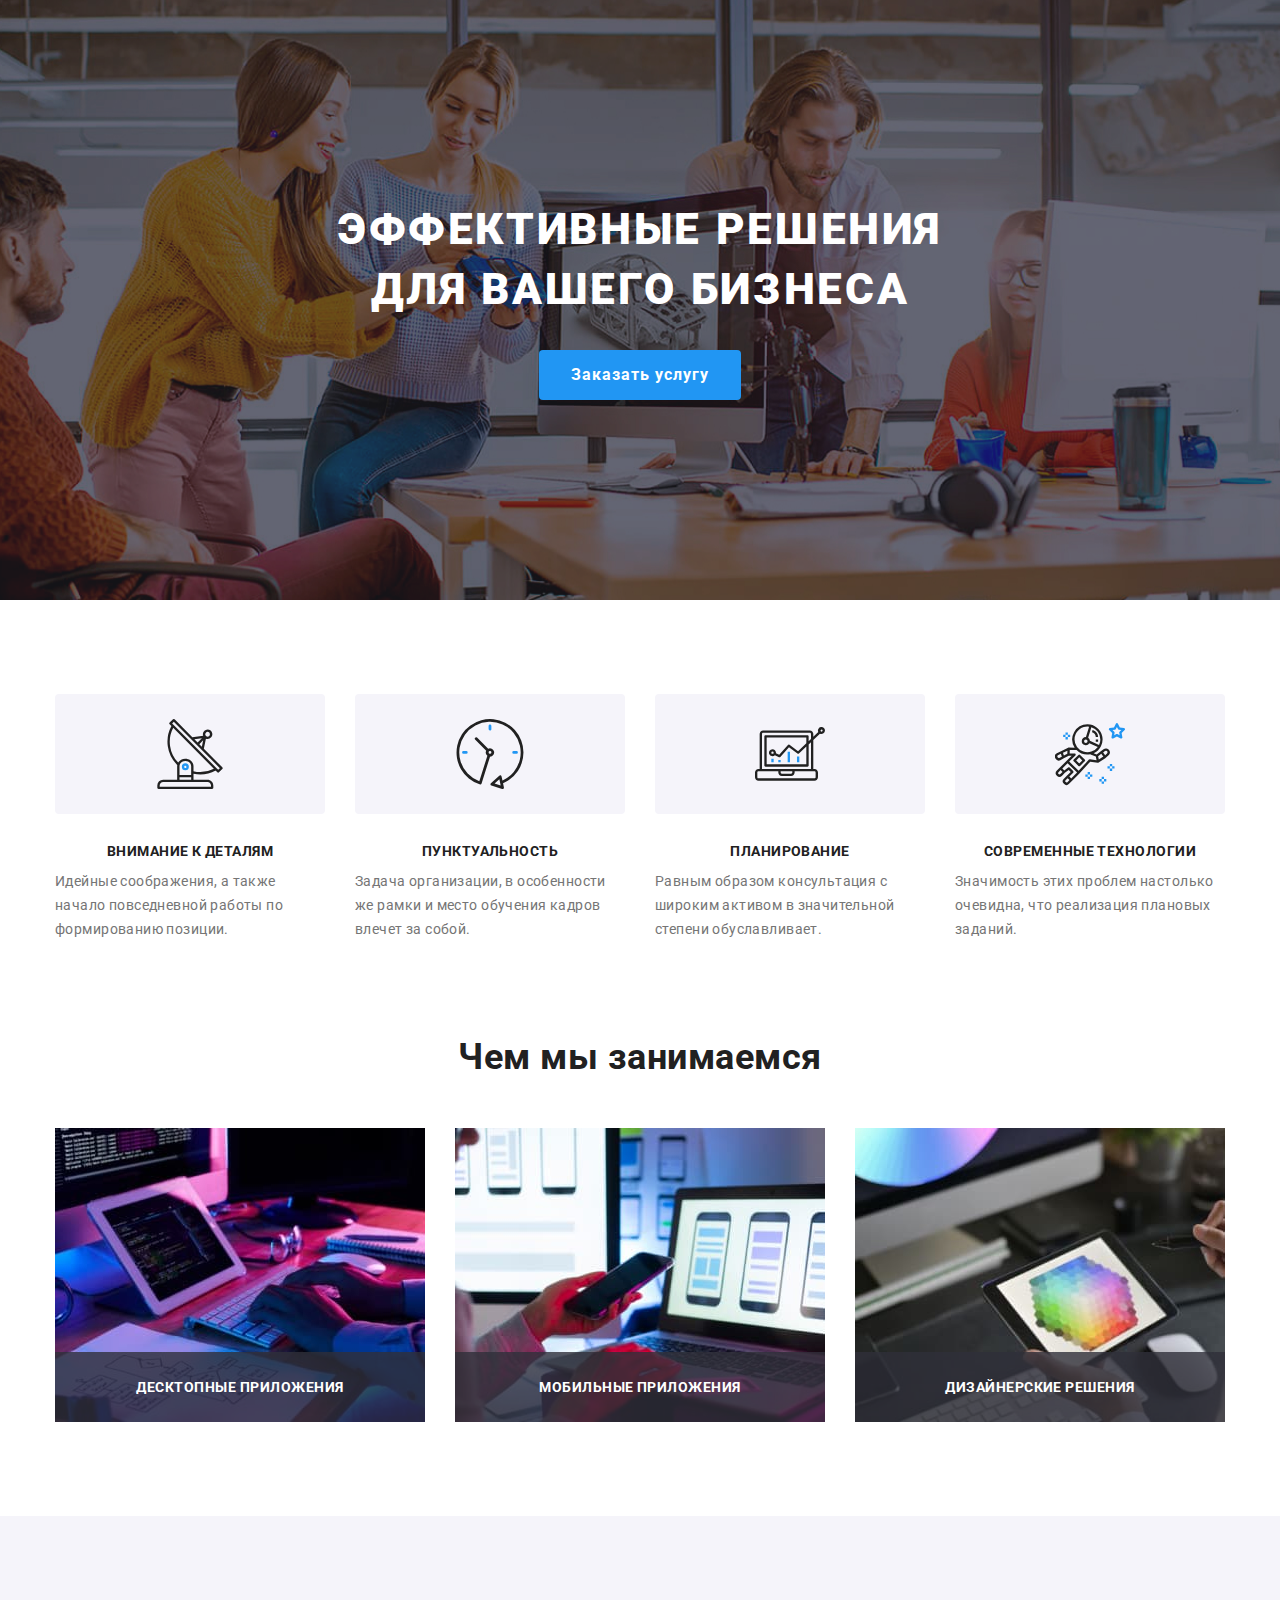
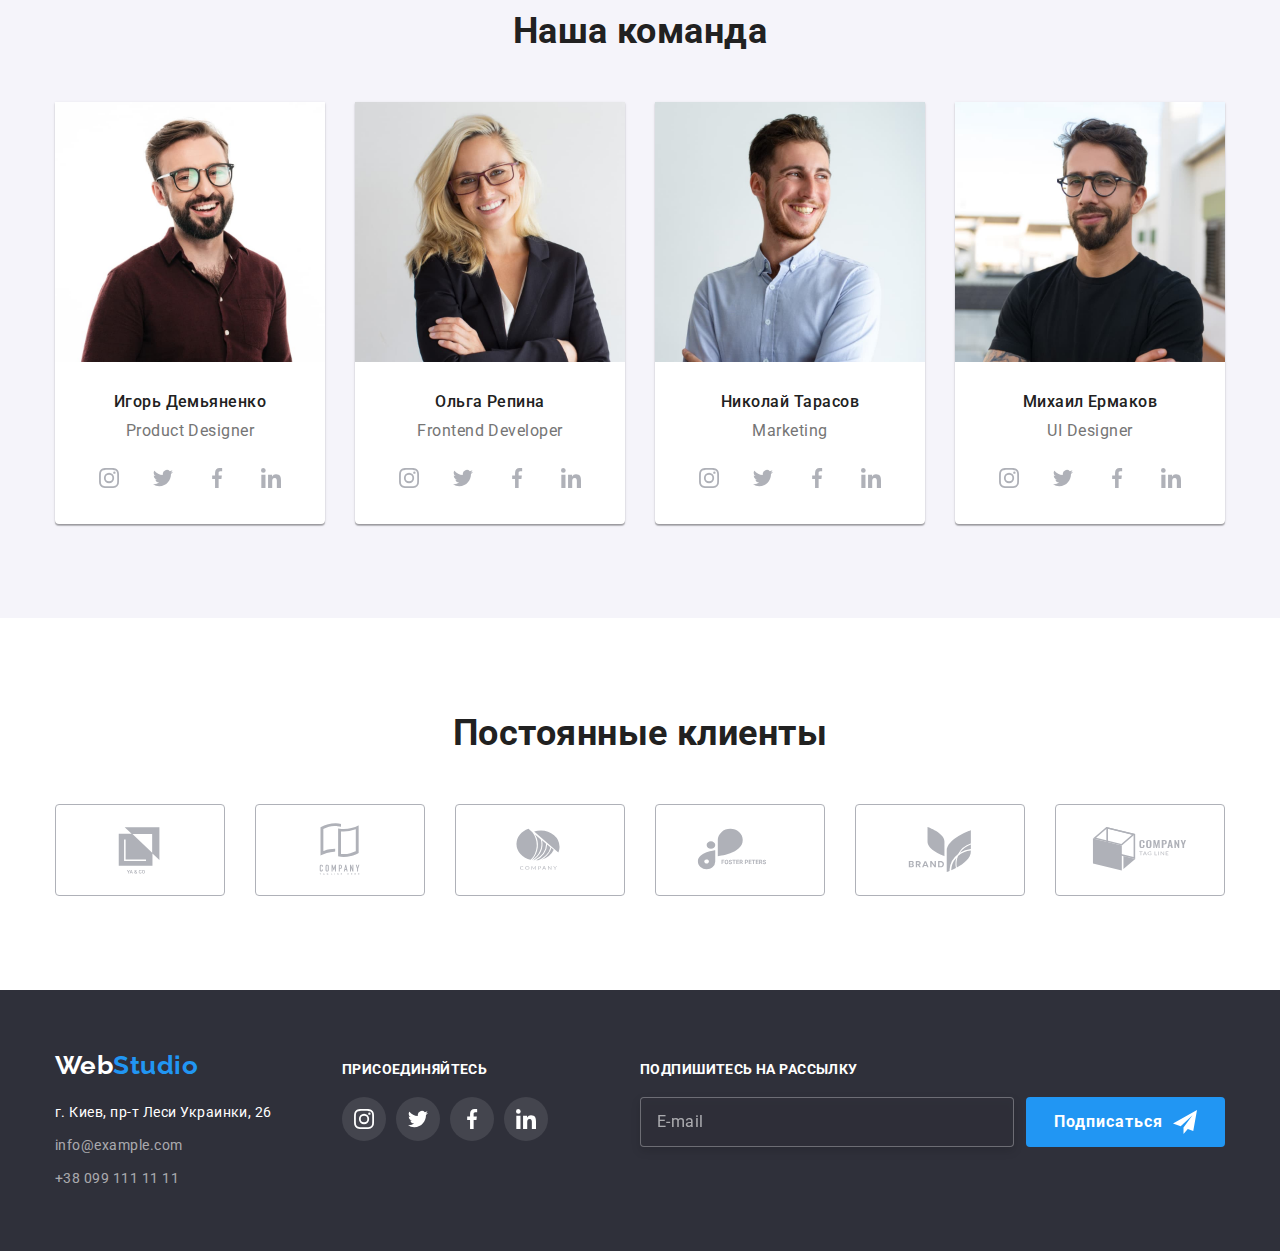
==== index.html @ fd040f7f "modal" ====
<!DOCTYPE html>
<html lang="ru">
  <head>
    <meta charset="UTF-8" />
    <meta http-equiv="X-UA-Compatible" content="IE=edge" />
    <meta name="viewport" content="width=device-width, initial-scale=1.0" />
    <title>Document</title>
    <link rel="preconnect" href="https://fonts.googleapis.com" />
    <link rel="preconnect" href="https://fonts.gstatic.com" crossorigin />
    <link
      href="https://fonts.googleapis.com/css2?family=Oleo+Script&family=Raleway:wght@700&family=Roboto:wght@400;500;700;900&display=swap"
      rel="stylesheet"
    />
    <link
      rel="stylesheet"
      href="https://cdn.jsdelivr.net/npm/modern-normalize@1.1.0/modern-normalize.min.css"
    />
    <link rel="stylesheet" href="./css/main.min.css" />
  </head>
  <body>
    <!--Header-->
    <!-- <header class="page-header">
      <div class="container container-header">
        <a href="./index.html" class="logo"><span class="logo__web">Web</span>Studio</a>
        <nav>
          <ul class="site-nav">
            <li class="site-nav__item">
              <a href="./index.html" class="site-nav__link site-nav__link--current">Студия</a>
            </li>
            <li class="site-nav__item">
              <a href="./portfolio.html" class="site-nav__link">Портфолио</a>
            </li>
            <li class="site-nav__item"><a href="" class="site-nav__link">Контакты</a></li>
          </ul>
        </nav>
        <ul class="auth-nav">
          <li class="auth-nav__item">
            <a href="mailto:info@devstudio.com" class="auth-nav__link">
              <svg class="auth-nav__icon--envelope">
                <use href="./images/icons.svg#envelope"></use>
              </svg>
              info@devstudio.com</a
            >
          </li>
          <li class="auth-nav__item auth">
            <a href="tel:+380961111111" class="auth-nav__link">
              <svg class="auth-nav__icon--smartphone">
                <use href="./images/icons.svg#smartphone"></use>
              </svg>
              +38 096 111 11 11</a
            >
          </li>
        </ul>
      </div>
    </header> -->

    <!-- Main -->
    <main>
      <!--Hero-->
      <section class="hero">
        <div class="container">
          <h1 class="hero__title">
            ЭФФЕКТИВНЫЕ РЕШЕНИЯ <br />
            ДЛЯ ВАШЕГО БИЗНЕСА
          </h1>
          <button class="hero__button" type="button" data-modal-open>Заказать услугу</button>
        </div>
      </section>

      <!-- Our features-->
      <section class="section section-features">
        <div class="container">
          <h2 class="section-features__title visually-hidden">Плюсы работы</h2>
          <ul class="features-list">
            <li class="features-list__item">
              <div class="features-icons-cont">
                <svg class="features-icons-cont__icon" style="width: 70px; height: 70px">
                  <use href="./images/icons.svg#antenna"></use>
                </svg>
              </div>
              <h3 class="features-list__title">Внимание к деталям</h3>
              <p class="features-list__text">
                Идейные соображения, а также начало повседневной работы по формированию позиции.
              </p>
            </li>

            <li class="features-list__item">
              <div class="features-icons-cont">
                <svg class="features-icons-cont__icon" style="width: 70px; height: 70px">
                  <use href="./images/icons.svg#clock"></use>
                </svg>
              </div>
              <h3 class="features-list__title">Пунктуальность</h3>
              <p class="features-list__text">
                Задача организации, в особенности же рамки и место обучения кадров влечет за собой.
              </p>
            </li>

            <li class="features-list__item">
              <div class="features-icons-cont">
                <svg class="features-icons-cont__icon" style="width: 70px; height: 70px">
                  <use href="./images/icons.svg#diagram"></use>
                </svg>
              </div>
              <h3 class="features-list__title">Планирование</h3>
              <p class="features-list__text">
                Равным образом консультация с широким активом в значительной степени обуславливает.
              </p>
            </li>

            <li class="features-list__item">
              <div class="features-icons-cont">
                <svg class="features-icons-cont__icon" style="width: 70px; height: 70px">
                  <use href="./images/icons.svg#astronaut"></use>
                </svg>
              </div>
              <h3 class="features-list__title">Современные технологии</h3>
              <p class="features-list__text">
                Значимость этих проблем настолько очевидна, что реализация плановых заданий.
              </p>
            </li>
          </ul>
        </div>
      </section>

      <!--We doing-->
      <section class="section section-doing">
        <div class="container">
          <h2 class="section-doing__title">Чем мы занимаемся</h2>
          <ul class="doing-list">
            <li class="doing-list__item">
              <img src="./images/we-doing1.jpg" alt="Чем-мы-занимаемся1" width="370" />
              <div class="doing-list__element">
                <p>Десктопные приложения</p>
              </div>
            </li>
            <li class="doing-list__item">
              <img src="./images/we-doing2.jpg" alt="Чем-мы-занимаемся2" width="370" />
              <div class="doing-list__element">
                <p>Мобильные приложения</p>
              </div>
            </li>
            <li class="doing-list__item">
              <img src="./images/we-doing3.jpg" alt="Чем-мы-занимаемся3" width="370" />
              <div class="doing-list__element">
                <p>Дизайнерские решения</p>
              </div>
            </li>
          </ul>
        </div>
      </section>

      <!--Our team-->
      <section class="section section-team">
        <div class="container">
          <h2 class="section-team__title">Наша команда</h2>
          <ul class="team-list">
            <li class="team-list__item">
              <img class="team-list__item--img" src="./images/membe1.jpg" alt="Игорь Демьяненко" />
              <div class="container team-list__container">
                <h3 class="team-list__name">Игорь Демьяненко</h3>
                <p class="team-list__profession">Product Designer</p>

                <ul class="social-list">
                  <li class="social-list__item">
                    <a href="https://www.instagram.com" class="social-list__link">
                      <svg class="social-list__icon">
                        <use href="./images/icons.svg#instagram"></use>
                      </svg>
                    </a>
                  </li>
                  <li class="social-list__item">
                    <a href="https://twitter.com" class="social-list__link">
                      <svg class="social-list__icon">
                        <use href="./images/icons.svg#twitter"></use>
                      </svg>
                    </a>
                  </li>
                  <li class="social-list__item">
                    <a href="https://www.facebook.com" class="social-list__link">
                      <svg class="social-list__icon">
                        <use href="./images/icons.svg#facebook"></use>
                      </svg>
                    </a>
                  </li>
                  <li class="social-list__item">
                    <a href="https://www.linkedin.com" class="social-list__link">
                      <svg class="social-list__icon">
                        <use href="./images/icons.svg#linkedin"></use>
                      </svg>
                    </a>
                  </li>
                </ul>
              </div>
            </li>
            <li class="team-list__item">
              <img class="team-list__item--img" src="./images/membe2.jpg" alt="Ольга Репина" />
              <div class="container team-list__container">
                <h3 class="team-list__name">Ольга Репина</h3>
                <p class="team-list__profession">Frontend Developer</p>

                <ul class="social-list">
                  <li class="social-list__item">
                    <a href="https://www.instagram.com" class="social-list__link">
                      <svg class="social-list__icon">
                        <use href="./images/icons.svg#instagram"></use>
                      </svg>
                    </a>
                  </li>
                  <li class="social-list__item">
                    <a href="https://twitter.com" class="social-list__link">
                      <svg class="social-list__icon">
                        <use href="./images/icons.svg#twitter"></use>
                      </svg>
                    </a>
                  </li>
                  <li class="social-list__item">
                    <a href="https://www.facebook.com" class="social-list__link">
                      <svg class="social-list__icon">
                        <use href="./images/icons.svg#facebook"></use>
                      </svg>
                    </a>
                  </li>
                  <li class="social-list__item">
                    <a href="https://www.linkedin.com" class="social-list__link">
                      <svg class="social-list__icon">
                        <use href="./images/icons.svg#linkedin"></use>
                      </svg>
                    </a>
                  </li>
                </ul>
              </div>
            </li>
            <li class="team-list__item">
              <img class="team-list__item--img" src="./images/membe3.jpg" alt="Николай Тарасов" />
              <div class="container team-list__container">
                <h3 class="team-list__name">Николай Тарасов</h3>
                <p class="team-list__profession">Marketing</p>

                <ul class="social-list">
                  <li class="social-list__item">
                    <a href="https://www.instagram.com" class="social-list__link">
                      <svg class="social-list__icon">
                        <use href="./images/icons.svg#instagram"></use>
                      </svg>
                    </a>
                  </li>
                  <li class="social-list__item">
                    <a href="https://twitter.com" class="social-list__link">
                      <svg class="social-list__icon">
                        <use href="./images/icons.svg#twitter"></use>
                      </svg>
                    </a>
                  </li>
                  <li class="social-list__item">
                    <a href="https://www.facebook.com" class="social-list__link">
                      <svg class="social-list__icon">
                        <use href="./images/icons.svg#facebook"></use>
                      </svg>
                    </a>
                  </li>
                  <li class="social-list__item">
                    <a href="https://www.linkedin.com" class="social-list__link">
                      <svg class="social-list__icon">
                        <use href="./images/icons.svg#linkedin"></use>
                      </svg>
                    </a>
                  </li>
                </ul>
              </div>
            </li>
            <li class="team-list__item">
              <img class="team-list__item--img" src="./images/membe4.jpg" alt="Михаил Ермаков" />
              <div class="container team-list__container">
                <h3 class="team-list__name">Михаил Ермаков</h3>
                <p class="team-list__profession">UI Designer</p>

                <ul class="social-list">
                  <li class="social-list__item">
                    <a href="https://www.instagram.com" class="social-list__link">
                      <svg class="social-list__icon">
                        <use href="./images/icons.svg#instagram"></use>
                      </svg>
                    </a>
                  </li>
                  <li class="social-list__item">
                    <a href="https://twitter.com" class="social-list__link">
                      <svg class="social-list__icon">
                        <use href="./images/icons.svg#twitter"></use>
                      </svg>
                    </a>
                  </li>
                  <li class="social-list__item">
                    <a href="https://www.facebook.com" class="social-list__link">
                      <svg class="social-list__icon">
                        <use href="./images/icons.svg#facebook"></use>
                      </svg>
                    </a>
                  </li>
                  <li class="social-list__item">
                    <a href="https://www.linkedin.com" class="social-list__link">
                      <svg class="social-list__icon">
                        <use href="./images/icons.svg#linkedin"></use>
                      </svg>
                    </a>
                  </li>
                </ul>
              </div>
            </li>
          </ul>
        </div>
      </section>

      <!-- Regular client -->
      <section class="section client-section">
        <div class="container">
          <h2 class="client-section__title">Постоянные клиенты</h2>
          <ul class="client-section__list">
            <li class="client">
              <a href="" class="client__button">
                <svg class="client__icon">
                  <use href="./images/icons.svg#Logo-1"></use>
                </svg>
              </a>
            </li>
            <li class="client">
              <a href="" class="client__button">
                <svg class="client__icon">
                  <use href="./images/icons.svg#Logo-2"></use>
                </svg>
              </a>
            </li>
            <li class="client">
              <a href="" class="client__button">
                <svg class="client__icon">
                  <use href="./images/icons.svg#Logo-3"></use>
                </svg>
              </a>
            </li>
            <li class="client">
              <a href="" class="client__button">
                <svg class="client__icon">
                  <use href="./images/icons.svg#Logo-4"></use>
                </svg>
              </a>
            </li>
            <li class="client">
              <a href="" class="client__button">
                <svg class="client__icon">
                  <use href="./images/icons.svg#Logo-5"></use>
                </svg>
              </a>
            </li>
            <li class="client">
              <a href="" class="client__button">
                <svg class="client__icon">
                  <use href="./images/icons.svg#Logo-6"></use>
                </svg>
              </a>
            </li>
          </ul>
        </div>
      </section>
    </main>

    <!-- Footer-->
    <footer>
      <div class="footer">
        <div class="container footer-container">
          <div class="footer__contact">
            <a href="" class="footer-logo"
              ><span class="footer-logo--white">Web</span
              ><span class="footer-logo--blue">Studio</span></a
            >
            <address>
              <a href="https://goo.gl/maps/uPLYLn5CrwRYCuye6" class="footer__address"
                >г. Киев, пр-т Леси Украинки, 26</a
              >
              <a href="mailto:info@example.com" class="footer__mail">info@example.com</a>
              <a href="tel:+380991111111" class="footer__phone">+38 099 111 11 11</a>
            </address>
          </div>

          <div class="footer-social">
            <p class="footer-social__slogan">присоединяйтесь</p>
            <ul class="footer-social__list">
              <li class="footer-social__item">
                <a href="https://www.instagram.com" class="footer-social__link" target="_blank">
                  <svg class="footer-social__icon">
                    <use href="./images/icons.svg#instagram"></use>
                  </svg>
                </a>
              </li>
              <li class="footer-social__item">
                <a href="https://twitter.com" class="footer-social__link" target="_blank">
                  <svg class="footer-social__icon">
                    <use href="./images/icons.svg#twitter"></use>
                  </svg>
                </a>
              </li>
              <li class="footer-social__item">
                <a href="https://www.facebook.com" class="footer-social__link" target="_blank">
                  <svg class="footer-social__icon">
                    <use href="./images/icons.svg#facebook"></use>
                  </svg>
                </a>
              </li>
              <li class="footer-social__item">
                <a href="https://www.linkedin.com" class="footer-social__link" target="_blank">
                  <svg class="footer-social__icon">
                    <use href="./images/icons.svg#linkedin"></use>
                  </svg>
                </a>
              </li>
            </ul>
          </div>
        </div>
        <!-- subscribe-form -->
        <form class="subscribe-form" autocomplete="off">
          <p class="subscribe-form__slogan">Подпишитесь на рассылку</p>
          <div class="subscribe-form__flex-mix">
            <label for="email"></label>
            <input
              class="subscribe-form__input"
              type="email"
              name="email"
              id="email"
              placeholder="E-mail"
            />

            <div class="subscribe-form__button">
              <button class="subscribe-form__button--text" type="submit">
                Подписаться
                <svg class="subscribe-form__button--icon">
                  <use href="./images/icons.svg#icon-send"></use>
                </svg>
              </button>
            </div>
          </div>
        </form>
      </div>
    </footer>

    <!-- modal -->
    <div class="backdrop is-hidden" data-modal>
          <div class="modal">
            <button class="modal__close-button" data-modal-close>
              <svg style="width: 11px; height: 11px">
                <use href="./images/icons.svg#window-close"></use>
              </svg>
            </button>

            <form class="form" autocomplete="off">
              <p class="form__title">Оставьте свои данные, мы вам перезвоним</p>
              <div class="contact-form">
                <label class="contact-form__label" for="name">Имя</label>
                <input class="contact-form__input contact-form__input--height" type="text" name="user-name" id="name">
                <svg class="contact-form__icon">
                  <use href="./images/icons.svg#person-black"></use>
                </svg>
              </div> 
              <div class="contact-form">
                <label class="contact-form__label" for="tel">Телефон</label>
                <input class="contact-form__input contact-form__input--height" type="tel" name="tel" id="tel">
                <svg class="contact-form__icon">
                  <use href="./images/icons.svg#phone-black"></use>
                </svg>
              </div> 
              <div class="contact-form">
                <label class="contact-form__label" for="email">Почта</label>
                <input class="contact-form__input contact-form__input--height" type="email" name="email" id="email">
                <svg class="contact-form__icon">
                  <use href="./images/icons.svg#email-black"></use>
                </svg>
              </div> 

              <div class="contact-form">
                <label class="contact-form__label" for="comment">Комментарий</label>
              <textarea class="contact-form__input contact-form__input--comment" name="comment" id="comment" rows="5" placeholder="Введите текст"></textarea>
              </div>
              
              <div class="contact-form-policy">
                <label class="contact-form-policy__label">
                  <input class="contact-form-policy__input visually-hidden" type="checkbox" name="policy">
                  <span class="contact-form-policy__checkbox"></span>
                  Соглашаюсь с рассылкой и принимаю <a class="contact-form-policy__label--rules" href="">Условия договора</a>
                </label>
              </div>
            
              <button class="button__send" type="submit">Отправить</button>
              </div>
            </form>
          </div>
        </div>

    <script src="./js/modal.js"></script>
  </body>
</html>
---- css/main.min.css ----
.container-header,.site-nav,.auth-nav,.auth-nav__link,.features-icons-cont,.doing-list__element,.social-list,.social-list__link,.client__button,.footer-social__link,.modal__close-button,.button__send{display:-webkit-box;display:-ms-flexbox;display:flex;-webkit-box-align:center;-ms-flex-align:center;align-items:center;-webkit-box-pack:center;-ms-flex-pack:center;justify-content:center}.subscribe-form__button--text,.button__send,.photo-nav__button{color:#fff;background-color:#2196F3;font-weight:700;font-size:16px;line-height:1.88;letter-spacing:0.06em;cursor:pointer;border-radius:4px;padding:10px 32px;margin-left:auto;margin-right:auto;border:transparent;-webkit-transition:background-color 250ms cubic-bezier(0.4, 0, 0.2, 1);transition:background-color 250ms cubic-bezier(0.4, 0, 0.2, 1)}.subscribe-form__button--text:hover,.button__send:hover,.photo-nav__button:hover,.subscribe-form__button--text:focus,.button__send:focus,.photo-nav__button:focus{background-color:#188CE8}.section-features__title,.section-doing__title,.section-team__title,.client-section__title,.section-portfolio__title{font-weight:700;font-size:36px;line-height:1.17;text-align:center;color:#212121}.visually-hidden{position:absolute;width:1px;height:1px;margin:-1px;border:0;padding:0;white-space:nowrap;-webkit-clip-path:inset(100%);clip-path:inset(100%);clip:rect(0 0 0 0);overflow:hidden}body{background-color:#fff;color:#757575;font-family:roboto, sans-serif;letter-spacing:0.03em;font-weight:400}img{display:block;max-width:100%;height:auto;margin:0;bottom:0}p,h1,h2,h3,h4{margin:0}ul{margin:0;padding:0;list-style:none}.container{width:100%;margin-left:auto;margin-right:auto;padding-left:15px;padding-right:15px}@media screen and (min-width: 480px){.container{max-width:480px}}@media screen and (min-width: 768px){.container{max-width:768px}}@media screen and (min-width: 1200px){.container{max-width:1200px}}.section{padding:60px 0}@media screen and (min-width: 1200px){.section{padding:94px 0}}.page-header{border-bottom:1px solid #ECECEC;background:#fff}.logo{color:#000;font-family:Raleway, sans-serif;font-weight:700;font-size:26px;line-height:1.19;text-decoration:none;display:block;margin-right:93px}.logo__web{color:#2196F3}.site-nav{font-weight:500;font-size:14px;line-height:1.14;letter-spacing:0.02em;text-decoration:none}.site-nav__item{position:relative}.site-nav__item:not(:first-child){margin-left:50px}.site-nav__link{color:#212121;padding-top:32px;padding-bottom:32px;-webkit-transition:color 250ms cubic-bezier(0.4, 0, 0.2, 1);transition:color 250ms cubic-bezier(0.4, 0, 0.2, 1);text-decoration:none}.site-nav__link--current{color:#2196F3}.site-nav__link--current::after{display:block;position:absolute;margin-top:29px;content:'';width:100%;height:4px;background:#2196F3;border-radius:2px}.site-nav__link:hover,.site-nav__link:focus{color:#2196F3}.auth-nav{font-weight:500;font-size:14px;line-height:1.14;letter-spacing:0.02em;text-decoration:none;margin-left:auto}.auth-nav__item:not(:first-child){margin-left:30px}.auth-nav__link{color:#757575;padding-top:32px;padding-bottom:32px;text-decoration:none;-webkit-transition:color 250ms cubic-bezier(0.4, 0, 0.2, 1);transition:color 250ms cubic-bezier(0.4, 0, 0.2, 1)}.auth-nav__link:hover,.auth-nav__link:focus{color:#2196F3}.auth-nav__icon--envelope{width:16px;height:12px;margin-right:10px;fill:currentColor;text-align:center}.auth-nav__icon--smartphone{width:10px;height:16px;margin-right:10px;fill:currentColor}.hero{text-align:center;padding-top:118px;padding-bottom:118px;background-color:#2F303A;background-image:url(../images/Img-Overlay.png),url(../images/bg-hero.jpg);background-repeat:no-repeat;background-position:center;background-size:cover}@media screen and (min-width: 1200px){.hero{padding-top:200px;padding-bottom:200px}}.hero__title{color:#fff;font-weight:900;font-size:26px;line-height:1.615;letter-spacing:0.06em;text-transform:uppercase;margin-bottom:30px}@media screen and (min-width: 1200px){.hero__title{font-size:44px;line-height:1.36}}.hero__button{color:#fff;background-color:#2196F3;font-weight:700;font-size:16px;line-height:1.88;letter-spacing:0.06em;cursor:pointer;border-radius:4px;padding:10px 32px;margin-left:auto;margin-right:auto;border:transparent;-webkit-transition:background-color 250ms cubic-bezier(0.4, 0, 0.2, 1);transition:background-color 250ms cubic-bezier(0.4, 0, 0.2, 1)}.hero__button:hover,.hero__button:focus{background-color:#188CE8}.features-list{margin-bottom:-30px}@media screen and (min-width: 768px){.features-list{display:-webkit-box;display:-ms-flexbox;display:flex;-ms-flex-wrap:wrap;flex-wrap:wrap;margin-left:-30px}}@media screen and (min-width: 1200px){.features-list{-ms-flex-wrap:nowrap;flex-wrap:nowrap}}.features-list__item{margin-bottom:30px}@media screen and (min-width: 768px){.features-list__item{-ms-flex-preferred-size:calc(100% / 2 - 30px);flex-basis:calc(100% / 2 - 30px);margin-left:30px}}@media screen and (min-width: 1200px){.features-list__item{-ms-flex-preferred-size:calc(100% / 4 - 30px);flex-basis:calc(100% / 4 - 30px)}}.features-list__title{color:#212121;text-transform:uppercase;text-align:center;font-weight:700;font-size:14px;line-height:1.14;margin-top:0;margin-bottom:10px}.features-list__text{font-weight:400;font-size:14px;line-height:1.71;letter-spacing:0.03em}.features-icons-cont{margin-bottom:30px;background-color:#F5F4FA;border-radius:4px}.features-icons-cont__icon{margin:25px 0}.section-doing{padding-top:0;padding-bottom:94px}@media screen and (max-width: 1199px){.section-doing{display:none}}.section-doing__title{margin-bottom:50px}.doing-list{display:-webkit-box;display:-ms-flexbox;display:flex;-webkit-box-pack:justify;-ms-flex-pack:justify;justify-content:space-between}.doing-list__item{position:relative}.doing-list__element{position:absolute;bottom:0;width:370px;height:70px;background:rgba(47,48,58,0.8);text-transform:uppercase;font-weight:700;font-size:14px;line-height:1.143;color:#fff}.section-team{background-color:#F5F4FA;width:100%}.section-team__title{margin-top:0;margin-bottom:30px}@media screen and (min-width: 1200px){.section-team__title{margin-bottom:50px}}.team-list{margin-bottom:-30px}@media screen and (min-width: 768px){.team-list{display:-webkit-box;display:-ms-flexbox;display:flex;-ms-flex-wrap:wrap;flex-wrap:wrap;margin-left:-30px}}@media screen and (min-width: 1200px){.team-list{-ms-flex-wrap:nowrap;flex-wrap:nowrap}}.team-list__item{background-color:#fff;max-width:450px;margin-bottom:30px;-webkit-box-shadow:0px 1px 3px rgba(0,0,0,0.12),0px 1px 1px rgba(0,0,0,0.14),0px 2px 1px rgba(0,0,0,0.2);box-shadow:0px 1px 3px rgba(0,0,0,0.12),0px 1px 1px rgba(0,0,0,0.14),0px 2px 1px rgba(0,0,0,0.2);border-radius:0px 0px 4px 4px}@media screen and (min-width: 768px){.team-list__item{-ms-flex-preferred-size:calc(100% / 2 - 30px);flex-basis:calc(100% / 2 - 30px);margin-left:30px}}@media screen and (min-width: 1200px){.team-list__item{-ms-flex-preferred-size:calc(100% / 4 - 30px);flex-basis:calc(100% / 4 - 30px)}}.team-list__container{display:-webkit-box;display:-ms-flexbox;display:flex;-webkit-box-orient:vertical;-webkit-box-direction:normal;-ms-flex-direction:column;flex-direction:column;text-align:center;padding-top:30px;padding-bottom:24px}.team-list__name{color:#212121;font-weight:500;font-size:16px;line-height:1.19;padding-bottom:10px}.team-list__profession{font-size:16px;line-height:1.19;padding-bottom:16px}.social-list__item{width:44px;height:44px}.social-list__item:not(:last-child){margin-right:10px}.social-list__link{width:100%;height:100%;border-radius:50%;color:#AFB1B8;background-color:#fff;-webkit-transition:color 250ms cubic-bezier(0.4, 0, 0.2, 1),background-color 250ms cubic-bezier(0.4, 0, 0.2, 1);transition:color 250ms cubic-bezier(0.4, 0, 0.2, 1),background-color 250ms cubic-bezier(0.4, 0, 0.2, 1)}.social-list__link:hover,.social-list__link:focus{color:#fff;background-color:#2196F3}.social-list__icon{width:20px;height:20px;fill:currentColor}.client-section__title{margin-bottom:30px}@media screen and (min-width: 1200px){.client-section__title{margin-bottom:50px}}.client-section__list{display:-webkit-box;display:-ms-flexbox;display:flex;-ms-flex-wrap:wrap;flex-wrap:wrap;margin-left:-30px;margin-bottom:-30px}.client{margin-left:30px;margin-bottom:30px;-ms-flex-preferred-size:calc(100% / 2 - 30px);flex-basis:calc(100% / 2 - 30px)}@media screen and (min-width: 768px){.client{-ms-flex-preferred-size:calc(100% / 3 - 30px);flex-basis:calc(100% / 3 - 30px)}}@media screen and (min-width: 1200px){.client{-ms-flex-preferred-size:calc(100% / 6 - 30px);flex-basis:calc(100% / 6 - 30px)}}.client__button{border:1px solid #AFB1B8;border-radius:4px;height:92px;color:#AFB1B8;-webkit-transition:color 250ms cubic-bezier(0.4, 0, 0.2, 1),border 250ms cubic-bezier(0.4, 0, 0.2, 1);transition:color 250ms cubic-bezier(0.4, 0, 0.2, 1),border 250ms cubic-bezier(0.4, 0, 0.2, 1)}.client__button:hover,.client__button:focus{color:#2196F3;border:1px solid #2196F3}.client__icon{width:106px;height:60px;fill:currentColor}footer{background-color:#2F303A}.footer{padding:60px 15px}@media screen and (min-width: 1200px){.footer{display:-webkit-box;display:-ms-flexbox;display:flex;-webkit-box-orient:horizontal;-webkit-box-direction:normal;-ms-flex-direction:row;flex-direction:row;-webkit-box-align:baseline;-ms-flex-align:baseline;align-items:baseline;max-width:1200px;margin-left:auto;margin-right:auto;padding-bottom:60px}}.footer-container{display:-webkit-box;display:-ms-flexbox;display:flex;text-align:center;-webkit-box-align:center;-ms-flex-align:center;align-items:center;-webkit-box-orient:vertical;-webkit-box-direction:normal;-ms-flex-direction:column;flex-direction:column;padding:0}@media screen and (min-width: 768px){.footer-container{-webkit-box-orient:horizontal;-webkit-box-direction:normal;-ms-flex-direction:row;flex-direction:row;-ms-flex-pack:distribute;justify-content:space-around;-webkit-box-align:baseline;-ms-flex-align:baseline;align-items:baseline}}@media screen and (min-width: 1200px){.footer-container{-webkit-box-pack:start;-ms-flex-pack:start;justify-content:flex-start;text-align:left}}.footer-logo{color:#000;font-family:Raleway, sans-serif;font-weight:700;font-size:24px;line-height:1.67;text-decoration:none}@media screen and (min-width: 1200px){.footer-logo{font-size:26px;line-height:1.19}}.footer-logo--white{color:#fff;-webkit-transition:color 250ms cubic-bezier(0.4, 0, 0.2, 1);transition:color 250ms cubic-bezier(0.4, 0, 0.2, 1)}.footer-logo--blue{color:#2196F3}.footer__address,.footer__mail,.footer__phone{display:block;font-size:14px;line-height:1.71;font-style:normal;margin-bottom:9px;text-decoration:none}.footer__address:hover,.footer__address:focus,.footer__mail:hover,.footer__mail:focus,.footer__phone:hover,.footer__phone:focus{color:#2196F3}.footer__address{margin-top:20px;color:#fff;-webkit-transition:color 250ms cubic-bezier(0.4, 0, 0.2, 1);transition:color 250ms cubic-bezier(0.4, 0, 0.2, 1)}.footer__mail,.footer__phone{color:rgba(255,255,255,0.6);-webkit-transition:color 250ms cubic-bezier(0.4, 0, 0.2, 1);transition:color 250ms cubic-bezier(0.4, 0, 0.2, 1)}.footer__phone{margin-bottom:0}@media screen and (min-width: 1200px){.footer-social{padding-left:70px;padding-top:0}}.footer-social__slogan{font-weight:700;font-size:14px;line-height:1.143;letter-spacing:0.03em;text-transform:uppercase;color:#fff;padding-bottom:20px;padding-top:60px}@media screen and (min-width: 768px){.footer-social__slogan{padding-top:0}}.footer-social__list{display:-webkit-box;display:-ms-flexbox;display:flex}.footer-social__item{width:44px;height:44px}.footer-social__item:not(:last-child){margin-right:10px}.footer-social__link{width:100%;height:100%;border-radius:50%;color:#fff;background-color:rgba(255,255,255,0.1);-webkit-transition:color 250ms cubic-bezier(0.4, 0, 0.2, 1),background-color 250ms cubic-bezier(0.4, 0, 0.2, 1);transition:color 250ms cubic-bezier(0.4, 0, 0.2, 1),background-color 250ms cubic-bezier(0.4, 0, 0.2, 1)}.footer-social__link:hover,.footer-social__link:focus{color:#fff;background-color:#2196F3}.footer-social__icon{width:20px;height:20px;fill:currentColor}.subscribe-form{width:100%;text-align:center}@media screen and (min-width: 1200px){.subscribe-form{text-align:left;padding:0}}@media screen and (min-width: 1200px){.subscribe-form__flex-mix{display:-webkit-box;display:-ms-flexbox;display:flex;margin:0;padding:0}}.subscribe-form__slogan{font-weight:700;font-size:14px;line-height:1.143;letter-spacing:0.03em;text-transform:uppercase;color:#fff;padding-bottom:20px;padding-top:60px}@media screen and (min-width: 1200px){.subscribe-form__slogan{padding-top:0}}.subscribe-form__input{width:100%;height:50px;margin-bottom:20px;background:rgba(47,48,58,0.8);border:1px solid rgba(255,255,255,0.3);-webkit-filter:drop-shadow(0px 4px 4px rgba(0,0,0,0.15));filter:drop-shadow(0px 4px 4px rgba(0,0,0,0.15));border-radius:4px;padding-left:16px;color:#fff;-webkit-transition:border 250ms cubic-bezier(0.4, 0, 0.2, 1);transition:border 250ms cubic-bezier(0.4, 0, 0.2, 1);outline:none;cursor:pointer}@media screen and (min-width: 480px){.subscribe-form__input{max-width:450px}}@media screen and (min-width: 1200px){.subscribe-form__input{margin:0 12px 0 0}}.subscribe-form__input::-webkit-input-placeholder{font-size:16px;line-height:1.25;letter-spacing:0.03em;color:rgba(255,255,255,0.6)}.subscribe-form__input:-ms-input-placeholder{font-size:16px;line-height:1.25;letter-spacing:0.03em;color:rgba(255,255,255,0.6)}.subscribe-form__input::-ms-input-placeholder{font-size:16px;line-height:1.25;letter-spacing:0.03em;color:rgba(255,255,255,0.6)}.subscribe-form__input::placeholder{font-size:16px;line-height:1.25;letter-spacing:0.03em;color:rgba(255,255,255,0.6)}.subscribe-form__input:focus{border:1px solid #2196F3;border-radius:4px}.subscribe-form__button--text{display:-webkit-inline-box;display:-ms-inline-flexbox;display:inline-flex;-webkit-box-align:center;-ms-flex-align:center;align-items:center;padding:10px 28px}.subscribe-form__button--icon{width:24px;height:24px;margin-left:10px}.backdrop{position:fixed;top:0;left:0;width:100%;height:100%;background:rgba(0,0,0,0.2);z-index:2;opacity:1;visibility:visible;-webkit-transition:opacity 250ms cubic-bezier(0.4, 0, 0.2, 1),visibility 250ms cubic-bezier(0.4, 0, 0.2, 1);transition:opacity 250ms cubic-bezier(0.4, 0, 0.2, 1),visibility 250ms cubic-bezier(0.4, 0, 0.2, 1);overflow-y:scroll}.backdrop.is-hidden{visibility:hidden;opacity:0;pointer-events:none}.backdrop.is-hidden .modal{-webkit-transform:translate(-50%, -50%) scale(0.8);transform:translate(-50%, -50%) scale(0.8)}.modal{position:absolute;top:50%;left:50%;-webkit-transform:translate(-50%, -50%) scale(1);transform:translate(-50%, -50%) scale(1);-webkit-transition:-webkit-transform 250ms cubic-bezier(0.4, 0, 0.2, 1);transition:-webkit-transform 250ms cubic-bezier(0.4, 0, 0.2, 1);transition:transform 250ms cubic-bezier(0.4, 0, 0.2, 1);transition:transform 250ms cubic-bezier(0.4, 0, 0.2, 1), -webkit-transform 250ms cubic-bezier(0.4, 0, 0.2, 1);margin:0;max-width:450px;width:100%;background-color:#fff;-webkit-box-shadow:0px 1px 3px rgba(0,0,0,0.12),0px 1px 1px rgba(0,0,0,0.14),0px 2px 1px rgba(0,0,0,0.2);box-shadow:0px 1px 3px rgba(0,0,0,0.12),0px 1px 1px rgba(0,0,0,0.14),0px 2px 1px rgba(0,0,0,0.2);border-radius:4px}@media screen and (min-width: 1200px){.modal{max-width:528px}}.modal__close-button{position:absolute;right:8px;top:8px;padding:0;margin:0;width:30px;height:30px;border:1px solid rgba(0,0,0,0.1);background-color:#fff;border-radius:50%;fill:#000;-webkit-transition:fill 250ms cubic-bezier(0.4, 0, 0.2, 1);transition:fill 250ms cubic-bezier(0.4, 0, 0.2, 1);cursor:pointer}.modal__close-button:hover{fill:#2196F3}.form{margin:0 auto;padding:40px}.form__title{font-weight:700;font-size:20px;line-height:1.50;text-align:center;letter-spacing:0.03em;color:#212121;padding-bottom:12px}@media screen and (min-width: 1200px){.form__title{line-height:1.15}}.contact-form{position:relative;padding-bottom:10px;display:-webkit-box;display:-ms-flexbox;display:flex;-webkit-box-orient:vertical;-webkit-box-direction:normal;-ms-flex-direction:column;flex-direction:column;margin:0}.contact-form__label{font-weight:400;font-size:12px;line-height:1.17;letter-spacing:0.01em;margin-bottom:4px}.contact-form__input{border:1px solid rgba(33,33,33,0.2);border-radius:4px;outline:none;padding-left:42px;padding-right:16px;color:#212121;resize:none;cursor:pointer;-webkit-transition:border 250ms cubic-bezier(0.4, 0, 0.2, 1);transition:border 250ms cubic-bezier(0.4, 0, 0.2, 1)}.contact-form__input--height{height:40px}.contact-form__input--comment{padding:12px 16px}.contact-form__input::-webkit-input-placeholder{font-size:14px;line-height:1.143;letter-spacing:0.01em;color:rgba(117,117,117,0.5)}.contact-form__input:-ms-input-placeholder{font-size:14px;line-height:1.143;letter-spacing:0.01em;color:rgba(117,117,117,0.5)}.contact-form__input::-ms-input-placeholder{font-size:14px;line-height:1.143;letter-spacing:0.01em;color:rgba(117,117,117,0.5)}.contact-form__input::placeholder{font-size:14px;line-height:1.143;letter-spacing:0.01em;color:rgba(117,117,117,0.5)}@media screen and (min-width: 1200px){.contact-form__input::-webkit-input-placeholder{line-height:1.167}.contact-form__input:-ms-input-placeholder{line-height:1.167}.contact-form__input::-ms-input-placeholder{line-height:1.167}.contact-form__input::placeholder{line-height:1.167}}.contact-form__input:focus{border:1px solid #2196F3}.contact-form__input:focus+.contact-form__icon{fill:#2196F3}.contact-form__icon{position:absolute;bottom:21px;left:12px;width:18px;height:18px;fill:#212121;-webkit-transition:fill 250ms cubic-bezier(0.4, 0, 0.2, 1);transition:fill 250ms cubic-bezier(0.4, 0, 0.2, 1)}.contact-form-policy{padding-top:10px;padding-bottom:20px;margin:0}@media screen and (min-width: 1200px){.contact-form-policy{padding-bottom:30px}}.contact-form-policy__label{font-size:12px;line-height:1.167;letter-spacing:0.03em;cursor:pointer}@media screen and (min-width: 1200px){.contact-form-policy__label{line-height:1.714;-webkit-box-pack:center;-ms-flex-pack:center;justify-content:center;-webkit-box-align:center;-ms-flex-align:center;align-items:center}}.contact-form-policy__label--rules{color:#2196F3}@media screen and (min-width: 1200px){.contact-form-policy__label--rules{margin-left:5px}}.contact-form-policy__checkbox{display:inline-block;width:16px;height:15px;border:2px solid #212121;border-radius:2px;margin-right:7px}.contact-form-policy__input:checked+.contact-form-policy__checkbox{border-color:#2196F3;background-color:#2196F3;background-image:url(../images/icon-check.svg);background-size:contain;background-repeat:no-repeat;background-origin:border-box}.button__send{min-width:200px}.photo-nav{display:-webkit-box;display:-ms-flexbox;display:flex;-ms-flex-wrap:wrap;flex-wrap:wrap;padding-bottom:40px;margin-left:-8px;margin-bottom:-15px}@media screen and (min-width: 768px){.photo-nav{-webkit-box-pack:center;-ms-flex-pack:center;justify-content:center;margin-bottom:0;padding-bottom:30px}}@media screen and (min-width: 1200px){.photo-nav{padding-bottom:50px}}.photo-nav__item{margin-left:8px;margin-bottom:15px}@media screen and (min-width: 768px){.photo-nav__item{margin-bottom:0}}.photo-nav__button{color:#212121;background-color:#F5F4FA;-webkit-box-shadow:none;box-shadow:none;font-weight:500;font-size:16px;line-height:1.63;letter-spacing:0.03em;font-family:inherit;cursor:pointer;padding:6px 22px;-webkit-transition:color 250ms cubic-bezier(0.4, 0, 0.2, 1),background-color 250ms cubic-bezier(0.4, 0, 0.2, 1),-webkit-box-shadow 250ms cubic-bezier(0.4, 0, 0.2, 1);transition:color 250ms cubic-bezier(0.4, 0, 0.2, 1),background-color 250ms cubic-bezier(0.4, 0, 0.2, 1),-webkit-box-shadow 250ms cubic-bezier(0.4, 0, 0.2, 1);transition:color 250ms cubic-bezier(0.4, 0, 0.2, 1),background-color 250ms cubic-bezier(0.4, 0, 0.2, 1),box-shadow 250ms cubic-bezier(0.4, 0, 0.2, 1);transition:color 250ms cubic-bezier(0.4, 0, 0.2, 1),background-color 250ms cubic-bezier(0.4, 0, 0.2, 1),box-shadow 250ms cubic-bezier(0.4, 0, 0.2, 1),-webkit-box-shadow 250ms cubic-bezier(0.4, 0, 0.2, 1)}.photo-nav__button:hover,.photo-nav__button:focus{color:#fff;background-color:#2196F3;-webkit-box-shadow:0px 3px 1px rgba(0,0,0,0.1),0px 1px 2px rgba(0,0,0,0.08),0px 2px 2px rgba(0,0,0,0.12);box-shadow:0px 3px 1px rgba(0,0,0,0.1),0px 1px 2px rgba(0,0,0,0.08),0px 2px 2px rgba(0,0,0,0.12)}.photo-nav__button--primary{color:#fff;background-color:#2196F3;-webkit-box-shadow:0px 3px 1px rgba(0,0,0,0.1),0px 1px 2px rgba(0,0,0,0.08),0px 2px 2px rgba(0,0,0,0.12);box-shadow:0px 3px 1px rgba(0,0,0,0.1),0px 1px 2px rgba(0,0,0,0.08),0px 2px 2px rgba(0,0,0,0.12)}.photo-cards{margin-bottom:-30px}@media screen and (min-width: 768px){.photo-cards{display:-webkit-box;display:-ms-flexbox;display:flex;-ms-flex-wrap:wrap;flex-wrap:wrap;margin-left:-30px}}.card{margin-bottom:30px;-webkit-box-shadow:none;box-shadow:none;-webkit-transition:-webkit-box-shadow 250ms cubic-bezier(0.4, 0, 0.2, 1);transition:-webkit-box-shadow 250ms cubic-bezier(0.4, 0, 0.2, 1);transition:box-shadow 250ms cubic-bezier(0.4, 0, 0.2, 1);transition:box-shadow 250ms cubic-bezier(0.4, 0, 0.2, 1), -webkit-box-shadow 250ms cubic-bezier(0.4, 0, 0.2, 1)}@media screen and (min-width: 768px){.card{-ms-flex-preferred-size:calc(100% / 2 - 30px);flex-basis:calc(100% / 2 - 30px);margin-left:30px}}@media screen and (min-width: 1200px){.card{-ms-flex-preferred-size:calc(100% / 3 - 30px);flex-basis:calc(100% / 3 - 30px);margin-left:30px}}.card:hover,.card:focus{cursor:pointer;-webkit-box-shadow:0px 1px 1px rgba(0,0,0,0.12),0px 4px 4px rgba(0,0,0,0.06),1px 4px 6px rgba(0,0,0,0.16);box-shadow:0px 1px 1px rgba(0,0,0,0.12),0px 4px 4px rgba(0,0,0,0.06),1px 4px 6px rgba(0,0,0,0.16)}.card:hover .card__overlay,.card:focus .card__overlay{-webkit-transform:translateY(0);transform:translateY(0)}.card__link{display:-webkit-box;display:-ms-flexbox;display:flex;-webkit-box-orient:vertical;-webkit-box-direction:normal;-ms-flex-direction:column;flex-direction:column;height:100%;text-decoration:none}.card__img{position:relative;overflow:hidden}.card__img--size{width:450px}.card__overlay{position:absolute;width:100%;height:100%;top:0;left:0;padding:63px 24px;font-size:18px;line-height:1.556;color:#fff;background:rgba(33,150,243,0.9);-webkit-transform:translateY(100%);transform:translateY(100%);-webkit-transition:-webkit-transform 250ms cubic-bezier(0.4, 0, 0.2, 1);transition:-webkit-transform 250ms cubic-bezier(0.4, 0, 0.2, 1);transition:transform 250ms cubic-bezier(0.4, 0, 0.2, 1);transition:transform 250ms cubic-bezier(0.4, 0, 0.2, 1), -webkit-transform 250ms cubic-bezier(0.4, 0, 0.2, 1)}.card__text{-webkit-box-flex:1;-ms-flex-positive:1;flex-grow:1;border:1px solid #EEEEEE;border-top:transparent;padding:20px 24px;-webkit-box-shadow:none;box-shadow:none}.card__project{font-weight:700;font-size:18px;line-height:2;letter-spacing:0.06em;margin-bottom:4px;color:#212121}.card__career{font-size:16px;line-height:1.88;color:#757575}
/*# sourceMappingURL=main.min.css.map */
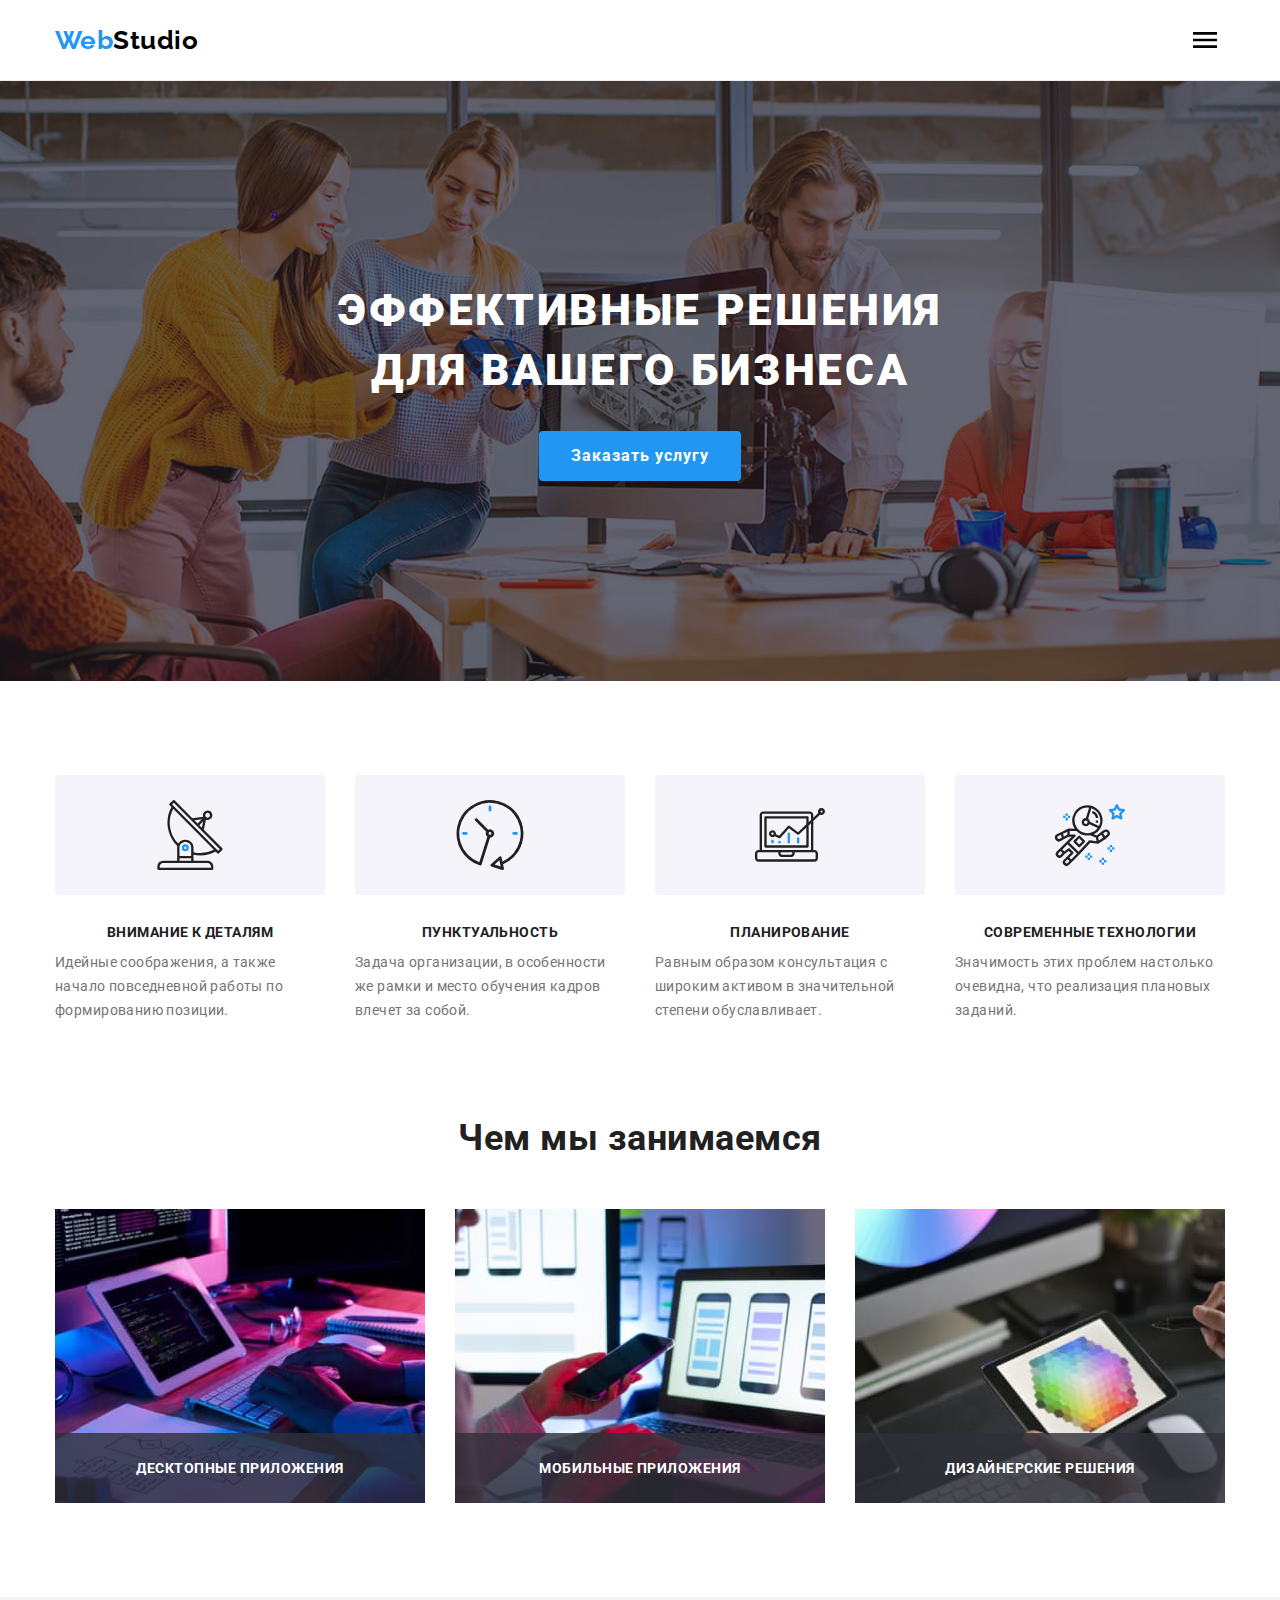
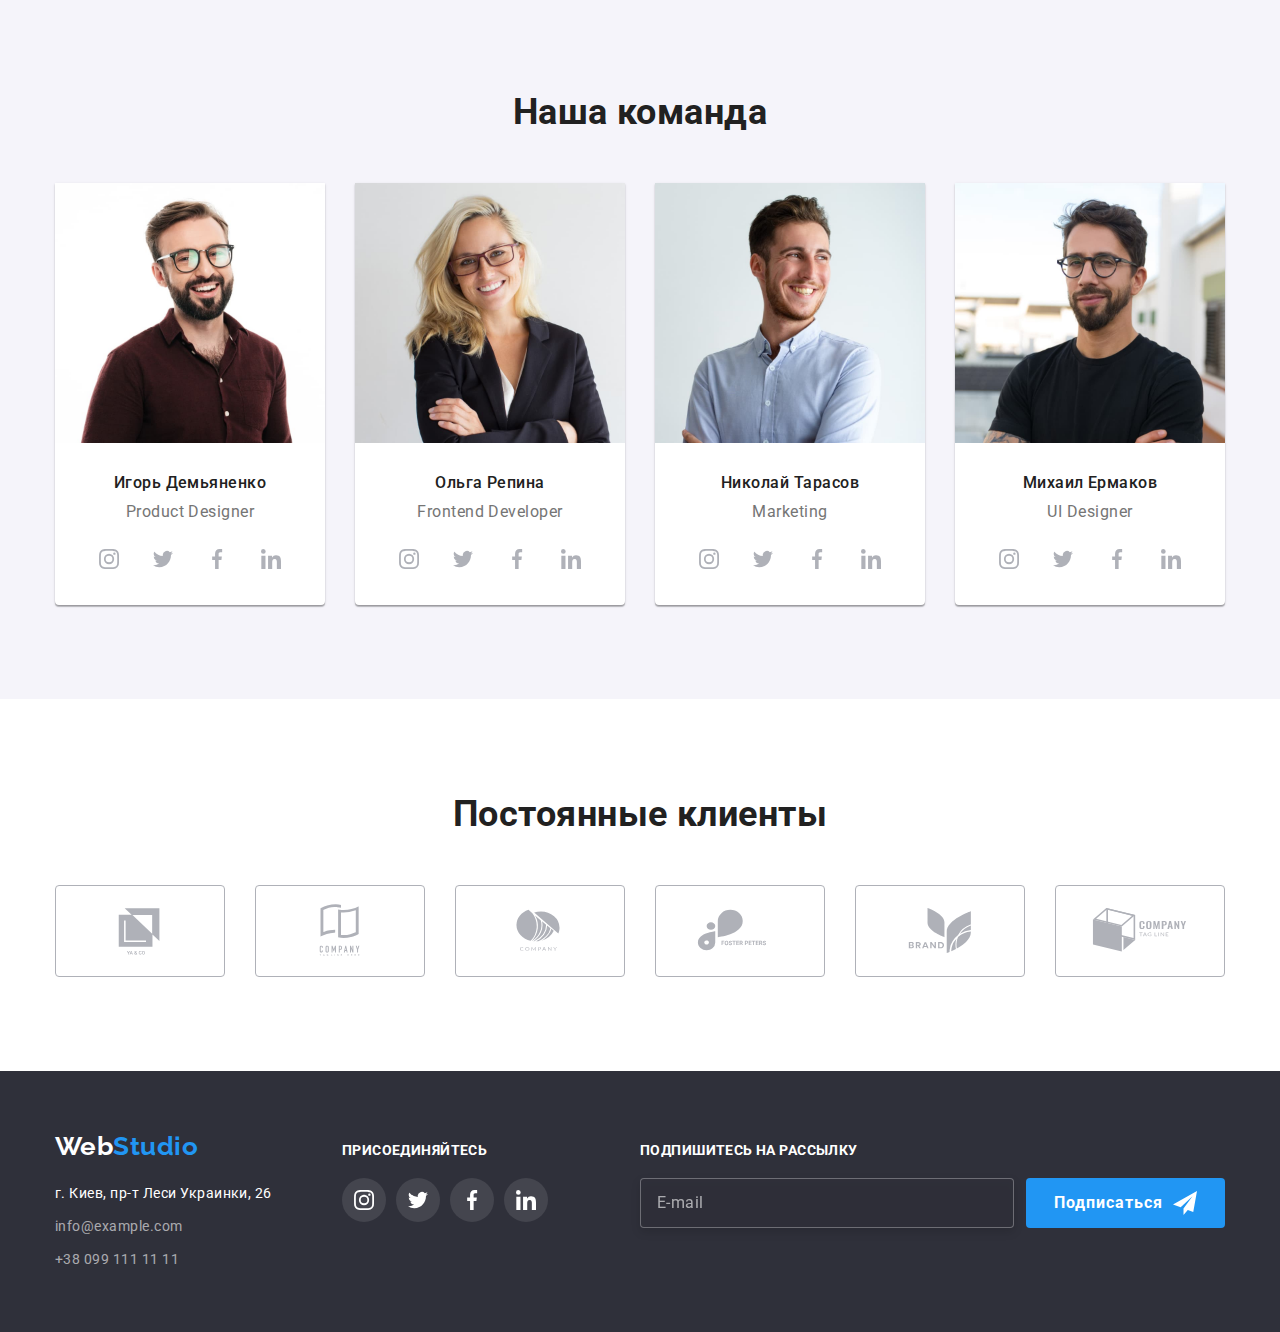
==== commit 28d947e3: "header js" ====
--- a/index.html
+++ b/index.html
@@ -19,40 +19,56 @@
   </head>
   <body>
     <!--Header-->
-    <!-- <header class="page-header">
+    <header class="page-header">
       <div class="container container-header">
         <a href="./index.html" class="logo"><span class="logo__web">Web</span>Studio</a>
-        <nav>
-          <ul class="site-nav">
-            <li class="site-nav__item">
-              <a href="./index.html" class="site-nav__link site-nav__link--current">Студия</a>
-            </li>
-            <li class="site-nav__item">
-              <a href="./portfolio.html" class="site-nav__link">Портфолио</a>
-            </li>
-            <li class="site-nav__item"><a href="" class="site-nav__link">Контакты</a></li>
+        <button 
+        class="mobile-btn" 
+        type="button" 
+        aria-expanded="false"
+        data-menu-button>
+          <svg class="mobile-btn__burger" 
+            width="40" 
+            height="40" 
+            aria-label="Переключатель мобильного меню">
+            <use class="mobile-btn__burger--icon-open" href="./images/icons.svg#mobile-burger"></use>
+            <use class="mobile-btn__burger--icon-close" href="./images/icons.svg#mobile-close"></use>
+          </svg>
+        </button>
+        
+        <div class="navigation" data-menu>
+          <nav>
+            <ul class="site-nav">
+              <li class="site-nav__item">
+                <a href="./index.html" class="site-nav__link site-nav__link--current">Студия</a>
+              </li>
+              <li class="site-nav__item">
+                <a href="./portfolio.html" class="site-nav__link">Портфолио</a>
+              </li>
+              <li class="site-nav__item"><a href="" class="site-nav__link">Контакты</a></li>
+            </ul>
+          </nav>
+          <ul class="auth-nav">
+            <li class="auth-nav__item">
+              <a href="mailto:info@devstudio.com" class="auth-nav__link">
+                <svg class="auth-nav__icon--envelope">
+                  <use href="./images/icons.svg#envelope"></use>
+                </svg>
+                info@devstudio.com</a
+              >
+            </li>
+            <li class="auth-nav__item auth">
+              <a href="tel:+380961111111" class="auth-nav__link">
+                <svg class="auth-nav__icon--smartphone">
+                  <use href="./images/icons.svg#smartphone"></use>
+                </svg>
+                +38 096 111 11 11</a
+              >
+            </li>
           </ul>
-        </nav>
-        <ul class="auth-nav">
-          <li class="auth-nav__item">
-            <a href="mailto:info@devstudio.com" class="auth-nav__link">
-              <svg class="auth-nav__icon--envelope">
-                <use href="./images/icons.svg#envelope"></use>
-              </svg>
-              info@devstudio.com</a
-            >
-          </li>
-          <li class="auth-nav__item auth">
-            <a href="tel:+380961111111" class="auth-nav__link">
-              <svg class="auth-nav__icon--smartphone">
-                <use href="./images/icons.svg#smartphone"></use>
-              </svg>
-              +38 096 111 11 11</a
-            >
-          </li>
-        </ul>
+        </div>
       </div>
-    </header> -->
+    </header>
 
     <!-- Main -->
     <main>
@@ -484,7 +500,7 @@
                   <input class="contact-form-policy__input visually-hidden" type="checkbox" name="policy">
                   <span class="contact-form-policy__checkbox"></span>
                   Соглашаюсь с рассылкой и принимаю <a class="contact-form-policy__label--rules" href="">Условия договора</a>
-                </label>
+                </la  bel>
               </div>
             
               <button class="button__send" type="submit">Отправить</button>
@@ -494,5 +510,6 @@
         </div>
 
     <script src="./js/modal.js"></script>
+    <script src="./js/mobile-menu.js"></script>
   </body>
 </html>
--- a/css/main.min.css
+++ b/css/main.min.css
@@ -1,2 +1,2 @@
-.container-header,.site-nav,.auth-nav,.auth-nav__link,.features-icons-cont,.doing-list__element,.social-list,.social-list__link,.client__button,.footer-social__link,.modal__close-button,.button__send{display:-webkit-box;display:-ms-flexbox;display:flex;-webkit-box-align:center;-ms-flex-align:center;align-items:center;-webkit-box-pack:center;-ms-flex-pack:center;justify-content:center}.subscribe-form__button--text,.button__send,.photo-nav__button{color:#fff;background-color:#2196F3;font-weight:700;font-size:16px;line-height:1.88;letter-spacing:0.06em;cursor:pointer;border-radius:4px;padding:10px 32px;margin-left:auto;margin-right:auto;border:transparent;-webkit-transition:background-color 250ms cubic-bezier(0.4, 0, 0.2, 1);transition:background-color 250ms cubic-bezier(0.4, 0, 0.2, 1)}.subscribe-form__button--text:hover,.button__send:hover,.photo-nav__button:hover,.subscribe-form__button--text:focus,.button__send:focus,.photo-nav__button:focus{background-color:#188CE8}.section-features__title,.section-doing__title,.section-team__title,.client-section__title,.section-portfolio__title{font-weight:700;font-size:36px;line-height:1.17;text-align:center;color:#212121}.visually-hidden{position:absolute;width:1px;height:1px;margin:-1px;border:0;padding:0;white-space:nowrap;-webkit-clip-path:inset(100%);clip-path:inset(100%);clip:rect(0 0 0 0);overflow:hidden}body{background-color:#fff;color:#757575;font-family:roboto, sans-serif;letter-spacing:0.03em;font-weight:400}img{display:block;max-width:100%;height:auto;margin:0;bottom:0}p,h1,h2,h3,h4{margin:0}ul{margin:0;padding:0;list-style:none}.container{width:100%;margin-left:auto;margin-right:auto;padding-left:15px;padding-right:15px}@media screen and (min-width: 480px){.container{max-width:480px}}@media screen and (min-width: 768px){.container{max-width:768px}}@media screen and (min-width: 1200px){.container{max-width:1200px}}.section{padding:60px 0}@media screen and (min-width: 1200px){.section{padding:94px 0}}.page-header{border-bottom:1px solid #ECECEC;background:#fff}.logo{color:#000;font-family:Raleway, sans-serif;font-weight:700;font-size:26px;line-height:1.19;text-decoration:none;display:block;margin-right:93px}.logo__web{color:#2196F3}.site-nav{font-weight:500;font-size:14px;line-height:1.14;letter-spacing:0.02em;text-decoration:none}.site-nav__item{position:relative}.site-nav__item:not(:first-child){margin-left:50px}.site-nav__link{color:#212121;padding-top:32px;padding-bottom:32px;-webkit-transition:color 250ms cubic-bezier(0.4, 0, 0.2, 1);transition:color 250ms cubic-bezier(0.4, 0, 0.2, 1);text-decoration:none}.site-nav__link--current{color:#2196F3}.site-nav__link--current::after{display:block;position:absolute;margin-top:29px;content:'';width:100%;height:4px;background:#2196F3;border-radius:2px}.site-nav__link:hover,.site-nav__link:focus{color:#2196F3}.auth-nav{font-weight:500;font-size:14px;line-height:1.14;letter-spacing:0.02em;text-decoration:none;margin-left:auto}.auth-nav__item:not(:first-child){margin-left:30px}.auth-nav__link{color:#757575;padding-top:32px;padding-bottom:32px;text-decoration:none;-webkit-transition:color 250ms cubic-bezier(0.4, 0, 0.2, 1);transition:color 250ms cubic-bezier(0.4, 0, 0.2, 1)}.auth-nav__link:hover,.auth-nav__link:focus{color:#2196F3}.auth-nav__icon--envelope{width:16px;height:12px;margin-right:10px;fill:currentColor;text-align:center}.auth-nav__icon--smartphone{width:10px;height:16px;margin-right:10px;fill:currentColor}.hero{text-align:center;padding-top:118px;padding-bottom:118px;background-color:#2F303A;background-image:url(../images/Img-Overlay.png),url(../images/bg-hero.jpg);background-repeat:no-repeat;background-position:center;background-size:cover}@media screen and (min-width: 1200px){.hero{padding-top:200px;padding-bottom:200px}}.hero__title{color:#fff;font-weight:900;font-size:26px;line-height:1.615;letter-spacing:0.06em;text-transform:uppercase;margin-bottom:30px}@media screen and (min-width: 1200px){.hero__title{font-size:44px;line-height:1.36}}.hero__button{color:#fff;background-color:#2196F3;font-weight:700;font-size:16px;line-height:1.88;letter-spacing:0.06em;cursor:pointer;border-radius:4px;padding:10px 32px;margin-left:auto;margin-right:auto;border:transparent;-webkit-transition:background-color 250ms cubic-bezier(0.4, 0, 0.2, 1);transition:background-color 250ms cubic-bezier(0.4, 0, 0.2, 1)}.hero__button:hover,.hero__button:focus{background-color:#188CE8}.features-list{margin-bottom:-30px}@media screen and (min-width: 768px){.features-list{display:-webkit-box;display:-ms-flexbox;display:flex;-ms-flex-wrap:wrap;flex-wrap:wrap;margin-left:-30px}}@media screen and (min-width: 1200px){.features-list{-ms-flex-wrap:nowrap;flex-wrap:nowrap}}.features-list__item{margin-bottom:30px}@media screen and (min-width: 768px){.features-list__item{-ms-flex-preferred-size:calc(100% / 2 - 30px);flex-basis:calc(100% / 2 - 30px);margin-left:30px}}@media screen and (min-width: 1200px){.features-list__item{-ms-flex-preferred-size:calc(100% / 4 - 30px);flex-basis:calc(100% / 4 - 30px)}}.features-list__title{color:#212121;text-transform:uppercase;text-align:center;font-weight:700;font-size:14px;line-height:1.14;margin-top:0;margin-bottom:10px}.features-list__text{font-weight:400;font-size:14px;line-height:1.71;letter-spacing:0.03em}.features-icons-cont{margin-bottom:30px;background-color:#F5F4FA;border-radius:4px}.features-icons-cont__icon{margin:25px 0}.section-doing{padding-top:0;padding-bottom:94px}@media screen and (max-width: 1199px){.section-doing{display:none}}.section-doing__title{margin-bottom:50px}.doing-list{display:-webkit-box;display:-ms-flexbox;display:flex;-webkit-box-pack:justify;-ms-flex-pack:justify;justify-content:space-between}.doing-list__item{position:relative}.doing-list__element{position:absolute;bottom:0;width:370px;height:70px;background:rgba(47,48,58,0.8);text-transform:uppercase;font-weight:700;font-size:14px;line-height:1.143;color:#fff}.section-team{background-color:#F5F4FA;width:100%}.section-team__title{margin-top:0;margin-bottom:30px}@media screen and (min-width: 1200px){.section-team__title{margin-bottom:50px}}.team-list{margin-bottom:-30px}@media screen and (min-width: 768px){.team-list{display:-webkit-box;display:-ms-flexbox;display:flex;-ms-flex-wrap:wrap;flex-wrap:wrap;margin-left:-30px}}@media screen and (min-width: 1200px){.team-list{-ms-flex-wrap:nowrap;flex-wrap:nowrap}}.team-list__item{background-color:#fff;max-width:450px;margin-bottom:30px;-webkit-box-shadow:0px 1px 3px rgba(0,0,0,0.12),0px 1px 1px rgba(0,0,0,0.14),0px 2px 1px rgba(0,0,0,0.2);box-shadow:0px 1px 3px rgba(0,0,0,0.12),0px 1px 1px rgba(0,0,0,0.14),0px 2px 1px rgba(0,0,0,0.2);border-radius:0px 0px 4px 4px}@media screen and (min-width: 768px){.team-list__item{-ms-flex-preferred-size:calc(100% / 2 - 30px);flex-basis:calc(100% / 2 - 30px);margin-left:30px}}@media screen and (min-width: 1200px){.team-list__item{-ms-flex-preferred-size:calc(100% / 4 - 30px);flex-basis:calc(100% / 4 - 30px)}}.team-list__container{display:-webkit-box;display:-ms-flexbox;display:flex;-webkit-box-orient:vertical;-webkit-box-direction:normal;-ms-flex-direction:column;flex-direction:column;text-align:center;padding-top:30px;padding-bottom:24px}.team-list__name{color:#212121;font-weight:500;font-size:16px;line-height:1.19;padding-bottom:10px}.team-list__profession{font-size:16px;line-height:1.19;padding-bottom:16px}.social-list__item{width:44px;height:44px}.social-list__item:not(:last-child){margin-right:10px}.social-list__link{width:100%;height:100%;border-radius:50%;color:#AFB1B8;background-color:#fff;-webkit-transition:color 250ms cubic-bezier(0.4, 0, 0.2, 1),background-color 250ms cubic-bezier(0.4, 0, 0.2, 1);transition:color 250ms cubic-bezier(0.4, 0, 0.2, 1),background-color 250ms cubic-bezier(0.4, 0, 0.2, 1)}.social-list__link:hover,.social-list__link:focus{color:#fff;background-color:#2196F3}.social-list__icon{width:20px;height:20px;fill:currentColor}.client-section__title{margin-bottom:30px}@media screen and (min-width: 1200px){.client-section__title{margin-bottom:50px}}.client-section__list{display:-webkit-box;display:-ms-flexbox;display:flex;-ms-flex-wrap:wrap;flex-wrap:wrap;margin-left:-30px;margin-bottom:-30px}.client{margin-left:30px;margin-bottom:30px;-ms-flex-preferred-size:calc(100% / 2 - 30px);flex-basis:calc(100% / 2 - 30px)}@media screen and (min-width: 768px){.client{-ms-flex-preferred-size:calc(100% / 3 - 30px);flex-basis:calc(100% / 3 - 30px)}}@media screen and (min-width: 1200px){.client{-ms-flex-preferred-size:calc(100% / 6 - 30px);flex-basis:calc(100% / 6 - 30px)}}.client__button{border:1px solid #AFB1B8;border-radius:4px;height:92px;color:#AFB1B8;-webkit-transition:color 250ms cubic-bezier(0.4, 0, 0.2, 1),border 250ms cubic-bezier(0.4, 0, 0.2, 1);transition:color 250ms cubic-bezier(0.4, 0, 0.2, 1),border 250ms cubic-bezier(0.4, 0, 0.2, 1)}.client__button:hover,.client__button:focus{color:#2196F3;border:1px solid #2196F3}.client__icon{width:106px;height:60px;fill:currentColor}footer{background-color:#2F303A}.footer{padding:60px 15px}@media screen and (min-width: 1200px){.footer{display:-webkit-box;display:-ms-flexbox;display:flex;-webkit-box-orient:horizontal;-webkit-box-direction:normal;-ms-flex-direction:row;flex-direction:row;-webkit-box-align:baseline;-ms-flex-align:baseline;align-items:baseline;max-width:1200px;margin-left:auto;margin-right:auto;padding-bottom:60px}}.footer-container{display:-webkit-box;display:-ms-flexbox;display:flex;text-align:center;-webkit-box-align:center;-ms-flex-align:center;align-items:center;-webkit-box-orient:vertical;-webkit-box-direction:normal;-ms-flex-direction:column;flex-direction:column;padding:0}@media screen and (min-width: 768px){.footer-container{-webkit-box-orient:horizontal;-webkit-box-direction:normal;-ms-flex-direction:row;flex-direction:row;-ms-flex-pack:distribute;justify-content:space-around;-webkit-box-align:baseline;-ms-flex-align:baseline;align-items:baseline}}@media screen and (min-width: 1200px){.footer-container{-webkit-box-pack:start;-ms-flex-pack:start;justify-content:flex-start;text-align:left}}.footer-logo{color:#000;font-family:Raleway, sans-serif;font-weight:700;font-size:24px;line-height:1.67;text-decoration:none}@media screen and (min-width: 1200px){.footer-logo{font-size:26px;line-height:1.19}}.footer-logo--white{color:#fff;-webkit-transition:color 250ms cubic-bezier(0.4, 0, 0.2, 1);transition:color 250ms cubic-bezier(0.4, 0, 0.2, 1)}.footer-logo--blue{color:#2196F3}.footer__address,.footer__mail,.footer__phone{display:block;font-size:14px;line-height:1.71;font-style:normal;margin-bottom:9px;text-decoration:none}.footer__address:hover,.footer__address:focus,.footer__mail:hover,.footer__mail:focus,.footer__phone:hover,.footer__phone:focus{color:#2196F3}.footer__address{margin-top:20px;color:#fff;-webkit-transition:color 250ms cubic-bezier(0.4, 0, 0.2, 1);transition:color 250ms cubic-bezier(0.4, 0, 0.2, 1)}.footer__mail,.footer__phone{color:rgba(255,255,255,0.6);-webkit-transition:color 250ms cubic-bezier(0.4, 0, 0.2, 1);transition:color 250ms cubic-bezier(0.4, 0, 0.2, 1)}.footer__phone{margin-bottom:0}@media screen and (min-width: 1200px){.footer-social{padding-left:70px;padding-top:0}}.footer-social__slogan{font-weight:700;font-size:14px;line-height:1.143;letter-spacing:0.03em;text-transform:uppercase;color:#fff;padding-bottom:20px;padding-top:60px}@media screen and (min-width: 768px){.footer-social__slogan{padding-top:0}}.footer-social__list{display:-webkit-box;display:-ms-flexbox;display:flex}.footer-social__item{width:44px;height:44px}.footer-social__item:not(:last-child){margin-right:10px}.footer-social__link{width:100%;height:100%;border-radius:50%;color:#fff;background-color:rgba(255,255,255,0.1);-webkit-transition:color 250ms cubic-bezier(0.4, 0, 0.2, 1),background-color 250ms cubic-bezier(0.4, 0, 0.2, 1);transition:color 250ms cubic-bezier(0.4, 0, 0.2, 1),background-color 250ms cubic-bezier(0.4, 0, 0.2, 1)}.footer-social__link:hover,.footer-social__link:focus{color:#fff;background-color:#2196F3}.footer-social__icon{width:20px;height:20px;fill:currentColor}.subscribe-form{width:100%;text-align:center}@media screen and (min-width: 1200px){.subscribe-form{text-align:left;padding:0}}@media screen and (min-width: 1200px){.subscribe-form__flex-mix{display:-webkit-box;display:-ms-flexbox;display:flex;margin:0;padding:0}}.subscribe-form__slogan{font-weight:700;font-size:14px;line-height:1.143;letter-spacing:0.03em;text-transform:uppercase;color:#fff;padding-bottom:20px;padding-top:60px}@media screen and (min-width: 1200px){.subscribe-form__slogan{padding-top:0}}.subscribe-form__input{width:100%;height:50px;margin-bottom:20px;background:rgba(47,48,58,0.8);border:1px solid rgba(255,255,255,0.3);-webkit-filter:drop-shadow(0px 4px 4px rgba(0,0,0,0.15));filter:drop-shadow(0px 4px 4px rgba(0,0,0,0.15));border-radius:4px;padding-left:16px;color:#fff;-webkit-transition:border 250ms cubic-bezier(0.4, 0, 0.2, 1);transition:border 250ms cubic-bezier(0.4, 0, 0.2, 1);outline:none;cursor:pointer}@media screen and (min-width: 480px){.subscribe-form__input{max-width:450px}}@media screen and (min-width: 1200px){.subscribe-form__input{margin:0 12px 0 0}}.subscribe-form__input::-webkit-input-placeholder{font-size:16px;line-height:1.25;letter-spacing:0.03em;color:rgba(255,255,255,0.6)}.subscribe-form__input:-ms-input-placeholder{font-size:16px;line-height:1.25;letter-spacing:0.03em;color:rgba(255,255,255,0.6)}.subscribe-form__input::-ms-input-placeholder{font-size:16px;line-height:1.25;letter-spacing:0.03em;color:rgba(255,255,255,0.6)}.subscribe-form__input::placeholder{font-size:16px;line-height:1.25;letter-spacing:0.03em;color:rgba(255,255,255,0.6)}.subscribe-form__input:focus{border:1px solid #2196F3;border-radius:4px}.subscribe-form__button--text{display:-webkit-inline-box;display:-ms-inline-flexbox;display:inline-flex;-webkit-box-align:center;-ms-flex-align:center;align-items:center;padding:10px 28px}.subscribe-form__button--icon{width:24px;height:24px;margin-left:10px}.backdrop{position:fixed;top:0;left:0;width:100%;height:100%;background:rgba(0,0,0,0.2);z-index:2;opacity:1;visibility:visible;-webkit-transition:opacity 250ms cubic-bezier(0.4, 0, 0.2, 1),visibility 250ms cubic-bezier(0.4, 0, 0.2, 1);transition:opacity 250ms cubic-bezier(0.4, 0, 0.2, 1),visibility 250ms cubic-bezier(0.4, 0, 0.2, 1);overflow-y:scroll}.backdrop.is-hidden{visibility:hidden;opacity:0;pointer-events:none}.backdrop.is-hidden .modal{-webkit-transform:translate(-50%, -50%) scale(0.8);transform:translate(-50%, -50%) scale(0.8)}.modal{position:absolute;top:50%;left:50%;-webkit-transform:translate(-50%, -50%) scale(1);transform:translate(-50%, -50%) scale(1);-webkit-transition:-webkit-transform 250ms cubic-bezier(0.4, 0, 0.2, 1);transition:-webkit-transform 250ms cubic-bezier(0.4, 0, 0.2, 1);transition:transform 250ms cubic-bezier(0.4, 0, 0.2, 1);transition:transform 250ms cubic-bezier(0.4, 0, 0.2, 1), -webkit-transform 250ms cubic-bezier(0.4, 0, 0.2, 1);margin:0;max-width:450px;width:100%;background-color:#fff;-webkit-box-shadow:0px 1px 3px rgba(0,0,0,0.12),0px 1px 1px rgba(0,0,0,0.14),0px 2px 1px rgba(0,0,0,0.2);box-shadow:0px 1px 3px rgba(0,0,0,0.12),0px 1px 1px rgba(0,0,0,0.14),0px 2px 1px rgba(0,0,0,0.2);border-radius:4px}@media screen and (min-width: 1200px){.modal{max-width:528px}}.modal__close-button{position:absolute;right:8px;top:8px;padding:0;margin:0;width:30px;height:30px;border:1px solid rgba(0,0,0,0.1);background-color:#fff;border-radius:50%;fill:#000;-webkit-transition:fill 250ms cubic-bezier(0.4, 0, 0.2, 1);transition:fill 250ms cubic-bezier(0.4, 0, 0.2, 1);cursor:pointer}.modal__close-button:hover{fill:#2196F3}.form{margin:0 auto;padding:40px}.form__title{font-weight:700;font-size:20px;line-height:1.50;text-align:center;letter-spacing:0.03em;color:#212121;padding-bottom:12px}@media screen and (min-width: 1200px){.form__title{line-height:1.15}}.contact-form{position:relative;padding-bottom:10px;display:-webkit-box;display:-ms-flexbox;display:flex;-webkit-box-orient:vertical;-webkit-box-direction:normal;-ms-flex-direction:column;flex-direction:column;margin:0}.contact-form__label{font-weight:400;font-size:12px;line-height:1.17;letter-spacing:0.01em;margin-bottom:4px}.contact-form__input{border:1px solid rgba(33,33,33,0.2);border-radius:4px;outline:none;padding-left:42px;padding-right:16px;color:#212121;resize:none;cursor:pointer;-webkit-transition:border 250ms cubic-bezier(0.4, 0, 0.2, 1);transition:border 250ms cubic-bezier(0.4, 0, 0.2, 1)}.contact-form__input--height{height:40px}.contact-form__input--comment{padding:12px 16px}.contact-form__input::-webkit-input-placeholder{font-size:14px;line-height:1.143;letter-spacing:0.01em;color:rgba(117,117,117,0.5)}.contact-form__input:-ms-input-placeholder{font-size:14px;line-height:1.143;letter-spacing:0.01em;color:rgba(117,117,117,0.5)}.contact-form__input::-ms-input-placeholder{font-size:14px;line-height:1.143;letter-spacing:0.01em;color:rgba(117,117,117,0.5)}.contact-form__input::placeholder{font-size:14px;line-height:1.143;letter-spacing:0.01em;color:rgba(117,117,117,0.5)}@media screen and (min-width: 1200px){.contact-form__input::-webkit-input-placeholder{line-height:1.167}.contact-form__input:-ms-input-placeholder{line-height:1.167}.contact-form__input::-ms-input-placeholder{line-height:1.167}.contact-form__input::placeholder{line-height:1.167}}.contact-form__input:focus{border:1px solid #2196F3}.contact-form__input:focus+.contact-form__icon{fill:#2196F3}.contact-form__icon{position:absolute;bottom:21px;left:12px;width:18px;height:18px;fill:#212121;-webkit-transition:fill 250ms cubic-bezier(0.4, 0, 0.2, 1);transition:fill 250ms cubic-bezier(0.4, 0, 0.2, 1)}.contact-form-policy{padding-top:10px;padding-bottom:20px;margin:0}@media screen and (min-width: 1200px){.contact-form-policy{padding-bottom:30px}}.contact-form-policy__label{font-size:12px;line-height:1.167;letter-spacing:0.03em;cursor:pointer}@media screen and (min-width: 1200px){.contact-form-policy__label{line-height:1.714;-webkit-box-pack:center;-ms-flex-pack:center;justify-content:center;-webkit-box-align:center;-ms-flex-align:center;align-items:center}}.contact-form-policy__label--rules{color:#2196F3}@media screen and (min-width: 1200px){.contact-form-policy__label--rules{margin-left:5px}}.contact-form-policy__checkbox{display:inline-block;width:16px;height:15px;border:2px solid #212121;border-radius:2px;margin-right:7px}.contact-form-policy__input:checked+.contact-form-policy__checkbox{border-color:#2196F3;background-color:#2196F3;background-image:url(../images/icon-check.svg);background-size:contain;background-repeat:no-repeat;background-origin:border-box}.button__send{min-width:200px}.photo-nav{display:-webkit-box;display:-ms-flexbox;display:flex;-ms-flex-wrap:wrap;flex-wrap:wrap;padding-bottom:40px;margin-left:-8px;margin-bottom:-15px}@media screen and (min-width: 768px){.photo-nav{-webkit-box-pack:center;-ms-flex-pack:center;justify-content:center;margin-bottom:0;padding-bottom:30px}}@media screen and (min-width: 1200px){.photo-nav{padding-bottom:50px}}.photo-nav__item{margin-left:8px;margin-bottom:15px}@media screen and (min-width: 768px){.photo-nav__item{margin-bottom:0}}.photo-nav__button{color:#212121;background-color:#F5F4FA;-webkit-box-shadow:none;box-shadow:none;font-weight:500;font-size:16px;line-height:1.63;letter-spacing:0.03em;font-family:inherit;cursor:pointer;padding:6px 22px;-webkit-transition:color 250ms cubic-bezier(0.4, 0, 0.2, 1),background-color 250ms cubic-bezier(0.4, 0, 0.2, 1),-webkit-box-shadow 250ms cubic-bezier(0.4, 0, 0.2, 1);transition:color 250ms cubic-bezier(0.4, 0, 0.2, 1),background-color 250ms cubic-bezier(0.4, 0, 0.2, 1),-webkit-box-shadow 250ms cubic-bezier(0.4, 0, 0.2, 1);transition:color 250ms cubic-bezier(0.4, 0, 0.2, 1),background-color 250ms cubic-bezier(0.4, 0, 0.2, 1),box-shadow 250ms cubic-bezier(0.4, 0, 0.2, 1);transition:color 250ms cubic-bezier(0.4, 0, 0.2, 1),background-color 250ms cubic-bezier(0.4, 0, 0.2, 1),box-shadow 250ms cubic-bezier(0.4, 0, 0.2, 1),-webkit-box-shadow 250ms cubic-bezier(0.4, 0, 0.2, 1)}.photo-nav__button:hover,.photo-nav__button:focus{color:#fff;background-color:#2196F3;-webkit-box-shadow:0px 3px 1px rgba(0,0,0,0.1),0px 1px 2px rgba(0,0,0,0.08),0px 2px 2px rgba(0,0,0,0.12);box-shadow:0px 3px 1px rgba(0,0,0,0.1),0px 1px 2px rgba(0,0,0,0.08),0px 2px 2px rgba(0,0,0,0.12)}.photo-nav__button--primary{color:#fff;background-color:#2196F3;-webkit-box-shadow:0px 3px 1px rgba(0,0,0,0.1),0px 1px 2px rgba(0,0,0,0.08),0px 2px 2px rgba(0,0,0,0.12);box-shadow:0px 3px 1px rgba(0,0,0,0.1),0px 1px 2px rgba(0,0,0,0.08),0px 2px 2px rgba(0,0,0,0.12)}.photo-cards{margin-bottom:-30px}@media screen and (min-width: 768px){.photo-cards{display:-webkit-box;display:-ms-flexbox;display:flex;-ms-flex-wrap:wrap;flex-wrap:wrap;margin-left:-30px}}.card{margin-bottom:30px;-webkit-box-shadow:none;box-shadow:none;-webkit-transition:-webkit-box-shadow 250ms cubic-bezier(0.4, 0, 0.2, 1);transition:-webkit-box-shadow 250ms cubic-bezier(0.4, 0, 0.2, 1);transition:box-shadow 250ms cubic-bezier(0.4, 0, 0.2, 1);transition:box-shadow 250ms cubic-bezier(0.4, 0, 0.2, 1), -webkit-box-shadow 250ms cubic-bezier(0.4, 0, 0.2, 1)}@media screen and (min-width: 768px){.card{-ms-flex-preferred-size:calc(100% / 2 - 30px);flex-basis:calc(100% / 2 - 30px);margin-left:30px}}@media screen and (min-width: 1200px){.card{-ms-flex-preferred-size:calc(100% / 3 - 30px);flex-basis:calc(100% / 3 - 30px);margin-left:30px}}.card:hover,.card:focus{cursor:pointer;-webkit-box-shadow:0px 1px 1px rgba(0,0,0,0.12),0px 4px 4px rgba(0,0,0,0.06),1px 4px 6px rgba(0,0,0,0.16);box-shadow:0px 1px 1px rgba(0,0,0,0.12),0px 4px 4px rgba(0,0,0,0.06),1px 4px 6px rgba(0,0,0,0.16)}.card:hover .card__overlay,.card:focus .card__overlay{-webkit-transform:translateY(0);transform:translateY(0)}.card__link{display:-webkit-box;display:-ms-flexbox;display:flex;-webkit-box-orient:vertical;-webkit-box-direction:normal;-ms-flex-direction:column;flex-direction:column;height:100%;text-decoration:none}.card__img{position:relative;overflow:hidden}.card__img--size{width:450px}.card__overlay{position:absolute;width:100%;height:100%;top:0;left:0;padding:63px 24px;font-size:18px;line-height:1.556;color:#fff;background:rgba(33,150,243,0.9);-webkit-transform:translateY(100%);transform:translateY(100%);-webkit-transition:-webkit-transform 250ms cubic-bezier(0.4, 0, 0.2, 1);transition:-webkit-transform 250ms cubic-bezier(0.4, 0, 0.2, 1);transition:transform 250ms cubic-bezier(0.4, 0, 0.2, 1);transition:transform 250ms cubic-bezier(0.4, 0, 0.2, 1), -webkit-transform 250ms cubic-bezier(0.4, 0, 0.2, 1)}.card__text{-webkit-box-flex:1;-ms-flex-positive:1;flex-grow:1;border:1px solid #EEEEEE;border-top:transparent;padding:20px 24px;-webkit-box-shadow:none;box-shadow:none}.card__project{font-weight:700;font-size:18px;line-height:2;letter-spacing:0.06em;margin-bottom:4px;color:#212121}.card__career{font-size:16px;line-height:1.88;color:#757575}
+.site-nav,.auth-nav,.auth-nav__link,.features-icons-cont,.doing-list__element,.social-list,.social-list__link,.client__button,.footer-social__link,.modal__close-button,.button__send{display:-webkit-box;display:-ms-flexbox;display:flex;-webkit-box-align:center;-ms-flex-align:center;align-items:center;-webkit-box-pack:center;-ms-flex-pack:center;justify-content:center}.subscribe-form__button--text,.button__send,.photo-nav__button{color:#fff;background-color:#2196F3;font-weight:700;font-size:16px;line-height:1.88;letter-spacing:0.06em;cursor:pointer;border-radius:4px;padding:10px 32px;margin-left:auto;margin-right:auto;border:transparent;-webkit-transition:background-color 250ms cubic-bezier(0.4, 0, 0.2, 1);transition:background-color 250ms cubic-bezier(0.4, 0, 0.2, 1)}.subscribe-form__button--text:hover,.button__send:hover,.photo-nav__button:hover,.subscribe-form__button--text:focus,.button__send:focus,.photo-nav__button:focus{background-color:#188CE8}.section-features__title,.section-doing__title,.section-team__title,.client-section__title,.section-portfolio__title{font-weight:700;font-size:36px;line-height:1.17;text-align:center;color:#212121}.visually-hidden{position:absolute;width:1px;height:1px;margin:-1px;border:0;padding:0;white-space:nowrap;-webkit-clip-path:inset(100%);clip-path:inset(100%);clip:rect(0 0 0 0);overflow:hidden}body{background-color:#fff;color:#757575;font-family:roboto, sans-serif;letter-spacing:0.03em;font-weight:400}body.modal-open{overflow:hidden}img{display:block;max-width:100%;height:auto;margin:0;bottom:0}p,h1,h2,h3,h4{margin:0}ul{margin:0;padding:0;list-style:none}.container{width:100%;margin-left:auto;margin-right:auto;padding-left:15px;padding-right:15px}@media screen and (min-width: 480px){.container{max-width:480px}}@media screen and (min-width: 768px){.container{max-width:768px}}@media screen and (min-width: 1200px){.container{max-width:1200px}}.section{padding:60px 0}@media screen and (min-width: 1200px){.section{padding:94px 0}}.page-header{border-bottom:1px solid #ECECEC;background:#fff;display:-webkit-box;display:-ms-flexbox;display:flex;-webkit-box-align:center;-ms-flex-align:center;align-items:center}.container-header{display:-webkit-box;display:-ms-flexbox;display:flex;-webkit-box-align:center;-ms-flex-align:center;align-items:center;-webkit-box-pack:justify;-ms-flex-pack:justify;justify-content:space-between;height:80px;position:relative}.mobile-btn{display:-webkit-inline-box;display:-ms-inline-flexbox;display:inline-flex;margin:0;padding:0;border:none;background:#fff}.mobile-btn__burger:hover,.mobile-btn__burger:focus{fill:#2196F3}.mobile-btn__burger--icon-close{display:none}.mobile-btn.is-open .mobile-btn__burger--icon-close{display:block}.mobile-btn.is-open .mobile-btn__burger--icon-open{display:none}.navigation{display:none;position:absolute;top:100%;left:0;width:100%;background-color:#fff}.navigation.is-open{display:block}.logo{color:#000;font-family:Raleway, sans-serif;font-weight:700;font-size:26px;line-height:1.19;text-decoration:none;display:block;margin-right:93px}.logo__web{color:#2196F3}.site-nav{font-weight:500;font-size:14px;line-height:1.14;letter-spacing:0.02em;text-decoration:none}.site-nav__item{position:relative}.site-nav__item:not(:first-child){margin-left:50px}.site-nav__link{color:#212121;padding-top:32px;padding-bottom:32px;-webkit-transition:color 250ms cubic-bezier(0.4, 0, 0.2, 1);transition:color 250ms cubic-bezier(0.4, 0, 0.2, 1);text-decoration:none}.site-nav__link--current{color:#2196F3}.site-nav__link--current::after{display:block;position:absolute;margin-top:29px;content:'';width:100%;height:4px;background:#2196F3;border-radius:2px}.site-nav__link:hover,.site-nav__link:focus{color:#2196F3}.auth-nav{font-weight:500;font-size:14px;line-height:1.14;letter-spacing:0.02em;text-decoration:none;margin-left:auto}.auth-nav__item:not(:first-child){margin-left:30px}.auth-nav__link{color:#757575;padding-top:32px;padding-bottom:32px;text-decoration:none;-webkit-transition:color 250ms cubic-bezier(0.4, 0, 0.2, 1);transition:color 250ms cubic-bezier(0.4, 0, 0.2, 1)}.auth-nav__link:hover,.auth-nav__link:focus{color:#2196F3}.auth-nav__icon--envelope{width:16px;height:12px;margin-right:10px;fill:currentColor;text-align:center}.auth-nav__icon--smartphone{width:10px;height:16px;margin-right:10px;fill:currentColor}.hero{text-align:center;padding-top:118px;padding-bottom:118px;background-color:#2F303A;background-image:url(../images/Img-Overlay.png),url(../images/bg-hero.jpg);background-repeat:no-repeat;background-position:center;background-size:cover}@media screen and (min-width: 1200px){.hero{padding-top:200px;padding-bottom:200px}}.hero__title{color:#fff;font-weight:900;font-size:26px;line-height:1.615;letter-spacing:0.06em;text-transform:uppercase;margin-bottom:30px}@media screen and (min-width: 1200px){.hero__title{font-size:44px;line-height:1.36}}.hero__button{color:#fff;background-color:#2196F3;font-weight:700;font-size:16px;line-height:1.88;letter-spacing:0.06em;cursor:pointer;border-radius:4px;padding:10px 32px;margin-left:auto;margin-right:auto;border:transparent;-webkit-transition:background-color 250ms cubic-bezier(0.4, 0, 0.2, 1);transition:background-color 250ms cubic-bezier(0.4, 0, 0.2, 1)}.hero__button:hover,.hero__button:focus{background-color:#188CE8}.features-list{margin-bottom:-30px}@media screen and (min-width: 768px){.features-list{display:-webkit-box;display:-ms-flexbox;display:flex;-ms-flex-wrap:wrap;flex-wrap:wrap;margin-left:-30px}}@media screen and (min-width: 1200px){.features-list{-ms-flex-wrap:nowrap;flex-wrap:nowrap}}.features-list__item{margin-bottom:30px}@media screen and (min-width: 768px){.features-list__item{-ms-flex-preferred-size:calc(100% / 2 - 30px);flex-basis:calc(100% / 2 - 30px);margin-left:30px}}@media screen and (min-width: 1200px){.features-list__item{-ms-flex-preferred-size:calc(100% / 4 - 30px);flex-basis:calc(100% / 4 - 30px)}}.features-list__title{color:#212121;text-transform:uppercase;text-align:center;font-weight:700;font-size:14px;line-height:1.14;margin-top:0;margin-bottom:10px}.features-list__text{font-weight:400;font-size:14px;line-height:1.71;letter-spacing:0.03em}.features-icons-cont{margin-bottom:30px;background-color:#F5F4FA;border-radius:4px}.features-icons-cont__icon{margin:25px 0}.section-doing{padding-top:0;padding-bottom:94px}@media screen and (max-width: 1199px){.section-doing{display:none}}.section-doing__title{margin-bottom:50px}.doing-list{display:-webkit-box;display:-ms-flexbox;display:flex;-webkit-box-pack:justify;-ms-flex-pack:justify;justify-content:space-between}.doing-list__item{position:relative}.doing-list__element{position:absolute;bottom:0;width:370px;height:70px;background:rgba(47,48,58,0.8);text-transform:uppercase;font-weight:700;font-size:14px;line-height:1.143;color:#fff}.section-team{background-color:#F5F4FA;width:100%}.section-team__title{margin-top:0;margin-bottom:30px}@media screen and (min-width: 1200px){.section-team__title{margin-bottom:50px}}.team-list{margin-bottom:-30px}@media screen and (min-width: 768px){.team-list{display:-webkit-box;display:-ms-flexbox;display:flex;-ms-flex-wrap:wrap;flex-wrap:wrap;margin-left:-30px}}@media screen and (min-width: 1200px){.team-list{-ms-flex-wrap:nowrap;flex-wrap:nowrap}}.team-list__item{background-color:#fff;max-width:450px;margin-bottom:30px;-webkit-box-shadow:0px 1px 3px rgba(0,0,0,0.12),0px 1px 1px rgba(0,0,0,0.14),0px 2px 1px rgba(0,0,0,0.2);box-shadow:0px 1px 3px rgba(0,0,0,0.12),0px 1px 1px rgba(0,0,0,0.14),0px 2px 1px rgba(0,0,0,0.2);border-radius:0px 0px 4px 4px}@media screen and (min-width: 768px){.team-list__item{-ms-flex-preferred-size:calc(100% / 2 - 30px);flex-basis:calc(100% / 2 - 30px);margin-left:30px}}@media screen and (min-width: 1200px){.team-list__item{-ms-flex-preferred-size:calc(100% / 4 - 30px);flex-basis:calc(100% / 4 - 30px)}}.team-list__container{display:-webkit-box;display:-ms-flexbox;display:flex;-webkit-box-orient:vertical;-webkit-box-direction:normal;-ms-flex-direction:column;flex-direction:column;text-align:center;padding-top:30px;padding-bottom:24px}.team-list__name{color:#212121;font-weight:500;font-size:16px;line-height:1.19;padding-bottom:10px}.team-list__profession{font-size:16px;line-height:1.19;padding-bottom:16px}.social-list__item{width:44px;height:44px}.social-list__item:not(:last-child){margin-right:10px}.social-list__link{width:100%;height:100%;border-radius:50%;color:#AFB1B8;background-color:#fff;-webkit-transition:color 250ms cubic-bezier(0.4, 0, 0.2, 1),background-color 250ms cubic-bezier(0.4, 0, 0.2, 1);transition:color 250ms cubic-bezier(0.4, 0, 0.2, 1),background-color 250ms cubic-bezier(0.4, 0, 0.2, 1)}.social-list__link:hover,.social-list__link:focus{color:#fff;background-color:#2196F3}.social-list__icon{width:20px;height:20px;fill:currentColor}.client-section__title{margin-bottom:30px}@media screen and (min-width: 1200px){.client-section__title{margin-bottom:50px}}.client-section__list{display:-webkit-box;display:-ms-flexbox;display:flex;-ms-flex-wrap:wrap;flex-wrap:wrap;margin-left:-30px;margin-bottom:-30px}.client{margin-left:30px;margin-bottom:30px;-ms-flex-preferred-size:calc(100% / 2 - 30px);flex-basis:calc(100% / 2 - 30px)}@media screen and (min-width: 768px){.client{-ms-flex-preferred-size:calc(100% / 3 - 30px);flex-basis:calc(100% / 3 - 30px)}}@media screen and (min-width: 1200px){.client{-ms-flex-preferred-size:calc(100% / 6 - 30px);flex-basis:calc(100% / 6 - 30px)}}.client__button{border:1px solid #AFB1B8;border-radius:4px;height:92px;color:#AFB1B8;-webkit-transition:color 250ms cubic-bezier(0.4, 0, 0.2, 1),border 250ms cubic-bezier(0.4, 0, 0.2, 1);transition:color 250ms cubic-bezier(0.4, 0, 0.2, 1),border 250ms cubic-bezier(0.4, 0, 0.2, 1)}.client__button:hover,.client__button:focus{color:#2196F3;border:1px solid #2196F3}.client__icon{width:106px;height:60px;fill:currentColor}footer{background-color:#2F303A}.footer{padding:60px 15px}@media screen and (min-width: 1200px){.footer{display:-webkit-box;display:-ms-flexbox;display:flex;-webkit-box-orient:horizontal;-webkit-box-direction:normal;-ms-flex-direction:row;flex-direction:row;-webkit-box-align:baseline;-ms-flex-align:baseline;align-items:baseline;max-width:1200px;margin-left:auto;margin-right:auto;padding-bottom:60px}}.footer-container{display:-webkit-box;display:-ms-flexbox;display:flex;text-align:center;-webkit-box-align:center;-ms-flex-align:center;align-items:center;-webkit-box-orient:vertical;-webkit-box-direction:normal;-ms-flex-direction:column;flex-direction:column;padding:0}@media screen and (min-width: 768px){.footer-container{-webkit-box-orient:horizontal;-webkit-box-direction:normal;-ms-flex-direction:row;flex-direction:row;-ms-flex-pack:distribute;justify-content:space-around;-webkit-box-align:baseline;-ms-flex-align:baseline;align-items:baseline}}@media screen and (min-width: 1200px){.footer-container{-webkit-box-pack:start;-ms-flex-pack:start;justify-content:flex-start;text-align:left}}.footer-logo{color:#000;font-family:Raleway, sans-serif;font-weight:700;font-size:24px;line-height:1.67;text-decoration:none}@media screen and (min-width: 1200px){.footer-logo{font-size:26px;line-height:1.19}}.footer-logo--white{color:#fff;-webkit-transition:color 250ms cubic-bezier(0.4, 0, 0.2, 1);transition:color 250ms cubic-bezier(0.4, 0, 0.2, 1)}.footer-logo--blue{color:#2196F3}.footer__address,.footer__mail,.footer__phone{display:block;font-size:14px;line-height:1.71;font-style:normal;margin-bottom:9px;text-decoration:none}.footer__address:hover,.footer__address:focus,.footer__mail:hover,.footer__mail:focus,.footer__phone:hover,.footer__phone:focus{color:#2196F3}.footer__address{margin-top:20px;color:#fff;-webkit-transition:color 250ms cubic-bezier(0.4, 0, 0.2, 1);transition:color 250ms cubic-bezier(0.4, 0, 0.2, 1)}.footer__mail,.footer__phone{color:rgba(255,255,255,0.6);-webkit-transition:color 250ms cubic-bezier(0.4, 0, 0.2, 1);transition:color 250ms cubic-bezier(0.4, 0, 0.2, 1)}.footer__phone{margin-bottom:0}@media screen and (min-width: 1200px){.footer-social{padding-left:70px;padding-top:0}}.footer-social__slogan{font-weight:700;font-size:14px;line-height:1.143;letter-spacing:0.03em;text-transform:uppercase;color:#fff;padding-bottom:20px;padding-top:60px}@media screen and (min-width: 768px){.footer-social__slogan{padding-top:0}}.footer-social__list{display:-webkit-box;display:-ms-flexbox;display:flex}.footer-social__item{width:44px;height:44px}.footer-social__item:not(:last-child){margin-right:10px}.footer-social__link{width:100%;height:100%;border-radius:50%;color:#fff;background-color:rgba(255,255,255,0.1);-webkit-transition:color 250ms cubic-bezier(0.4, 0, 0.2, 1),background-color 250ms cubic-bezier(0.4, 0, 0.2, 1);transition:color 250ms cubic-bezier(0.4, 0, 0.2, 1),background-color 250ms cubic-bezier(0.4, 0, 0.2, 1)}.footer-social__link:hover,.footer-social__link:focus{color:#fff;background-color:#2196F3}.footer-social__icon{width:20px;height:20px;fill:currentColor}.subscribe-form{width:100%;text-align:center}@media screen and (min-width: 1200px){.subscribe-form{text-align:left;padding:0}}@media screen and (min-width: 1200px){.subscribe-form__flex-mix{display:-webkit-box;display:-ms-flexbox;display:flex;margin:0;padding:0}}.subscribe-form__slogan{font-weight:700;font-size:14px;line-height:1.143;letter-spacing:0.03em;text-transform:uppercase;color:#fff;padding-bottom:20px;padding-top:60px}@media screen and (min-width: 1200px){.subscribe-form__slogan{padding-top:0}}.subscribe-form__input{width:100%;height:50px;margin-bottom:20px;background:rgba(47,48,58,0.8);border:1px solid rgba(255,255,255,0.3);-webkit-filter:drop-shadow(0px 4px 4px rgba(0,0,0,0.15));filter:drop-shadow(0px 4px 4px rgba(0,0,0,0.15));border-radius:4px;padding-left:16px;color:#fff;-webkit-transition:border 250ms cubic-bezier(0.4, 0, 0.2, 1);transition:border 250ms cubic-bezier(0.4, 0, 0.2, 1);outline:none;cursor:pointer}@media screen and (min-width: 480px){.subscribe-form__input{max-width:450px}}@media screen and (min-width: 1200px){.subscribe-form__input{margin:0 12px 0 0}}.subscribe-form__input::-webkit-input-placeholder{font-size:16px;line-height:1.25;letter-spacing:0.03em;color:rgba(255,255,255,0.6)}.subscribe-form__input:-ms-input-placeholder{font-size:16px;line-height:1.25;letter-spacing:0.03em;color:rgba(255,255,255,0.6)}.subscribe-form__input::-ms-input-placeholder{font-size:16px;line-height:1.25;letter-spacing:0.03em;color:rgba(255,255,255,0.6)}.subscribe-form__input::placeholder{font-size:16px;line-height:1.25;letter-spacing:0.03em;color:rgba(255,255,255,0.6)}.subscribe-form__input:focus{border:1px solid #2196F3;border-radius:4px}.subscribe-form__button--text{display:-webkit-inline-box;display:-ms-inline-flexbox;display:inline-flex;-webkit-box-align:center;-ms-flex-align:center;align-items:center;padding:10px 28px}.subscribe-form__button--icon{width:24px;height:24px;margin-left:10px}.backdrop{position:fixed;top:0;left:0;width:100%;height:100%;background:rgba(0,0,0,0.2);z-index:2;opacity:1;visibility:visible;-webkit-transition:opacity 250ms cubic-bezier(0.4, 0, 0.2, 1),visibility 250ms cubic-bezier(0.4, 0, 0.2, 1);transition:opacity 250ms cubic-bezier(0.4, 0, 0.2, 1),visibility 250ms cubic-bezier(0.4, 0, 0.2, 1);overflow-y:scroll;padding:93px 15px}@media screen and (min-width: 1200px){.backdrop{padding:0}}.backdrop.is-hidden{visibility:hidden;opacity:0;pointer-events:none}.backdrop.is-hidden .modal{-webkit-transform:scale(0.8);transform:scale(0.8)}@media screen and (min-width: 1200px){.backdrop.is-hidden .modal{-webkit-transform:translate(-50%, -50%) scale(0.8);transform:translate(-50%, -50%) scale(0.8)}}.modal{position:relative;-webkit-transition:-webkit-transform 250ms cubic-bezier(0.4, 0, 0.2, 1);transition:-webkit-transform 250ms cubic-bezier(0.4, 0, 0.2, 1);transition:transform 250ms cubic-bezier(0.4, 0, 0.2, 1);transition:transform 250ms cubic-bezier(0.4, 0, 0.2, 1), -webkit-transform 250ms cubic-bezier(0.4, 0, 0.2, 1);margin:0 auto;max-width:450px;width:100%;background-color:#fff;-webkit-box-shadow:0px 1px 3px rgba(0,0,0,0.12),0px 1px 1px rgba(0,0,0,0.14),0px 2px 1px rgba(0,0,0,0.2);box-shadow:0px 1px 3px rgba(0,0,0,0.12),0px 1px 1px rgba(0,0,0,0.14),0px 2px 1px rgba(0,0,0,0.2);border-radius:4px;-webkit-transform:scale(1);transform:scale(1)}@media screen and (min-width: 1200px){.modal{max-width:528px;position:absolute;top:50%;left:50%;-webkit-transform:translate(-50%, -50%) scale(1);transform:translate(-50%, -50%) scale(1)}}.modal__close-button{position:absolute;right:8px;top:8px;padding:0;margin:0;width:30px;height:30px;border:1px solid rgba(0,0,0,0.1);background-color:#fff;border-radius:50%;fill:#000;-webkit-transition:fill 250ms cubic-bezier(0.4, 0, 0.2, 1);transition:fill 250ms cubic-bezier(0.4, 0, 0.2, 1);cursor:pointer}.modal__close-button:hover{fill:#2196F3}.form{margin:0 auto;padding:40px}.form__title{font-weight:700;font-size:20px;line-height:1.50;text-align:center;letter-spacing:0.03em;color:#212121;padding-bottom:12px}@media screen and (min-width: 1200px){.form__title{line-height:1.15}}.contact-form{position:relative;display:-webkit-box;display:-ms-flexbox;display:flex;-webkit-box-orient:vertical;-webkit-box-direction:normal;-ms-flex-direction:column;flex-direction:column;padding-bottom:10px;margin:0}.contact-form__label{font-weight:400;font-size:12px;line-height:1.17;letter-spacing:0.01em;margin-bottom:4px}.contact-form__input{border:1px solid rgba(33,33,33,0.2);border-radius:4px;outline:none;padding-left:42px;padding-right:16px;color:#212121;resize:none;cursor:pointer;-webkit-transition:border 250ms cubic-bezier(0.4, 0, 0.2, 1);transition:border 250ms cubic-bezier(0.4, 0, 0.2, 1)}.contact-form__input--height{height:40px}.contact-form__input--comment{padding:12px 16px}.contact-form__input::-webkit-input-placeholder{font-size:14px;line-height:1.143;letter-spacing:0.01em;color:rgba(117,117,117,0.5)}.contact-form__input:-ms-input-placeholder{font-size:14px;line-height:1.143;letter-spacing:0.01em;color:rgba(117,117,117,0.5)}.contact-form__input::-ms-input-placeholder{font-size:14px;line-height:1.143;letter-spacing:0.01em;color:rgba(117,117,117,0.5)}.contact-form__input::placeholder{font-size:14px;line-height:1.143;letter-spacing:0.01em;color:rgba(117,117,117,0.5)}@media screen and (min-width: 1200px){.contact-form__input::-webkit-input-placeholder{line-height:1.167}.contact-form__input:-ms-input-placeholder{line-height:1.167}.contact-form__input::-ms-input-placeholder{line-height:1.167}.contact-form__input::placeholder{line-height:1.167}}.contact-form__input:focus{border:1px solid #2196F3}.contact-form__input:focus+.contact-form__icon{fill:#2196F3}.contact-form__icon{position:absolute;bottom:21px;left:12px;width:18px;height:18px;fill:#212121;-webkit-transition:fill 250ms cubic-bezier(0.4, 0, 0.2, 1);transition:fill 250ms cubic-bezier(0.4, 0, 0.2, 1)}.contact-form-policy{padding-top:10px;padding-bottom:20px;margin:0}@media screen and (min-width: 1200px){.contact-form-policy{padding-bottom:30px;-webkit-box-pack:center;-ms-flex-pack:center;justify-content:center}}.contact-form-policy__label{font-size:12px;line-height:1.167;letter-spacing:0.03em;cursor:pointer;display:-webkit-box;display:-ms-flexbox;display:flex;-webkit-box-pack:center;-ms-flex-pack:center;justify-content:center;-webkit-box-align:center;-ms-flex-align:center;align-items:center}@media screen and (min-width: 1200px){.contact-form-policy__label{font-size:14px;line-height:1.714;display:-webkit-box;display:-ms-flexbox;display:flex;-webkit-box-pack:center;-ms-flex-pack:center;justify-content:center;-webkit-box-align:center;-ms-flex-align:center;align-items:center}}.contact-form-policy__label--rules{color:#2196F3;margin-left:5px}.contact-form-policy__checkbox{display:inline-block;width:16px;height:15px;border:2px solid #212121;border-radius:2px;margin-right:8px}.contact-form-policy__input:checked+.contact-form-policy__checkbox{border-color:#2196F3;background-color:#2196F3;background-image:url(../images/icon-check.svg);background-size:contain;background-repeat:no-repeat;background-origin:border-box}.button__send{min-width:200px}.photo-nav{display:-webkit-box;display:-ms-flexbox;display:flex;-ms-flex-wrap:wrap;flex-wrap:wrap;padding-bottom:40px;margin-left:-8px;margin-bottom:-15px}@media screen and (min-width: 768px){.photo-nav{-webkit-box-pack:center;-ms-flex-pack:center;justify-content:center;margin-bottom:0;padding-bottom:30px}}@media screen and (min-width: 1200px){.photo-nav{padding-bottom:50px}}.photo-nav__item{margin-left:8px;margin-bottom:15px}@media screen and (min-width: 768px){.photo-nav__item{margin-bottom:0}}.photo-nav__button{color:#212121;background-color:#F5F4FA;-webkit-box-shadow:none;box-shadow:none;font-weight:500;font-size:16px;line-height:1.63;letter-spacing:0.03em;font-family:inherit;cursor:pointer;padding:6px 22px;-webkit-transition:color 250ms cubic-bezier(0.4, 0, 0.2, 1),background-color 250ms cubic-bezier(0.4, 0, 0.2, 1),-webkit-box-shadow 250ms cubic-bezier(0.4, 0, 0.2, 1);transition:color 250ms cubic-bezier(0.4, 0, 0.2, 1),background-color 250ms cubic-bezier(0.4, 0, 0.2, 1),-webkit-box-shadow 250ms cubic-bezier(0.4, 0, 0.2, 1);transition:color 250ms cubic-bezier(0.4, 0, 0.2, 1),background-color 250ms cubic-bezier(0.4, 0, 0.2, 1),box-shadow 250ms cubic-bezier(0.4, 0, 0.2, 1);transition:color 250ms cubic-bezier(0.4, 0, 0.2, 1),background-color 250ms cubic-bezier(0.4, 0, 0.2, 1),box-shadow 250ms cubic-bezier(0.4, 0, 0.2, 1),-webkit-box-shadow 250ms cubic-bezier(0.4, 0, 0.2, 1)}.photo-nav__button:hover,.photo-nav__button:focus{color:#fff;background-color:#2196F3;-webkit-box-shadow:0px 3px 1px rgba(0,0,0,0.1),0px 1px 2px rgba(0,0,0,0.08),0px 2px 2px rgba(0,0,0,0.12);box-shadow:0px 3px 1px rgba(0,0,0,0.1),0px 1px 2px rgba(0,0,0,0.08),0px 2px 2px rgba(0,0,0,0.12)}.photo-nav__button--primary{color:#fff;background-color:#2196F3;-webkit-box-shadow:0px 3px 1px rgba(0,0,0,0.1),0px 1px 2px rgba(0,0,0,0.08),0px 2px 2px rgba(0,0,0,0.12);box-shadow:0px 3px 1px rgba(0,0,0,0.1),0px 1px 2px rgba(0,0,0,0.08),0px 2px 2px rgba(0,0,0,0.12)}.photo-cards{margin-bottom:-30px}@media screen and (min-width: 768px){.photo-cards{display:-webkit-box;display:-ms-flexbox;display:flex;-ms-flex-wrap:wrap;flex-wrap:wrap;margin-left:-30px}}.card{margin-bottom:30px;-webkit-box-shadow:none;box-shadow:none;-webkit-transition:-webkit-box-shadow 250ms cubic-bezier(0.4, 0, 0.2, 1);transition:-webkit-box-shadow 250ms cubic-bezier(0.4, 0, 0.2, 1);transition:box-shadow 250ms cubic-bezier(0.4, 0, 0.2, 1);transition:box-shadow 250ms cubic-bezier(0.4, 0, 0.2, 1), -webkit-box-shadow 250ms cubic-bezier(0.4, 0, 0.2, 1)}@media screen and (min-width: 768px){.card{-ms-flex-preferred-size:calc(100% / 2 - 30px);flex-basis:calc(100% / 2 - 30px);margin-left:30px}}@media screen and (min-width: 1200px){.card{-ms-flex-preferred-size:calc(100% / 3 - 30px);flex-basis:calc(100% / 3 - 30px);margin-left:30px}}.card:hover,.card:focus{cursor:pointer;-webkit-box-shadow:0px 1px 1px rgba(0,0,0,0.12),0px 4px 4px rgba(0,0,0,0.06),1px 4px 6px rgba(0,0,0,0.16);box-shadow:0px 1px 1px rgba(0,0,0,0.12),0px 4px 4px rgba(0,0,0,0.06),1px 4px 6px rgba(0,0,0,0.16)}.card:hover .card__overlay,.card:focus .card__overlay{-webkit-transform:translateY(0);transform:translateY(0)}.card__link{display:-webkit-box;display:-ms-flexbox;display:flex;-webkit-box-orient:vertical;-webkit-box-direction:normal;-ms-flex-direction:column;flex-direction:column;height:100%;text-decoration:none}.card__img{position:relative;overflow:hidden}.card__img--size{width:450px}.card__overlay{position:absolute;width:100%;height:100%;top:0;left:0;padding:63px 24px;font-size:18px;line-height:1.556;color:#fff;background:rgba(33,150,243,0.9);-webkit-transform:translateY(100%);transform:translateY(100%);-webkit-transition:-webkit-transform 250ms cubic-bezier(0.4, 0, 0.2, 1);transition:-webkit-transform 250ms cubic-bezier(0.4, 0, 0.2, 1);transition:transform 250ms cubic-bezier(0.4, 0, 0.2, 1);transition:transform 250ms cubic-bezier(0.4, 0, 0.2, 1), -webkit-transform 250ms cubic-bezier(0.4, 0, 0.2, 1)}.card__text{-webkit-box-flex:1;-ms-flex-positive:1;flex-grow:1;border:1px solid #EEEEEE;border-top:transparent;padding:20px 24px;-webkit-box-shadow:none;box-shadow:none}.card__project{font-weight:700;font-size:18px;line-height:2;letter-spacing:0.06em;margin-bottom:4px;color:#212121}.card__career{font-size:16px;line-height:1.88;color:#757575}
 /*# sourceMappingURL=main.min.css.map */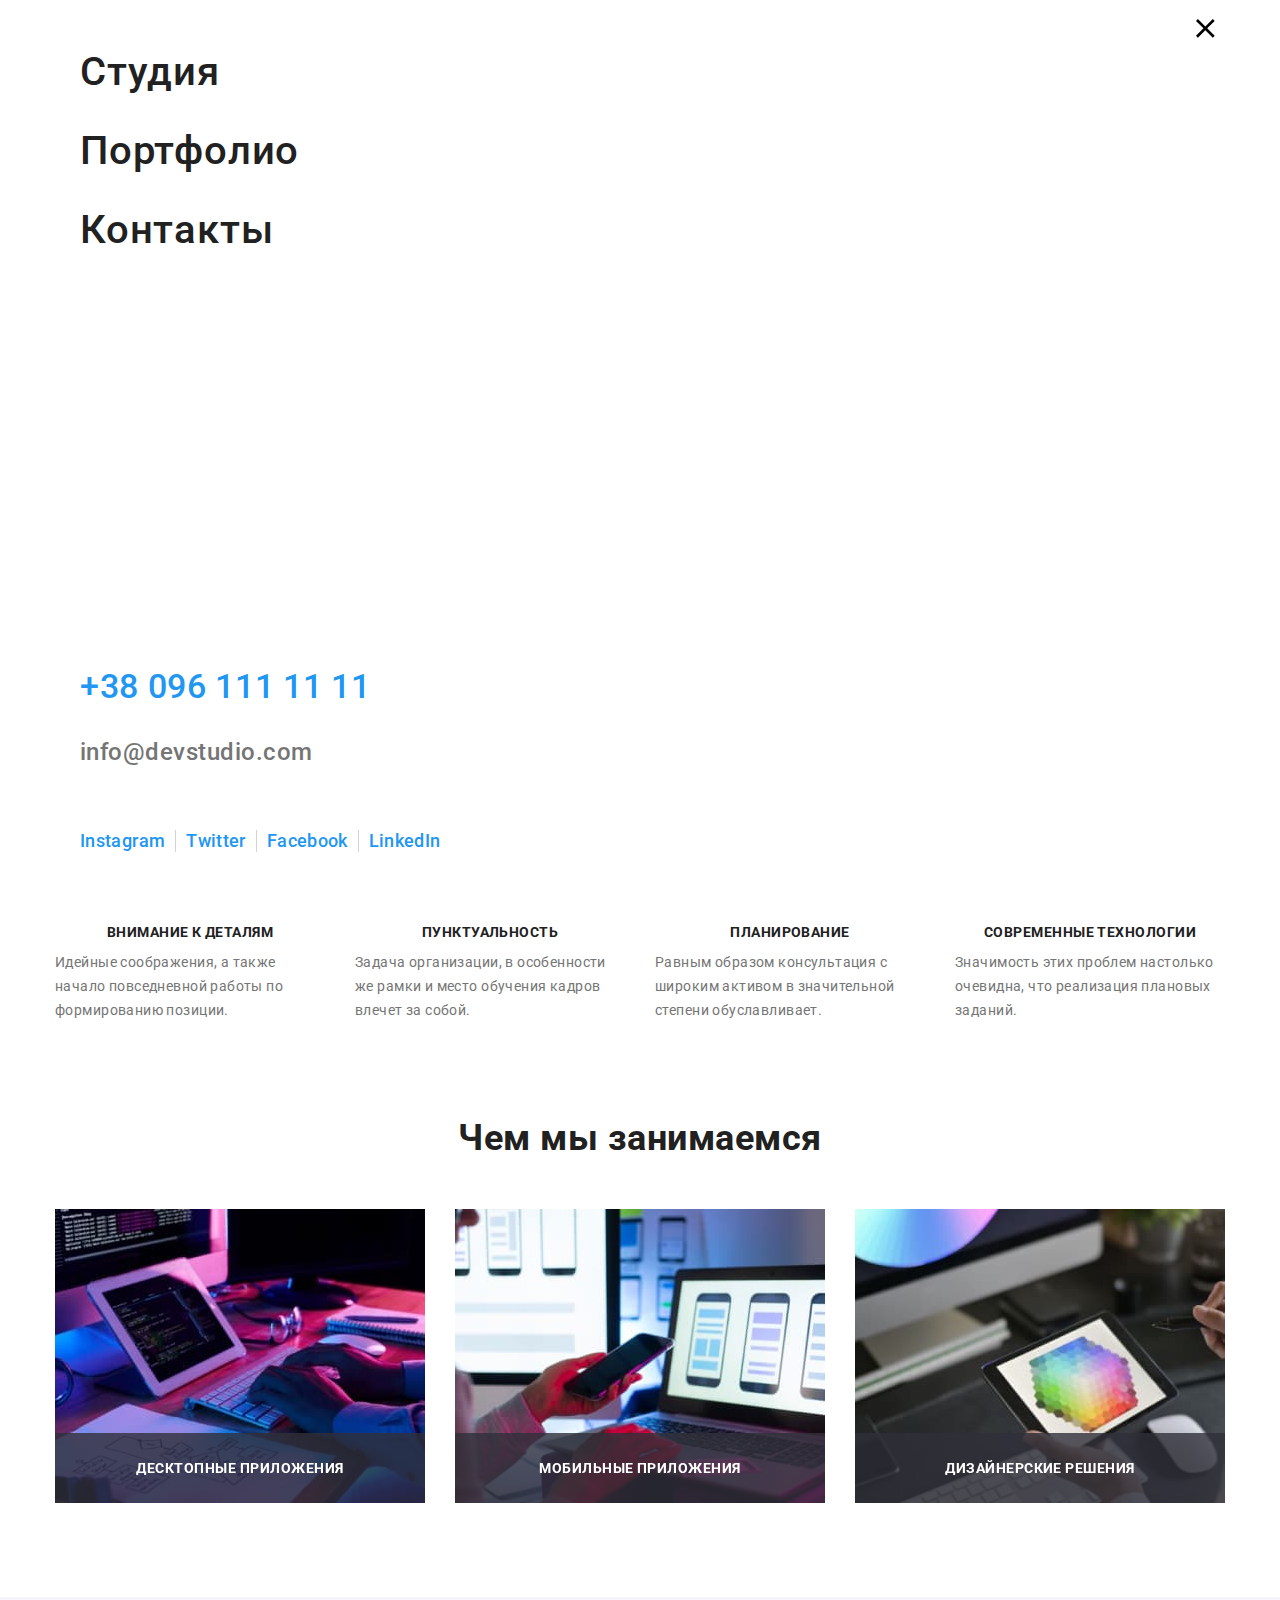
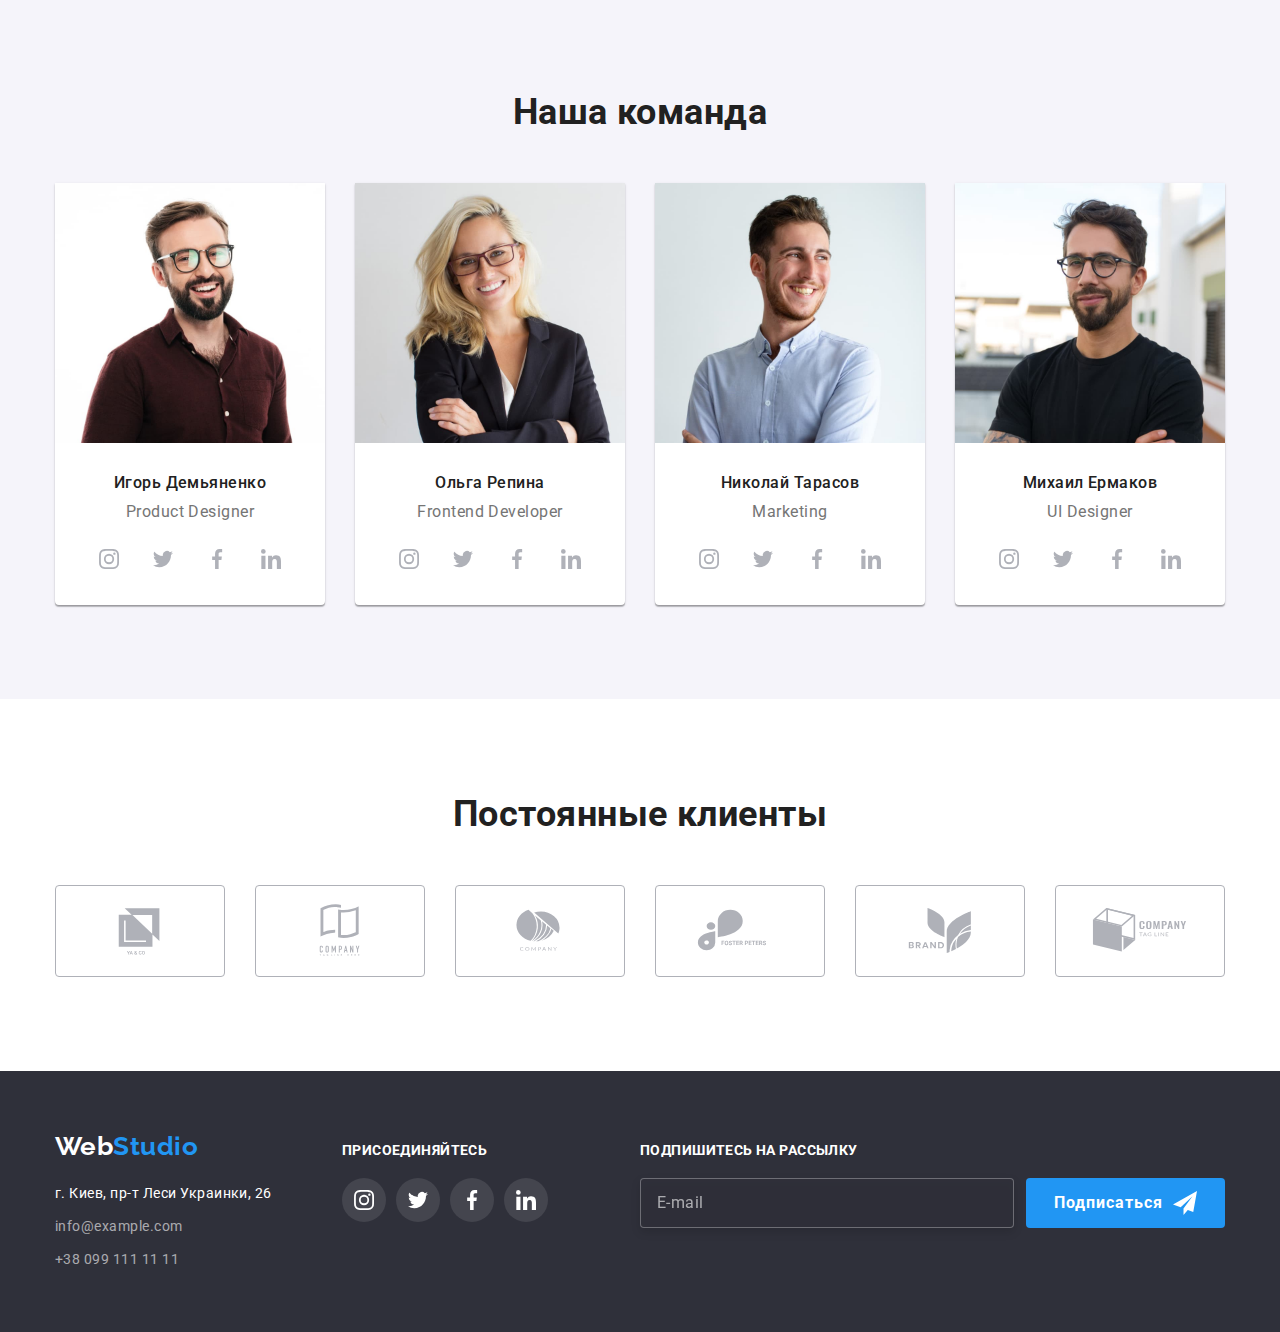
==== commit e80096f4: "header mobile menu" ====
--- a/index.html
+++ b/index.html
@@ -68,6 +68,63 @@
           </ul>
         </div>
       </div>
+
+      <!-- mob menu -->
+      <div class="mob-menu" data-menu>
+        <div class="container">
+          <button 
+        class="mob-menu__button" 
+        type="button" 
+        aria-expanded="false"
+        data-menu-button>
+          <svg class="mob-menu__icon" 
+            width="40" 
+            height="40" 
+            aria-label="Переключатель мобильного меню">
+            <use class="mob-menu__icon--close" href="./images/icons.svg#mobile-close"></use>
+          </svg>
+        </button>
+        <ul class="mob-site-nav__list">
+          <li class="mob-site-nav__item">
+            <a href="./index.html" class="mob-site-nav__link">Студия</a>
+          </li>
+          <li class="mob-site-nav__item">
+            <a href="./portfolio.html" class="mob-site-nav__link">Портфолио</a>
+          </li>
+          <li class="mob-site-nav__item">
+            <a href="" class="mob-site-nav__link">Контакты</a>
+          </li>
+        </ul>
+
+        <div class="mob-menu-bottom">
+          <ul class="mob-auth-nav__list">
+           <li class="mob-auth-nav__item">
+             <a href="tel:+380961111111" class="mob-auth-nav__link mob-auth-nav__link--size">+38 096 111 11 11</a>
+           </li>
+          <li class="mob-auth-nav__item">
+            <a href=".mailto:info@devstudio.com" class="mob-auth-nav__link">info@devstudio.com</a>
+          </li>
+        </ul>
+
+        <ul class="mob-soc__list">
+          <li class="mob-soc__item">
+            <a href="https://www.instagram.com" class="mob-soc__link">Instagram</a>
+          </li>
+          <li class="mob-soc__item">
+            <a href="https://twitter.com" class="mob-soc__link">Twitter</a>
+          </li>
+          <li class="mob-soc__item">
+            <a href="https://www.facebook.com" class="mob-soc__link">Facebook</a>
+          </li>
+          <li class="mob-soc__item">
+            <a href="https://www.linkedin.com" class="mob-soc__link">LinkedIn</a>
+          </li>
+        </ul>
+        </div>
+         
+      </div>
+        </div>
+        
     </header>
 
     <!-- Main -->
--- a/css/main.min.css
+++ b/css/main.min.css
@@ -1,2 +1,2 @@
-.site-nav,.auth-nav,.auth-nav__link,.features-icons-cont,.doing-list__element,.social-list,.social-list__link,.client__button,.footer-social__link,.modal__close-button,.button__send{display:-webkit-box;display:-ms-flexbox;display:flex;-webkit-box-align:center;-ms-flex-align:center;align-items:center;-webkit-box-pack:center;-ms-flex-pack:center;justify-content:center}.subscribe-form__button--text,.button__send,.photo-nav__button{color:#fff;background-color:#2196F3;font-weight:700;font-size:16px;line-height:1.88;letter-spacing:0.06em;cursor:pointer;border-radius:4px;padding:10px 32px;margin-left:auto;margin-right:auto;border:transparent;-webkit-transition:background-color 250ms cubic-bezier(0.4, 0, 0.2, 1);transition:background-color 250ms cubic-bezier(0.4, 0, 0.2, 1)}.subscribe-form__button--text:hover,.button__send:hover,.photo-nav__button:hover,.subscribe-form__button--text:focus,.button__send:focus,.photo-nav__button:focus{background-color:#188CE8}.section-features__title,.section-doing__title,.section-team__title,.client-section__title,.section-portfolio__title{font-weight:700;font-size:36px;line-height:1.17;text-align:center;color:#212121}.visually-hidden{position:absolute;width:1px;height:1px;margin:-1px;border:0;padding:0;white-space:nowrap;-webkit-clip-path:inset(100%);clip-path:inset(100%);clip:rect(0 0 0 0);overflow:hidden}body{background-color:#fff;color:#757575;font-family:roboto, sans-serif;letter-spacing:0.03em;font-weight:400}body.modal-open{overflow:hidden}img{display:block;max-width:100%;height:auto;margin:0;bottom:0}p,h1,h2,h3,h4{margin:0}ul{margin:0;padding:0;list-style:none}.container{width:100%;margin-left:auto;margin-right:auto;padding-left:15px;padding-right:15px}@media screen and (min-width: 480px){.container{max-width:480px}}@media screen and (min-width: 768px){.container{max-width:768px}}@media screen and (min-width: 1200px){.container{max-width:1200px}}.section{padding:60px 0}@media screen and (min-width: 1200px){.section{padding:94px 0}}.page-header{border-bottom:1px solid #ECECEC;background:#fff;display:-webkit-box;display:-ms-flexbox;display:flex;-webkit-box-align:center;-ms-flex-align:center;align-items:center}.container-header{display:-webkit-box;display:-ms-flexbox;display:flex;-webkit-box-align:center;-ms-flex-align:center;align-items:center;-webkit-box-pack:justify;-ms-flex-pack:justify;justify-content:space-between;height:80px;position:relative}.mobile-btn{display:-webkit-inline-box;display:-ms-inline-flexbox;display:inline-flex;margin:0;padding:0;border:none;background:#fff}.mobile-btn__burger:hover,.mobile-btn__burger:focus{fill:#2196F3}.mobile-btn__burger--icon-close{display:none}.mobile-btn.is-open .mobile-btn__burger--icon-close{display:block}.mobile-btn.is-open .mobile-btn__burger--icon-open{display:none}.navigation{display:none;position:absolute;top:100%;left:0;width:100%;background-color:#fff}.navigation.is-open{display:block}.logo{color:#000;font-family:Raleway, sans-serif;font-weight:700;font-size:26px;line-height:1.19;text-decoration:none;display:block;margin-right:93px}.logo__web{color:#2196F3}.site-nav{font-weight:500;font-size:14px;line-height:1.14;letter-spacing:0.02em;text-decoration:none}.site-nav__item{position:relative}.site-nav__item:not(:first-child){margin-left:50px}.site-nav__link{color:#212121;padding-top:32px;padding-bottom:32px;-webkit-transition:color 250ms cubic-bezier(0.4, 0, 0.2, 1);transition:color 250ms cubic-bezier(0.4, 0, 0.2, 1);text-decoration:none}.site-nav__link--current{color:#2196F3}.site-nav__link--current::after{display:block;position:absolute;margin-top:29px;content:'';width:100%;height:4px;background:#2196F3;border-radius:2px}.site-nav__link:hover,.site-nav__link:focus{color:#2196F3}.auth-nav{font-weight:500;font-size:14px;line-height:1.14;letter-spacing:0.02em;text-decoration:none;margin-left:auto}.auth-nav__item:not(:first-child){margin-left:30px}.auth-nav__link{color:#757575;padding-top:32px;padding-bottom:32px;text-decoration:none;-webkit-transition:color 250ms cubic-bezier(0.4, 0, 0.2, 1);transition:color 250ms cubic-bezier(0.4, 0, 0.2, 1)}.auth-nav__link:hover,.auth-nav__link:focus{color:#2196F3}.auth-nav__icon--envelope{width:16px;height:12px;margin-right:10px;fill:currentColor;text-align:center}.auth-nav__icon--smartphone{width:10px;height:16px;margin-right:10px;fill:currentColor}.hero{text-align:center;padding-top:118px;padding-bottom:118px;background-color:#2F303A;background-image:url(../images/Img-Overlay.png),url(../images/bg-hero.jpg);background-repeat:no-repeat;background-position:center;background-size:cover}@media screen and (min-width: 1200px){.hero{padding-top:200px;padding-bottom:200px}}.hero__title{color:#fff;font-weight:900;font-size:26px;line-height:1.615;letter-spacing:0.06em;text-transform:uppercase;margin-bottom:30px}@media screen and (min-width: 1200px){.hero__title{font-size:44px;line-height:1.36}}.hero__button{color:#fff;background-color:#2196F3;font-weight:700;font-size:16px;line-height:1.88;letter-spacing:0.06em;cursor:pointer;border-radius:4px;padding:10px 32px;margin-left:auto;margin-right:auto;border:transparent;-webkit-transition:background-color 250ms cubic-bezier(0.4, 0, 0.2, 1);transition:background-color 250ms cubic-bezier(0.4, 0, 0.2, 1)}.hero__button:hover,.hero__button:focus{background-color:#188CE8}.features-list{margin-bottom:-30px}@media screen and (min-width: 768px){.features-list{display:-webkit-box;display:-ms-flexbox;display:flex;-ms-flex-wrap:wrap;flex-wrap:wrap;margin-left:-30px}}@media screen and (min-width: 1200px){.features-list{-ms-flex-wrap:nowrap;flex-wrap:nowrap}}.features-list__item{margin-bottom:30px}@media screen and (min-width: 768px){.features-list__item{-ms-flex-preferred-size:calc(100% / 2 - 30px);flex-basis:calc(100% / 2 - 30px);margin-left:30px}}@media screen and (min-width: 1200px){.features-list__item{-ms-flex-preferred-size:calc(100% / 4 - 30px);flex-basis:calc(100% / 4 - 30px)}}.features-list__title{color:#212121;text-transform:uppercase;text-align:center;font-weight:700;font-size:14px;line-height:1.14;margin-top:0;margin-bottom:10px}.features-list__text{font-weight:400;font-size:14px;line-height:1.71;letter-spacing:0.03em}.features-icons-cont{margin-bottom:30px;background-color:#F5F4FA;border-radius:4px}.features-icons-cont__icon{margin:25px 0}.section-doing{padding-top:0;padding-bottom:94px}@media screen and (max-width: 1199px){.section-doing{display:none}}.section-doing__title{margin-bottom:50px}.doing-list{display:-webkit-box;display:-ms-flexbox;display:flex;-webkit-box-pack:justify;-ms-flex-pack:justify;justify-content:space-between}.doing-list__item{position:relative}.doing-list__element{position:absolute;bottom:0;width:370px;height:70px;background:rgba(47,48,58,0.8);text-transform:uppercase;font-weight:700;font-size:14px;line-height:1.143;color:#fff}.section-team{background-color:#F5F4FA;width:100%}.section-team__title{margin-top:0;margin-bottom:30px}@media screen and (min-width: 1200px){.section-team__title{margin-bottom:50px}}.team-list{margin-bottom:-30px}@media screen and (min-width: 768px){.team-list{display:-webkit-box;display:-ms-flexbox;display:flex;-ms-flex-wrap:wrap;flex-wrap:wrap;margin-left:-30px}}@media screen and (min-width: 1200px){.team-list{-ms-flex-wrap:nowrap;flex-wrap:nowrap}}.team-list__item{background-color:#fff;max-width:450px;margin-bottom:30px;-webkit-box-shadow:0px 1px 3px rgba(0,0,0,0.12),0px 1px 1px rgba(0,0,0,0.14),0px 2px 1px rgba(0,0,0,0.2);box-shadow:0px 1px 3px rgba(0,0,0,0.12),0px 1px 1px rgba(0,0,0,0.14),0px 2px 1px rgba(0,0,0,0.2);border-radius:0px 0px 4px 4px}@media screen and (min-width: 768px){.team-list__item{-ms-flex-preferred-size:calc(100% / 2 - 30px);flex-basis:calc(100% / 2 - 30px);margin-left:30px}}@media screen and (min-width: 1200px){.team-list__item{-ms-flex-preferred-size:calc(100% / 4 - 30px);flex-basis:calc(100% / 4 - 30px)}}.team-list__container{display:-webkit-box;display:-ms-flexbox;display:flex;-webkit-box-orient:vertical;-webkit-box-direction:normal;-ms-flex-direction:column;flex-direction:column;text-align:center;padding-top:30px;padding-bottom:24px}.team-list__name{color:#212121;font-weight:500;font-size:16px;line-height:1.19;padding-bottom:10px}.team-list__profession{font-size:16px;line-height:1.19;padding-bottom:16px}.social-list__item{width:44px;height:44px}.social-list__item:not(:last-child){margin-right:10px}.social-list__link{width:100%;height:100%;border-radius:50%;color:#AFB1B8;background-color:#fff;-webkit-transition:color 250ms cubic-bezier(0.4, 0, 0.2, 1),background-color 250ms cubic-bezier(0.4, 0, 0.2, 1);transition:color 250ms cubic-bezier(0.4, 0, 0.2, 1),background-color 250ms cubic-bezier(0.4, 0, 0.2, 1)}.social-list__link:hover,.social-list__link:focus{color:#fff;background-color:#2196F3}.social-list__icon{width:20px;height:20px;fill:currentColor}.client-section__title{margin-bottom:30px}@media screen and (min-width: 1200px){.client-section__title{margin-bottom:50px}}.client-section__list{display:-webkit-box;display:-ms-flexbox;display:flex;-ms-flex-wrap:wrap;flex-wrap:wrap;margin-left:-30px;margin-bottom:-30px}.client{margin-left:30px;margin-bottom:30px;-ms-flex-preferred-size:calc(100% / 2 - 30px);flex-basis:calc(100% / 2 - 30px)}@media screen and (min-width: 768px){.client{-ms-flex-preferred-size:calc(100% / 3 - 30px);flex-basis:calc(100% / 3 - 30px)}}@media screen and (min-width: 1200px){.client{-ms-flex-preferred-size:calc(100% / 6 - 30px);flex-basis:calc(100% / 6 - 30px)}}.client__button{border:1px solid #AFB1B8;border-radius:4px;height:92px;color:#AFB1B8;-webkit-transition:color 250ms cubic-bezier(0.4, 0, 0.2, 1),border 250ms cubic-bezier(0.4, 0, 0.2, 1);transition:color 250ms cubic-bezier(0.4, 0, 0.2, 1),border 250ms cubic-bezier(0.4, 0, 0.2, 1)}.client__button:hover,.client__button:focus{color:#2196F3;border:1px solid #2196F3}.client__icon{width:106px;height:60px;fill:currentColor}footer{background-color:#2F303A}.footer{padding:60px 15px}@media screen and (min-width: 1200px){.footer{display:-webkit-box;display:-ms-flexbox;display:flex;-webkit-box-orient:horizontal;-webkit-box-direction:normal;-ms-flex-direction:row;flex-direction:row;-webkit-box-align:baseline;-ms-flex-align:baseline;align-items:baseline;max-width:1200px;margin-left:auto;margin-right:auto;padding-bottom:60px}}.footer-container{display:-webkit-box;display:-ms-flexbox;display:flex;text-align:center;-webkit-box-align:center;-ms-flex-align:center;align-items:center;-webkit-box-orient:vertical;-webkit-box-direction:normal;-ms-flex-direction:column;flex-direction:column;padding:0}@media screen and (min-width: 768px){.footer-container{-webkit-box-orient:horizontal;-webkit-box-direction:normal;-ms-flex-direction:row;flex-direction:row;-ms-flex-pack:distribute;justify-content:space-around;-webkit-box-align:baseline;-ms-flex-align:baseline;align-items:baseline}}@media screen and (min-width: 1200px){.footer-container{-webkit-box-pack:start;-ms-flex-pack:start;justify-content:flex-start;text-align:left}}.footer-logo{color:#000;font-family:Raleway, sans-serif;font-weight:700;font-size:24px;line-height:1.67;text-decoration:none}@media screen and (min-width: 1200px){.footer-logo{font-size:26px;line-height:1.19}}.footer-logo--white{color:#fff;-webkit-transition:color 250ms cubic-bezier(0.4, 0, 0.2, 1);transition:color 250ms cubic-bezier(0.4, 0, 0.2, 1)}.footer-logo--blue{color:#2196F3}.footer__address,.footer__mail,.footer__phone{display:block;font-size:14px;line-height:1.71;font-style:normal;margin-bottom:9px;text-decoration:none}.footer__address:hover,.footer__address:focus,.footer__mail:hover,.footer__mail:focus,.footer__phone:hover,.footer__phone:focus{color:#2196F3}.footer__address{margin-top:20px;color:#fff;-webkit-transition:color 250ms cubic-bezier(0.4, 0, 0.2, 1);transition:color 250ms cubic-bezier(0.4, 0, 0.2, 1)}.footer__mail,.footer__phone{color:rgba(255,255,255,0.6);-webkit-transition:color 250ms cubic-bezier(0.4, 0, 0.2, 1);transition:color 250ms cubic-bezier(0.4, 0, 0.2, 1)}.footer__phone{margin-bottom:0}@media screen and (min-width: 1200px){.footer-social{padding-left:70px;padding-top:0}}.footer-social__slogan{font-weight:700;font-size:14px;line-height:1.143;letter-spacing:0.03em;text-transform:uppercase;color:#fff;padding-bottom:20px;padding-top:60px}@media screen and (min-width: 768px){.footer-social__slogan{padding-top:0}}.footer-social__list{display:-webkit-box;display:-ms-flexbox;display:flex}.footer-social__item{width:44px;height:44px}.footer-social__item:not(:last-child){margin-right:10px}.footer-social__link{width:100%;height:100%;border-radius:50%;color:#fff;background-color:rgba(255,255,255,0.1);-webkit-transition:color 250ms cubic-bezier(0.4, 0, 0.2, 1),background-color 250ms cubic-bezier(0.4, 0, 0.2, 1);transition:color 250ms cubic-bezier(0.4, 0, 0.2, 1),background-color 250ms cubic-bezier(0.4, 0, 0.2, 1)}.footer-social__link:hover,.footer-social__link:focus{color:#fff;background-color:#2196F3}.footer-social__icon{width:20px;height:20px;fill:currentColor}.subscribe-form{width:100%;text-align:center}@media screen and (min-width: 1200px){.subscribe-form{text-align:left;padding:0}}@media screen and (min-width: 1200px){.subscribe-form__flex-mix{display:-webkit-box;display:-ms-flexbox;display:flex;margin:0;padding:0}}.subscribe-form__slogan{font-weight:700;font-size:14px;line-height:1.143;letter-spacing:0.03em;text-transform:uppercase;color:#fff;padding-bottom:20px;padding-top:60px}@media screen and (min-width: 1200px){.subscribe-form__slogan{padding-top:0}}.subscribe-form__input{width:100%;height:50px;margin-bottom:20px;background:rgba(47,48,58,0.8);border:1px solid rgba(255,255,255,0.3);-webkit-filter:drop-shadow(0px 4px 4px rgba(0,0,0,0.15));filter:drop-shadow(0px 4px 4px rgba(0,0,0,0.15));border-radius:4px;padding-left:16px;color:#fff;-webkit-transition:border 250ms cubic-bezier(0.4, 0, 0.2, 1);transition:border 250ms cubic-bezier(0.4, 0, 0.2, 1);outline:none;cursor:pointer}@media screen and (min-width: 480px){.subscribe-form__input{max-width:450px}}@media screen and (min-width: 1200px){.subscribe-form__input{margin:0 12px 0 0}}.subscribe-form__input::-webkit-input-placeholder{font-size:16px;line-height:1.25;letter-spacing:0.03em;color:rgba(255,255,255,0.6)}.subscribe-form__input:-ms-input-placeholder{font-size:16px;line-height:1.25;letter-spacing:0.03em;color:rgba(255,255,255,0.6)}.subscribe-form__input::-ms-input-placeholder{font-size:16px;line-height:1.25;letter-spacing:0.03em;color:rgba(255,255,255,0.6)}.subscribe-form__input::placeholder{font-size:16px;line-height:1.25;letter-spacing:0.03em;color:rgba(255,255,255,0.6)}.subscribe-form__input:focus{border:1px solid #2196F3;border-radius:4px}.subscribe-form__button--text{display:-webkit-inline-box;display:-ms-inline-flexbox;display:inline-flex;-webkit-box-align:center;-ms-flex-align:center;align-items:center;padding:10px 28px}.subscribe-form__button--icon{width:24px;height:24px;margin-left:10px}.backdrop{position:fixed;top:0;left:0;width:100%;height:100%;background:rgba(0,0,0,0.2);z-index:2;opacity:1;visibility:visible;-webkit-transition:opacity 250ms cubic-bezier(0.4, 0, 0.2, 1),visibility 250ms cubic-bezier(0.4, 0, 0.2, 1);transition:opacity 250ms cubic-bezier(0.4, 0, 0.2, 1),visibility 250ms cubic-bezier(0.4, 0, 0.2, 1);overflow-y:scroll;padding:93px 15px}@media screen and (min-width: 1200px){.backdrop{padding:0}}.backdrop.is-hidden{visibility:hidden;opacity:0;pointer-events:none}.backdrop.is-hidden .modal{-webkit-transform:scale(0.8);transform:scale(0.8)}@media screen and (min-width: 1200px){.backdrop.is-hidden .modal{-webkit-transform:translate(-50%, -50%) scale(0.8);transform:translate(-50%, -50%) scale(0.8)}}.modal{position:relative;-webkit-transition:-webkit-transform 250ms cubic-bezier(0.4, 0, 0.2, 1);transition:-webkit-transform 250ms cubic-bezier(0.4, 0, 0.2, 1);transition:transform 250ms cubic-bezier(0.4, 0, 0.2, 1);transition:transform 250ms cubic-bezier(0.4, 0, 0.2, 1), -webkit-transform 250ms cubic-bezier(0.4, 0, 0.2, 1);margin:0 auto;max-width:450px;width:100%;background-color:#fff;-webkit-box-shadow:0px 1px 3px rgba(0,0,0,0.12),0px 1px 1px rgba(0,0,0,0.14),0px 2px 1px rgba(0,0,0,0.2);box-shadow:0px 1px 3px rgba(0,0,0,0.12),0px 1px 1px rgba(0,0,0,0.14),0px 2px 1px rgba(0,0,0,0.2);border-radius:4px;-webkit-transform:scale(1);transform:scale(1)}@media screen and (min-width: 1200px){.modal{max-width:528px;position:absolute;top:50%;left:50%;-webkit-transform:translate(-50%, -50%) scale(1);transform:translate(-50%, -50%) scale(1)}}.modal__close-button{position:absolute;right:8px;top:8px;padding:0;margin:0;width:30px;height:30px;border:1px solid rgba(0,0,0,0.1);background-color:#fff;border-radius:50%;fill:#000;-webkit-transition:fill 250ms cubic-bezier(0.4, 0, 0.2, 1);transition:fill 250ms cubic-bezier(0.4, 0, 0.2, 1);cursor:pointer}.modal__close-button:hover{fill:#2196F3}.form{margin:0 auto;padding:40px}.form__title{font-weight:700;font-size:20px;line-height:1.50;text-align:center;letter-spacing:0.03em;color:#212121;padding-bottom:12px}@media screen and (min-width: 1200px){.form__title{line-height:1.15}}.contact-form{position:relative;display:-webkit-box;display:-ms-flexbox;display:flex;-webkit-box-orient:vertical;-webkit-box-direction:normal;-ms-flex-direction:column;flex-direction:column;padding-bottom:10px;margin:0}.contact-form__label{font-weight:400;font-size:12px;line-height:1.17;letter-spacing:0.01em;margin-bottom:4px}.contact-form__input{border:1px solid rgba(33,33,33,0.2);border-radius:4px;outline:none;padding-left:42px;padding-right:16px;color:#212121;resize:none;cursor:pointer;-webkit-transition:border 250ms cubic-bezier(0.4, 0, 0.2, 1);transition:border 250ms cubic-bezier(0.4, 0, 0.2, 1)}.contact-form__input--height{height:40px}.contact-form__input--comment{padding:12px 16px}.contact-form__input::-webkit-input-placeholder{font-size:14px;line-height:1.143;letter-spacing:0.01em;color:rgba(117,117,117,0.5)}.contact-form__input:-ms-input-placeholder{font-size:14px;line-height:1.143;letter-spacing:0.01em;color:rgba(117,117,117,0.5)}.contact-form__input::-ms-input-placeholder{font-size:14px;line-height:1.143;letter-spacing:0.01em;color:rgba(117,117,117,0.5)}.contact-form__input::placeholder{font-size:14px;line-height:1.143;letter-spacing:0.01em;color:rgba(117,117,117,0.5)}@media screen and (min-width: 1200px){.contact-form__input::-webkit-input-placeholder{line-height:1.167}.contact-form__input:-ms-input-placeholder{line-height:1.167}.contact-form__input::-ms-input-placeholder{line-height:1.167}.contact-form__input::placeholder{line-height:1.167}}.contact-form__input:focus{border:1px solid #2196F3}.contact-form__input:focus+.contact-form__icon{fill:#2196F3}.contact-form__icon{position:absolute;bottom:21px;left:12px;width:18px;height:18px;fill:#212121;-webkit-transition:fill 250ms cubic-bezier(0.4, 0, 0.2, 1);transition:fill 250ms cubic-bezier(0.4, 0, 0.2, 1)}.contact-form-policy{padding-top:10px;padding-bottom:20px;margin:0}@media screen and (min-width: 1200px){.contact-form-policy{padding-bottom:30px;-webkit-box-pack:center;-ms-flex-pack:center;justify-content:center}}.contact-form-policy__label{font-size:12px;line-height:1.167;letter-spacing:0.03em;cursor:pointer;display:-webkit-box;display:-ms-flexbox;display:flex;-webkit-box-pack:center;-ms-flex-pack:center;justify-content:center;-webkit-box-align:center;-ms-flex-align:center;align-items:center}@media screen and (min-width: 1200px){.contact-form-policy__label{font-size:14px;line-height:1.714;display:-webkit-box;display:-ms-flexbox;display:flex;-webkit-box-pack:center;-ms-flex-pack:center;justify-content:center;-webkit-box-align:center;-ms-flex-align:center;align-items:center}}.contact-form-policy__label--rules{color:#2196F3;margin-left:5px}.contact-form-policy__checkbox{display:inline-block;width:16px;height:15px;border:2px solid #212121;border-radius:2px;margin-right:8px}.contact-form-policy__input:checked+.contact-form-policy__checkbox{border-color:#2196F3;background-color:#2196F3;background-image:url(../images/icon-check.svg);background-size:contain;background-repeat:no-repeat;background-origin:border-box}.button__send{min-width:200px}.photo-nav{display:-webkit-box;display:-ms-flexbox;display:flex;-ms-flex-wrap:wrap;flex-wrap:wrap;padding-bottom:40px;margin-left:-8px;margin-bottom:-15px}@media screen and (min-width: 768px){.photo-nav{-webkit-box-pack:center;-ms-flex-pack:center;justify-content:center;margin-bottom:0;padding-bottom:30px}}@media screen and (min-width: 1200px){.photo-nav{padding-bottom:50px}}.photo-nav__item{margin-left:8px;margin-bottom:15px}@media screen and (min-width: 768px){.photo-nav__item{margin-bottom:0}}.photo-nav__button{color:#212121;background-color:#F5F4FA;-webkit-box-shadow:none;box-shadow:none;font-weight:500;font-size:16px;line-height:1.63;letter-spacing:0.03em;font-family:inherit;cursor:pointer;padding:6px 22px;-webkit-transition:color 250ms cubic-bezier(0.4, 0, 0.2, 1),background-color 250ms cubic-bezier(0.4, 0, 0.2, 1),-webkit-box-shadow 250ms cubic-bezier(0.4, 0, 0.2, 1);transition:color 250ms cubic-bezier(0.4, 0, 0.2, 1),background-color 250ms cubic-bezier(0.4, 0, 0.2, 1),-webkit-box-shadow 250ms cubic-bezier(0.4, 0, 0.2, 1);transition:color 250ms cubic-bezier(0.4, 0, 0.2, 1),background-color 250ms cubic-bezier(0.4, 0, 0.2, 1),box-shadow 250ms cubic-bezier(0.4, 0, 0.2, 1);transition:color 250ms cubic-bezier(0.4, 0, 0.2, 1),background-color 250ms cubic-bezier(0.4, 0, 0.2, 1),box-shadow 250ms cubic-bezier(0.4, 0, 0.2, 1),-webkit-box-shadow 250ms cubic-bezier(0.4, 0, 0.2, 1)}.photo-nav__button:hover,.photo-nav__button:focus{color:#fff;background-color:#2196F3;-webkit-box-shadow:0px 3px 1px rgba(0,0,0,0.1),0px 1px 2px rgba(0,0,0,0.08),0px 2px 2px rgba(0,0,0,0.12);box-shadow:0px 3px 1px rgba(0,0,0,0.1),0px 1px 2px rgba(0,0,0,0.08),0px 2px 2px rgba(0,0,0,0.12)}.photo-nav__button--primary{color:#fff;background-color:#2196F3;-webkit-box-shadow:0px 3px 1px rgba(0,0,0,0.1),0px 1px 2px rgba(0,0,0,0.08),0px 2px 2px rgba(0,0,0,0.12);box-shadow:0px 3px 1px rgba(0,0,0,0.1),0px 1px 2px rgba(0,0,0,0.08),0px 2px 2px rgba(0,0,0,0.12)}.photo-cards{margin-bottom:-30px}@media screen and (min-width: 768px){.photo-cards{display:-webkit-box;display:-ms-flexbox;display:flex;-ms-flex-wrap:wrap;flex-wrap:wrap;margin-left:-30px}}.card{margin-bottom:30px;-webkit-box-shadow:none;box-shadow:none;-webkit-transition:-webkit-box-shadow 250ms cubic-bezier(0.4, 0, 0.2, 1);transition:-webkit-box-shadow 250ms cubic-bezier(0.4, 0, 0.2, 1);transition:box-shadow 250ms cubic-bezier(0.4, 0, 0.2, 1);transition:box-shadow 250ms cubic-bezier(0.4, 0, 0.2, 1), -webkit-box-shadow 250ms cubic-bezier(0.4, 0, 0.2, 1)}@media screen and (min-width: 768px){.card{-ms-flex-preferred-size:calc(100% / 2 - 30px);flex-basis:calc(100% / 2 - 30px);margin-left:30px}}@media screen and (min-width: 1200px){.card{-ms-flex-preferred-size:calc(100% / 3 - 30px);flex-basis:calc(100% / 3 - 30px);margin-left:30px}}.card:hover,.card:focus{cursor:pointer;-webkit-box-shadow:0px 1px 1px rgba(0,0,0,0.12),0px 4px 4px rgba(0,0,0,0.06),1px 4px 6px rgba(0,0,0,0.16);box-shadow:0px 1px 1px rgba(0,0,0,0.12),0px 4px 4px rgba(0,0,0,0.06),1px 4px 6px rgba(0,0,0,0.16)}.card:hover .card__overlay,.card:focus .card__overlay{-webkit-transform:translateY(0);transform:translateY(0)}.card__link{display:-webkit-box;display:-ms-flexbox;display:flex;-webkit-box-orient:vertical;-webkit-box-direction:normal;-ms-flex-direction:column;flex-direction:column;height:100%;text-decoration:none}.card__img{position:relative;overflow:hidden}.card__img--size{width:450px}.card__overlay{position:absolute;width:100%;height:100%;top:0;left:0;padding:63px 24px;font-size:18px;line-height:1.556;color:#fff;background:rgba(33,150,243,0.9);-webkit-transform:translateY(100%);transform:translateY(100%);-webkit-transition:-webkit-transform 250ms cubic-bezier(0.4, 0, 0.2, 1);transition:-webkit-transform 250ms cubic-bezier(0.4, 0, 0.2, 1);transition:transform 250ms cubic-bezier(0.4, 0, 0.2, 1);transition:transform 250ms cubic-bezier(0.4, 0, 0.2, 1), -webkit-transform 250ms cubic-bezier(0.4, 0, 0.2, 1)}.card__text{-webkit-box-flex:1;-ms-flex-positive:1;flex-grow:1;border:1px solid #EEEEEE;border-top:transparent;padding:20px 24px;-webkit-box-shadow:none;box-shadow:none}.card__project{font-weight:700;font-size:18px;line-height:2;letter-spacing:0.06em;margin-bottom:4px;color:#212121}.card__career{font-size:16px;line-height:1.88;color:#757575}
+.site-nav,.auth-nav,.auth-nav__link,.features-icons-cont,.doing-list__element,.social-list,.social-list__link,.client__button,.footer-social__link,.modal__close-button,.button__send{display:-webkit-box;display:-ms-flexbox;display:flex;-webkit-box-align:center;-ms-flex-align:center;align-items:center;-webkit-box-pack:center;-ms-flex-pack:center;justify-content:center}.subscribe-form__button--text,.button__send,.photo-nav__button{color:#fff;background-color:#2196F3;font-weight:700;font-size:16px;line-height:1.88;letter-spacing:0.06em;cursor:pointer;border-radius:4px;padding:10px 32px;margin-left:auto;margin-right:auto;border:transparent;-webkit-transition:background-color 250ms cubic-bezier(0.4, 0, 0.2, 1);transition:background-color 250ms cubic-bezier(0.4, 0, 0.2, 1)}.subscribe-form__button--text:hover,.button__send:hover,.photo-nav__button:hover,.subscribe-form__button--text:focus,.button__send:focus,.photo-nav__button:focus{background-color:#188CE8}.section-features__title,.section-doing__title,.section-team__title,.client-section__title,.section-portfolio__title{font-weight:700;font-size:36px;line-height:1.17;text-align:center;color:#212121}.visually-hidden{position:absolute;width:1px;height:1px;margin:-1px;border:0;padding:0;white-space:nowrap;-webkit-clip-path:inset(100%);clip-path:inset(100%);clip:rect(0 0 0 0);overflow:hidden}body{background-color:#fff;color:#757575;font-family:roboto, sans-serif;letter-spacing:0.03em;font-weight:400}body.modal-open{overflow:hidden}img{display:block;max-width:100%;height:auto;margin:0;bottom:0}p,h1,h2,h3,h4{margin:0}ul{margin:0;padding:0;list-style:none}.container{width:100%;margin-left:auto;margin-right:auto;padding-left:15px;padding-right:15px}@media screen and (min-width: 480px){.container{max-width:480px}}@media screen and (min-width: 768px){.container{max-width:768px}}@media screen and (min-width: 1200px){.container{max-width:1200px}}.section{padding:60px 0}@media screen and (min-width: 1200px){.section{padding:94px 0}}.page-header{border-bottom:1px solid #ECECEC;background:#fff;display:-webkit-box;display:-ms-flexbox;display:flex;-webkit-box-align:center;-ms-flex-align:center;align-items:center}.container-header{display:-webkit-box;display:-ms-flexbox;display:flex;-webkit-box-align:center;-ms-flex-align:center;align-items:center;-webkit-box-pack:justify;-ms-flex-pack:justify;justify-content:space-between;height:80px}.mobile-btn{display:-webkit-inline-box;display:-ms-inline-flexbox;display:inline-flex;margin:0;padding:0;border:none;background:#fff}@media screen and (min-width: 768px){.mobile-btn{display:none}}.mobile-btn__burger:hover,.mobile-btn__burger:focus{fill:#2196F3}.mobile-btn__burger--icon-close{display:none}.mobile-btn.is-open .mobile-btn__burger--icon-close{display:block}.mobile-btn.is-open .mobile-btn__burger--icon-open{display:none}@media screen and (max-width: 767px){.navigation{display:none}}.logo{color:#000;font-family:Raleway, sans-serif;font-weight:700;font-size:26px;line-height:1.19;text-decoration:none;display:block;margin-right:93px}.logo__web{color:#2196F3}.site-nav{font-weight:500;font-size:14px;line-height:1.14;letter-spacing:0.02em;text-decoration:none}.site-nav__item{position:relative}.site-nav__item:not(:first-child){margin-left:50px}.site-nav__link{color:#212121;padding-top:32px;padding-bottom:32px;-webkit-transition:color 250ms cubic-bezier(0.4, 0, 0.2, 1);transition:color 250ms cubic-bezier(0.4, 0, 0.2, 1);text-decoration:none}.site-nav__link--current{color:#2196F3}.site-nav__link--current::after{display:block;position:absolute;margin-top:29px;content:'';width:100%;height:4px;background:#2196F3;border-radius:2px}.site-nav__link:hover,.site-nav__link:focus{color:#2196F3}.auth-nav{font-weight:500;font-size:14px;line-height:1.14;letter-spacing:0.02em;text-decoration:none;margin-left:auto}.auth-nav__item:not(:first-child){margin-left:30px}.auth-nav__link{color:#757575;padding-top:32px;padding-bottom:32px;text-decoration:none;-webkit-transition:color 250ms cubic-bezier(0.4, 0, 0.2, 1);transition:color 250ms cubic-bezier(0.4, 0, 0.2, 1)}.auth-nav__link:hover,.auth-nav__link:focus{color:#2196F3}.auth-nav__icon--envelope{width:16px;height:12px;margin-right:10px;fill:currentColor;text-align:center}.auth-nav__icon--smartphone{width:10px;height:16px;margin-right:10px;fill:currentColor}.mob-menu__button{position:absolute;top:-40px;right:15px;display:-webkit-inline-box;display:-ms-inline-flexbox;display:inline-flex;margin:0;padding:0;border:none;background:#fff}.mob-menu{position:fixed;top:0;width:100%;height:100%;background-color:#fff;padding-top:48px;padding-bottom:48px}.mob-menuis-hidden{opacity:0;visibility:hidden;pointer-events:none}.mob-menu .container{position:relative;display:-webkit-box;display:-ms-flexbox;display:flex;-webkit-box-orient:vertical;-webkit-box-direction:normal;-ms-flex-direction:column;flex-direction:column;-webkit-box-pack:justify;-ms-flex-pack:justify;justify-content:space-between;height:100%;padding-left:40px;padding-right:40px}.mob-site-nav__item:not(:last-child){margin-bottom:32px}.mob-site-nav__link{text-decoration:none;font-weight:500;font-size:40px;line-height:1.175;letter-spacing:0.02em;color:#212121}.mob-site-nav__link:hover,.mob-site-nav__link:focus{color:#2196F3}.mob-auth-nav__list{margin-bottom:64px}.mob-auth-nav__item:not(:last-child){margin-bottom:32px}.mob-auth-nav__link{text-decoration:none;font-weight:500;font-size:24px;line-height:1.167;letter-spacing:0.02em;color:#757575}.mob-auth-nav__link:hover,.mob-auth-nav__link:focus{color:#2196F3}.mob-auth-nav__link--size{font-size:34px;line-height:1.18;color:#2196F3}@media screen and (max-width: 376px){.mob-auth-nav__link--size{font-size:27px}}.mob-soc__list{display:-webkit-box;display:-ms-flexbox;display:flex;-ms-flex-wrap:wrap;flex-wrap:wrap}.mob-soc__item:not(:last-child){padding-right:10px;margin-right:10px;border-right:1px solid rgba(33,33,33,0.2)}.mob-soc__link{text-decoration:none;font-weight:500;font-size:18px;line-height:1.22;letter-spacing:0.02em;color:#2196F3}.hero{text-align:center;padding-top:118px;padding-bottom:118px;background-color:#2F303A;background-image:url(../images/Img-Overlay.png),url(../images/bg-hero.jpg);background-repeat:no-repeat;background-position:center;background-size:cover}@media screen and (min-width: 1200px){.hero{padding-top:200px;padding-bottom:200px}}.hero__title{color:#fff;font-weight:900;font-size:26px;line-height:1.615;letter-spacing:0.06em;text-transform:uppercase;margin-bottom:30px}@media screen and (min-width: 1200px){.hero__title{font-size:44px;line-height:1.36}}.hero__button{color:#fff;background-color:#2196F3;font-weight:700;font-size:16px;line-height:1.88;letter-spacing:0.06em;cursor:pointer;border-radius:4px;padding:10px 32px;margin-left:auto;margin-right:auto;border:transparent;-webkit-transition:background-color 250ms cubic-bezier(0.4, 0, 0.2, 1);transition:background-color 250ms cubic-bezier(0.4, 0, 0.2, 1)}.hero__button:hover,.hero__button:focus{background-color:#188CE8}.features-list{margin-bottom:-30px}@media screen and (min-width: 768px){.features-list{display:-webkit-box;display:-ms-flexbox;display:flex;-ms-flex-wrap:wrap;flex-wrap:wrap;margin-left:-30px}}@media screen and (min-width: 1200px){.features-list{-ms-flex-wrap:nowrap;flex-wrap:nowrap}}.features-list__item{margin-bottom:30px}@media screen and (min-width: 768px){.features-list__item{-ms-flex-preferred-size:calc(100% / 2 - 30px);flex-basis:calc(100% / 2 - 30px);margin-left:30px}}@media screen and (min-width: 1200px){.features-list__item{-ms-flex-preferred-size:calc(100% / 4 - 30px);flex-basis:calc(100% / 4 - 30px)}}.features-list__title{color:#212121;text-transform:uppercase;text-align:center;font-weight:700;font-size:14px;line-height:1.14;margin-top:0;margin-bottom:10px}.features-list__text{font-weight:400;font-size:14px;line-height:1.71;letter-spacing:0.03em}.features-icons-cont{margin-bottom:30px;background-color:#F5F4FA;border-radius:4px}.features-icons-cont__icon{margin:25px 0}.section-doing{padding-top:0;padding-bottom:94px}@media screen and (max-width: 1199px){.section-doing{display:none}}.section-doing__title{margin-bottom:50px}.doing-list{display:-webkit-box;display:-ms-flexbox;display:flex;-webkit-box-pack:justify;-ms-flex-pack:justify;justify-content:space-between}.doing-list__item{position:relative}.doing-list__element{position:absolute;bottom:0;width:370px;height:70px;background:rgba(47,48,58,0.8);text-transform:uppercase;font-weight:700;font-size:14px;line-height:1.143;color:#fff}.section-team{background-color:#F5F4FA;width:100%}.section-team__title{margin-top:0;margin-bottom:30px}@media screen and (min-width: 1200px){.section-team__title{margin-bottom:50px}}.team-list{margin-bottom:-30px}@media screen and (min-width: 768px){.team-list{display:-webkit-box;display:-ms-flexbox;display:flex;-ms-flex-wrap:wrap;flex-wrap:wrap;margin-left:-30px}}@media screen and (min-width: 1200px){.team-list{-ms-flex-wrap:nowrap;flex-wrap:nowrap}}.team-list__item{background-color:#fff;max-width:450px;margin-bottom:30px;-webkit-box-shadow:0px 1px 3px rgba(0,0,0,0.12),0px 1px 1px rgba(0,0,0,0.14),0px 2px 1px rgba(0,0,0,0.2);box-shadow:0px 1px 3px rgba(0,0,0,0.12),0px 1px 1px rgba(0,0,0,0.14),0px 2px 1px rgba(0,0,0,0.2);border-radius:0px 0px 4px 4px}@media screen and (min-width: 768px){.team-list__item{-ms-flex-preferred-size:calc(100% / 2 - 30px);flex-basis:calc(100% / 2 - 30px);margin-left:30px}}@media screen and (min-width: 1200px){.team-list__item{-ms-flex-preferred-size:calc(100% / 4 - 30px);flex-basis:calc(100% / 4 - 30px)}}.team-list__container{display:-webkit-box;display:-ms-flexbox;display:flex;-webkit-box-orient:vertical;-webkit-box-direction:normal;-ms-flex-direction:column;flex-direction:column;text-align:center;padding-top:30px;padding-bottom:24px}.team-list__name{color:#212121;font-weight:500;font-size:16px;line-height:1.19;padding-bottom:10px}.team-list__profession{font-size:16px;line-height:1.19;padding-bottom:16px}.social-list__item{width:44px;height:44px}.social-list__item:not(:last-child){margin-right:10px}.social-list__link{width:100%;height:100%;border-radius:50%;color:#AFB1B8;background-color:#fff;-webkit-transition:color 250ms cubic-bezier(0.4, 0, 0.2, 1),background-color 250ms cubic-bezier(0.4, 0, 0.2, 1);transition:color 250ms cubic-bezier(0.4, 0, 0.2, 1),background-color 250ms cubic-bezier(0.4, 0, 0.2, 1)}.social-list__link:hover,.social-list__link:focus{color:#fff;background-color:#2196F3}.social-list__icon{width:20px;height:20px;fill:currentColor}.client-section__title{margin-bottom:30px}@media screen and (min-width: 1200px){.client-section__title{margin-bottom:50px}}.client-section__list{display:-webkit-box;display:-ms-flexbox;display:flex;-ms-flex-wrap:wrap;flex-wrap:wrap;margin-left:-30px;margin-bottom:-30px}.client{margin-left:30px;margin-bottom:30px;-ms-flex-preferred-size:calc(100% / 2 - 30px);flex-basis:calc(100% / 2 - 30px)}@media screen and (min-width: 768px){.client{-ms-flex-preferred-size:calc(100% / 3 - 30px);flex-basis:calc(100% / 3 - 30px)}}@media screen and (min-width: 1200px){.client{-ms-flex-preferred-size:calc(100% / 6 - 30px);flex-basis:calc(100% / 6 - 30px)}}.client__button{border:1px solid #AFB1B8;border-radius:4px;height:92px;color:#AFB1B8;-webkit-transition:color 250ms cubic-bezier(0.4, 0, 0.2, 1),border 250ms cubic-bezier(0.4, 0, 0.2, 1);transition:color 250ms cubic-bezier(0.4, 0, 0.2, 1),border 250ms cubic-bezier(0.4, 0, 0.2, 1)}.client__button:hover,.client__button:focus{color:#2196F3;border:1px solid #2196F3}.client__icon{width:106px;height:60px;fill:currentColor}footer{background-color:#2F303A}.footer{padding:60px 15px}@media screen and (min-width: 1200px){.footer{display:-webkit-box;display:-ms-flexbox;display:flex;-webkit-box-orient:horizontal;-webkit-box-direction:normal;-ms-flex-direction:row;flex-direction:row;-webkit-box-align:baseline;-ms-flex-align:baseline;align-items:baseline;max-width:1200px;margin-left:auto;margin-right:auto;padding-bottom:60px}}.footer-container{display:-webkit-box;display:-ms-flexbox;display:flex;text-align:center;-webkit-box-align:center;-ms-flex-align:center;align-items:center;-webkit-box-orient:vertical;-webkit-box-direction:normal;-ms-flex-direction:column;flex-direction:column;padding:0}@media screen and (min-width: 768px){.footer-container{-webkit-box-orient:horizontal;-webkit-box-direction:normal;-ms-flex-direction:row;flex-direction:row;-ms-flex-pack:distribute;justify-content:space-around;-webkit-box-align:baseline;-ms-flex-align:baseline;align-items:baseline}}@media screen and (min-width: 1200px){.footer-container{-webkit-box-pack:start;-ms-flex-pack:start;justify-content:flex-start;text-align:left}}.footer-logo{color:#000;font-family:Raleway, sans-serif;font-weight:700;font-size:24px;line-height:1.67;text-decoration:none}@media screen and (min-width: 1200px){.footer-logo{font-size:26px;line-height:1.19}}.footer-logo--white{color:#fff;-webkit-transition:color 250ms cubic-bezier(0.4, 0, 0.2, 1);transition:color 250ms cubic-bezier(0.4, 0, 0.2, 1)}.footer-logo--blue{color:#2196F3}.footer__address,.footer__mail,.footer__phone{display:block;font-size:14px;line-height:1.71;font-style:normal;margin-bottom:9px;text-decoration:none}.footer__address:hover,.footer__address:focus,.footer__mail:hover,.footer__mail:focus,.footer__phone:hover,.footer__phone:focus{color:#2196F3}.footer__address{margin-top:20px;color:#fff;-webkit-transition:color 250ms cubic-bezier(0.4, 0, 0.2, 1);transition:color 250ms cubic-bezier(0.4, 0, 0.2, 1)}.footer__mail,.footer__phone{color:rgba(255,255,255,0.6);-webkit-transition:color 250ms cubic-bezier(0.4, 0, 0.2, 1);transition:color 250ms cubic-bezier(0.4, 0, 0.2, 1)}.footer__phone{margin-bottom:0}@media screen and (min-width: 1200px){.footer-social{padding-left:70px;padding-top:0}}.footer-social__slogan{font-weight:700;font-size:14px;line-height:1.143;letter-spacing:0.03em;text-transform:uppercase;color:#fff;padding-bottom:20px;padding-top:60px}@media screen and (min-width: 768px){.footer-social__slogan{padding-top:0}}.footer-social__list{display:-webkit-box;display:-ms-flexbox;display:flex}.footer-social__item{width:44px;height:44px}.footer-social__item:not(:last-child){margin-right:10px}.footer-social__link{width:100%;height:100%;border-radius:50%;color:#fff;background-color:rgba(255,255,255,0.1);-webkit-transition:color 250ms cubic-bezier(0.4, 0, 0.2, 1),background-color 250ms cubic-bezier(0.4, 0, 0.2, 1);transition:color 250ms cubic-bezier(0.4, 0, 0.2, 1),background-color 250ms cubic-bezier(0.4, 0, 0.2, 1)}.footer-social__link:hover,.footer-social__link:focus{color:#fff;background-color:#2196F3}.footer-social__icon{width:20px;height:20px;fill:currentColor}.subscribe-form{width:100%;text-align:center}@media screen and (min-width: 1200px){.subscribe-form{text-align:left;padding:0}}@media screen and (min-width: 1200px){.subscribe-form__flex-mix{display:-webkit-box;display:-ms-flexbox;display:flex;margin:0;padding:0}}.subscribe-form__slogan{font-weight:700;font-size:14px;line-height:1.143;letter-spacing:0.03em;text-transform:uppercase;color:#fff;padding-bottom:20px;padding-top:60px}@media screen and (min-width: 1200px){.subscribe-form__slogan{padding-top:0}}.subscribe-form__input{width:100%;height:50px;margin-bottom:20px;background:rgba(47,48,58,0.8);border:1px solid rgba(255,255,255,0.3);-webkit-filter:drop-shadow(0px 4px 4px rgba(0,0,0,0.15));filter:drop-shadow(0px 4px 4px rgba(0,0,0,0.15));border-radius:4px;padding-left:16px;color:#fff;-webkit-transition:border 250ms cubic-bezier(0.4, 0, 0.2, 1);transition:border 250ms cubic-bezier(0.4, 0, 0.2, 1);outline:none;cursor:pointer}@media screen and (min-width: 480px){.subscribe-form__input{max-width:450px}}@media screen and (min-width: 1200px){.subscribe-form__input{margin:0 12px 0 0}}.subscribe-form__input::-webkit-input-placeholder{font-size:16px;line-height:1.25;letter-spacing:0.03em;color:rgba(255,255,255,0.6)}.subscribe-form__input:-ms-input-placeholder{font-size:16px;line-height:1.25;letter-spacing:0.03em;color:rgba(255,255,255,0.6)}.subscribe-form__input::-ms-input-placeholder{font-size:16px;line-height:1.25;letter-spacing:0.03em;color:rgba(255,255,255,0.6)}.subscribe-form__input::placeholder{font-size:16px;line-height:1.25;letter-spacing:0.03em;color:rgba(255,255,255,0.6)}.subscribe-form__input:focus{border:1px solid #2196F3;border-radius:4px}.subscribe-form__button--text{display:-webkit-inline-box;display:-ms-inline-flexbox;display:inline-flex;-webkit-box-align:center;-ms-flex-align:center;align-items:center;padding:10px 28px}.subscribe-form__button--icon{width:24px;height:24px;margin-left:10px}.backdrop{position:fixed;top:0;left:0;width:100%;height:100%;background:rgba(0,0,0,0.2);z-index:2;opacity:1;visibility:visible;-webkit-transition:opacity 250ms cubic-bezier(0.4, 0, 0.2, 1),visibility 250ms cubic-bezier(0.4, 0, 0.2, 1);transition:opacity 250ms cubic-bezier(0.4, 0, 0.2, 1),visibility 250ms cubic-bezier(0.4, 0, 0.2, 1);overflow-y:scroll;padding:93px 15px}@media screen and (min-width: 1200px){.backdrop{padding:0}}.backdrop.is-hidden{visibility:hidden;opacity:0;pointer-events:none}.backdrop.is-hidden .modal{-webkit-transform:scale(0.8);transform:scale(0.8)}@media screen and (min-width: 1200px){.backdrop.is-hidden .modal{-webkit-transform:translate(-50%, -50%) scale(0.8);transform:translate(-50%, -50%) scale(0.8)}}.modal{position:relative;-webkit-transition:-webkit-transform 250ms cubic-bezier(0.4, 0, 0.2, 1);transition:-webkit-transform 250ms cubic-bezier(0.4, 0, 0.2, 1);transition:transform 250ms cubic-bezier(0.4, 0, 0.2, 1);transition:transform 250ms cubic-bezier(0.4, 0, 0.2, 1), -webkit-transform 250ms cubic-bezier(0.4, 0, 0.2, 1);margin:0 auto;max-width:450px;width:100%;background-color:#fff;-webkit-box-shadow:0px 1px 3px rgba(0,0,0,0.12),0px 1px 1px rgba(0,0,0,0.14),0px 2px 1px rgba(0,0,0,0.2);box-shadow:0px 1px 3px rgba(0,0,0,0.12),0px 1px 1px rgba(0,0,0,0.14),0px 2px 1px rgba(0,0,0,0.2);border-radius:4px;-webkit-transform:scale(1);transform:scale(1)}@media screen and (min-width: 1200px){.modal{max-width:528px;position:absolute;top:50%;left:50%;-webkit-transform:translate(-50%, -50%) scale(1);transform:translate(-50%, -50%) scale(1)}}.modal__close-button{position:absolute;right:8px;top:8px;padding:0;margin:0;width:30px;height:30px;border:1px solid rgba(0,0,0,0.1);background-color:#fff;border-radius:50%;fill:#000;-webkit-transition:fill 250ms cubic-bezier(0.4, 0, 0.2, 1);transition:fill 250ms cubic-bezier(0.4, 0, 0.2, 1);cursor:pointer}.modal__close-button:hover{fill:#2196F3}.form{margin:0 auto;padding:40px}.form__title{font-weight:700;font-size:20px;line-height:1.50;text-align:center;letter-spacing:0.03em;color:#212121;padding-bottom:12px}@media screen and (min-width: 1200px){.form__title{line-height:1.15}}.contact-form{position:relative;display:-webkit-box;display:-ms-flexbox;display:flex;-webkit-box-orient:vertical;-webkit-box-direction:normal;-ms-flex-direction:column;flex-direction:column;padding-bottom:10px;margin:0}.contact-form__label{font-weight:400;font-size:12px;line-height:1.17;letter-spacing:0.01em;margin-bottom:4px}.contact-form__input{border:1px solid rgba(33,33,33,0.2);border-radius:4px;outline:none;padding-left:42px;padding-right:16px;color:#212121;resize:none;cursor:pointer;-webkit-transition:border 250ms cubic-bezier(0.4, 0, 0.2, 1);transition:border 250ms cubic-bezier(0.4, 0, 0.2, 1)}.contact-form__input--height{height:40px}.contact-form__input--comment{padding:12px 16px}.contact-form__input::-webkit-input-placeholder{font-size:14px;line-height:1.143;letter-spacing:0.01em;color:rgba(117,117,117,0.5)}.contact-form__input:-ms-input-placeholder{font-size:14px;line-height:1.143;letter-spacing:0.01em;color:rgba(117,117,117,0.5)}.contact-form__input::-ms-input-placeholder{font-size:14px;line-height:1.143;letter-spacing:0.01em;color:rgba(117,117,117,0.5)}.contact-form__input::placeholder{font-size:14px;line-height:1.143;letter-spacing:0.01em;color:rgba(117,117,117,0.5)}@media screen and (min-width: 1200px){.contact-form__input::-webkit-input-placeholder{line-height:1.167}.contact-form__input:-ms-input-placeholder{line-height:1.167}.contact-form__input::-ms-input-placeholder{line-height:1.167}.contact-form__input::placeholder{line-height:1.167}}.contact-form__input:focus{border:1px solid #2196F3}.contact-form__input:focus+.contact-form__icon{fill:#2196F3}.contact-form__icon{position:absolute;bottom:21px;left:12px;width:18px;height:18px;fill:#212121;-webkit-transition:fill 250ms cubic-bezier(0.4, 0, 0.2, 1);transition:fill 250ms cubic-bezier(0.4, 0, 0.2, 1)}.contact-form-policy{padding-top:10px;padding-bottom:20px;margin:0}@media screen and (min-width: 1200px){.contact-form-policy{padding-bottom:30px;-webkit-box-pack:center;-ms-flex-pack:center;justify-content:center}}.contact-form-policy__label{font-size:12px;line-height:1.167;letter-spacing:0.03em;cursor:pointer;display:-webkit-box;display:-ms-flexbox;display:flex;-webkit-box-pack:center;-ms-flex-pack:center;justify-content:center;-webkit-box-align:center;-ms-flex-align:center;align-items:center}@media screen and (min-width: 1200px){.contact-form-policy__label{font-size:14px;line-height:1.714;display:-webkit-box;display:-ms-flexbox;display:flex;-webkit-box-pack:center;-ms-flex-pack:center;justify-content:center;-webkit-box-align:center;-ms-flex-align:center;align-items:center}}.contact-form-policy__label--rules{color:#2196F3;margin-left:5px}.contact-form-policy__checkbox{display:inline-block;width:16px;height:15px;border:2px solid #212121;border-radius:2px;margin-right:8px}.contact-form-policy__input:checked+.contact-form-policy__checkbox{border-color:#2196F3;background-color:#2196F3;background-image:url(../images/icon-check.svg);background-size:contain;background-repeat:no-repeat;background-origin:border-box}.button__send{min-width:200px}.photo-nav{display:-webkit-box;display:-ms-flexbox;display:flex;-ms-flex-wrap:wrap;flex-wrap:wrap;padding-bottom:40px;margin-left:-8px;margin-bottom:-15px}@media screen and (min-width: 768px){.photo-nav{-webkit-box-pack:center;-ms-flex-pack:center;justify-content:center;margin-bottom:0;padding-bottom:30px}}@media screen and (min-width: 1200px){.photo-nav{padding-bottom:50px}}.photo-nav__item{margin-left:8px;margin-bottom:15px}@media screen and (min-width: 768px){.photo-nav__item{margin-bottom:0}}.photo-nav__button{color:#212121;background-color:#F5F4FA;-webkit-box-shadow:none;box-shadow:none;font-weight:500;font-size:16px;line-height:1.63;letter-spacing:0.03em;font-family:inherit;cursor:pointer;padding:6px 22px;-webkit-transition:color 250ms cubic-bezier(0.4, 0, 0.2, 1),background-color 250ms cubic-bezier(0.4, 0, 0.2, 1),-webkit-box-shadow 250ms cubic-bezier(0.4, 0, 0.2, 1);transition:color 250ms cubic-bezier(0.4, 0, 0.2, 1),background-color 250ms cubic-bezier(0.4, 0, 0.2, 1),-webkit-box-shadow 250ms cubic-bezier(0.4, 0, 0.2, 1);transition:color 250ms cubic-bezier(0.4, 0, 0.2, 1),background-color 250ms cubic-bezier(0.4, 0, 0.2, 1),box-shadow 250ms cubic-bezier(0.4, 0, 0.2, 1);transition:color 250ms cubic-bezier(0.4, 0, 0.2, 1),background-color 250ms cubic-bezier(0.4, 0, 0.2, 1),box-shadow 250ms cubic-bezier(0.4, 0, 0.2, 1),-webkit-box-shadow 250ms cubic-bezier(0.4, 0, 0.2, 1)}.photo-nav__button:hover,.photo-nav__button:focus{color:#fff;background-color:#2196F3;-webkit-box-shadow:0px 3px 1px rgba(0,0,0,0.1),0px 1px 2px rgba(0,0,0,0.08),0px 2px 2px rgba(0,0,0,0.12);box-shadow:0px 3px 1px rgba(0,0,0,0.1),0px 1px 2px rgba(0,0,0,0.08),0px 2px 2px rgba(0,0,0,0.12)}.photo-nav__button--primary{color:#fff;background-color:#2196F3;-webkit-box-shadow:0px 3px 1px rgba(0,0,0,0.1),0px 1px 2px rgba(0,0,0,0.08),0px 2px 2px rgba(0,0,0,0.12);box-shadow:0px 3px 1px rgba(0,0,0,0.1),0px 1px 2px rgba(0,0,0,0.08),0px 2px 2px rgba(0,0,0,0.12)}.photo-cards{margin-bottom:-30px}@media screen and (min-width: 768px){.photo-cards{display:-webkit-box;display:-ms-flexbox;display:flex;-ms-flex-wrap:wrap;flex-wrap:wrap;margin-left:-30px}}.card{margin-bottom:30px;-webkit-box-shadow:none;box-shadow:none;-webkit-transition:-webkit-box-shadow 250ms cubic-bezier(0.4, 0, 0.2, 1);transition:-webkit-box-shadow 250ms cubic-bezier(0.4, 0, 0.2, 1);transition:box-shadow 250ms cubic-bezier(0.4, 0, 0.2, 1);transition:box-shadow 250ms cubic-bezier(0.4, 0, 0.2, 1), -webkit-box-shadow 250ms cubic-bezier(0.4, 0, 0.2, 1)}@media screen and (min-width: 768px){.card{-ms-flex-preferred-size:calc(100% / 2 - 30px);flex-basis:calc(100% / 2 - 30px);margin-left:30px}}@media screen and (min-width: 1200px){.card{-ms-flex-preferred-size:calc(100% / 3 - 30px);flex-basis:calc(100% / 3 - 30px);margin-left:30px}}.card:hover,.card:focus{cursor:pointer;-webkit-box-shadow:0px 1px 1px rgba(0,0,0,0.12),0px 4px 4px rgba(0,0,0,0.06),1px 4px 6px rgba(0,0,0,0.16);box-shadow:0px 1px 1px rgba(0,0,0,0.12),0px 4px 4px rgba(0,0,0,0.06),1px 4px 6px rgba(0,0,0,0.16)}.card:hover .card__overlay,.card:focus .card__overlay{-webkit-transform:translateY(0);transform:translateY(0)}.card__link{display:-webkit-box;display:-ms-flexbox;display:flex;-webkit-box-orient:vertical;-webkit-box-direction:normal;-ms-flex-direction:column;flex-direction:column;height:100%;text-decoration:none}.card__img{position:relative;overflow:hidden}.card__img--size{width:450px}.card__overlay{position:absolute;width:100%;height:100%;top:0;left:0;padding:63px 24px;font-size:18px;line-height:1.556;color:#fff;background:rgba(33,150,243,0.9);-webkit-transform:translateY(100%);transform:translateY(100%);-webkit-transition:-webkit-transform 250ms cubic-bezier(0.4, 0, 0.2, 1);transition:-webkit-transform 250ms cubic-bezier(0.4, 0, 0.2, 1);transition:transform 250ms cubic-bezier(0.4, 0, 0.2, 1);transition:transform 250ms cubic-bezier(0.4, 0, 0.2, 1), -webkit-transform 250ms cubic-bezier(0.4, 0, 0.2, 1)}.card__text{-webkit-box-flex:1;-ms-flex-positive:1;flex-grow:1;border:1px solid #EEEEEE;border-top:transparent;padding:20px 24px;-webkit-box-shadow:none;box-shadow:none}.card__project{font-weight:700;font-size:18px;line-height:2;letter-spacing:0.06em;margin-bottom:4px;color:#212121}.card__career{font-size:16px;line-height:1.88;color:#757575}
 /*# sourceMappingURL=main.min.css.map */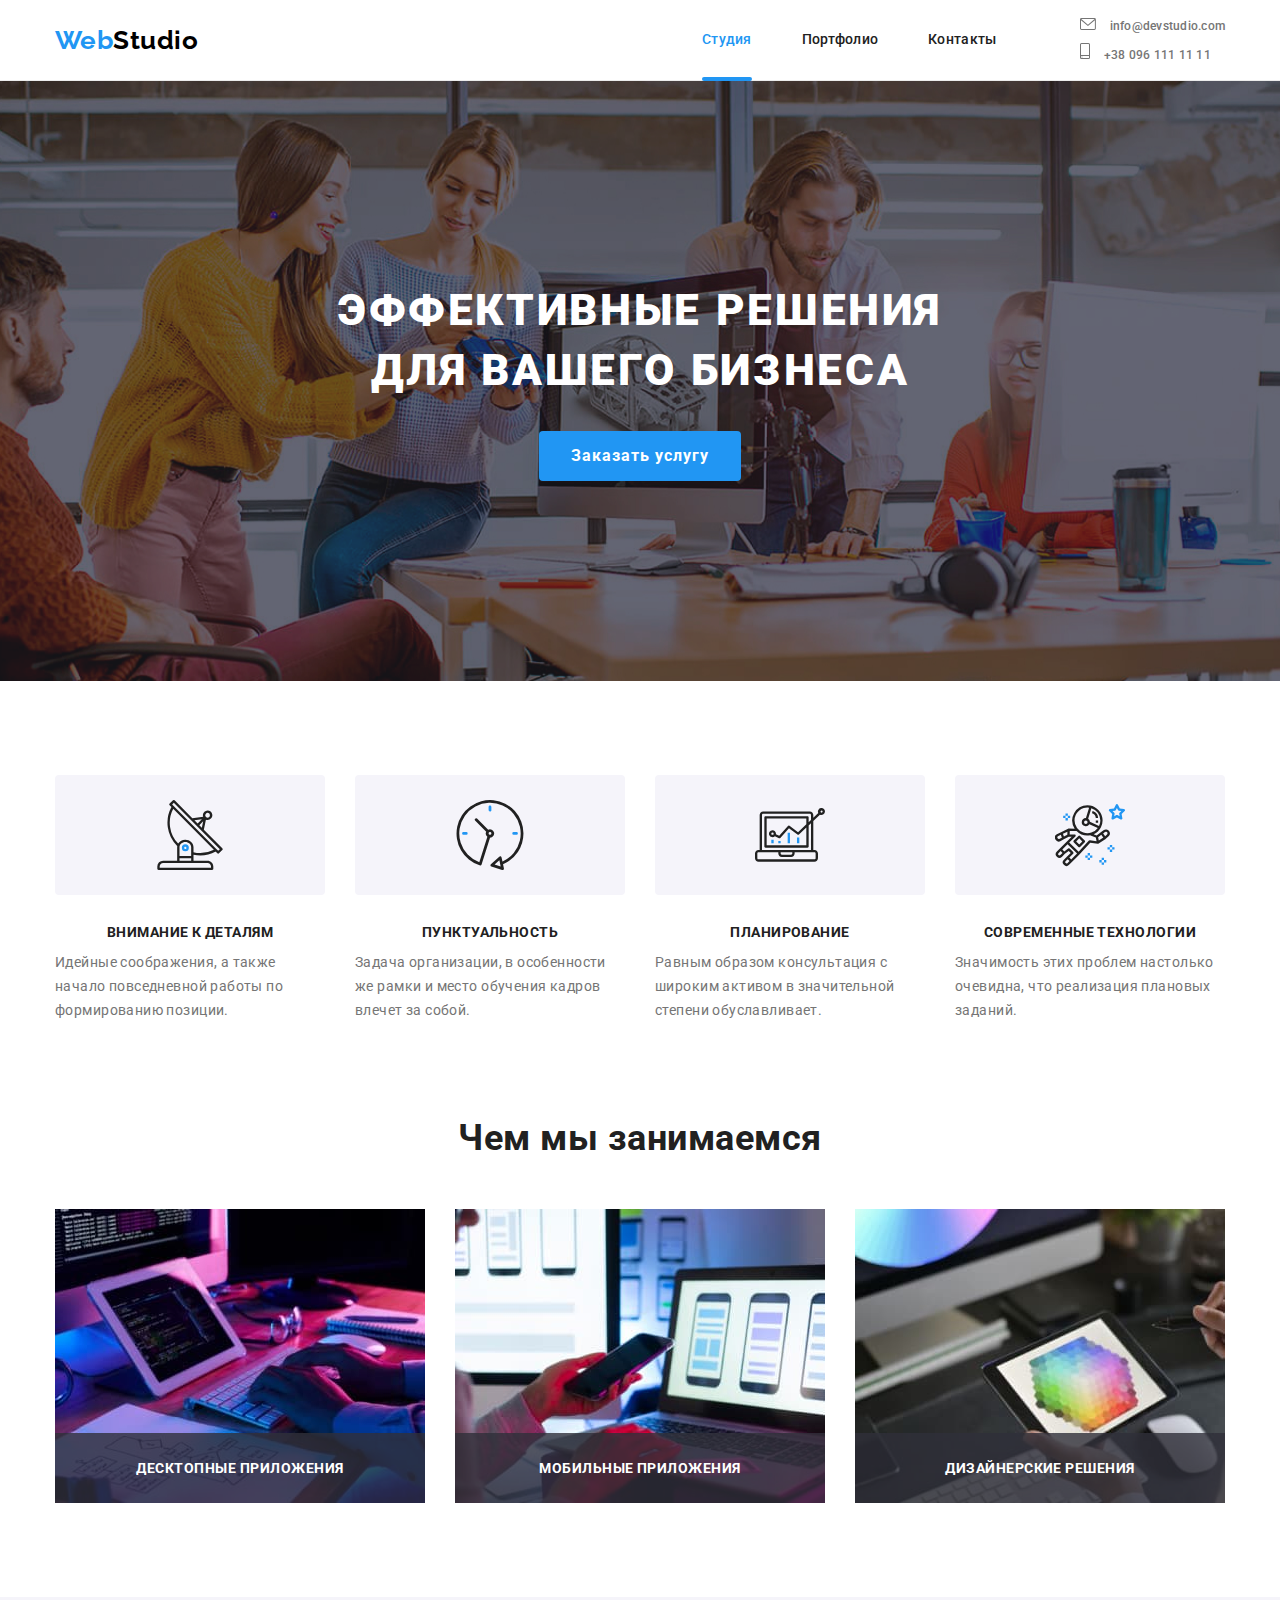
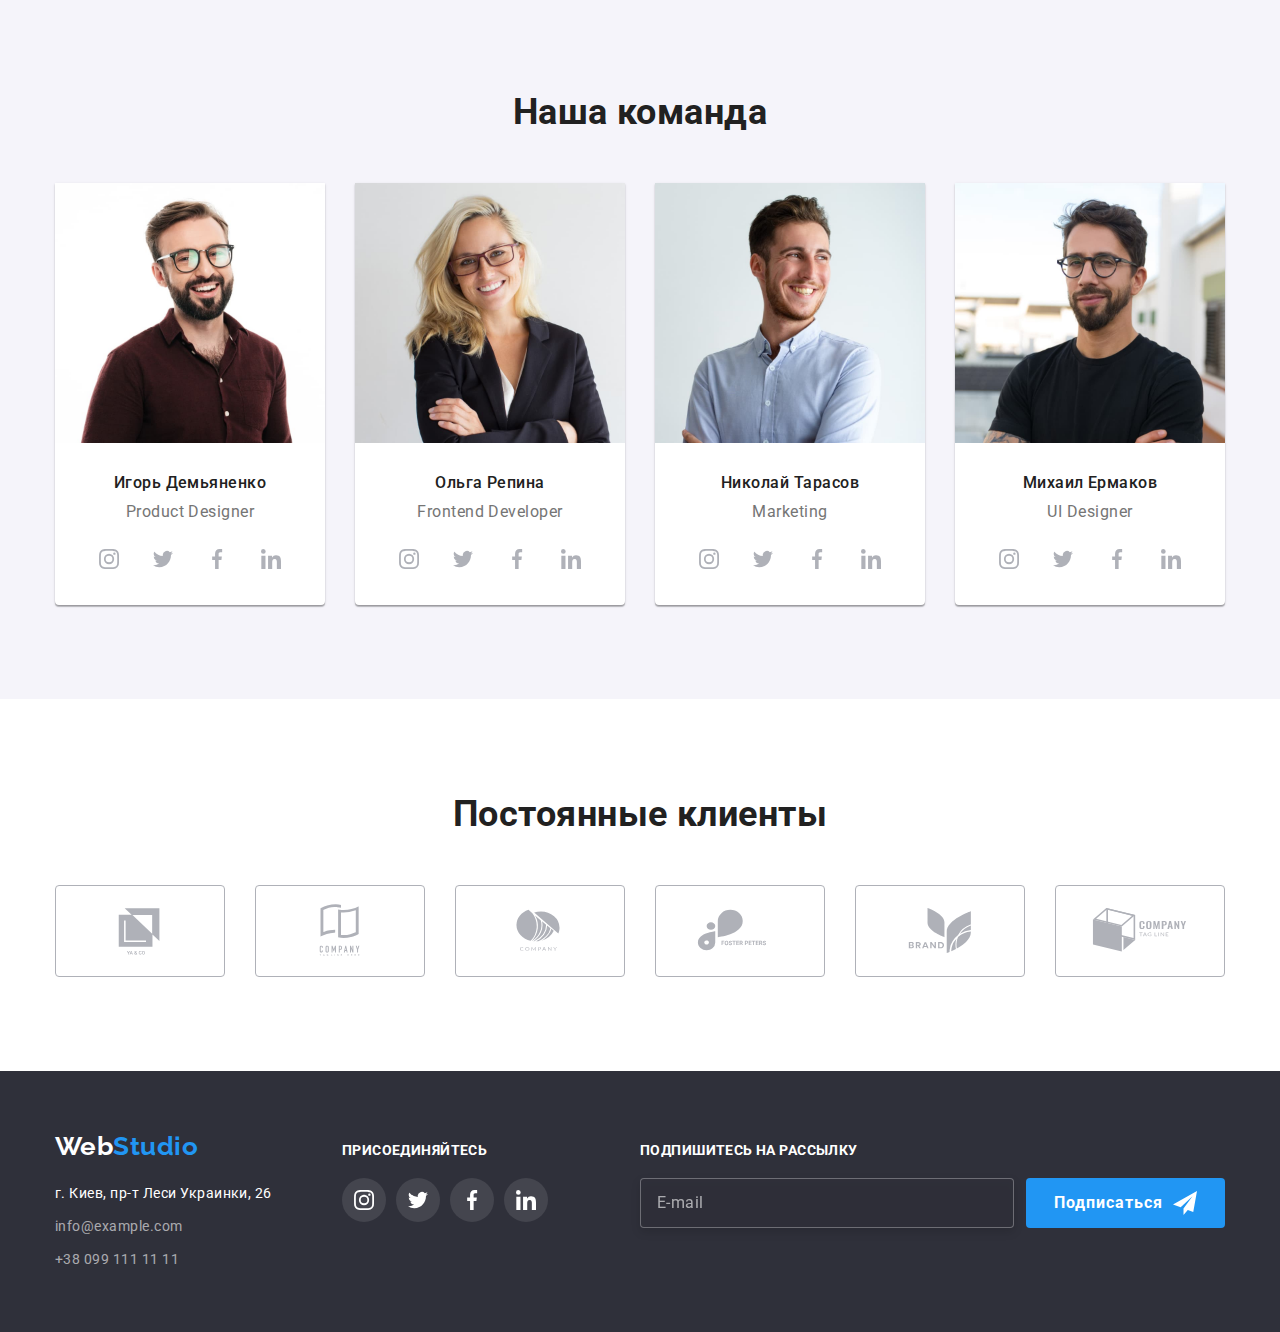
==== commit 9bb5934b: "tablet header" ====
--- a/index.html
+++ b/index.html
@@ -70,60 +70,59 @@
       </div>
 
       <!-- mob menu -->
-      <div class="mob-menu" data-menu>
-        <div class="container">
-          <button 
-        class="mob-menu__button" 
-        type="button" 
-        aria-expanded="false"
-        data-menu-button>
-          <svg class="mob-menu__icon" 
-            width="40" 
-            height="40" 
-            aria-label="Переключатель мобильного меню">
-            <use class="mob-menu__icon--close" href="./images/icons.svg#mobile-close"></use>
-          </svg>
-        </button>
-        <ul class="mob-site-nav__list">
-          <li class="mob-site-nav__item">
-            <a href="./index.html" class="mob-site-nav__link">Студия</a>
-          </li>
-          <li class="mob-site-nav__item">
-            <a href="./portfolio.html" class="mob-site-nav__link">Портфолио</a>
-          </li>
-          <li class="mob-site-nav__item">
-            <a href="" class="mob-site-nav__link">Контакты</a>
-          </li>
-        </ul>
-
-        <div class="mob-menu-bottom">
-          <ul class="mob-auth-nav__list">
-           <li class="mob-auth-nav__item">
-             <a href="tel:+380961111111" class="mob-auth-nav__link mob-auth-nav__link--size">+38 096 111 11 11</a>
-           </li>
-          <li class="mob-auth-nav__item">
-            <a href=".mailto:info@devstudio.com" class="mob-auth-nav__link">info@devstudio.com</a>
-          </li>
-        </ul>
-
-        <ul class="mob-soc__list">
-          <li class="mob-soc__item">
-            <a href="https://www.instagram.com" class="mob-soc__link">Instagram</a>
-          </li>
-          <li class="mob-soc__item">
-            <a href="https://twitter.com" class="mob-soc__link">Twitter</a>
-          </li>
-          <li class="mob-soc__item">
-            <a href="https://www.facebook.com" class="mob-soc__link">Facebook</a>
-          </li>
-          <li class="mob-soc__item">
-            <a href="https://www.linkedin.com" class="mob-soc__link">LinkedIn</a>
-          </li>
-        </ul>
-        </div>
-         
+          <div class="mob-menu">
+            <div class="container">
+              <button 
+                class="mob-menu__button" 
+                type="button" 
+                aria-expanded="false"
+                data-menu-button>
+                <svg class="mob-menu__icon" 
+                  width="40" 
+                  height="40" 
+                  aria-label="Переключатель мобильного меню">
+                  <use class="mobile-btn" href="./images/icons.svg#mobile-close"></use>
+                </svg>
+              </button>
+              <ul class="mob-site-nav__list">
+                <li class="mob-site-nav__item">
+                  <a href="./index.html" class="mob-site-nav__link">Студия</a>
+                </li>
+                <li class="mob-site-nav__item">
+                  <a href="./portfolio.html" class="mob-site-nav__link">Портфолио</a>
+                </li>
+                <li class="mob-site-nav__item">
+                  <a href="" class="mob-site-nav__link">Контакты</a>
+                </li>
+              </ul>
+
+              <div class="mob-menu-bottom">
+                <ul class="mob-auth-nav__list">
+                  <li class="mob-auth-nav__item">
+                    <a href="tel:+380961111111" class="mob-auth-nav__link mob-auth-nav__link--size">+38 096 111 11 11</a>
+                  </li>
+                  <li class="mob-auth-nav__item">
+                    <a href=".mailto:info@devstudio.com" class="mob-auth-nav__link">info@devstudio.com</a>
+                  </li>
+                </ul>
+
+                <ul class="mob-soc__list">
+                  <li class="mob-soc__item">
+                    <a href="https://www.instagram.com" class="mob-soc__link">Instagram</a>
+                  </li>
+                  <li class="mob-soc__item">
+                    <a href="https://twitter.com" class="mob-soc__link">Twitter</a>
+                  </li>
+                  <li class="mob-soc__item">
+                    <a href="https://www.facebook.com" class="mob-soc__link">Facebook</a>
+                  </li>
+                  <li class="mob-soc__item">
+                    <a href="https://www.linkedin.com" class="mob-soc__link">LinkedIn</a>
+                  </li>
+                </ul>
+            </div>
+          </div>
       </div>
-        </div>
         
     </header>
 
--- a/css/main.min.css
+++ b/css/main.min.css
@@ -1,2 +1,2 @@
-.site-nav,.auth-nav,.auth-nav__link,.features-icons-cont,.doing-list__element,.social-list,.social-list__link,.client__button,.footer-social__link,.modal__close-button,.button__send{display:-webkit-box;display:-ms-flexbox;display:flex;-webkit-box-align:center;-ms-flex-align:center;align-items:center;-webkit-box-pack:center;-ms-flex-pack:center;justify-content:center}.subscribe-form__button--text,.button__send,.photo-nav__button{color:#fff;background-color:#2196F3;font-weight:700;font-size:16px;line-height:1.88;letter-spacing:0.06em;cursor:pointer;border-radius:4px;padding:10px 32px;margin-left:auto;margin-right:auto;border:transparent;-webkit-transition:background-color 250ms cubic-bezier(0.4, 0, 0.2, 1);transition:background-color 250ms cubic-bezier(0.4, 0, 0.2, 1)}.subscribe-form__button--text:hover,.button__send:hover,.photo-nav__button:hover,.subscribe-form__button--text:focus,.button__send:focus,.photo-nav__button:focus{background-color:#188CE8}.section-features__title,.section-doing__title,.section-team__title,.client-section__title,.section-portfolio__title{font-weight:700;font-size:36px;line-height:1.17;text-align:center;color:#212121}.visually-hidden{position:absolute;width:1px;height:1px;margin:-1px;border:0;padding:0;white-space:nowrap;-webkit-clip-path:inset(100%);clip-path:inset(100%);clip:rect(0 0 0 0);overflow:hidden}body{background-color:#fff;color:#757575;font-family:roboto, sans-serif;letter-spacing:0.03em;font-weight:400}body.modal-open{overflow:hidden}img{display:block;max-width:100%;height:auto;margin:0;bottom:0}p,h1,h2,h3,h4{margin:0}ul{margin:0;padding:0;list-style:none}.container{width:100%;margin-left:auto;margin-right:auto;padding-left:15px;padding-right:15px}@media screen and (min-width: 480px){.container{max-width:480px}}@media screen and (min-width: 768px){.container{max-width:768px}}@media screen and (min-width: 1200px){.container{max-width:1200px}}.section{padding:60px 0}@media screen and (min-width: 1200px){.section{padding:94px 0}}.page-header{border-bottom:1px solid #ECECEC;background:#fff;display:-webkit-box;display:-ms-flexbox;display:flex;-webkit-box-align:center;-ms-flex-align:center;align-items:center}.container-header{display:-webkit-box;display:-ms-flexbox;display:flex;-webkit-box-align:center;-ms-flex-align:center;align-items:center;-webkit-box-pack:justify;-ms-flex-pack:justify;justify-content:space-between;height:80px}.mobile-btn{display:-webkit-inline-box;display:-ms-inline-flexbox;display:inline-flex;margin:0;padding:0;border:none;background:#fff}@media screen and (min-width: 768px){.mobile-btn{display:none}}.mobile-btn__burger:hover,.mobile-btn__burger:focus{fill:#2196F3}.mobile-btn__burger--icon-close{display:none}.mobile-btn.is-open .mobile-btn__burger--icon-close{display:block}.mobile-btn.is-open .mobile-btn__burger--icon-open{display:none}@media screen and (max-width: 767px){.navigation{display:none}}.logo{color:#000;font-family:Raleway, sans-serif;font-weight:700;font-size:26px;line-height:1.19;text-decoration:none;display:block;margin-right:93px}.logo__web{color:#2196F3}.site-nav{font-weight:500;font-size:14px;line-height:1.14;letter-spacing:0.02em;text-decoration:none}.site-nav__item{position:relative}.site-nav__item:not(:first-child){margin-left:50px}.site-nav__link{color:#212121;padding-top:32px;padding-bottom:32px;-webkit-transition:color 250ms cubic-bezier(0.4, 0, 0.2, 1);transition:color 250ms cubic-bezier(0.4, 0, 0.2, 1);text-decoration:none}.site-nav__link--current{color:#2196F3}.site-nav__link--current::after{display:block;position:absolute;margin-top:29px;content:'';width:100%;height:4px;background:#2196F3;border-radius:2px}.site-nav__link:hover,.site-nav__link:focus{color:#2196F3}.auth-nav{font-weight:500;font-size:14px;line-height:1.14;letter-spacing:0.02em;text-decoration:none;margin-left:auto}.auth-nav__item:not(:first-child){margin-left:30px}.auth-nav__link{color:#757575;padding-top:32px;padding-bottom:32px;text-decoration:none;-webkit-transition:color 250ms cubic-bezier(0.4, 0, 0.2, 1);transition:color 250ms cubic-bezier(0.4, 0, 0.2, 1)}.auth-nav__link:hover,.auth-nav__link:focus{color:#2196F3}.auth-nav__icon--envelope{width:16px;height:12px;margin-right:10px;fill:currentColor;text-align:center}.auth-nav__icon--smartphone{width:10px;height:16px;margin-right:10px;fill:currentColor}.mob-menu__button{position:absolute;top:-40px;right:15px;display:-webkit-inline-box;display:-ms-inline-flexbox;display:inline-flex;margin:0;padding:0;border:none;background:#fff}.mob-menu{position:fixed;top:0;width:100%;height:100%;background-color:#fff;padding-top:48px;padding-bottom:48px}.mob-menuis-hidden{opacity:0;visibility:hidden;pointer-events:none}.mob-menu .container{position:relative;display:-webkit-box;display:-ms-flexbox;display:flex;-webkit-box-orient:vertical;-webkit-box-direction:normal;-ms-flex-direction:column;flex-direction:column;-webkit-box-pack:justify;-ms-flex-pack:justify;justify-content:space-between;height:100%;padding-left:40px;padding-right:40px}.mob-site-nav__item:not(:last-child){margin-bottom:32px}.mob-site-nav__link{text-decoration:none;font-weight:500;font-size:40px;line-height:1.175;letter-spacing:0.02em;color:#212121}.mob-site-nav__link:hover,.mob-site-nav__link:focus{color:#2196F3}.mob-auth-nav__list{margin-bottom:64px}.mob-auth-nav__item:not(:last-child){margin-bottom:32px}.mob-auth-nav__link{text-decoration:none;font-weight:500;font-size:24px;line-height:1.167;letter-spacing:0.02em;color:#757575}.mob-auth-nav__link:hover,.mob-auth-nav__link:focus{color:#2196F3}.mob-auth-nav__link--size{font-size:34px;line-height:1.18;color:#2196F3}@media screen and (max-width: 376px){.mob-auth-nav__link--size{font-size:27px}}.mob-soc__list{display:-webkit-box;display:-ms-flexbox;display:flex;-ms-flex-wrap:wrap;flex-wrap:wrap}.mob-soc__item:not(:last-child){padding-right:10px;margin-right:10px;border-right:1px solid rgba(33,33,33,0.2)}.mob-soc__link{text-decoration:none;font-weight:500;font-size:18px;line-height:1.22;letter-spacing:0.02em;color:#2196F3}.hero{text-align:center;padding-top:118px;padding-bottom:118px;background-color:#2F303A;background-image:url(../images/Img-Overlay.png),url(../images/bg-hero.jpg);background-repeat:no-repeat;background-position:center;background-size:cover}@media screen and (min-width: 1200px){.hero{padding-top:200px;padding-bottom:200px}}.hero__title{color:#fff;font-weight:900;font-size:26px;line-height:1.615;letter-spacing:0.06em;text-transform:uppercase;margin-bottom:30px}@media screen and (min-width: 1200px){.hero__title{font-size:44px;line-height:1.36}}.hero__button{color:#fff;background-color:#2196F3;font-weight:700;font-size:16px;line-height:1.88;letter-spacing:0.06em;cursor:pointer;border-radius:4px;padding:10px 32px;margin-left:auto;margin-right:auto;border:transparent;-webkit-transition:background-color 250ms cubic-bezier(0.4, 0, 0.2, 1);transition:background-color 250ms cubic-bezier(0.4, 0, 0.2, 1)}.hero__button:hover,.hero__button:focus{background-color:#188CE8}.features-list{margin-bottom:-30px}@media screen and (min-width: 768px){.features-list{display:-webkit-box;display:-ms-flexbox;display:flex;-ms-flex-wrap:wrap;flex-wrap:wrap;margin-left:-30px}}@media screen and (min-width: 1200px){.features-list{-ms-flex-wrap:nowrap;flex-wrap:nowrap}}.features-list__item{margin-bottom:30px}@media screen and (min-width: 768px){.features-list__item{-ms-flex-preferred-size:calc(100% / 2 - 30px);flex-basis:calc(100% / 2 - 30px);margin-left:30px}}@media screen and (min-width: 1200px){.features-list__item{-ms-flex-preferred-size:calc(100% / 4 - 30px);flex-basis:calc(100% / 4 - 30px)}}.features-list__title{color:#212121;text-transform:uppercase;text-align:center;font-weight:700;font-size:14px;line-height:1.14;margin-top:0;margin-bottom:10px}.features-list__text{font-weight:400;font-size:14px;line-height:1.71;letter-spacing:0.03em}.features-icons-cont{margin-bottom:30px;background-color:#F5F4FA;border-radius:4px}.features-icons-cont__icon{margin:25px 0}.section-doing{padding-top:0;padding-bottom:94px}@media screen and (max-width: 1199px){.section-doing{display:none}}.section-doing__title{margin-bottom:50px}.doing-list{display:-webkit-box;display:-ms-flexbox;display:flex;-webkit-box-pack:justify;-ms-flex-pack:justify;justify-content:space-between}.doing-list__item{position:relative}.doing-list__element{position:absolute;bottom:0;width:370px;height:70px;background:rgba(47,48,58,0.8);text-transform:uppercase;font-weight:700;font-size:14px;line-height:1.143;color:#fff}.section-team{background-color:#F5F4FA;width:100%}.section-team__title{margin-top:0;margin-bottom:30px}@media screen and (min-width: 1200px){.section-team__title{margin-bottom:50px}}.team-list{margin-bottom:-30px}@media screen and (min-width: 768px){.team-list{display:-webkit-box;display:-ms-flexbox;display:flex;-ms-flex-wrap:wrap;flex-wrap:wrap;margin-left:-30px}}@media screen and (min-width: 1200px){.team-list{-ms-flex-wrap:nowrap;flex-wrap:nowrap}}.team-list__item{background-color:#fff;max-width:450px;margin-bottom:30px;-webkit-box-shadow:0px 1px 3px rgba(0,0,0,0.12),0px 1px 1px rgba(0,0,0,0.14),0px 2px 1px rgba(0,0,0,0.2);box-shadow:0px 1px 3px rgba(0,0,0,0.12),0px 1px 1px rgba(0,0,0,0.14),0px 2px 1px rgba(0,0,0,0.2);border-radius:0px 0px 4px 4px}@media screen and (min-width: 768px){.team-list__item{-ms-flex-preferred-size:calc(100% / 2 - 30px);flex-basis:calc(100% / 2 - 30px);margin-left:30px}}@media screen and (min-width: 1200px){.team-list__item{-ms-flex-preferred-size:calc(100% / 4 - 30px);flex-basis:calc(100% / 4 - 30px)}}.team-list__container{display:-webkit-box;display:-ms-flexbox;display:flex;-webkit-box-orient:vertical;-webkit-box-direction:normal;-ms-flex-direction:column;flex-direction:column;text-align:center;padding-top:30px;padding-bottom:24px}.team-list__name{color:#212121;font-weight:500;font-size:16px;line-height:1.19;padding-bottom:10px}.team-list__profession{font-size:16px;line-height:1.19;padding-bottom:16px}.social-list__item{width:44px;height:44px}.social-list__item:not(:last-child){margin-right:10px}.social-list__link{width:100%;height:100%;border-radius:50%;color:#AFB1B8;background-color:#fff;-webkit-transition:color 250ms cubic-bezier(0.4, 0, 0.2, 1),background-color 250ms cubic-bezier(0.4, 0, 0.2, 1);transition:color 250ms cubic-bezier(0.4, 0, 0.2, 1),background-color 250ms cubic-bezier(0.4, 0, 0.2, 1)}.social-list__link:hover,.social-list__link:focus{color:#fff;background-color:#2196F3}.social-list__icon{width:20px;height:20px;fill:currentColor}.client-section__title{margin-bottom:30px}@media screen and (min-width: 1200px){.client-section__title{margin-bottom:50px}}.client-section__list{display:-webkit-box;display:-ms-flexbox;display:flex;-ms-flex-wrap:wrap;flex-wrap:wrap;margin-left:-30px;margin-bottom:-30px}.client{margin-left:30px;margin-bottom:30px;-ms-flex-preferred-size:calc(100% / 2 - 30px);flex-basis:calc(100% / 2 - 30px)}@media screen and (min-width: 768px){.client{-ms-flex-preferred-size:calc(100% / 3 - 30px);flex-basis:calc(100% / 3 - 30px)}}@media screen and (min-width: 1200px){.client{-ms-flex-preferred-size:calc(100% / 6 - 30px);flex-basis:calc(100% / 6 - 30px)}}.client__button{border:1px solid #AFB1B8;border-radius:4px;height:92px;color:#AFB1B8;-webkit-transition:color 250ms cubic-bezier(0.4, 0, 0.2, 1),border 250ms cubic-bezier(0.4, 0, 0.2, 1);transition:color 250ms cubic-bezier(0.4, 0, 0.2, 1),border 250ms cubic-bezier(0.4, 0, 0.2, 1)}.client__button:hover,.client__button:focus{color:#2196F3;border:1px solid #2196F3}.client__icon{width:106px;height:60px;fill:currentColor}footer{background-color:#2F303A}.footer{padding:60px 15px}@media screen and (min-width: 1200px){.footer{display:-webkit-box;display:-ms-flexbox;display:flex;-webkit-box-orient:horizontal;-webkit-box-direction:normal;-ms-flex-direction:row;flex-direction:row;-webkit-box-align:baseline;-ms-flex-align:baseline;align-items:baseline;max-width:1200px;margin-left:auto;margin-right:auto;padding-bottom:60px}}.footer-container{display:-webkit-box;display:-ms-flexbox;display:flex;text-align:center;-webkit-box-align:center;-ms-flex-align:center;align-items:center;-webkit-box-orient:vertical;-webkit-box-direction:normal;-ms-flex-direction:column;flex-direction:column;padding:0}@media screen and (min-width: 768px){.footer-container{-webkit-box-orient:horizontal;-webkit-box-direction:normal;-ms-flex-direction:row;flex-direction:row;-ms-flex-pack:distribute;justify-content:space-around;-webkit-box-align:baseline;-ms-flex-align:baseline;align-items:baseline}}@media screen and (min-width: 1200px){.footer-container{-webkit-box-pack:start;-ms-flex-pack:start;justify-content:flex-start;text-align:left}}.footer-logo{color:#000;font-family:Raleway, sans-serif;font-weight:700;font-size:24px;line-height:1.67;text-decoration:none}@media screen and (min-width: 1200px){.footer-logo{font-size:26px;line-height:1.19}}.footer-logo--white{color:#fff;-webkit-transition:color 250ms cubic-bezier(0.4, 0, 0.2, 1);transition:color 250ms cubic-bezier(0.4, 0, 0.2, 1)}.footer-logo--blue{color:#2196F3}.footer__address,.footer__mail,.footer__phone{display:block;font-size:14px;line-height:1.71;font-style:normal;margin-bottom:9px;text-decoration:none}.footer__address:hover,.footer__address:focus,.footer__mail:hover,.footer__mail:focus,.footer__phone:hover,.footer__phone:focus{color:#2196F3}.footer__address{margin-top:20px;color:#fff;-webkit-transition:color 250ms cubic-bezier(0.4, 0, 0.2, 1);transition:color 250ms cubic-bezier(0.4, 0, 0.2, 1)}.footer__mail,.footer__phone{color:rgba(255,255,255,0.6);-webkit-transition:color 250ms cubic-bezier(0.4, 0, 0.2, 1);transition:color 250ms cubic-bezier(0.4, 0, 0.2, 1)}.footer__phone{margin-bottom:0}@media screen and (min-width: 1200px){.footer-social{padding-left:70px;padding-top:0}}.footer-social__slogan{font-weight:700;font-size:14px;line-height:1.143;letter-spacing:0.03em;text-transform:uppercase;color:#fff;padding-bottom:20px;padding-top:60px}@media screen and (min-width: 768px){.footer-social__slogan{padding-top:0}}.footer-social__list{display:-webkit-box;display:-ms-flexbox;display:flex}.footer-social__item{width:44px;height:44px}.footer-social__item:not(:last-child){margin-right:10px}.footer-social__link{width:100%;height:100%;border-radius:50%;color:#fff;background-color:rgba(255,255,255,0.1);-webkit-transition:color 250ms cubic-bezier(0.4, 0, 0.2, 1),background-color 250ms cubic-bezier(0.4, 0, 0.2, 1);transition:color 250ms cubic-bezier(0.4, 0, 0.2, 1),background-color 250ms cubic-bezier(0.4, 0, 0.2, 1)}.footer-social__link:hover,.footer-social__link:focus{color:#fff;background-color:#2196F3}.footer-social__icon{width:20px;height:20px;fill:currentColor}.subscribe-form{width:100%;text-align:center}@media screen and (min-width: 1200px){.subscribe-form{text-align:left;padding:0}}@media screen and (min-width: 1200px){.subscribe-form__flex-mix{display:-webkit-box;display:-ms-flexbox;display:flex;margin:0;padding:0}}.subscribe-form__slogan{font-weight:700;font-size:14px;line-height:1.143;letter-spacing:0.03em;text-transform:uppercase;color:#fff;padding-bottom:20px;padding-top:60px}@media screen and (min-width: 1200px){.subscribe-form__slogan{padding-top:0}}.subscribe-form__input{width:100%;height:50px;margin-bottom:20px;background:rgba(47,48,58,0.8);border:1px solid rgba(255,255,255,0.3);-webkit-filter:drop-shadow(0px 4px 4px rgba(0,0,0,0.15));filter:drop-shadow(0px 4px 4px rgba(0,0,0,0.15));border-radius:4px;padding-left:16px;color:#fff;-webkit-transition:border 250ms cubic-bezier(0.4, 0, 0.2, 1);transition:border 250ms cubic-bezier(0.4, 0, 0.2, 1);outline:none;cursor:pointer}@media screen and (min-width: 480px){.subscribe-form__input{max-width:450px}}@media screen and (min-width: 1200px){.subscribe-form__input{margin:0 12px 0 0}}.subscribe-form__input::-webkit-input-placeholder{font-size:16px;line-height:1.25;letter-spacing:0.03em;color:rgba(255,255,255,0.6)}.subscribe-form__input:-ms-input-placeholder{font-size:16px;line-height:1.25;letter-spacing:0.03em;color:rgba(255,255,255,0.6)}.subscribe-form__input::-ms-input-placeholder{font-size:16px;line-height:1.25;letter-spacing:0.03em;color:rgba(255,255,255,0.6)}.subscribe-form__input::placeholder{font-size:16px;line-height:1.25;letter-spacing:0.03em;color:rgba(255,255,255,0.6)}.subscribe-form__input:focus{border:1px solid #2196F3;border-radius:4px}.subscribe-form__button--text{display:-webkit-inline-box;display:-ms-inline-flexbox;display:inline-flex;-webkit-box-align:center;-ms-flex-align:center;align-items:center;padding:10px 28px}.subscribe-form__button--icon{width:24px;height:24px;margin-left:10px}.backdrop{position:fixed;top:0;left:0;width:100%;height:100%;background:rgba(0,0,0,0.2);z-index:2;opacity:1;visibility:visible;-webkit-transition:opacity 250ms cubic-bezier(0.4, 0, 0.2, 1),visibility 250ms cubic-bezier(0.4, 0, 0.2, 1);transition:opacity 250ms cubic-bezier(0.4, 0, 0.2, 1),visibility 250ms cubic-bezier(0.4, 0, 0.2, 1);overflow-y:scroll;padding:93px 15px}@media screen and (min-width: 1200px){.backdrop{padding:0}}.backdrop.is-hidden{visibility:hidden;opacity:0;pointer-events:none}.backdrop.is-hidden .modal{-webkit-transform:scale(0.8);transform:scale(0.8)}@media screen and (min-width: 1200px){.backdrop.is-hidden .modal{-webkit-transform:translate(-50%, -50%) scale(0.8);transform:translate(-50%, -50%) scale(0.8)}}.modal{position:relative;-webkit-transition:-webkit-transform 250ms cubic-bezier(0.4, 0, 0.2, 1);transition:-webkit-transform 250ms cubic-bezier(0.4, 0, 0.2, 1);transition:transform 250ms cubic-bezier(0.4, 0, 0.2, 1);transition:transform 250ms cubic-bezier(0.4, 0, 0.2, 1), -webkit-transform 250ms cubic-bezier(0.4, 0, 0.2, 1);margin:0 auto;max-width:450px;width:100%;background-color:#fff;-webkit-box-shadow:0px 1px 3px rgba(0,0,0,0.12),0px 1px 1px rgba(0,0,0,0.14),0px 2px 1px rgba(0,0,0,0.2);box-shadow:0px 1px 3px rgba(0,0,0,0.12),0px 1px 1px rgba(0,0,0,0.14),0px 2px 1px rgba(0,0,0,0.2);border-radius:4px;-webkit-transform:scale(1);transform:scale(1)}@media screen and (min-width: 1200px){.modal{max-width:528px;position:absolute;top:50%;left:50%;-webkit-transform:translate(-50%, -50%) scale(1);transform:translate(-50%, -50%) scale(1)}}.modal__close-button{position:absolute;right:8px;top:8px;padding:0;margin:0;width:30px;height:30px;border:1px solid rgba(0,0,0,0.1);background-color:#fff;border-radius:50%;fill:#000;-webkit-transition:fill 250ms cubic-bezier(0.4, 0, 0.2, 1);transition:fill 250ms cubic-bezier(0.4, 0, 0.2, 1);cursor:pointer}.modal__close-button:hover{fill:#2196F3}.form{margin:0 auto;padding:40px}.form__title{font-weight:700;font-size:20px;line-height:1.50;text-align:center;letter-spacing:0.03em;color:#212121;padding-bottom:12px}@media screen and (min-width: 1200px){.form__title{line-height:1.15}}.contact-form{position:relative;display:-webkit-box;display:-ms-flexbox;display:flex;-webkit-box-orient:vertical;-webkit-box-direction:normal;-ms-flex-direction:column;flex-direction:column;padding-bottom:10px;margin:0}.contact-form__label{font-weight:400;font-size:12px;line-height:1.17;letter-spacing:0.01em;margin-bottom:4px}.contact-form__input{border:1px solid rgba(33,33,33,0.2);border-radius:4px;outline:none;padding-left:42px;padding-right:16px;color:#212121;resize:none;cursor:pointer;-webkit-transition:border 250ms cubic-bezier(0.4, 0, 0.2, 1);transition:border 250ms cubic-bezier(0.4, 0, 0.2, 1)}.contact-form__input--height{height:40px}.contact-form__input--comment{padding:12px 16px}.contact-form__input::-webkit-input-placeholder{font-size:14px;line-height:1.143;letter-spacing:0.01em;color:rgba(117,117,117,0.5)}.contact-form__input:-ms-input-placeholder{font-size:14px;line-height:1.143;letter-spacing:0.01em;color:rgba(117,117,117,0.5)}.contact-form__input::-ms-input-placeholder{font-size:14px;line-height:1.143;letter-spacing:0.01em;color:rgba(117,117,117,0.5)}.contact-form__input::placeholder{font-size:14px;line-height:1.143;letter-spacing:0.01em;color:rgba(117,117,117,0.5)}@media screen and (min-width: 1200px){.contact-form__input::-webkit-input-placeholder{line-height:1.167}.contact-form__input:-ms-input-placeholder{line-height:1.167}.contact-form__input::-ms-input-placeholder{line-height:1.167}.contact-form__input::placeholder{line-height:1.167}}.contact-form__input:focus{border:1px solid #2196F3}.contact-form__input:focus+.contact-form__icon{fill:#2196F3}.contact-form__icon{position:absolute;bottom:21px;left:12px;width:18px;height:18px;fill:#212121;-webkit-transition:fill 250ms cubic-bezier(0.4, 0, 0.2, 1);transition:fill 250ms cubic-bezier(0.4, 0, 0.2, 1)}.contact-form-policy{padding-top:10px;padding-bottom:20px;margin:0}@media screen and (min-width: 1200px){.contact-form-policy{padding-bottom:30px;-webkit-box-pack:center;-ms-flex-pack:center;justify-content:center}}.contact-form-policy__label{font-size:12px;line-height:1.167;letter-spacing:0.03em;cursor:pointer;display:-webkit-box;display:-ms-flexbox;display:flex;-webkit-box-pack:center;-ms-flex-pack:center;justify-content:center;-webkit-box-align:center;-ms-flex-align:center;align-items:center}@media screen and (min-width: 1200px){.contact-form-policy__label{font-size:14px;line-height:1.714;display:-webkit-box;display:-ms-flexbox;display:flex;-webkit-box-pack:center;-ms-flex-pack:center;justify-content:center;-webkit-box-align:center;-ms-flex-align:center;align-items:center}}.contact-form-policy__label--rules{color:#2196F3;margin-left:5px}.contact-form-policy__checkbox{display:inline-block;width:16px;height:15px;border:2px solid #212121;border-radius:2px;margin-right:8px}.contact-form-policy__input:checked+.contact-form-policy__checkbox{border-color:#2196F3;background-color:#2196F3;background-image:url(../images/icon-check.svg);background-size:contain;background-repeat:no-repeat;background-origin:border-box}.button__send{min-width:200px}.photo-nav{display:-webkit-box;display:-ms-flexbox;display:flex;-ms-flex-wrap:wrap;flex-wrap:wrap;padding-bottom:40px;margin-left:-8px;margin-bottom:-15px}@media screen and (min-width: 768px){.photo-nav{-webkit-box-pack:center;-ms-flex-pack:center;justify-content:center;margin-bottom:0;padding-bottom:30px}}@media screen and (min-width: 1200px){.photo-nav{padding-bottom:50px}}.photo-nav__item{margin-left:8px;margin-bottom:15px}@media screen and (min-width: 768px){.photo-nav__item{margin-bottom:0}}.photo-nav__button{color:#212121;background-color:#F5F4FA;-webkit-box-shadow:none;box-shadow:none;font-weight:500;font-size:16px;line-height:1.63;letter-spacing:0.03em;font-family:inherit;cursor:pointer;padding:6px 22px;-webkit-transition:color 250ms cubic-bezier(0.4, 0, 0.2, 1),background-color 250ms cubic-bezier(0.4, 0, 0.2, 1),-webkit-box-shadow 250ms cubic-bezier(0.4, 0, 0.2, 1);transition:color 250ms cubic-bezier(0.4, 0, 0.2, 1),background-color 250ms cubic-bezier(0.4, 0, 0.2, 1),-webkit-box-shadow 250ms cubic-bezier(0.4, 0, 0.2, 1);transition:color 250ms cubic-bezier(0.4, 0, 0.2, 1),background-color 250ms cubic-bezier(0.4, 0, 0.2, 1),box-shadow 250ms cubic-bezier(0.4, 0, 0.2, 1);transition:color 250ms cubic-bezier(0.4, 0, 0.2, 1),background-color 250ms cubic-bezier(0.4, 0, 0.2, 1),box-shadow 250ms cubic-bezier(0.4, 0, 0.2, 1),-webkit-box-shadow 250ms cubic-bezier(0.4, 0, 0.2, 1)}.photo-nav__button:hover,.photo-nav__button:focus{color:#fff;background-color:#2196F3;-webkit-box-shadow:0px 3px 1px rgba(0,0,0,0.1),0px 1px 2px rgba(0,0,0,0.08),0px 2px 2px rgba(0,0,0,0.12);box-shadow:0px 3px 1px rgba(0,0,0,0.1),0px 1px 2px rgba(0,0,0,0.08),0px 2px 2px rgba(0,0,0,0.12)}.photo-nav__button--primary{color:#fff;background-color:#2196F3;-webkit-box-shadow:0px 3px 1px rgba(0,0,0,0.1),0px 1px 2px rgba(0,0,0,0.08),0px 2px 2px rgba(0,0,0,0.12);box-shadow:0px 3px 1px rgba(0,0,0,0.1),0px 1px 2px rgba(0,0,0,0.08),0px 2px 2px rgba(0,0,0,0.12)}.photo-cards{margin-bottom:-30px}@media screen and (min-width: 768px){.photo-cards{display:-webkit-box;display:-ms-flexbox;display:flex;-ms-flex-wrap:wrap;flex-wrap:wrap;margin-left:-30px}}.card{margin-bottom:30px;-webkit-box-shadow:none;box-shadow:none;-webkit-transition:-webkit-box-shadow 250ms cubic-bezier(0.4, 0, 0.2, 1);transition:-webkit-box-shadow 250ms cubic-bezier(0.4, 0, 0.2, 1);transition:box-shadow 250ms cubic-bezier(0.4, 0, 0.2, 1);transition:box-shadow 250ms cubic-bezier(0.4, 0, 0.2, 1), -webkit-box-shadow 250ms cubic-bezier(0.4, 0, 0.2, 1)}@media screen and (min-width: 768px){.card{-ms-flex-preferred-size:calc(100% / 2 - 30px);flex-basis:calc(100% / 2 - 30px);margin-left:30px}}@media screen and (min-width: 1200px){.card{-ms-flex-preferred-size:calc(100% / 3 - 30px);flex-basis:calc(100% / 3 - 30px);margin-left:30px}}.card:hover,.card:focus{cursor:pointer;-webkit-box-shadow:0px 1px 1px rgba(0,0,0,0.12),0px 4px 4px rgba(0,0,0,0.06),1px 4px 6px rgba(0,0,0,0.16);box-shadow:0px 1px 1px rgba(0,0,0,0.12),0px 4px 4px rgba(0,0,0,0.06),1px 4px 6px rgba(0,0,0,0.16)}.card:hover .card__overlay,.card:focus .card__overlay{-webkit-transform:translateY(0);transform:translateY(0)}.card__link{display:-webkit-box;display:-ms-flexbox;display:flex;-webkit-box-orient:vertical;-webkit-box-direction:normal;-ms-flex-direction:column;flex-direction:column;height:100%;text-decoration:none}.card__img{position:relative;overflow:hidden}.card__img--size{width:450px}.card__overlay{position:absolute;width:100%;height:100%;top:0;left:0;padding:63px 24px;font-size:18px;line-height:1.556;color:#fff;background:rgba(33,150,243,0.9);-webkit-transform:translateY(100%);transform:translateY(100%);-webkit-transition:-webkit-transform 250ms cubic-bezier(0.4, 0, 0.2, 1);transition:-webkit-transform 250ms cubic-bezier(0.4, 0, 0.2, 1);transition:transform 250ms cubic-bezier(0.4, 0, 0.2, 1);transition:transform 250ms cubic-bezier(0.4, 0, 0.2, 1), -webkit-transform 250ms cubic-bezier(0.4, 0, 0.2, 1)}.card__text{-webkit-box-flex:1;-ms-flex-positive:1;flex-grow:1;border:1px solid #EEEEEE;border-top:transparent;padding:20px 24px;-webkit-box-shadow:none;box-shadow:none}.card__project{font-weight:700;font-size:18px;line-height:2;letter-spacing:0.06em;margin-bottom:4px;color:#212121}.card__career{font-size:16px;line-height:1.88;color:#757575}
+.site-nav,.features-icons-cont,.doing-list__element,.social-list,.social-list__link,.client__button,.footer-social__link,.modal__close-button,.button__send{display:-webkit-box;display:-ms-flexbox;display:flex;-webkit-box-align:center;-ms-flex-align:center;align-items:center;-webkit-box-pack:center;-ms-flex-pack:center;justify-content:center}.subscribe-form__button--text,.button__send,.photo-nav__button{color:#fff;background-color:#2196F3;font-weight:700;font-size:16px;line-height:1.88;letter-spacing:0.06em;cursor:pointer;border-radius:4px;padding:10px 32px;margin-left:auto;margin-right:auto;border:transparent;-webkit-transition:background-color 250ms cubic-bezier(0.4, 0, 0.2, 1);transition:background-color 250ms cubic-bezier(0.4, 0, 0.2, 1)}.subscribe-form__button--text:hover,.button__send:hover,.photo-nav__button:hover,.subscribe-form__button--text:focus,.button__send:focus,.photo-nav__button:focus{background-color:#188CE8}.section-features__title,.section-doing__title,.section-team__title,.client-section__title,.section-portfolio__title{font-weight:700;font-size:36px;line-height:1.17;text-align:center;color:#212121}.visually-hidden{position:absolute;width:1px;height:1px;margin:-1px;border:0;padding:0;white-space:nowrap;-webkit-clip-path:inset(100%);clip-path:inset(100%);clip:rect(0 0 0 0);overflow:hidden}body{background-color:#fff;color:#757575;font-family:roboto, sans-serif;letter-spacing:0.03em;font-weight:400}body.modal-open{overflow:hidden}img{display:block;max-width:100%;height:auto;margin:0;bottom:0}p,h1,h2,h3,h4{margin:0}ul{margin:0;padding:0;list-style:none}.container{width:100%;margin-left:auto;margin-right:auto;padding-left:15px;padding-right:15px}@media screen and (min-width: 480px){.container{max-width:480px}}@media screen and (min-width: 768px){.container{max-width:768px}}@media screen and (min-width: 1200px){.container{max-width:1200px}}.section{padding:60px 0}@media screen and (min-width: 1200px){.section{padding:94px 0}}.page-header{border-bottom:1px solid #ECECEC;background:#fff;display:-webkit-box;display:-ms-flexbox;display:flex;-webkit-box-align:center;-ms-flex-align:center;align-items:center}.container-header{display:-webkit-box;display:-ms-flexbox;display:flex;-webkit-box-align:center;-ms-flex-align:center;align-items:center;-webkit-box-pack:justify;-ms-flex-pack:justify;justify-content:space-between;height:80px}.mobile-btn{display:-webkit-inline-box;display:-ms-inline-flexbox;display:inline-flex;margin:0;padding:0;border:none;background:#fff}@media screen and (min-width: 768px){.mobile-btn{display:none}}.mobile-btn__burger:hover,.mobile-btn__burger:focus{fill:#2196F3}.mobile-btn__burger--icon-close{display:none}.mobile-btn.is-open .mobile-btn__burger--icon-close{display:block}.mobile-btn.is-open .mobile-btn__burger--icon-open{display:none}@media screen and (max-width: 767px){.navigation{display:none}}@media screen and (min-width: 768px){.navigation{display:-webkit-box;display:-ms-flexbox;display:flex;-webkit-box-align:center;-ms-flex-align:center;align-items:center}}.logo{color:#000;font-family:Raleway, sans-serif;font-weight:700;font-size:26px;line-height:1.19;text-decoration:none;display:block}.logo__web{color:#2196F3}.site-nav{font-weight:500;font-size:14px;line-height:1.14;letter-spacing:0.02em;text-decoration:none}.site-nav__item{position:relative}.site-nav__item:not(:first-child){margin-left:50px}.site-nav__link{color:#212121;padding-top:32px;padding-bottom:32px;-webkit-transition:color 250ms cubic-bezier(0.4, 0, 0.2, 1);transition:color 250ms cubic-bezier(0.4, 0, 0.2, 1);text-decoration:none}.site-nav__link--current{color:#2196F3}.site-nav__link--current::after{display:block;position:absolute;margin-top:29px;content:'';width:100%;height:4px;background:#2196F3;border-radius:2px}.site-nav__link:hover,.site-nav__link:focus{color:#2196F3}.auth-nav{font-weight:500;letter-spacing:0.02em;text-decoration:none;margin-left:auto;margin-left:84px}@media screen and (min-width: 768px){.auth-nav{font-size:12px;line-height:1.167}}@media screen and (min-width: 1200px){.auth-nav{font-size:12px;line-height:1.167}}.auth-nav__item:not(:last-child){margin-bottom:10px}.auth-nav__link{color:#757575;text-decoration:none;-webkit-transition:color 250ms cubic-bezier(0.4, 0, 0.2, 1);transition:color 250ms cubic-bezier(0.4, 0, 0.2, 1)}.auth-nav__link:hover,.auth-nav__link:focus{color:#2196F3}.auth-nav__icon--envelope{width:16px;height:12px;margin-right:10px;fill:currentColor;text-align:center}.auth-nav__icon--smartphone{width:10px;height:16px;margin-right:10px;fill:currentColor}.mob-menu{display:none;position:fixed;top:0;width:100%;height:100%;background-color:#fff;padding-top:48px;padding-bottom:48px}.mob-menu.is-hidden{opacity:0;visibility:hidden;pointer-events:none}.mob-menu .container{position:relative;display:-webkit-box;display:-ms-flexbox;display:flex;-webkit-box-orient:vertical;-webkit-box-direction:normal;-ms-flex-direction:column;flex-direction:column;-webkit-box-pack:justify;-ms-flex-pack:justify;justify-content:space-between;height:100%;padding-left:40px;padding-right:40px}@media screen and (min-width: 768px){.mob-menu{display:none}}.mob-menu__button{position:absolute;top:-40px;right:15px;display:-webkit-inline-box;display:-ms-inline-flexbox;display:inline-flex;margin:0;padding:0;border:none;background:#fff}.mob-site-nav__item:not(:last-child){margin-bottom:32px}.mob-site-nav__link{text-decoration:none;font-weight:500;font-size:40px;line-height:1.175;letter-spacing:0.02em;color:#212121}.mob-site-nav__link:hover,.mob-site-nav__link:focus{color:#2196F3}.mob-auth-nav__list{margin-bottom:64px}.mob-auth-nav__item:not(:last-child){margin-bottom:32px}.mob-auth-nav__link{text-decoration:none;font-weight:500;font-size:24px;line-height:1.167;letter-spacing:0.02em;color:#757575}.mob-auth-nav__link:hover,.mob-auth-nav__link:focus{color:#2196F3}.mob-auth-nav__link--size{font-size:34px;line-height:1.18;color:#2196F3}@media screen and (max-width: 376px){.mob-auth-nav__link--size{font-size:27px}}.mob-soc__list{display:-webkit-box;display:-ms-flexbox;display:flex;-ms-flex-wrap:wrap;flex-wrap:wrap}.mob-soc__item:not(:last-child){padding-right:10px;margin-right:10px;border-right:1px solid rgba(33,33,33,0.2)}.mob-soc__link{text-decoration:none;font-weight:500;font-size:18px;line-height:1.22;letter-spacing:0.02em;color:#2196F3}.hero{text-align:center;padding-top:118px;padding-bottom:118px;background-color:#2F303A;background-image:url(../images/Img-Overlay.png),url(../images/bg-hero.jpg);background-repeat:no-repeat;background-position:center;background-size:cover}@media screen and (min-width: 1200px){.hero{padding-top:200px;padding-bottom:200px}}.hero__title{color:#fff;font-weight:900;font-size:26px;line-height:1.615;letter-spacing:0.06em;text-transform:uppercase;margin-bottom:30px}@media screen and (min-width: 1200px){.hero__title{font-size:44px;line-height:1.36}}.hero__button{color:#fff;background-color:#2196F3;font-weight:700;font-size:16px;line-height:1.88;letter-spacing:0.06em;cursor:pointer;border-radius:4px;padding:10px 32px;margin-left:auto;margin-right:auto;border:transparent;-webkit-transition:background-color 250ms cubic-bezier(0.4, 0, 0.2, 1);transition:background-color 250ms cubic-bezier(0.4, 0, 0.2, 1)}.hero__button:hover,.hero__button:focus{background-color:#188CE8}.features-list{margin-bottom:-30px}@media screen and (min-width: 768px){.features-list{display:-webkit-box;display:-ms-flexbox;display:flex;-ms-flex-wrap:wrap;flex-wrap:wrap;margin-left:-30px}}@media screen and (min-width: 1200px){.features-list{-ms-flex-wrap:nowrap;flex-wrap:nowrap}}.features-list__item{margin-bottom:30px}@media screen and (min-width: 768px){.features-list__item{-ms-flex-preferred-size:calc(100% / 2 - 30px);flex-basis:calc(100% / 2 - 30px);margin-left:30px}}@media screen and (min-width: 1200px){.features-list__item{-ms-flex-preferred-size:calc(100% / 4 - 30px);flex-basis:calc(100% / 4 - 30px)}}.features-list__title{color:#212121;text-transform:uppercase;text-align:center;font-weight:700;font-size:14px;line-height:1.14;margin-top:0;margin-bottom:10px}.features-list__text{font-weight:400;font-size:14px;line-height:1.71;letter-spacing:0.03em}.features-icons-cont{margin-bottom:30px;background-color:#F5F4FA;border-radius:4px}.features-icons-cont__icon{margin:25px 0}.section-doing{padding-top:0;padding-bottom:94px}@media screen and (max-width: 1199px){.section-doing{display:none}}.section-doing__title{margin-bottom:50px}.doing-list{display:-webkit-box;display:-ms-flexbox;display:flex;-webkit-box-pack:justify;-ms-flex-pack:justify;justify-content:space-between}.doing-list__item{position:relative}.doing-list__element{position:absolute;bottom:0;width:370px;height:70px;background:rgba(47,48,58,0.8);text-transform:uppercase;font-weight:700;font-size:14px;line-height:1.143;color:#fff}.section-team{background-color:#F5F4FA;width:100%}.section-team__title{margin-top:0;margin-bottom:30px}@media screen and (min-width: 1200px){.section-team__title{margin-bottom:50px}}.team-list{margin-bottom:-30px}@media screen and (min-width: 768px){.team-list{display:-webkit-box;display:-ms-flexbox;display:flex;-ms-flex-wrap:wrap;flex-wrap:wrap;margin-left:-30px}}@media screen and (min-width: 1200px){.team-list{-ms-flex-wrap:nowrap;flex-wrap:nowrap}}.team-list__item{background-color:#fff;max-width:450px;margin-bottom:30px;-webkit-box-shadow:0px 1px 3px rgba(0,0,0,0.12),0px 1px 1px rgba(0,0,0,0.14),0px 2px 1px rgba(0,0,0,0.2);box-shadow:0px 1px 3px rgba(0,0,0,0.12),0px 1px 1px rgba(0,0,0,0.14),0px 2px 1px rgba(0,0,0,0.2);border-radius:0px 0px 4px 4px}@media screen and (min-width: 768px){.team-list__item{-ms-flex-preferred-size:calc(100% / 2 - 30px);flex-basis:calc(100% / 2 - 30px);margin-left:30px}}@media screen and (min-width: 1200px){.team-list__item{-ms-flex-preferred-size:calc(100% / 4 - 30px);flex-basis:calc(100% / 4 - 30px)}}.team-list__container{display:-webkit-box;display:-ms-flexbox;display:flex;-webkit-box-orient:vertical;-webkit-box-direction:normal;-ms-flex-direction:column;flex-direction:column;text-align:center;padding-top:30px;padding-bottom:24px}.team-list__name{color:#212121;font-weight:500;font-size:16px;line-height:1.19;padding-bottom:10px}.team-list__profession{font-size:16px;line-height:1.19;padding-bottom:16px}.social-list__item{width:44px;height:44px}.social-list__item:not(:last-child){margin-right:10px}.social-list__link{width:100%;height:100%;border-radius:50%;color:#AFB1B8;background-color:#fff;-webkit-transition:color 250ms cubic-bezier(0.4, 0, 0.2, 1),background-color 250ms cubic-bezier(0.4, 0, 0.2, 1);transition:color 250ms cubic-bezier(0.4, 0, 0.2, 1),background-color 250ms cubic-bezier(0.4, 0, 0.2, 1)}.social-list__link:hover,.social-list__link:focus{color:#fff;background-color:#2196F3}.social-list__icon{width:20px;height:20px;fill:currentColor}.client-section__title{margin-bottom:30px}@media screen and (min-width: 1200px){.client-section__title{margin-bottom:50px}}.client-section__list{display:-webkit-box;display:-ms-flexbox;display:flex;-ms-flex-wrap:wrap;flex-wrap:wrap;margin-left:-30px;margin-bottom:-30px}.client{margin-left:30px;margin-bottom:30px;-ms-flex-preferred-size:calc(100% / 2 - 30px);flex-basis:calc(100% / 2 - 30px)}@media screen and (min-width: 768px){.client{-ms-flex-preferred-size:calc(100% / 3 - 30px);flex-basis:calc(100% / 3 - 30px)}}@media screen and (min-width: 1200px){.client{-ms-flex-preferred-size:calc(100% / 6 - 30px);flex-basis:calc(100% / 6 - 30px)}}.client__button{border:1px solid #AFB1B8;border-radius:4px;height:92px;color:#AFB1B8;-webkit-transition:color 250ms cubic-bezier(0.4, 0, 0.2, 1),border 250ms cubic-bezier(0.4, 0, 0.2, 1);transition:color 250ms cubic-bezier(0.4, 0, 0.2, 1),border 250ms cubic-bezier(0.4, 0, 0.2, 1)}.client__button:hover,.client__button:focus{color:#2196F3;border:1px solid #2196F3}.client__icon{width:106px;height:60px;fill:currentColor}footer{background-color:#2F303A}.footer{padding:60px 15px}@media screen and (min-width: 1200px){.footer{display:-webkit-box;display:-ms-flexbox;display:flex;-webkit-box-orient:horizontal;-webkit-box-direction:normal;-ms-flex-direction:row;flex-direction:row;-webkit-box-align:baseline;-ms-flex-align:baseline;align-items:baseline;max-width:1200px;margin-left:auto;margin-right:auto;padding-bottom:60px}}.footer-container{display:-webkit-box;display:-ms-flexbox;display:flex;text-align:center;-webkit-box-align:center;-ms-flex-align:center;align-items:center;-webkit-box-orient:vertical;-webkit-box-direction:normal;-ms-flex-direction:column;flex-direction:column;padding:0}@media screen and (min-width: 768px){.footer-container{-webkit-box-orient:horizontal;-webkit-box-direction:normal;-ms-flex-direction:row;flex-direction:row;-ms-flex-pack:distribute;justify-content:space-around;-webkit-box-align:baseline;-ms-flex-align:baseline;align-items:baseline}}@media screen and (min-width: 1200px){.footer-container{-webkit-box-pack:start;-ms-flex-pack:start;justify-content:flex-start;text-align:left}}.footer-logo{color:#000;font-family:Raleway, sans-serif;font-weight:700;font-size:24px;line-height:1.67;text-decoration:none}@media screen and (min-width: 1200px){.footer-logo{font-size:26px;line-height:1.19}}.footer-logo--white{color:#fff;-webkit-transition:color 250ms cubic-bezier(0.4, 0, 0.2, 1);transition:color 250ms cubic-bezier(0.4, 0, 0.2, 1)}.footer-logo--blue{color:#2196F3}.footer__address,.footer__mail,.footer__phone{display:block;font-size:14px;line-height:1.71;font-style:normal;margin-bottom:9px;text-decoration:none}.footer__address:hover,.footer__address:focus,.footer__mail:hover,.footer__mail:focus,.footer__phone:hover,.footer__phone:focus{color:#2196F3}.footer__address{margin-top:20px;color:#fff;-webkit-transition:color 250ms cubic-bezier(0.4, 0, 0.2, 1);transition:color 250ms cubic-bezier(0.4, 0, 0.2, 1)}.footer__mail,.footer__phone{color:rgba(255,255,255,0.6);-webkit-transition:color 250ms cubic-bezier(0.4, 0, 0.2, 1);transition:color 250ms cubic-bezier(0.4, 0, 0.2, 1)}.footer__phone{margin-bottom:0}@media screen and (min-width: 1200px){.footer-social{padding-left:70px;padding-top:0}}.footer-social__slogan{font-weight:700;font-size:14px;line-height:1.143;letter-spacing:0.03em;text-transform:uppercase;color:#fff;padding-bottom:20px;padding-top:60px}@media screen and (min-width: 768px){.footer-social__slogan{padding-top:0}}.footer-social__list{display:-webkit-box;display:-ms-flexbox;display:flex}.footer-social__item{width:44px;height:44px}.footer-social__item:not(:last-child){margin-right:10px}.footer-social__link{width:100%;height:100%;border-radius:50%;color:#fff;background-color:rgba(255,255,255,0.1);-webkit-transition:color 250ms cubic-bezier(0.4, 0, 0.2, 1),background-color 250ms cubic-bezier(0.4, 0, 0.2, 1);transition:color 250ms cubic-bezier(0.4, 0, 0.2, 1),background-color 250ms cubic-bezier(0.4, 0, 0.2, 1)}.footer-social__link:hover,.footer-social__link:focus{color:#fff;background-color:#2196F3}.footer-social__icon{width:20px;height:20px;fill:currentColor}.subscribe-form{width:100%;text-align:center}@media screen and (min-width: 1200px){.subscribe-form{text-align:left;padding:0}}@media screen and (min-width: 1200px){.subscribe-form__flex-mix{display:-webkit-box;display:-ms-flexbox;display:flex;margin:0;padding:0}}.subscribe-form__slogan{font-weight:700;font-size:14px;line-height:1.143;letter-spacing:0.03em;text-transform:uppercase;color:#fff;padding-bottom:20px;padding-top:60px}@media screen and (min-width: 1200px){.subscribe-form__slogan{padding-top:0}}.subscribe-form__input{width:100%;height:50px;margin-bottom:20px;background:rgba(47,48,58,0.8);border:1px solid rgba(255,255,255,0.3);-webkit-filter:drop-shadow(0px 4px 4px rgba(0,0,0,0.15));filter:drop-shadow(0px 4px 4px rgba(0,0,0,0.15));border-radius:4px;padding-left:16px;color:#fff;-webkit-transition:border 250ms cubic-bezier(0.4, 0, 0.2, 1);transition:border 250ms cubic-bezier(0.4, 0, 0.2, 1);outline:none;cursor:pointer}@media screen and (min-width: 480px){.subscribe-form__input{max-width:450px}}@media screen and (min-width: 1200px){.subscribe-form__input{margin:0 12px 0 0}}.subscribe-form__input::-webkit-input-placeholder{font-size:16px;line-height:1.25;letter-spacing:0.03em;color:rgba(255,255,255,0.6)}.subscribe-form__input:-ms-input-placeholder{font-size:16px;line-height:1.25;letter-spacing:0.03em;color:rgba(255,255,255,0.6)}.subscribe-form__input::-ms-input-placeholder{font-size:16px;line-height:1.25;letter-spacing:0.03em;color:rgba(255,255,255,0.6)}.subscribe-form__input::placeholder{font-size:16px;line-height:1.25;letter-spacing:0.03em;color:rgba(255,255,255,0.6)}.subscribe-form__input:focus{border:1px solid #2196F3;border-radius:4px}.subscribe-form__button--text{display:-webkit-inline-box;display:-ms-inline-flexbox;display:inline-flex;-webkit-box-align:center;-ms-flex-align:center;align-items:center;padding:10px 28px}.subscribe-form__button--icon{width:24px;height:24px;margin-left:10px}.backdrop{position:fixed;top:0;left:0;width:100%;height:100%;background:rgba(0,0,0,0.2);z-index:2;opacity:1;visibility:visible;-webkit-transition:opacity 250ms cubic-bezier(0.4, 0, 0.2, 1),visibility 250ms cubic-bezier(0.4, 0, 0.2, 1);transition:opacity 250ms cubic-bezier(0.4, 0, 0.2, 1),visibility 250ms cubic-bezier(0.4, 0, 0.2, 1);overflow-y:scroll;padding:93px 15px}@media screen and (min-width: 1200px){.backdrop{padding:0}}.backdrop.is-hidden{visibility:hidden;opacity:0;pointer-events:none}.backdrop.is-hidden .modal{-webkit-transform:scale(0.8);transform:scale(0.8)}@media screen and (min-width: 1200px){.backdrop.is-hidden .modal{-webkit-transform:translate(-50%, -50%) scale(0.8);transform:translate(-50%, -50%) scale(0.8)}}.modal{position:relative;-webkit-transition:-webkit-transform 250ms cubic-bezier(0.4, 0, 0.2, 1);transition:-webkit-transform 250ms cubic-bezier(0.4, 0, 0.2, 1);transition:transform 250ms cubic-bezier(0.4, 0, 0.2, 1);transition:transform 250ms cubic-bezier(0.4, 0, 0.2, 1), -webkit-transform 250ms cubic-bezier(0.4, 0, 0.2, 1);margin:0 auto;max-width:450px;width:100%;background-color:#fff;-webkit-box-shadow:0px 1px 3px rgba(0,0,0,0.12),0px 1px 1px rgba(0,0,0,0.14),0px 2px 1px rgba(0,0,0,0.2);box-shadow:0px 1px 3px rgba(0,0,0,0.12),0px 1px 1px rgba(0,0,0,0.14),0px 2px 1px rgba(0,0,0,0.2);border-radius:4px;-webkit-transform:scale(1);transform:scale(1)}@media screen and (min-width: 1200px){.modal{max-width:528px;position:absolute;top:50%;left:50%;-webkit-transform:translate(-50%, -50%) scale(1);transform:translate(-50%, -50%) scale(1)}}.modal__close-button{position:absolute;right:8px;top:8px;padding:0;margin:0;width:30px;height:30px;border:1px solid rgba(0,0,0,0.1);background-color:#fff;border-radius:50%;fill:#000;-webkit-transition:fill 250ms cubic-bezier(0.4, 0, 0.2, 1);transition:fill 250ms cubic-bezier(0.4, 0, 0.2, 1);cursor:pointer}.modal__close-button:hover{fill:#2196F3}.form{margin:0 auto;padding:40px}.form__title{font-weight:700;font-size:20px;line-height:1.50;text-align:center;letter-spacing:0.03em;color:#212121;padding-bottom:12px}@media screen and (min-width: 1200px){.form__title{line-height:1.15}}.contact-form{position:relative;display:-webkit-box;display:-ms-flexbox;display:flex;-webkit-box-orient:vertical;-webkit-box-direction:normal;-ms-flex-direction:column;flex-direction:column;padding-bottom:10px;margin:0}.contact-form__label{font-weight:400;font-size:12px;line-height:1.17;letter-spacing:0.01em;margin-bottom:4px}.contact-form__input{border:1px solid rgba(33,33,33,0.2);border-radius:4px;outline:none;padding-left:42px;padding-right:16px;color:#212121;resize:none;cursor:pointer;-webkit-transition:border 250ms cubic-bezier(0.4, 0, 0.2, 1);transition:border 250ms cubic-bezier(0.4, 0, 0.2, 1)}.contact-form__input--height{height:40px}.contact-form__input--comment{padding:12px 16px}.contact-form__input::-webkit-input-placeholder{font-size:14px;line-height:1.143;letter-spacing:0.01em;color:rgba(117,117,117,0.5)}.contact-form__input:-ms-input-placeholder{font-size:14px;line-height:1.143;letter-spacing:0.01em;color:rgba(117,117,117,0.5)}.contact-form__input::-ms-input-placeholder{font-size:14px;line-height:1.143;letter-spacing:0.01em;color:rgba(117,117,117,0.5)}.contact-form__input::placeholder{font-size:14px;line-height:1.143;letter-spacing:0.01em;color:rgba(117,117,117,0.5)}@media screen and (min-width: 1200px){.contact-form__input::-webkit-input-placeholder{line-height:1.167}.contact-form__input:-ms-input-placeholder{line-height:1.167}.contact-form__input::-ms-input-placeholder{line-height:1.167}.contact-form__input::placeholder{line-height:1.167}}.contact-form__input:focus{border:1px solid #2196F3}.contact-form__input:focus+.contact-form__icon{fill:#2196F3}.contact-form__icon{position:absolute;bottom:21px;left:12px;width:18px;height:18px;fill:#212121;-webkit-transition:fill 250ms cubic-bezier(0.4, 0, 0.2, 1);transition:fill 250ms cubic-bezier(0.4, 0, 0.2, 1)}.contact-form-policy{padding-top:10px;padding-bottom:20px;margin:0}@media screen and (min-width: 1200px){.contact-form-policy{padding-bottom:30px;-webkit-box-pack:center;-ms-flex-pack:center;justify-content:center}}.contact-form-policy__label{font-size:12px;line-height:1.167;letter-spacing:0.03em;cursor:pointer;display:-webkit-box;display:-ms-flexbox;display:flex;-webkit-box-pack:center;-ms-flex-pack:center;justify-content:center;-webkit-box-align:center;-ms-flex-align:center;align-items:center}@media screen and (min-width: 1200px){.contact-form-policy__label{font-size:14px;line-height:1.714;display:-webkit-box;display:-ms-flexbox;display:flex;-webkit-box-pack:center;-ms-flex-pack:center;justify-content:center;-webkit-box-align:center;-ms-flex-align:center;align-items:center}}.contact-form-policy__label--rules{color:#2196F3;margin-left:5px}.contact-form-policy__checkbox{display:inline-block;width:16px;height:15px;border:2px solid #212121;border-radius:2px;margin-right:8px}.contact-form-policy__input:checked+.contact-form-policy__checkbox{border-color:#2196F3;background-color:#2196F3;background-image:url(../images/icon-check.svg);background-size:contain;background-repeat:no-repeat;background-origin:border-box}.button__send{min-width:200px}.photo-nav{display:-webkit-box;display:-ms-flexbox;display:flex;-ms-flex-wrap:wrap;flex-wrap:wrap;padding-bottom:40px;margin-left:-8px;margin-bottom:-15px}@media screen and (min-width: 768px){.photo-nav{-webkit-box-pack:center;-ms-flex-pack:center;justify-content:center;margin-bottom:0;padding-bottom:30px}}@media screen and (min-width: 1200px){.photo-nav{padding-bottom:50px}}.photo-nav__item{margin-left:8px;margin-bottom:15px}@media screen and (min-width: 768px){.photo-nav__item{margin-bottom:0}}.photo-nav__button{color:#212121;background-color:#F5F4FA;-webkit-box-shadow:none;box-shadow:none;font-weight:500;font-size:16px;line-height:1.63;letter-spacing:0.03em;font-family:inherit;cursor:pointer;padding:6px 22px;-webkit-transition:color 250ms cubic-bezier(0.4, 0, 0.2, 1),background-color 250ms cubic-bezier(0.4, 0, 0.2, 1),-webkit-box-shadow 250ms cubic-bezier(0.4, 0, 0.2, 1);transition:color 250ms cubic-bezier(0.4, 0, 0.2, 1),background-color 250ms cubic-bezier(0.4, 0, 0.2, 1),-webkit-box-shadow 250ms cubic-bezier(0.4, 0, 0.2, 1);transition:color 250ms cubic-bezier(0.4, 0, 0.2, 1),background-color 250ms cubic-bezier(0.4, 0, 0.2, 1),box-shadow 250ms cubic-bezier(0.4, 0, 0.2, 1);transition:color 250ms cubic-bezier(0.4, 0, 0.2, 1),background-color 250ms cubic-bezier(0.4, 0, 0.2, 1),box-shadow 250ms cubic-bezier(0.4, 0, 0.2, 1),-webkit-box-shadow 250ms cubic-bezier(0.4, 0, 0.2, 1)}.photo-nav__button:hover,.photo-nav__button:focus{color:#fff;background-color:#2196F3;-webkit-box-shadow:0px 3px 1px rgba(0,0,0,0.1),0px 1px 2px rgba(0,0,0,0.08),0px 2px 2px rgba(0,0,0,0.12);box-shadow:0px 3px 1px rgba(0,0,0,0.1),0px 1px 2px rgba(0,0,0,0.08),0px 2px 2px rgba(0,0,0,0.12)}.photo-nav__button--primary{color:#fff;background-color:#2196F3;-webkit-box-shadow:0px 3px 1px rgba(0,0,0,0.1),0px 1px 2px rgba(0,0,0,0.08),0px 2px 2px rgba(0,0,0,0.12);box-shadow:0px 3px 1px rgba(0,0,0,0.1),0px 1px 2px rgba(0,0,0,0.08),0px 2px 2px rgba(0,0,0,0.12)}.photo-cards{margin-bottom:-30px}@media screen and (min-width: 768px){.photo-cards{display:-webkit-box;display:-ms-flexbox;display:flex;-ms-flex-wrap:wrap;flex-wrap:wrap;margin-left:-30px}}.card{margin-bottom:30px;-webkit-box-shadow:none;box-shadow:none;-webkit-transition:-webkit-box-shadow 250ms cubic-bezier(0.4, 0, 0.2, 1);transition:-webkit-box-shadow 250ms cubic-bezier(0.4, 0, 0.2, 1);transition:box-shadow 250ms cubic-bezier(0.4, 0, 0.2, 1);transition:box-shadow 250ms cubic-bezier(0.4, 0, 0.2, 1), -webkit-box-shadow 250ms cubic-bezier(0.4, 0, 0.2, 1)}@media screen and (min-width: 768px){.card{-ms-flex-preferred-size:calc(100% / 2 - 30px);flex-basis:calc(100% / 2 - 30px);margin-left:30px}}@media screen and (min-width: 1200px){.card{-ms-flex-preferred-size:calc(100% / 3 - 30px);flex-basis:calc(100% / 3 - 30px);margin-left:30px}}.card:hover,.card:focus{cursor:pointer;-webkit-box-shadow:0px 1px 1px rgba(0,0,0,0.12),0px 4px 4px rgba(0,0,0,0.06),1px 4px 6px rgba(0,0,0,0.16);box-shadow:0px 1px 1px rgba(0,0,0,0.12),0px 4px 4px rgba(0,0,0,0.06),1px 4px 6px rgba(0,0,0,0.16)}.card:hover .card__overlay,.card:focus .card__overlay{-webkit-transform:translateY(0);transform:translateY(0)}.card__link{display:-webkit-box;display:-ms-flexbox;display:flex;-webkit-box-orient:vertical;-webkit-box-direction:normal;-ms-flex-direction:column;flex-direction:column;height:100%;text-decoration:none}.card__img{position:relative;overflow:hidden}.card__img--size{width:450px}.card__overlay{position:absolute;width:100%;height:100%;top:0;left:0;padding:63px 24px;font-size:18px;line-height:1.556;color:#fff;background:rgba(33,150,243,0.9);-webkit-transform:translateY(100%);transform:translateY(100%);-webkit-transition:-webkit-transform 250ms cubic-bezier(0.4, 0, 0.2, 1);transition:-webkit-transform 250ms cubic-bezier(0.4, 0, 0.2, 1);transition:transform 250ms cubic-bezier(0.4, 0, 0.2, 1);transition:transform 250ms cubic-bezier(0.4, 0, 0.2, 1), -webkit-transform 250ms cubic-bezier(0.4, 0, 0.2, 1)}.card__text{-webkit-box-flex:1;-ms-flex-positive:1;flex-grow:1;border:1px solid #EEEEEE;border-top:transparent;padding:20px 24px;-webkit-box-shadow:none;box-shadow:none}.card__project{font-weight:700;font-size:18px;line-height:2;letter-spacing:0.06em;margin-bottom:4px;color:#212121}.card__career{font-size:16px;line-height:1.88;color:#757575}
 /*# sourceMappingURL=main.min.css.map */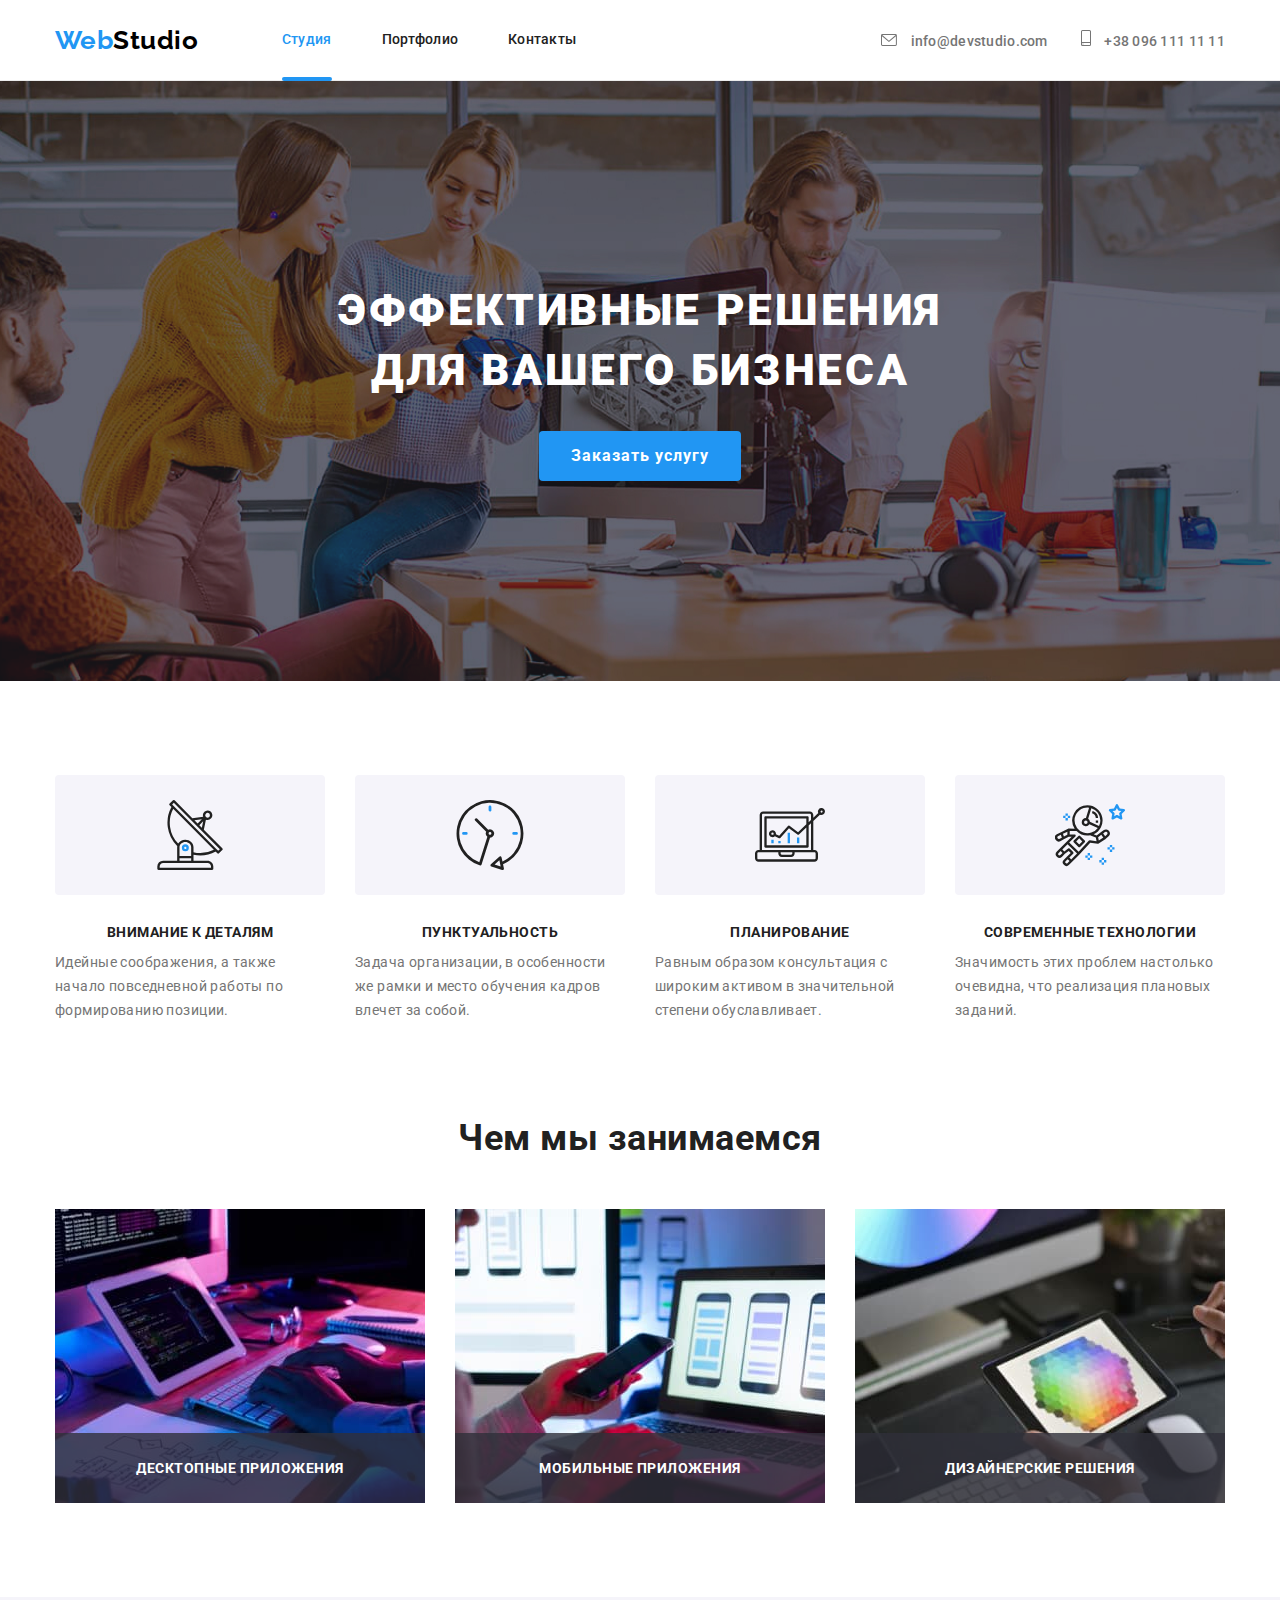
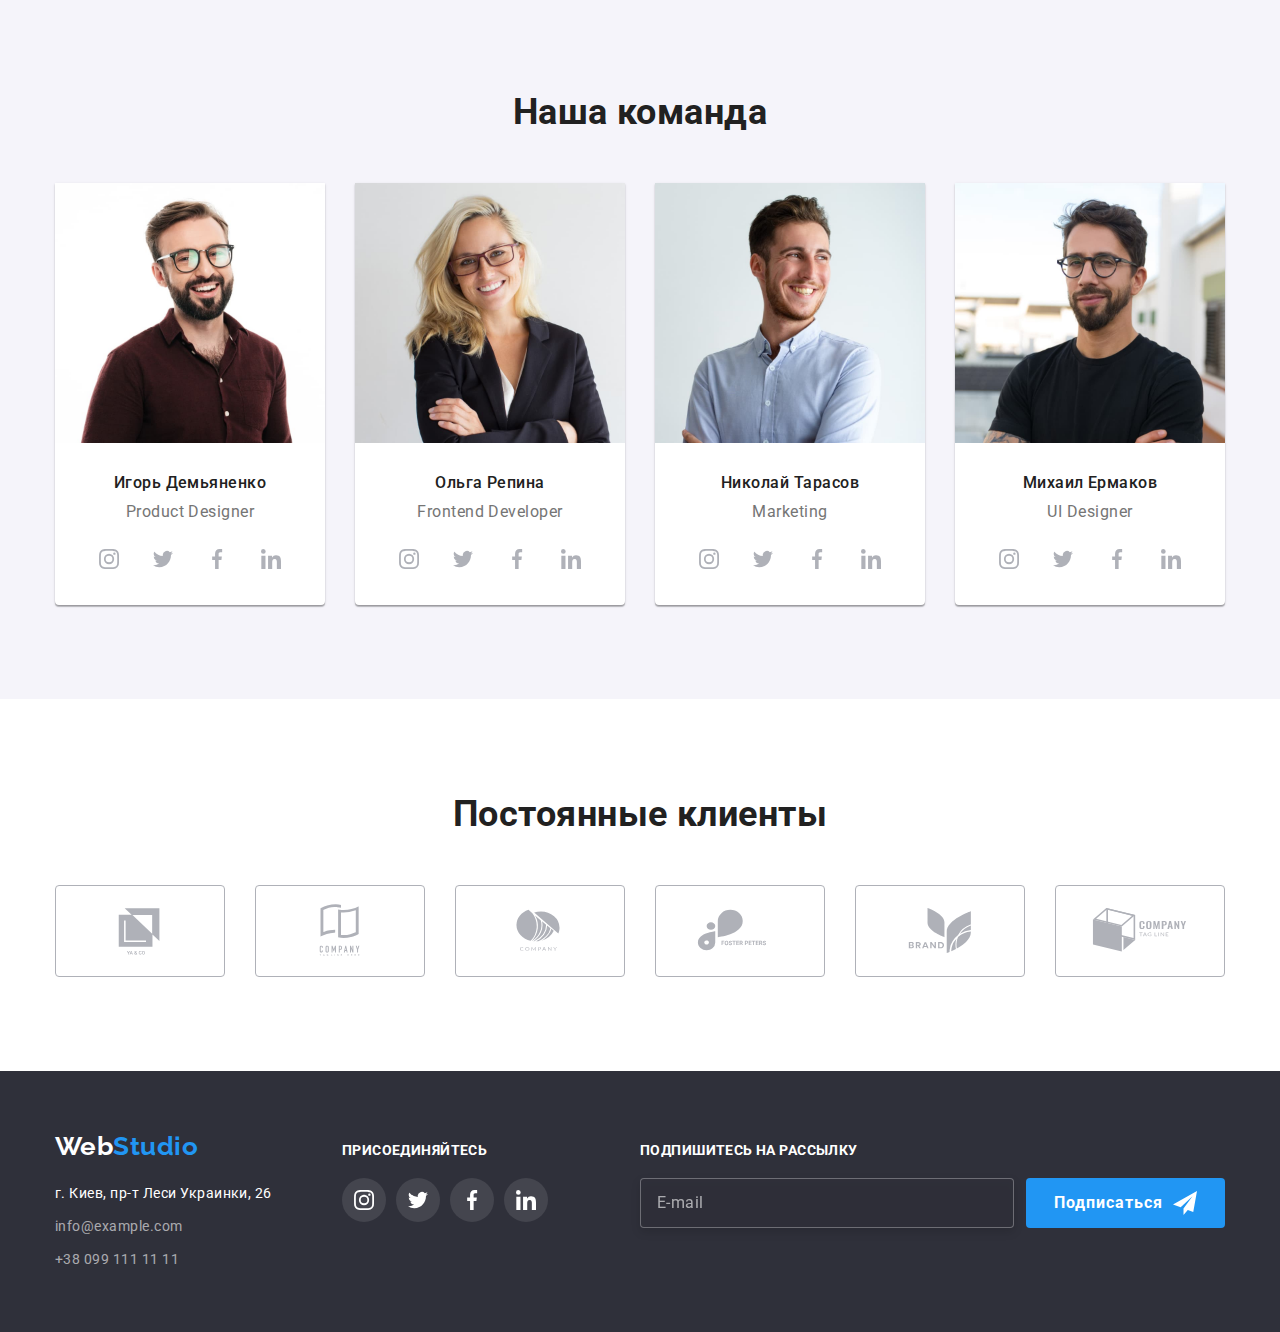
==== commit 4a10deb7: "menu js stat" ====
--- a/index.html
+++ b/index.html
@@ -17,6 +17,7 @@
     />
     <link rel="stylesheet" href="./css/main.min.css" />
   </head>
+
   <body>
     <!--Header-->
     <header class="page-header">
@@ -36,7 +37,7 @@
           </svg>
         </button>
         
-        <div class="navigation" data-menu>
+        <div class="navigation">
           <nav>
             <ul class="site-nav">
               <li class="site-nav__item">
@@ -49,7 +50,7 @@
             </ul>
           </nav>
           <ul class="auth-nav">
-            <li class="auth-nav__item">
+            <li class="auth-nav__item auth-nav__item--mb">
               <a href="mailto:info@devstudio.com" class="auth-nav__link">
                 <svg class="auth-nav__icon--envelope">
                   <use href="./images/icons.svg#envelope"></use>
@@ -57,71 +58,69 @@
                 info@devstudio.com</a
               >
             </li>
-            <li class="auth-nav__item auth">
+            <li class="auth-nav__item">
               <a href="tel:+380961111111" class="auth-nav__link">
                 <svg class="auth-nav__icon--smartphone">
                   <use href="./images/icons.svg#smartphone"></use>
                 </svg>
-                +38 096 111 11 11</a
-              >
+                +38 096 111 11 11</a>
             </li>
           </ul>
         </div>
       </div>
 
       <!-- mob menu -->
-          <div class="mob-menu">
-            <div class="container">
-              <button 
-                class="mob-menu__button" 
-                type="button" 
-                aria-expanded="false"
-                data-menu-button>
-                <svg class="mob-menu__icon" 
-                  width="40" 
-                  height="40" 
-                  aria-label="Переключатель мобильного меню">
-                  <use class="mobile-btn" href="./images/icons.svg#mobile-close"></use>
-                </svg>
-              </button>
-              <ul class="mob-site-nav__list">
-                <li class="mob-site-nav__item">
-                  <a href="./index.html" class="mob-site-nav__link">Студия</a>
-                </li>
-                <li class="mob-site-nav__item">
-                  <a href="./portfolio.html" class="mob-site-nav__link">Портфолио</a>
-                </li>
-                <li class="mob-site-nav__item">
-                  <a href="" class="mob-site-nav__link">Контакты</a>
-                </li>
-              </ul>
-
-              <div class="mob-menu-bottom">
-                <ul class="mob-auth-nav__list">
-                  <li class="mob-auth-nav__item">
-                    <a href="tel:+380961111111" class="mob-auth-nav__link mob-auth-nav__link--size">+38 096 111 11 11</a>
-                  </li>
-                  <li class="mob-auth-nav__item">
-                    <a href=".mailto:info@devstudio.com" class="mob-auth-nav__link">info@devstudio.com</a>
-                  </li>
-                </ul>
-
-                <ul class="mob-soc__list">
-                  <li class="mob-soc__item">
-                    <a href="https://www.instagram.com" class="mob-soc__link">Instagram</a>
-                  </li>
-                  <li class="mob-soc__item">
-                    <a href="https://twitter.com" class="mob-soc__link">Twitter</a>
-                  </li>
-                  <li class="mob-soc__item">
-                    <a href="https://www.facebook.com" class="mob-soc__link">Facebook</a>
-                  </li>
-                  <li class="mob-soc__item">
-                    <a href="https://www.linkedin.com" class="mob-soc__link">LinkedIn</a>
-                  </li>
-                </ul>
-            </div>
+      <div class="mob-menu" data-menu>
+        <div class="container">
+          <button 
+            class="mob-menu__button" 
+            type="button" 
+            aria-expanded="false"
+            data-menu-button>
+            <svg class="mob-menu__icon" 
+              width="40" 
+              height="40" 
+              aria-label="Переключатель мобильного меню">
+              <use class="mobile-btn" href="./images/icons.svg#mobile-close"></use>
+            </svg>
+          </button>
+          <ul class="mob-site-nav__list">
+            <li class="mob-site-nav__item">
+              <a href="./index.html" class="mob-site-nav__link">Студия</a>
+            </li>
+            <li class="mob-site-nav__item">
+              <a href="./portfolio.html" class="mob-site-nav__link">Портфолио</a>
+            </li>
+            <li class="mob-site-nav__item">
+              <a href="" class="mob-site-nav__link">Контакты</a>
+            </li>
+          </ul>
+          <div class="mob-menu-bottom">
+            <ul class="mob-auth-nav__list">
+              <li class="mob-auth-nav__item">
+                <a href="tel:+380961111111" class="mob-auth-nav__link mob-auth-nav__link--size">+38 096 111 11 11</a>
+              </li>
+              <li class="mob-auth-nav__item">
+                <a href=".mailto:info@devstudio.com" class="mob-auth-nav__link">info@devstudio.com</a>
+              </li>
+            </ul>
+
+            <ul class="mob-soc__list">
+              <li class="mob-soc__item">
+                <a href="https://www.instagram.com" class="mob-soc__link">Instagram</a>
+              </li>
+              <li class="mob-soc__item">
+                <a href="https://twitter.com" class="mob-soc__link">Twitter</a>
+              </li>
+              <li class="mob-soc__item">
+                <a href="https://www.facebook.com" class="mob-soc__link">Facebook</a>
+              </li>
+              <li class="mob-soc__item">
+                <a href="https://www.linkedin.com" class="mob-soc__link">LinkedIn</a>
+              </li>
+            </ul>
           </div>
+        </div>
       </div>
         
     </header>
@@ -556,7 +555,7 @@
                   <input class="contact-form-policy__input visually-hidden" type="checkbox" name="policy">
                   <span class="contact-form-policy__checkbox"></span>
                   Соглашаюсь с рассылкой и принимаю <a class="contact-form-policy__label--rules" href="">Условия договора</a>
-                </la  bel>
+                </label>
               </div>
             
               <button class="button__send" type="submit">Отправить</button>
--- a/css/main.min.css
+++ b/css/main.min.css
@@ -1,2 +1,2 @@
-.site-nav,.features-icons-cont,.doing-list__element,.social-list,.social-list__link,.client__button,.footer-social__link,.modal__close-button,.button__send{display:-webkit-box;display:-ms-flexbox;display:flex;-webkit-box-align:center;-ms-flex-align:center;align-items:center;-webkit-box-pack:center;-ms-flex-pack:center;justify-content:center}.subscribe-form__button--text,.button__send,.photo-nav__button{color:#fff;background-color:#2196F3;font-weight:700;font-size:16px;line-height:1.88;letter-spacing:0.06em;cursor:pointer;border-radius:4px;padding:10px 32px;margin-left:auto;margin-right:auto;border:transparent;-webkit-transition:background-color 250ms cubic-bezier(0.4, 0, 0.2, 1);transition:background-color 250ms cubic-bezier(0.4, 0, 0.2, 1)}.subscribe-form__button--text:hover,.button__send:hover,.photo-nav__button:hover,.subscribe-form__button--text:focus,.button__send:focus,.photo-nav__button:focus{background-color:#188CE8}.section-features__title,.section-doing__title,.section-team__title,.client-section__title,.section-portfolio__title{font-weight:700;font-size:36px;line-height:1.17;text-align:center;color:#212121}.visually-hidden{position:absolute;width:1px;height:1px;margin:-1px;border:0;padding:0;white-space:nowrap;-webkit-clip-path:inset(100%);clip-path:inset(100%);clip:rect(0 0 0 0);overflow:hidden}body{background-color:#fff;color:#757575;font-family:roboto, sans-serif;letter-spacing:0.03em;font-weight:400}body.modal-open{overflow:hidden}img{display:block;max-width:100%;height:auto;margin:0;bottom:0}p,h1,h2,h3,h4{margin:0}ul{margin:0;padding:0;list-style:none}.container{width:100%;margin-left:auto;margin-right:auto;padding-left:15px;padding-right:15px}@media screen and (min-width: 480px){.container{max-width:480px}}@media screen and (min-width: 768px){.container{max-width:768px}}@media screen and (min-width: 1200px){.container{max-width:1200px}}.section{padding:60px 0}@media screen and (min-width: 1200px){.section{padding:94px 0}}.page-header{border-bottom:1px solid #ECECEC;background:#fff;display:-webkit-box;display:-ms-flexbox;display:flex;-webkit-box-align:center;-ms-flex-align:center;align-items:center}.container-header{display:-webkit-box;display:-ms-flexbox;display:flex;-webkit-box-align:center;-ms-flex-align:center;align-items:center;-webkit-box-pack:justify;-ms-flex-pack:justify;justify-content:space-between;height:80px}.mobile-btn{display:-webkit-inline-box;display:-ms-inline-flexbox;display:inline-flex;margin:0;padding:0;border:none;background:#fff}@media screen and (min-width: 768px){.mobile-btn{display:none}}.mobile-btn__burger:hover,.mobile-btn__burger:focus{fill:#2196F3}.mobile-btn__burger--icon-close{display:none}.mobile-btn.is-open .mobile-btn__burger--icon-close{display:block}.mobile-btn.is-open .mobile-btn__burger--icon-open{display:none}@media screen and (max-width: 767px){.navigation{display:none}}@media screen and (min-width: 768px){.navigation{display:-webkit-box;display:-ms-flexbox;display:flex;-webkit-box-align:center;-ms-flex-align:center;align-items:center}}.logo{color:#000;font-family:Raleway, sans-serif;font-weight:700;font-size:26px;line-height:1.19;text-decoration:none;display:block}.logo__web{color:#2196F3}.site-nav{font-weight:500;font-size:14px;line-height:1.14;letter-spacing:0.02em;text-decoration:none}.site-nav__item{position:relative}.site-nav__item:not(:first-child){margin-left:50px}.site-nav__link{color:#212121;padding-top:32px;padding-bottom:32px;-webkit-transition:color 250ms cubic-bezier(0.4, 0, 0.2, 1);transition:color 250ms cubic-bezier(0.4, 0, 0.2, 1);text-decoration:none}.site-nav__link--current{color:#2196F3}.site-nav__link--current::after{display:block;position:absolute;margin-top:29px;content:'';width:100%;height:4px;background:#2196F3;border-radius:2px}.site-nav__link:hover,.site-nav__link:focus{color:#2196F3}.auth-nav{font-weight:500;letter-spacing:0.02em;text-decoration:none;margin-left:auto;margin-left:84px}@media screen and (min-width: 768px){.auth-nav{font-size:12px;line-height:1.167}}@media screen and (min-width: 1200px){.auth-nav{font-size:12px;line-height:1.167}}.auth-nav__item:not(:last-child){margin-bottom:10px}.auth-nav__link{color:#757575;text-decoration:none;-webkit-transition:color 250ms cubic-bezier(0.4, 0, 0.2, 1);transition:color 250ms cubic-bezier(0.4, 0, 0.2, 1)}.auth-nav__link:hover,.auth-nav__link:focus{color:#2196F3}.auth-nav__icon--envelope{width:16px;height:12px;margin-right:10px;fill:currentColor;text-align:center}.auth-nav__icon--smartphone{width:10px;height:16px;margin-right:10px;fill:currentColor}.mob-menu{display:none;position:fixed;top:0;width:100%;height:100%;background-color:#fff;padding-top:48px;padding-bottom:48px}.mob-menu.is-hidden{opacity:0;visibility:hidden;pointer-events:none}.mob-menu .container{position:relative;display:-webkit-box;display:-ms-flexbox;display:flex;-webkit-box-orient:vertical;-webkit-box-direction:normal;-ms-flex-direction:column;flex-direction:column;-webkit-box-pack:justify;-ms-flex-pack:justify;justify-content:space-between;height:100%;padding-left:40px;padding-right:40px}@media screen and (min-width: 768px){.mob-menu{display:none}}.mob-menu__button{position:absolute;top:-40px;right:15px;display:-webkit-inline-box;display:-ms-inline-flexbox;display:inline-flex;margin:0;padding:0;border:none;background:#fff}.mob-site-nav__item:not(:last-child){margin-bottom:32px}.mob-site-nav__link{text-decoration:none;font-weight:500;font-size:40px;line-height:1.175;letter-spacing:0.02em;color:#212121}.mob-site-nav__link:hover,.mob-site-nav__link:focus{color:#2196F3}.mob-auth-nav__list{margin-bottom:64px}.mob-auth-nav__item:not(:last-child){margin-bottom:32px}.mob-auth-nav__link{text-decoration:none;font-weight:500;font-size:24px;line-height:1.167;letter-spacing:0.02em;color:#757575}.mob-auth-nav__link:hover,.mob-auth-nav__link:focus{color:#2196F3}.mob-auth-nav__link--size{font-size:34px;line-height:1.18;color:#2196F3}@media screen and (max-width: 376px){.mob-auth-nav__link--size{font-size:27px}}.mob-soc__list{display:-webkit-box;display:-ms-flexbox;display:flex;-ms-flex-wrap:wrap;flex-wrap:wrap}.mob-soc__item:not(:last-child){padding-right:10px;margin-right:10px;border-right:1px solid rgba(33,33,33,0.2)}.mob-soc__link{text-decoration:none;font-weight:500;font-size:18px;line-height:1.22;letter-spacing:0.02em;color:#2196F3}.hero{text-align:center;padding-top:118px;padding-bottom:118px;background-color:#2F303A;background-image:url(../images/Img-Overlay.png),url(../images/bg-hero.jpg);background-repeat:no-repeat;background-position:center;background-size:cover}@media screen and (min-width: 1200px){.hero{padding-top:200px;padding-bottom:200px}}.hero__title{color:#fff;font-weight:900;font-size:26px;line-height:1.615;letter-spacing:0.06em;text-transform:uppercase;margin-bottom:30px}@media screen and (min-width: 1200px){.hero__title{font-size:44px;line-height:1.36}}.hero__button{color:#fff;background-color:#2196F3;font-weight:700;font-size:16px;line-height:1.88;letter-spacing:0.06em;cursor:pointer;border-radius:4px;padding:10px 32px;margin-left:auto;margin-right:auto;border:transparent;-webkit-transition:background-color 250ms cubic-bezier(0.4, 0, 0.2, 1);transition:background-color 250ms cubic-bezier(0.4, 0, 0.2, 1)}.hero__button:hover,.hero__button:focus{background-color:#188CE8}.features-list{margin-bottom:-30px}@media screen and (min-width: 768px){.features-list{display:-webkit-box;display:-ms-flexbox;display:flex;-ms-flex-wrap:wrap;flex-wrap:wrap;margin-left:-30px}}@media screen and (min-width: 1200px){.features-list{-ms-flex-wrap:nowrap;flex-wrap:nowrap}}.features-list__item{margin-bottom:30px}@media screen and (min-width: 768px){.features-list__item{-ms-flex-preferred-size:calc(100% / 2 - 30px);flex-basis:calc(100% / 2 - 30px);margin-left:30px}}@media screen and (min-width: 1200px){.features-list__item{-ms-flex-preferred-size:calc(100% / 4 - 30px);flex-basis:calc(100% / 4 - 30px)}}.features-list__title{color:#212121;text-transform:uppercase;text-align:center;font-weight:700;font-size:14px;line-height:1.14;margin-top:0;margin-bottom:10px}.features-list__text{font-weight:400;font-size:14px;line-height:1.71;letter-spacing:0.03em}.features-icons-cont{margin-bottom:30px;background-color:#F5F4FA;border-radius:4px}.features-icons-cont__icon{margin:25px 0}.section-doing{padding-top:0;padding-bottom:94px}@media screen and (max-width: 1199px){.section-doing{display:none}}.section-doing__title{margin-bottom:50px}.doing-list{display:-webkit-box;display:-ms-flexbox;display:flex;-webkit-box-pack:justify;-ms-flex-pack:justify;justify-content:space-between}.doing-list__item{position:relative}.doing-list__element{position:absolute;bottom:0;width:370px;height:70px;background:rgba(47,48,58,0.8);text-transform:uppercase;font-weight:700;font-size:14px;line-height:1.143;color:#fff}.section-team{background-color:#F5F4FA;width:100%}.section-team__title{margin-top:0;margin-bottom:30px}@media screen and (min-width: 1200px){.section-team__title{margin-bottom:50px}}.team-list{margin-bottom:-30px}@media screen and (min-width: 768px){.team-list{display:-webkit-box;display:-ms-flexbox;display:flex;-ms-flex-wrap:wrap;flex-wrap:wrap;margin-left:-30px}}@media screen and (min-width: 1200px){.team-list{-ms-flex-wrap:nowrap;flex-wrap:nowrap}}.team-list__item{background-color:#fff;max-width:450px;margin-bottom:30px;-webkit-box-shadow:0px 1px 3px rgba(0,0,0,0.12),0px 1px 1px rgba(0,0,0,0.14),0px 2px 1px rgba(0,0,0,0.2);box-shadow:0px 1px 3px rgba(0,0,0,0.12),0px 1px 1px rgba(0,0,0,0.14),0px 2px 1px rgba(0,0,0,0.2);border-radius:0px 0px 4px 4px}@media screen and (min-width: 768px){.team-list__item{-ms-flex-preferred-size:calc(100% / 2 - 30px);flex-basis:calc(100% / 2 - 30px);margin-left:30px}}@media screen and (min-width: 1200px){.team-list__item{-ms-flex-preferred-size:calc(100% / 4 - 30px);flex-basis:calc(100% / 4 - 30px)}}.team-list__container{display:-webkit-box;display:-ms-flexbox;display:flex;-webkit-box-orient:vertical;-webkit-box-direction:normal;-ms-flex-direction:column;flex-direction:column;text-align:center;padding-top:30px;padding-bottom:24px}.team-list__name{color:#212121;font-weight:500;font-size:16px;line-height:1.19;padding-bottom:10px}.team-list__profession{font-size:16px;line-height:1.19;padding-bottom:16px}.social-list__item{width:44px;height:44px}.social-list__item:not(:last-child){margin-right:10px}.social-list__link{width:100%;height:100%;border-radius:50%;color:#AFB1B8;background-color:#fff;-webkit-transition:color 250ms cubic-bezier(0.4, 0, 0.2, 1),background-color 250ms cubic-bezier(0.4, 0, 0.2, 1);transition:color 250ms cubic-bezier(0.4, 0, 0.2, 1),background-color 250ms cubic-bezier(0.4, 0, 0.2, 1)}.social-list__link:hover,.social-list__link:focus{color:#fff;background-color:#2196F3}.social-list__icon{width:20px;height:20px;fill:currentColor}.client-section__title{margin-bottom:30px}@media screen and (min-width: 1200px){.client-section__title{margin-bottom:50px}}.client-section__list{display:-webkit-box;display:-ms-flexbox;display:flex;-ms-flex-wrap:wrap;flex-wrap:wrap;margin-left:-30px;margin-bottom:-30px}.client{margin-left:30px;margin-bottom:30px;-ms-flex-preferred-size:calc(100% / 2 - 30px);flex-basis:calc(100% / 2 - 30px)}@media screen and (min-width: 768px){.client{-ms-flex-preferred-size:calc(100% / 3 - 30px);flex-basis:calc(100% / 3 - 30px)}}@media screen and (min-width: 1200px){.client{-ms-flex-preferred-size:calc(100% / 6 - 30px);flex-basis:calc(100% / 6 - 30px)}}.client__button{border:1px solid #AFB1B8;border-radius:4px;height:92px;color:#AFB1B8;-webkit-transition:color 250ms cubic-bezier(0.4, 0, 0.2, 1),border 250ms cubic-bezier(0.4, 0, 0.2, 1);transition:color 250ms cubic-bezier(0.4, 0, 0.2, 1),border 250ms cubic-bezier(0.4, 0, 0.2, 1)}.client__button:hover,.client__button:focus{color:#2196F3;border:1px solid #2196F3}.client__icon{width:106px;height:60px;fill:currentColor}footer{background-color:#2F303A}.footer{padding:60px 15px}@media screen and (min-width: 1200px){.footer{display:-webkit-box;display:-ms-flexbox;display:flex;-webkit-box-orient:horizontal;-webkit-box-direction:normal;-ms-flex-direction:row;flex-direction:row;-webkit-box-align:baseline;-ms-flex-align:baseline;align-items:baseline;max-width:1200px;margin-left:auto;margin-right:auto;padding-bottom:60px}}.footer-container{display:-webkit-box;display:-ms-flexbox;display:flex;text-align:center;-webkit-box-align:center;-ms-flex-align:center;align-items:center;-webkit-box-orient:vertical;-webkit-box-direction:normal;-ms-flex-direction:column;flex-direction:column;padding:0}@media screen and (min-width: 768px){.footer-container{-webkit-box-orient:horizontal;-webkit-box-direction:normal;-ms-flex-direction:row;flex-direction:row;-ms-flex-pack:distribute;justify-content:space-around;-webkit-box-align:baseline;-ms-flex-align:baseline;align-items:baseline}}@media screen and (min-width: 1200px){.footer-container{-webkit-box-pack:start;-ms-flex-pack:start;justify-content:flex-start;text-align:left}}.footer-logo{color:#000;font-family:Raleway, sans-serif;font-weight:700;font-size:24px;line-height:1.67;text-decoration:none}@media screen and (min-width: 1200px){.footer-logo{font-size:26px;line-height:1.19}}.footer-logo--white{color:#fff;-webkit-transition:color 250ms cubic-bezier(0.4, 0, 0.2, 1);transition:color 250ms cubic-bezier(0.4, 0, 0.2, 1)}.footer-logo--blue{color:#2196F3}.footer__address,.footer__mail,.footer__phone{display:block;font-size:14px;line-height:1.71;font-style:normal;margin-bottom:9px;text-decoration:none}.footer__address:hover,.footer__address:focus,.footer__mail:hover,.footer__mail:focus,.footer__phone:hover,.footer__phone:focus{color:#2196F3}.footer__address{margin-top:20px;color:#fff;-webkit-transition:color 250ms cubic-bezier(0.4, 0, 0.2, 1);transition:color 250ms cubic-bezier(0.4, 0, 0.2, 1)}.footer__mail,.footer__phone{color:rgba(255,255,255,0.6);-webkit-transition:color 250ms cubic-bezier(0.4, 0, 0.2, 1);transition:color 250ms cubic-bezier(0.4, 0, 0.2, 1)}.footer__phone{margin-bottom:0}@media screen and (min-width: 1200px){.footer-social{padding-left:70px;padding-top:0}}.footer-social__slogan{font-weight:700;font-size:14px;line-height:1.143;letter-spacing:0.03em;text-transform:uppercase;color:#fff;padding-bottom:20px;padding-top:60px}@media screen and (min-width: 768px){.footer-social__slogan{padding-top:0}}.footer-social__list{display:-webkit-box;display:-ms-flexbox;display:flex}.footer-social__item{width:44px;height:44px}.footer-social__item:not(:last-child){margin-right:10px}.footer-social__link{width:100%;height:100%;border-radius:50%;color:#fff;background-color:rgba(255,255,255,0.1);-webkit-transition:color 250ms cubic-bezier(0.4, 0, 0.2, 1),background-color 250ms cubic-bezier(0.4, 0, 0.2, 1);transition:color 250ms cubic-bezier(0.4, 0, 0.2, 1),background-color 250ms cubic-bezier(0.4, 0, 0.2, 1)}.footer-social__link:hover,.footer-social__link:focus{color:#fff;background-color:#2196F3}.footer-social__icon{width:20px;height:20px;fill:currentColor}.subscribe-form{width:100%;text-align:center}@media screen and (min-width: 1200px){.subscribe-form{text-align:left;padding:0}}@media screen and (min-width: 1200px){.subscribe-form__flex-mix{display:-webkit-box;display:-ms-flexbox;display:flex;margin:0;padding:0}}.subscribe-form__slogan{font-weight:700;font-size:14px;line-height:1.143;letter-spacing:0.03em;text-transform:uppercase;color:#fff;padding-bottom:20px;padding-top:60px}@media screen and (min-width: 1200px){.subscribe-form__slogan{padding-top:0}}.subscribe-form__input{width:100%;height:50px;margin-bottom:20px;background:rgba(47,48,58,0.8);border:1px solid rgba(255,255,255,0.3);-webkit-filter:drop-shadow(0px 4px 4px rgba(0,0,0,0.15));filter:drop-shadow(0px 4px 4px rgba(0,0,0,0.15));border-radius:4px;padding-left:16px;color:#fff;-webkit-transition:border 250ms cubic-bezier(0.4, 0, 0.2, 1);transition:border 250ms cubic-bezier(0.4, 0, 0.2, 1);outline:none;cursor:pointer}@media screen and (min-width: 480px){.subscribe-form__input{max-width:450px}}@media screen and (min-width: 1200px){.subscribe-form__input{margin:0 12px 0 0}}.subscribe-form__input::-webkit-input-placeholder{font-size:16px;line-height:1.25;letter-spacing:0.03em;color:rgba(255,255,255,0.6)}.subscribe-form__input:-ms-input-placeholder{font-size:16px;line-height:1.25;letter-spacing:0.03em;color:rgba(255,255,255,0.6)}.subscribe-form__input::-ms-input-placeholder{font-size:16px;line-height:1.25;letter-spacing:0.03em;color:rgba(255,255,255,0.6)}.subscribe-form__input::placeholder{font-size:16px;line-height:1.25;letter-spacing:0.03em;color:rgba(255,255,255,0.6)}.subscribe-form__input:focus{border:1px solid #2196F3;border-radius:4px}.subscribe-form__button--text{display:-webkit-inline-box;display:-ms-inline-flexbox;display:inline-flex;-webkit-box-align:center;-ms-flex-align:center;align-items:center;padding:10px 28px}.subscribe-form__button--icon{width:24px;height:24px;margin-left:10px}.backdrop{position:fixed;top:0;left:0;width:100%;height:100%;background:rgba(0,0,0,0.2);z-index:2;opacity:1;visibility:visible;-webkit-transition:opacity 250ms cubic-bezier(0.4, 0, 0.2, 1),visibility 250ms cubic-bezier(0.4, 0, 0.2, 1);transition:opacity 250ms cubic-bezier(0.4, 0, 0.2, 1),visibility 250ms cubic-bezier(0.4, 0, 0.2, 1);overflow-y:scroll;padding:93px 15px}@media screen and (min-width: 1200px){.backdrop{padding:0}}.backdrop.is-hidden{visibility:hidden;opacity:0;pointer-events:none}.backdrop.is-hidden .modal{-webkit-transform:scale(0.8);transform:scale(0.8)}@media screen and (min-width: 1200px){.backdrop.is-hidden .modal{-webkit-transform:translate(-50%, -50%) scale(0.8);transform:translate(-50%, -50%) scale(0.8)}}.modal{position:relative;-webkit-transition:-webkit-transform 250ms cubic-bezier(0.4, 0, 0.2, 1);transition:-webkit-transform 250ms cubic-bezier(0.4, 0, 0.2, 1);transition:transform 250ms cubic-bezier(0.4, 0, 0.2, 1);transition:transform 250ms cubic-bezier(0.4, 0, 0.2, 1), -webkit-transform 250ms cubic-bezier(0.4, 0, 0.2, 1);margin:0 auto;max-width:450px;width:100%;background-color:#fff;-webkit-box-shadow:0px 1px 3px rgba(0,0,0,0.12),0px 1px 1px rgba(0,0,0,0.14),0px 2px 1px rgba(0,0,0,0.2);box-shadow:0px 1px 3px rgba(0,0,0,0.12),0px 1px 1px rgba(0,0,0,0.14),0px 2px 1px rgba(0,0,0,0.2);border-radius:4px;-webkit-transform:scale(1);transform:scale(1)}@media screen and (min-width: 1200px){.modal{max-width:528px;position:absolute;top:50%;left:50%;-webkit-transform:translate(-50%, -50%) scale(1);transform:translate(-50%, -50%) scale(1)}}.modal__close-button{position:absolute;right:8px;top:8px;padding:0;margin:0;width:30px;height:30px;border:1px solid rgba(0,0,0,0.1);background-color:#fff;border-radius:50%;fill:#000;-webkit-transition:fill 250ms cubic-bezier(0.4, 0, 0.2, 1);transition:fill 250ms cubic-bezier(0.4, 0, 0.2, 1);cursor:pointer}.modal__close-button:hover{fill:#2196F3}.form{margin:0 auto;padding:40px}.form__title{font-weight:700;font-size:20px;line-height:1.50;text-align:center;letter-spacing:0.03em;color:#212121;padding-bottom:12px}@media screen and (min-width: 1200px){.form__title{line-height:1.15}}.contact-form{position:relative;display:-webkit-box;display:-ms-flexbox;display:flex;-webkit-box-orient:vertical;-webkit-box-direction:normal;-ms-flex-direction:column;flex-direction:column;padding-bottom:10px;margin:0}.contact-form__label{font-weight:400;font-size:12px;line-height:1.17;letter-spacing:0.01em;margin-bottom:4px}.contact-form__input{border:1px solid rgba(33,33,33,0.2);border-radius:4px;outline:none;padding-left:42px;padding-right:16px;color:#212121;resize:none;cursor:pointer;-webkit-transition:border 250ms cubic-bezier(0.4, 0, 0.2, 1);transition:border 250ms cubic-bezier(0.4, 0, 0.2, 1)}.contact-form__input--height{height:40px}.contact-form__input--comment{padding:12px 16px}.contact-form__input::-webkit-input-placeholder{font-size:14px;line-height:1.143;letter-spacing:0.01em;color:rgba(117,117,117,0.5)}.contact-form__input:-ms-input-placeholder{font-size:14px;line-height:1.143;letter-spacing:0.01em;color:rgba(117,117,117,0.5)}.contact-form__input::-ms-input-placeholder{font-size:14px;line-height:1.143;letter-spacing:0.01em;color:rgba(117,117,117,0.5)}.contact-form__input::placeholder{font-size:14px;line-height:1.143;letter-spacing:0.01em;color:rgba(117,117,117,0.5)}@media screen and (min-width: 1200px){.contact-form__input::-webkit-input-placeholder{line-height:1.167}.contact-form__input:-ms-input-placeholder{line-height:1.167}.contact-form__input::-ms-input-placeholder{line-height:1.167}.contact-form__input::placeholder{line-height:1.167}}.contact-form__input:focus{border:1px solid #2196F3}.contact-form__input:focus+.contact-form__icon{fill:#2196F3}.contact-form__icon{position:absolute;bottom:21px;left:12px;width:18px;height:18px;fill:#212121;-webkit-transition:fill 250ms cubic-bezier(0.4, 0, 0.2, 1);transition:fill 250ms cubic-bezier(0.4, 0, 0.2, 1)}.contact-form-policy{padding-top:10px;padding-bottom:20px;margin:0}@media screen and (min-width: 1200px){.contact-form-policy{padding-bottom:30px;-webkit-box-pack:center;-ms-flex-pack:center;justify-content:center}}.contact-form-policy__label{font-size:12px;line-height:1.167;letter-spacing:0.03em;cursor:pointer;display:-webkit-box;display:-ms-flexbox;display:flex;-webkit-box-pack:center;-ms-flex-pack:center;justify-content:center;-webkit-box-align:center;-ms-flex-align:center;align-items:center}@media screen and (min-width: 1200px){.contact-form-policy__label{font-size:14px;line-height:1.714;display:-webkit-box;display:-ms-flexbox;display:flex;-webkit-box-pack:center;-ms-flex-pack:center;justify-content:center;-webkit-box-align:center;-ms-flex-align:center;align-items:center}}.contact-form-policy__label--rules{color:#2196F3;margin-left:5px}.contact-form-policy__checkbox{display:inline-block;width:16px;height:15px;border:2px solid #212121;border-radius:2px;margin-right:8px}.contact-form-policy__input:checked+.contact-form-policy__checkbox{border-color:#2196F3;background-color:#2196F3;background-image:url(../images/icon-check.svg);background-size:contain;background-repeat:no-repeat;background-origin:border-box}.button__send{min-width:200px}.photo-nav{display:-webkit-box;display:-ms-flexbox;display:flex;-ms-flex-wrap:wrap;flex-wrap:wrap;padding-bottom:40px;margin-left:-8px;margin-bottom:-15px}@media screen and (min-width: 768px){.photo-nav{-webkit-box-pack:center;-ms-flex-pack:center;justify-content:center;margin-bottom:0;padding-bottom:30px}}@media screen and (min-width: 1200px){.photo-nav{padding-bottom:50px}}.photo-nav__item{margin-left:8px;margin-bottom:15px}@media screen and (min-width: 768px){.photo-nav__item{margin-bottom:0}}.photo-nav__button{color:#212121;background-color:#F5F4FA;-webkit-box-shadow:none;box-shadow:none;font-weight:500;font-size:16px;line-height:1.63;letter-spacing:0.03em;font-family:inherit;cursor:pointer;padding:6px 22px;-webkit-transition:color 250ms cubic-bezier(0.4, 0, 0.2, 1),background-color 250ms cubic-bezier(0.4, 0, 0.2, 1),-webkit-box-shadow 250ms cubic-bezier(0.4, 0, 0.2, 1);transition:color 250ms cubic-bezier(0.4, 0, 0.2, 1),background-color 250ms cubic-bezier(0.4, 0, 0.2, 1),-webkit-box-shadow 250ms cubic-bezier(0.4, 0, 0.2, 1);transition:color 250ms cubic-bezier(0.4, 0, 0.2, 1),background-color 250ms cubic-bezier(0.4, 0, 0.2, 1),box-shadow 250ms cubic-bezier(0.4, 0, 0.2, 1);transition:color 250ms cubic-bezier(0.4, 0, 0.2, 1),background-color 250ms cubic-bezier(0.4, 0, 0.2, 1),box-shadow 250ms cubic-bezier(0.4, 0, 0.2, 1),-webkit-box-shadow 250ms cubic-bezier(0.4, 0, 0.2, 1)}.photo-nav__button:hover,.photo-nav__button:focus{color:#fff;background-color:#2196F3;-webkit-box-shadow:0px 3px 1px rgba(0,0,0,0.1),0px 1px 2px rgba(0,0,0,0.08),0px 2px 2px rgba(0,0,0,0.12);box-shadow:0px 3px 1px rgba(0,0,0,0.1),0px 1px 2px rgba(0,0,0,0.08),0px 2px 2px rgba(0,0,0,0.12)}.photo-nav__button--primary{color:#fff;background-color:#2196F3;-webkit-box-shadow:0px 3px 1px rgba(0,0,0,0.1),0px 1px 2px rgba(0,0,0,0.08),0px 2px 2px rgba(0,0,0,0.12);box-shadow:0px 3px 1px rgba(0,0,0,0.1),0px 1px 2px rgba(0,0,0,0.08),0px 2px 2px rgba(0,0,0,0.12)}.photo-cards{margin-bottom:-30px}@media screen and (min-width: 768px){.photo-cards{display:-webkit-box;display:-ms-flexbox;display:flex;-ms-flex-wrap:wrap;flex-wrap:wrap;margin-left:-30px}}.card{margin-bottom:30px;-webkit-box-shadow:none;box-shadow:none;-webkit-transition:-webkit-box-shadow 250ms cubic-bezier(0.4, 0, 0.2, 1);transition:-webkit-box-shadow 250ms cubic-bezier(0.4, 0, 0.2, 1);transition:box-shadow 250ms cubic-bezier(0.4, 0, 0.2, 1);transition:box-shadow 250ms cubic-bezier(0.4, 0, 0.2, 1), -webkit-box-shadow 250ms cubic-bezier(0.4, 0, 0.2, 1)}@media screen and (min-width: 768px){.card{-ms-flex-preferred-size:calc(100% / 2 - 30px);flex-basis:calc(100% / 2 - 30px);margin-left:30px}}@media screen and (min-width: 1200px){.card{-ms-flex-preferred-size:calc(100% / 3 - 30px);flex-basis:calc(100% / 3 - 30px);margin-left:30px}}.card:hover,.card:focus{cursor:pointer;-webkit-box-shadow:0px 1px 1px rgba(0,0,0,0.12),0px 4px 4px rgba(0,0,0,0.06),1px 4px 6px rgba(0,0,0,0.16);box-shadow:0px 1px 1px rgba(0,0,0,0.12),0px 4px 4px rgba(0,0,0,0.06),1px 4px 6px rgba(0,0,0,0.16)}.card:hover .card__overlay,.card:focus .card__overlay{-webkit-transform:translateY(0);transform:translateY(0)}.card__link{display:-webkit-box;display:-ms-flexbox;display:flex;-webkit-box-orient:vertical;-webkit-box-direction:normal;-ms-flex-direction:column;flex-direction:column;height:100%;text-decoration:none}.card__img{position:relative;overflow:hidden}.card__img--size{width:450px}.card__overlay{position:absolute;width:100%;height:100%;top:0;left:0;padding:63px 24px;font-size:18px;line-height:1.556;color:#fff;background:rgba(33,150,243,0.9);-webkit-transform:translateY(100%);transform:translateY(100%);-webkit-transition:-webkit-transform 250ms cubic-bezier(0.4, 0, 0.2, 1);transition:-webkit-transform 250ms cubic-bezier(0.4, 0, 0.2, 1);transition:transform 250ms cubic-bezier(0.4, 0, 0.2, 1);transition:transform 250ms cubic-bezier(0.4, 0, 0.2, 1), -webkit-transform 250ms cubic-bezier(0.4, 0, 0.2, 1)}.card__text{-webkit-box-flex:1;-ms-flex-positive:1;flex-grow:1;border:1px solid #EEEEEE;border-top:transparent;padding:20px 24px;-webkit-box-shadow:none;box-shadow:none}.card__project{font-weight:700;font-size:18px;line-height:2;letter-spacing:0.06em;margin-bottom:4px;color:#212121}.card__career{font-size:16px;line-height:1.88;color:#757575}
+.site-nav,.features-icons-cont,.doing-list__element,.social-list,.social-list__link,.client__button,.footer-social__link,.modal__close-button,.button__send{display:-webkit-box;display:-ms-flexbox;display:flex;-webkit-box-align:center;-ms-flex-align:center;align-items:center;-webkit-box-pack:center;-ms-flex-pack:center;justify-content:center}.subscribe-form__button--text,.button__send,.photo-nav__button{color:#fff;background-color:#2196F3;font-weight:700;font-size:16px;line-height:1.88;letter-spacing:0.06em;cursor:pointer;border-radius:4px;padding:10px 32px;margin-left:auto;margin-right:auto;border:transparent;-webkit-transition:background-color 250ms cubic-bezier(0.4, 0, 0.2, 1);transition:background-color 250ms cubic-bezier(0.4, 0, 0.2, 1)}.subscribe-form__button--text:hover,.button__send:hover,.photo-nav__button:hover,.subscribe-form__button--text:focus,.button__send:focus,.photo-nav__button:focus{background-color:#188CE8}.section-features__title,.section-doing__title,.section-team__title,.client-section__title,.section-portfolio__title{font-weight:700;font-size:36px;line-height:1.17;text-align:center;color:#212121}.visually-hidden{position:absolute;width:1px;height:1px;margin:-1px;border:0;padding:0;white-space:nowrap;-webkit-clip-path:inset(100%);clip-path:inset(100%);clip:rect(0 0 0 0);overflow:hidden}body{background-color:#fff;color:#757575;font-family:roboto, sans-serif;letter-spacing:0.03em;font-weight:400}body.modal-open{overflow:hidden}img{display:block;max-width:100%;height:auto;margin:0;bottom:0}p,h1,h2,h3,h4{margin:0}ul{margin:0;padding:0;list-style:none}.container{width:100%;margin-left:auto;margin-right:auto;padding-left:15px;padding-right:15px}@media screen and (min-width: 480px){.container{max-width:480px}}@media screen and (min-width: 768px){.container{max-width:768px}}@media screen and (min-width: 1200px){.container{max-width:1200px}}.section{padding:60px 0}@media screen and (min-width: 1200px){.section{padding:94px 0}}.page-header{border-bottom:1px solid #ececec;background:#fff;display:-webkit-box;display:-ms-flexbox;display:flex;-webkit-box-align:center;-ms-flex-align:center;align-items:center}.container-header{display:-webkit-box;display:-ms-flexbox;display:flex;-webkit-box-align:center;-ms-flex-align:center;align-items:center;-webkit-box-pack:justify;-ms-flex-pack:justify;justify-content:space-between;height:80px}.container-header .mobile-btn{display:-webkit-inline-box;display:-ms-inline-flexbox;display:inline-flex;margin:0;padding:0;border:none;background:#fff}@media screen and (min-width: 768px){.container-header .mobile-btn{display:none}}.mobile-btn__burger:hover,.mobile-btn__burger:focus{fill:#2196F3}.mobile-btn__burger--icon-close{display:none}.mobile-btn.is-open .mobile-btn__burger--icon-close{display:block}.mobile-btn.is-open .mobile-btn__burger--icon-open{display:none}@media screen and (max-width: 767px){.navigation{display:none}}@media screen and (min-width: 768px){.navigation{display:-webkit-box;display:-ms-flexbox;display:flex;-webkit-box-align:center;-ms-flex-align:center;align-items:center}}.logo{color:#000;font-family:Raleway, sans-serif;font-weight:700;font-size:26px;line-height:1.19;text-decoration:none;display:block}.logo__web{color:#2196F3}.site-nav{font-weight:500;font-size:14px;line-height:1.14;letter-spacing:0.02em;text-decoration:none}.site-nav__item{position:relative}.site-nav__item:not(:first-child){margin-left:50px}.site-nav__link{color:#212121;-webkit-transition:color 250ms cubic-bezier(0.4, 0, 0.2, 1);transition:color 250ms cubic-bezier(0.4, 0, 0.2, 1);text-decoration:none}.site-nav__link--current{color:#2196F3}.site-nav__link--current::after{display:block;position:absolute;margin-top:29px;content:'';width:100%;height:4px;background:#2196F3;border-radius:2px}.site-nav__link:hover,.site-nav__link:focus{color:#2196F3}@media screen and (min-width: 768px){.site-nav__link{padding-top:30px;padding-bottom:30px}}.auth-nav{font-weight:500;letter-spacing:0.02em;text-decoration:none}@media screen and (min-width: 768px){.auth-nav{font-size:12px;line-height:1.167;margin-left:84px}}@media screen and (min-width: 1200px){.auth-nav{font-size:14px;line-height:1.14;margin-left:305px}}.auth-nav__item--mb{margin-bottom:10px}@media screen and (min-width: 1200px){.auth-nav__item{display:-webkit-inline-box;display:-ms-inline-flexbox;display:inline-flex;margin:0}.auth-nav__item:not(:first-child){margin-left:30px}}.auth-nav__link{color:#757575;text-decoration:none;-webkit-transition:color 250ms cubic-bezier(0.4, 0, 0.2, 1);transition:color 250ms cubic-bezier(0.4, 0, 0.2, 1)}.auth-nav__link:hover,.auth-nav__link:focus{color:#2196F3}@media screen and (min-width: 1200px){.auth-nav__link{padding-top:30px;padding-bottom:30px}}.auth-nav__icon--envelope{width:16px;height:12px;margin-right:10px;fill:currentColor;text-align:center}.auth-nav__icon--smartphone{width:10px;height:16px;margin-right:10px;fill:currentColor}.mob-menu{display:none;position:fixed;top:0;width:100%;height:100%;background-color:#fff;padding-top:48px;padding-bottom:48px}.mob-menu.is-hidden{opacity:0;visibility:hidden;pointer-events:none}.mob-menu .container{position:relative;display:-webkit-box;display:-ms-flexbox;display:flex;-webkit-box-orient:vertical;-webkit-box-direction:normal;-ms-flex-direction:column;flex-direction:column;-webkit-box-pack:justify;-ms-flex-pack:justify;justify-content:space-between;height:100%;padding-left:40px;padding-right:40px}@media screen and (min-width: 768px){.mob-menu{display:none}}.mob-menu__button{position:absolute;top:-40px;right:15px;display:-webkit-inline-box;display:-ms-inline-flexbox;display:inline-flex;margin:0;padding:0;border:none;background:#fff}.mob-site-nav__item:not(:last-child){margin-bottom:32px}.mob-site-nav__link{text-decoration:none;font-weight:500;font-size:40px;line-height:1.175;letter-spacing:0.02em;color:#212121}.mob-site-nav__link:hover,.mob-site-nav__link:focus{color:#2196F3}.mob-auth-nav__list{margin-bottom:64px}.mob-auth-nav__item:not(:last-child){margin-bottom:32px}.mob-auth-nav__link{text-decoration:none;font-weight:500;font-size:24px;line-height:1.167;letter-spacing:0.02em;color:#757575}.mob-auth-nav__link:hover,.mob-auth-nav__link:focus{color:#2196F3}.mob-auth-nav__link--size{font-size:34px;line-height:1.18;color:#2196F3}@media screen and (max-width: 376px){.mob-auth-nav__link--size{font-size:27px}}.mob-soc__list{display:-webkit-box;display:-ms-flexbox;display:flex;-ms-flex-wrap:wrap;flex-wrap:wrap}.mob-soc__item:not(:last-child){padding-right:10px;margin-right:10px;border-right:1px solid rgba(33,33,33,0.2)}.mob-soc__link{text-decoration:none;font-weight:500;font-size:18px;line-height:1.22;letter-spacing:0.02em;color:#2196F3}.hero{text-align:center;padding-top:118px;padding-bottom:118px;background-color:#2F303A;background-image:url(../images/Img-Overlay.png),url(../images/bg-hero.jpg);background-repeat:no-repeat;background-position:center;background-size:cover}@media screen and (min-width: 1200px){.hero{padding-top:200px;padding-bottom:200px}}.hero__title{color:#fff;font-weight:900;font-size:26px;line-height:1.615;letter-spacing:0.06em;text-transform:uppercase;margin-bottom:30px}@media screen and (min-width: 1200px){.hero__title{font-size:44px;line-height:1.36}}.hero__button{color:#fff;background-color:#2196F3;font-weight:700;font-size:16px;line-height:1.88;letter-spacing:0.06em;cursor:pointer;border-radius:4px;padding:10px 32px;margin-left:auto;margin-right:auto;border:transparent;-webkit-transition:background-color 250ms cubic-bezier(0.4, 0, 0.2, 1);transition:background-color 250ms cubic-bezier(0.4, 0, 0.2, 1)}.hero__button:hover,.hero__button:focus{background-color:#188CE8}.features-list{margin-bottom:-30px}@media screen and (min-width: 768px){.features-list{display:-webkit-box;display:-ms-flexbox;display:flex;-ms-flex-wrap:wrap;flex-wrap:wrap;margin-left:-30px}}@media screen and (min-width: 1200px){.features-list{-ms-flex-wrap:nowrap;flex-wrap:nowrap}}.features-list__item{margin-bottom:30px}@media screen and (min-width: 768px){.features-list__item{-ms-flex-preferred-size:calc(100% / 2 - 30px);flex-basis:calc(100% / 2 - 30px);margin-left:30px}}@media screen and (min-width: 1200px){.features-list__item{-ms-flex-preferred-size:calc(100% / 4 - 30px);flex-basis:calc(100% / 4 - 30px)}}.features-list__title{color:#212121;text-transform:uppercase;text-align:center;font-weight:700;font-size:14px;line-height:1.14;margin-top:0;margin-bottom:10px}.features-list__text{font-weight:400;font-size:14px;line-height:1.71;letter-spacing:0.03em}.features-icons-cont{margin-bottom:30px;background-color:#F5F4FA;border-radius:4px}.features-icons-cont__icon{margin:25px 0}.section-doing{padding-top:0;padding-bottom:94px}@media screen and (max-width: 1199px){.section-doing{display:none}}.section-doing__title{margin-bottom:50px}.doing-list{display:-webkit-box;display:-ms-flexbox;display:flex;-webkit-box-pack:justify;-ms-flex-pack:justify;justify-content:space-between}.doing-list__item{position:relative}.doing-list__element{position:absolute;bottom:0;width:370px;height:70px;background:rgba(47,48,58,0.8);text-transform:uppercase;font-weight:700;font-size:14px;line-height:1.143;color:#fff}.section-team{background-color:#F5F4FA;width:100%}.section-team__title{margin-top:0;margin-bottom:30px}@media screen and (min-width: 1200px){.section-team__title{margin-bottom:50px}}.team-list{margin-bottom:-30px}@media screen and (min-width: 768px){.team-list{display:-webkit-box;display:-ms-flexbox;display:flex;-ms-flex-wrap:wrap;flex-wrap:wrap;margin-left:-30px}}@media screen and (min-width: 1200px){.team-list{-ms-flex-wrap:nowrap;flex-wrap:nowrap}}.team-list__item{background-color:#fff;max-width:450px;margin-bottom:30px;-webkit-box-shadow:0px 1px 3px rgba(0,0,0,0.12),0px 1px 1px rgba(0,0,0,0.14),0px 2px 1px rgba(0,0,0,0.2);box-shadow:0px 1px 3px rgba(0,0,0,0.12),0px 1px 1px rgba(0,0,0,0.14),0px 2px 1px rgba(0,0,0,0.2);border-radius:0px 0px 4px 4px}@media screen and (min-width: 768px){.team-list__item{-ms-flex-preferred-size:calc(100% / 2 - 30px);flex-basis:calc(100% / 2 - 30px);margin-left:30px}}@media screen and (min-width: 1200px){.team-list__item{-ms-flex-preferred-size:calc(100% / 4 - 30px);flex-basis:calc(100% / 4 - 30px)}}.team-list__container{display:-webkit-box;display:-ms-flexbox;display:flex;-webkit-box-orient:vertical;-webkit-box-direction:normal;-ms-flex-direction:column;flex-direction:column;text-align:center;padding-top:30px;padding-bottom:24px}.team-list__name{color:#212121;font-weight:500;font-size:16px;line-height:1.19;padding-bottom:10px}.team-list__profession{font-size:16px;line-height:1.19;padding-bottom:16px}.social-list__item{width:44px;height:44px}.social-list__item:not(:last-child){margin-right:10px}.social-list__link{width:100%;height:100%;border-radius:50%;color:#AFB1B8;background-color:#fff;-webkit-transition:color 250ms cubic-bezier(0.4, 0, 0.2, 1),background-color 250ms cubic-bezier(0.4, 0, 0.2, 1);transition:color 250ms cubic-bezier(0.4, 0, 0.2, 1),background-color 250ms cubic-bezier(0.4, 0, 0.2, 1)}.social-list__link:hover,.social-list__link:focus{color:#fff;background-color:#2196F3}.social-list__icon{width:20px;height:20px;fill:currentColor}.client-section__title{margin-bottom:30px}@media screen and (min-width: 1200px){.client-section__title{margin-bottom:50px}}.client-section__list{display:-webkit-box;display:-ms-flexbox;display:flex;-ms-flex-wrap:wrap;flex-wrap:wrap;margin-left:-30px;margin-bottom:-30px}.client{margin-left:30px;margin-bottom:30px;-ms-flex-preferred-size:calc(100% / 2 - 30px);flex-basis:calc(100% / 2 - 30px)}@media screen and (min-width: 768px){.client{-ms-flex-preferred-size:calc(100% / 3 - 30px);flex-basis:calc(100% / 3 - 30px)}}@media screen and (min-width: 1200px){.client{-ms-flex-preferred-size:calc(100% / 6 - 30px);flex-basis:calc(100% / 6 - 30px)}}.client__button{border:1px solid #AFB1B8;border-radius:4px;height:92px;color:#AFB1B8;-webkit-transition:color 250ms cubic-bezier(0.4, 0, 0.2, 1),border 250ms cubic-bezier(0.4, 0, 0.2, 1);transition:color 250ms cubic-bezier(0.4, 0, 0.2, 1),border 250ms cubic-bezier(0.4, 0, 0.2, 1)}.client__button:hover,.client__button:focus{color:#2196F3;border:1px solid #2196F3}.client__icon{width:106px;height:60px;fill:currentColor}footer{background-color:#2F303A}.footer{padding:60px 15px}@media screen and (min-width: 1200px){.footer{display:-webkit-box;display:-ms-flexbox;display:flex;-webkit-box-orient:horizontal;-webkit-box-direction:normal;-ms-flex-direction:row;flex-direction:row;-webkit-box-align:baseline;-ms-flex-align:baseline;align-items:baseline;max-width:1200px;margin-left:auto;margin-right:auto;padding-bottom:60px}}.footer-container{display:-webkit-box;display:-ms-flexbox;display:flex;text-align:center;-webkit-box-align:center;-ms-flex-align:center;align-items:center;-webkit-box-orient:vertical;-webkit-box-direction:normal;-ms-flex-direction:column;flex-direction:column;padding:0}@media screen and (min-width: 768px){.footer-container{-webkit-box-orient:horizontal;-webkit-box-direction:normal;-ms-flex-direction:row;flex-direction:row;-ms-flex-pack:distribute;justify-content:space-around;-webkit-box-align:baseline;-ms-flex-align:baseline;align-items:baseline}}@media screen and (min-width: 1200px){.footer-container{-webkit-box-pack:start;-ms-flex-pack:start;justify-content:flex-start;text-align:left}}.footer-logo{color:#000;font-family:Raleway, sans-serif;font-weight:700;font-size:24px;line-height:1.67;text-decoration:none}@media screen and (min-width: 1200px){.footer-logo{font-size:26px;line-height:1.19}}.footer-logo--white{color:#fff;-webkit-transition:color 250ms cubic-bezier(0.4, 0, 0.2, 1);transition:color 250ms cubic-bezier(0.4, 0, 0.2, 1)}.footer-logo--blue{color:#2196F3}.footer__address,.footer__mail,.footer__phone{display:block;font-size:14px;line-height:1.71;font-style:normal;margin-bottom:9px;text-decoration:none}.footer__address:hover,.footer__address:focus,.footer__mail:hover,.footer__mail:focus,.footer__phone:hover,.footer__phone:focus{color:#2196F3}.footer__address{margin-top:20px;color:#fff;-webkit-transition:color 250ms cubic-bezier(0.4, 0, 0.2, 1);transition:color 250ms cubic-bezier(0.4, 0, 0.2, 1)}.footer__mail,.footer__phone{color:rgba(255,255,255,0.6);-webkit-transition:color 250ms cubic-bezier(0.4, 0, 0.2, 1);transition:color 250ms cubic-bezier(0.4, 0, 0.2, 1)}.footer__phone{margin-bottom:0}@media screen and (min-width: 1200px){.footer-social{padding-left:70px;padding-top:0}}.footer-social__slogan{font-weight:700;font-size:14px;line-height:1.143;letter-spacing:0.03em;text-transform:uppercase;color:#fff;padding-bottom:20px;padding-top:60px}@media screen and (min-width: 768px){.footer-social__slogan{padding-top:0}}.footer-social__list{display:-webkit-box;display:-ms-flexbox;display:flex}.footer-social__item{width:44px;height:44px}.footer-social__item:not(:last-child){margin-right:10px}.footer-social__link{width:100%;height:100%;border-radius:50%;color:#fff;background-color:rgba(255,255,255,0.1);-webkit-transition:color 250ms cubic-bezier(0.4, 0, 0.2, 1),background-color 250ms cubic-bezier(0.4, 0, 0.2, 1);transition:color 250ms cubic-bezier(0.4, 0, 0.2, 1),background-color 250ms cubic-bezier(0.4, 0, 0.2, 1)}.footer-social__link:hover,.footer-social__link:focus{color:#fff;background-color:#2196F3}.footer-social__icon{width:20px;height:20px;fill:currentColor}.subscribe-form{width:100%;text-align:center}@media screen and (min-width: 1200px){.subscribe-form{text-align:left;padding:0}}@media screen and (min-width: 1200px){.subscribe-form__flex-mix{display:-webkit-box;display:-ms-flexbox;display:flex;margin:0;padding:0}}.subscribe-form__slogan{font-weight:700;font-size:14px;line-height:1.143;letter-spacing:0.03em;text-transform:uppercase;color:#fff;padding-bottom:20px;padding-top:60px}@media screen and (min-width: 1200px){.subscribe-form__slogan{padding-top:0}}.subscribe-form__input{width:100%;height:50px;margin-bottom:20px;background:rgba(47,48,58,0.8);border:1px solid rgba(255,255,255,0.3);-webkit-filter:drop-shadow(0px 4px 4px rgba(0,0,0,0.15));filter:drop-shadow(0px 4px 4px rgba(0,0,0,0.15));border-radius:4px;padding-left:16px;color:#fff;-webkit-transition:border 250ms cubic-bezier(0.4, 0, 0.2, 1);transition:border 250ms cubic-bezier(0.4, 0, 0.2, 1);outline:none;cursor:pointer}@media screen and (min-width: 480px){.subscribe-form__input{max-width:450px}}@media screen and (min-width: 1200px){.subscribe-form__input{margin:0 12px 0 0}}.subscribe-form__input::-webkit-input-placeholder{font-size:16px;line-height:1.25;letter-spacing:0.03em;color:rgba(255,255,255,0.6)}.subscribe-form__input:-ms-input-placeholder{font-size:16px;line-height:1.25;letter-spacing:0.03em;color:rgba(255,255,255,0.6)}.subscribe-form__input::-ms-input-placeholder{font-size:16px;line-height:1.25;letter-spacing:0.03em;color:rgba(255,255,255,0.6)}.subscribe-form__input::placeholder{font-size:16px;line-height:1.25;letter-spacing:0.03em;color:rgba(255,255,255,0.6)}.subscribe-form__input:focus{border:1px solid #2196F3;border-radius:4px}.subscribe-form__button--text{display:-webkit-inline-box;display:-ms-inline-flexbox;display:inline-flex;-webkit-box-align:center;-ms-flex-align:center;align-items:center;padding:10px 28px}.subscribe-form__button--icon{width:24px;height:24px;margin-left:10px}.backdrop{position:fixed;top:0;left:0;width:100%;height:100%;background:rgba(0,0,0,0.2);z-index:2;opacity:1;visibility:visible;-webkit-transition:opacity 250ms cubic-bezier(0.4, 0, 0.2, 1),visibility 250ms cubic-bezier(0.4, 0, 0.2, 1);transition:opacity 250ms cubic-bezier(0.4, 0, 0.2, 1),visibility 250ms cubic-bezier(0.4, 0, 0.2, 1);overflow-y:scroll;padding:93px 15px}@media screen and (min-width: 1200px){.backdrop{padding:0}}.backdrop.is-hidden{visibility:hidden;opacity:0;pointer-events:none}.backdrop.is-hidden .modal{-webkit-transform:scale(0.8);transform:scale(0.8)}@media screen and (min-width: 1200px){.backdrop.is-hidden .modal{-webkit-transform:translate(-50%, -50%) scale(0.8);transform:translate(-50%, -50%) scale(0.8)}}.modal{position:relative;-webkit-transition:-webkit-transform 250ms cubic-bezier(0.4, 0, 0.2, 1);transition:-webkit-transform 250ms cubic-bezier(0.4, 0, 0.2, 1);transition:transform 250ms cubic-bezier(0.4, 0, 0.2, 1);transition:transform 250ms cubic-bezier(0.4, 0, 0.2, 1), -webkit-transform 250ms cubic-bezier(0.4, 0, 0.2, 1);margin:0 auto;max-width:450px;width:100%;background-color:#fff;-webkit-box-shadow:0px 1px 3px rgba(0,0,0,0.12),0px 1px 1px rgba(0,0,0,0.14),0px 2px 1px rgba(0,0,0,0.2);box-shadow:0px 1px 3px rgba(0,0,0,0.12),0px 1px 1px rgba(0,0,0,0.14),0px 2px 1px rgba(0,0,0,0.2);border-radius:4px;-webkit-transform:scale(1);transform:scale(1)}@media screen and (min-width: 1200px){.modal{max-width:528px;position:absolute;top:50%;left:50%;-webkit-transform:translate(-50%, -50%) scale(1);transform:translate(-50%, -50%) scale(1)}}.modal__close-button{position:absolute;right:8px;top:8px;padding:0;margin:0;width:30px;height:30px;border:1px solid rgba(0,0,0,0.1);background-color:#fff;border-radius:50%;fill:#000;-webkit-transition:fill 250ms cubic-bezier(0.4, 0, 0.2, 1);transition:fill 250ms cubic-bezier(0.4, 0, 0.2, 1);cursor:pointer}.modal__close-button:hover{fill:#2196F3}.form{margin:0 auto;padding:40px}.form__title{font-weight:700;font-size:20px;line-height:1.50;text-align:center;letter-spacing:0.03em;color:#212121;padding-bottom:12px}@media screen and (min-width: 1200px){.form__title{line-height:1.15}}.contact-form{position:relative;display:-webkit-box;display:-ms-flexbox;display:flex;-webkit-box-orient:vertical;-webkit-box-direction:normal;-ms-flex-direction:column;flex-direction:column;padding-bottom:10px;margin:0}.contact-form__label{font-weight:400;font-size:12px;line-height:1.17;letter-spacing:0.01em;margin-bottom:4px}.contact-form__input{border:1px solid rgba(33,33,33,0.2);border-radius:4px;outline:none;padding-left:42px;padding-right:16px;color:#212121;resize:none;cursor:pointer;-webkit-transition:border 250ms cubic-bezier(0.4, 0, 0.2, 1);transition:border 250ms cubic-bezier(0.4, 0, 0.2, 1)}.contact-form__input--height{height:40px}.contact-form__input--comment{padding:12px 16px}.contact-form__input::-webkit-input-placeholder{font-size:14px;line-height:1.143;letter-spacing:0.01em;color:rgba(117,117,117,0.5)}.contact-form__input:-ms-input-placeholder{font-size:14px;line-height:1.143;letter-spacing:0.01em;color:rgba(117,117,117,0.5)}.contact-form__input::-ms-input-placeholder{font-size:14px;line-height:1.143;letter-spacing:0.01em;color:rgba(117,117,117,0.5)}.contact-form__input::placeholder{font-size:14px;line-height:1.143;letter-spacing:0.01em;color:rgba(117,117,117,0.5)}@media screen and (min-width: 1200px){.contact-form__input::-webkit-input-placeholder{line-height:1.167}.contact-form__input:-ms-input-placeholder{line-height:1.167}.contact-form__input::-ms-input-placeholder{line-height:1.167}.contact-form__input::placeholder{line-height:1.167}}.contact-form__input:focus{border:1px solid #2196F3}.contact-form__input:focus+.contact-form__icon{fill:#2196F3}.contact-form__icon{position:absolute;bottom:21px;left:12px;width:18px;height:18px;fill:#212121;-webkit-transition:fill 250ms cubic-bezier(0.4, 0, 0.2, 1);transition:fill 250ms cubic-bezier(0.4, 0, 0.2, 1)}.contact-form-policy{padding-top:10px;padding-bottom:20px;margin:0}@media screen and (min-width: 1200px){.contact-form-policy{padding-bottom:30px;-webkit-box-pack:center;-ms-flex-pack:center;justify-content:center}}.contact-form-policy__label{font-size:12px;line-height:1.167;letter-spacing:0.03em;cursor:pointer;display:-webkit-box;display:-ms-flexbox;display:flex;-webkit-box-pack:center;-ms-flex-pack:center;justify-content:center;-webkit-box-align:center;-ms-flex-align:center;align-items:center}@media screen and (min-width: 1200px){.contact-form-policy__label{font-size:14px;line-height:1.714;display:-webkit-box;display:-ms-flexbox;display:flex;-webkit-box-pack:center;-ms-flex-pack:center;justify-content:center;-webkit-box-align:center;-ms-flex-align:center;align-items:center}}.contact-form-policy__label--rules{color:#2196F3;margin-left:5px}.contact-form-policy__checkbox{display:inline-block;width:16px;height:15px;border:2px solid #212121;border-radius:2px;margin-right:8px}.contact-form-policy__input:checked+.contact-form-policy__checkbox{border-color:#2196F3;background-color:#2196F3;background-image:url(../images/icon-check.svg);background-size:contain;background-repeat:no-repeat;background-origin:border-box}.button__send{min-width:200px}.photo-nav{display:-webkit-box;display:-ms-flexbox;display:flex;-ms-flex-wrap:wrap;flex-wrap:wrap;padding-bottom:40px;margin-left:-8px;margin-bottom:-15px}@media screen and (min-width: 768px){.photo-nav{-webkit-box-pack:center;-ms-flex-pack:center;justify-content:center;margin-bottom:0;padding-bottom:30px}}@media screen and (min-width: 1200px){.photo-nav{padding-bottom:50px}}.photo-nav__item{margin-left:8px;margin-bottom:15px}@media screen and (min-width: 768px){.photo-nav__item{margin-bottom:0}}.photo-nav__button{color:#212121;background-color:#F5F4FA;-webkit-box-shadow:none;box-shadow:none;font-weight:500;font-size:16px;line-height:1.63;letter-spacing:0.03em;font-family:inherit;cursor:pointer;padding:6px 22px;-webkit-transition:color 250ms cubic-bezier(0.4, 0, 0.2, 1),background-color 250ms cubic-bezier(0.4, 0, 0.2, 1),-webkit-box-shadow 250ms cubic-bezier(0.4, 0, 0.2, 1);transition:color 250ms cubic-bezier(0.4, 0, 0.2, 1),background-color 250ms cubic-bezier(0.4, 0, 0.2, 1),-webkit-box-shadow 250ms cubic-bezier(0.4, 0, 0.2, 1);transition:color 250ms cubic-bezier(0.4, 0, 0.2, 1),background-color 250ms cubic-bezier(0.4, 0, 0.2, 1),box-shadow 250ms cubic-bezier(0.4, 0, 0.2, 1);transition:color 250ms cubic-bezier(0.4, 0, 0.2, 1),background-color 250ms cubic-bezier(0.4, 0, 0.2, 1),box-shadow 250ms cubic-bezier(0.4, 0, 0.2, 1),-webkit-box-shadow 250ms cubic-bezier(0.4, 0, 0.2, 1)}.photo-nav__button:hover,.photo-nav__button:focus{color:#fff;background-color:#2196F3;-webkit-box-shadow:0px 3px 1px rgba(0,0,0,0.1),0px 1px 2px rgba(0,0,0,0.08),0px 2px 2px rgba(0,0,0,0.12);box-shadow:0px 3px 1px rgba(0,0,0,0.1),0px 1px 2px rgba(0,0,0,0.08),0px 2px 2px rgba(0,0,0,0.12)}.photo-nav__button--primary{color:#fff;background-color:#2196F3;-webkit-box-shadow:0px 3px 1px rgba(0,0,0,0.1),0px 1px 2px rgba(0,0,0,0.08),0px 2px 2px rgba(0,0,0,0.12);box-shadow:0px 3px 1px rgba(0,0,0,0.1),0px 1px 2px rgba(0,0,0,0.08),0px 2px 2px rgba(0,0,0,0.12)}.photo-cards{margin-bottom:-30px}@media screen and (min-width: 768px){.photo-cards{display:-webkit-box;display:-ms-flexbox;display:flex;-ms-flex-wrap:wrap;flex-wrap:wrap;margin-left:-30px}}.card{margin-bottom:30px;-webkit-box-shadow:none;box-shadow:none;-webkit-transition:-webkit-box-shadow 250ms cubic-bezier(0.4, 0, 0.2, 1);transition:-webkit-box-shadow 250ms cubic-bezier(0.4, 0, 0.2, 1);transition:box-shadow 250ms cubic-bezier(0.4, 0, 0.2, 1);transition:box-shadow 250ms cubic-bezier(0.4, 0, 0.2, 1), -webkit-box-shadow 250ms cubic-bezier(0.4, 0, 0.2, 1)}@media screen and (min-width: 768px){.card{-ms-flex-preferred-size:calc(100% / 2 - 30px);flex-basis:calc(100% / 2 - 30px);margin-left:30px}}@media screen and (min-width: 1200px){.card{-ms-flex-preferred-size:calc(100% / 3 - 30px);flex-basis:calc(100% / 3 - 30px);margin-left:30px}}.card:hover,.card:focus{cursor:pointer;-webkit-box-shadow:0px 1px 1px rgba(0,0,0,0.12),0px 4px 4px rgba(0,0,0,0.06),1px 4px 6px rgba(0,0,0,0.16);box-shadow:0px 1px 1px rgba(0,0,0,0.12),0px 4px 4px rgba(0,0,0,0.06),1px 4px 6px rgba(0,0,0,0.16)}.card:hover .card__overlay,.card:focus .card__overlay{-webkit-transform:translateY(0);transform:translateY(0)}.card__link{display:-webkit-box;display:-ms-flexbox;display:flex;-webkit-box-orient:vertical;-webkit-box-direction:normal;-ms-flex-direction:column;flex-direction:column;height:100%;text-decoration:none}.card__img{position:relative;overflow:hidden}.card__img--size{width:450px}.card__overlay{position:absolute;width:100%;height:100%;top:0;left:0;padding:63px 24px;font-size:18px;line-height:1.556;color:#fff;background:rgba(33,150,243,0.9);-webkit-transform:translateY(100%);transform:translateY(100%);-webkit-transition:-webkit-transform 250ms cubic-bezier(0.4, 0, 0.2, 1);transition:-webkit-transform 250ms cubic-bezier(0.4, 0, 0.2, 1);transition:transform 250ms cubic-bezier(0.4, 0, 0.2, 1);transition:transform 250ms cubic-bezier(0.4, 0, 0.2, 1), -webkit-transform 250ms cubic-bezier(0.4, 0, 0.2, 1)}.card__text{-webkit-box-flex:1;-ms-flex-positive:1;flex-grow:1;border:1px solid #EEEEEE;border-top:transparent;padding:20px 24px;-webkit-box-shadow:none;box-shadow:none}.card__project{font-weight:700;font-size:18px;line-height:2;letter-spacing:0.06em;margin-bottom:4px;color:#212121}.card__career{font-size:16px;line-height:1.88;color:#757575}
 /*# sourceMappingURL=main.min.css.map */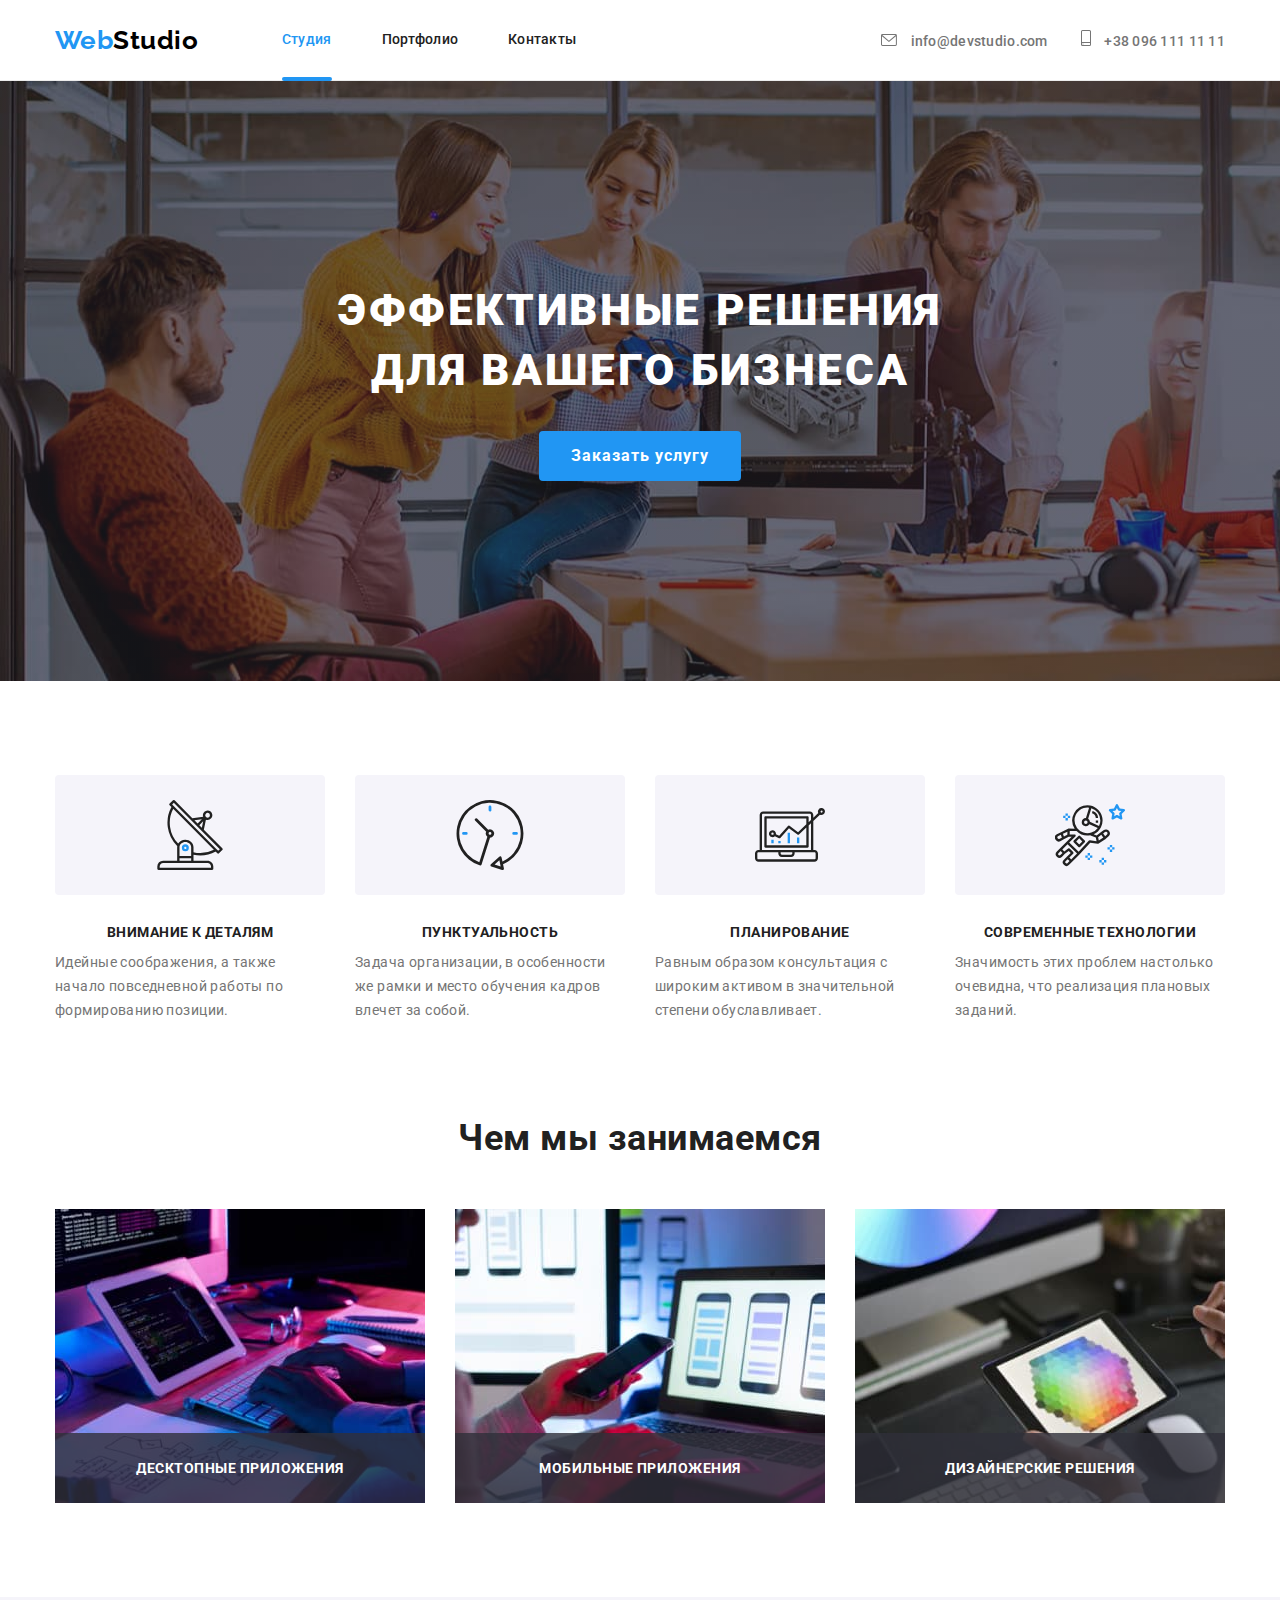
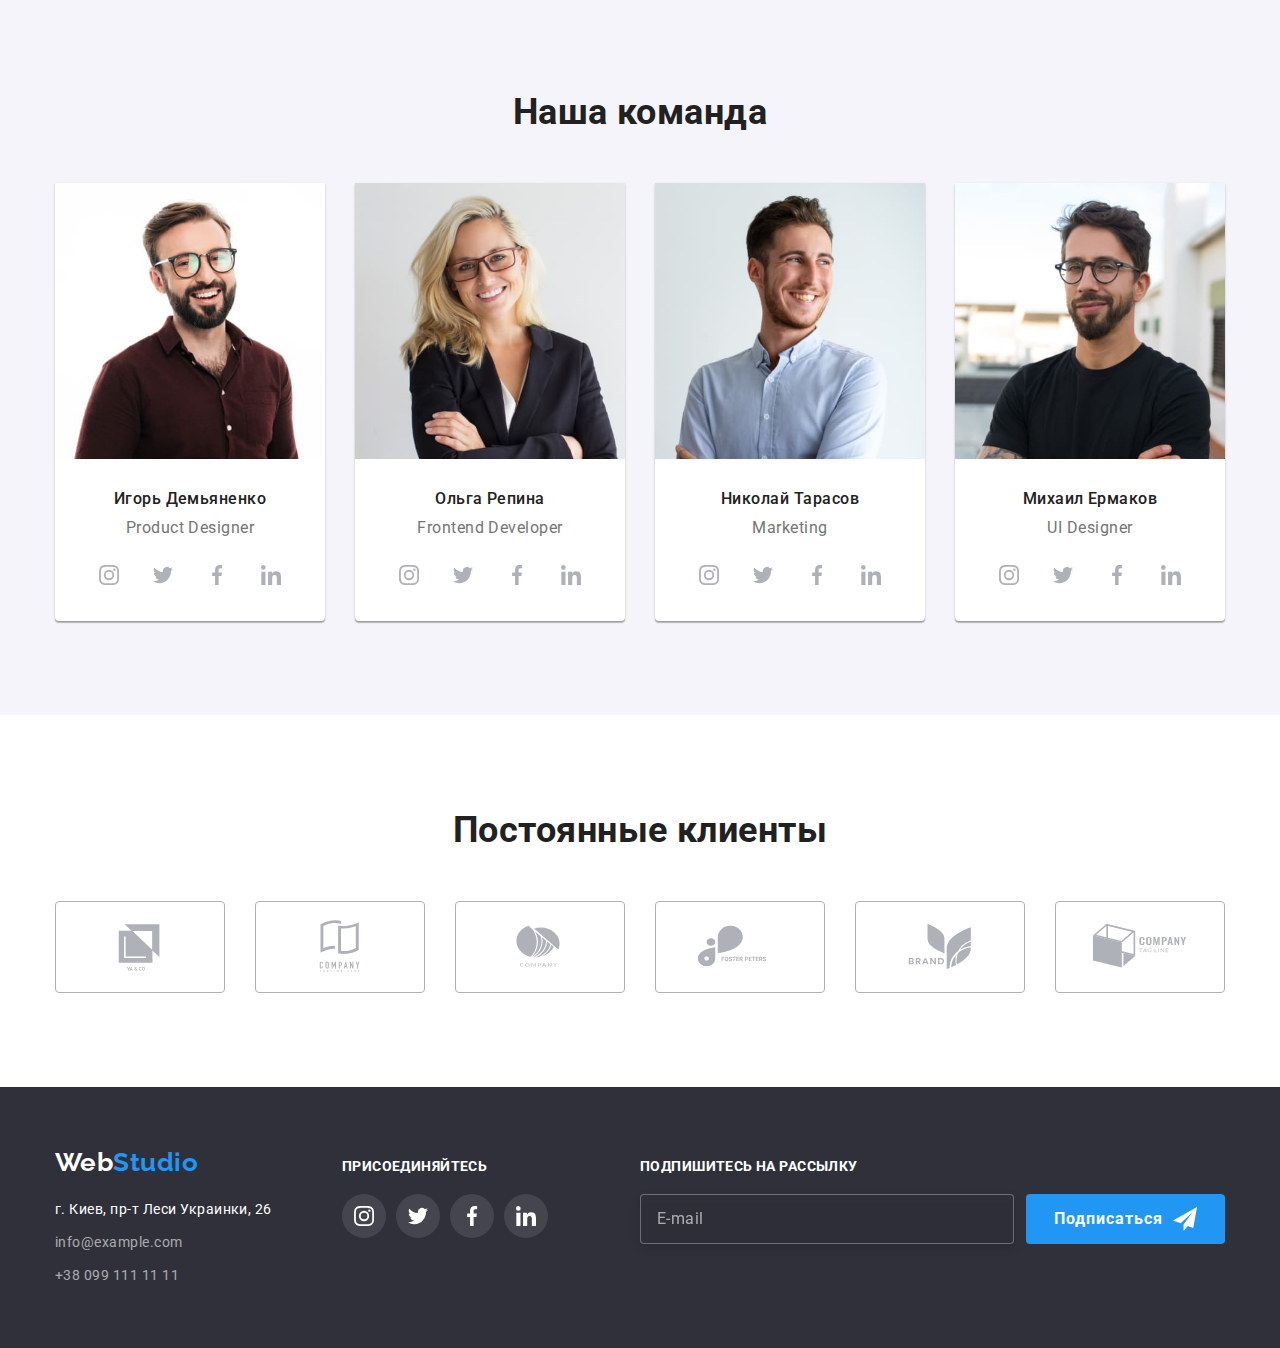
==== commit 0c75a168: "images" ====
--- a/index.html
+++ b/index.html
@@ -24,16 +24,11 @@
       <div class="container container-header">
         <a href="./index.html" class="logo"><span class="logo__web">Web</span>Studio</a>
         <button 
-        class="mobile-btn" 
-        type="button" 
-        aria-expanded="false"
-        data-menu-button>
-          <svg class="mobile-btn__burger" 
-            width="40" 
-            height="40" 
+        class="mob-menu__button-open" 
+        type="button">
+          <svg class="mobile-btn__focus" width="40" height="40" 
             aria-label="Переключатель мобильного меню">
-            <use class="mobile-btn__burger--icon-open" href="./images/icons.svg#mobile-burger"></use>
-            <use class="mobile-btn__burger--icon-close" href="./images/icons.svg#mobile-close"></use>
+            <use href="./images/icons.svg#mobile-burger"></use>
           </svg>
         </button>
         
@@ -70,23 +65,19 @@
       </div>
 
       <!-- mob menu -->
-      <div class="mob-menu" data-menu>
+      <div class="mob-menu is-hidden">
         <div class="container">
           <button 
-            class="mob-menu__button" 
-            type="button" 
-            aria-expanded="false"
-            data-menu-button>
-            <svg class="mob-menu__icon" 
-              width="40" 
-              height="40" 
-              aria-label="Переключатель мобильного меню">
-              <use class="mobile-btn" href="./images/icons.svg#mobile-close"></use>
+            class="mob-menu__button-close" 
+            type="button">
+            <svg class="mobile-btn__focus" width="40" height="40" 
+              aria-label="Закрыть мобильное меню">
+              <use href="./images/icons.svg#mobile-close"></use>
             </svg>
           </button>
           <ul class="mob-site-nav__list">
             <li class="mob-site-nav__item">
-              <a href="./index.html" class="mob-site-nav__link">Студия</a>
+              <a href="./index.html" class="mob-site-nav__link mob-site-nav__link--current">Студия</a>
             </li>
             <li class="mob-site-nav__item">
               <a href="./portfolio.html" class="mob-site-nav__link">Портфолио</a>
@@ -200,19 +191,31 @@
           <h2 class="section-doing__title">Чем мы занимаемся</h2>
           <ul class="doing-list">
             <li class="doing-list__item">
-              <img src="./images/we-doing1.jpg" alt="Чем-мы-занимаемся1" width="370" />
+              <img 
+                srcset="./images/pc740_doing1@2x.jpg 2x"
+                src="./images/pc370_doing1.jpg" 
+                alt="Чем-мы-занимаемся1" 
+                width="370"/>
               <div class="doing-list__element">
                 <p>Десктопные приложения</p>
               </div>
             </li>
             <li class="doing-list__item">
-              <img src="./images/we-doing2.jpg" alt="Чем-мы-занимаемся2" width="370" />
+              <img 
+                srcset="./images/pc740_doing2@2x.jpg 2x"
+                src="./images/pc370_doing2.jpg"
+                alt="Чем-мы-занимаемся2" 
+                width="370" />
               <div class="doing-list__element">
                 <p>Мобильные приложения</p>
               </div>
             </li>
             <li class="doing-list__item">
-              <img src="./images/we-doing3.jpg" alt="Чем-мы-занимаемся3" width="370" />
+              <img 
+                srcset="./images/pc740_doing3@2x.jpg 2x"
+                src="./images/pc370_doing3.jpg"
+                alt="Чем-мы-занимаемся3" 
+                width="370" />
               <div class="doing-list__element">
                 <p>Дизайнерские решения</p>
               </div>
@@ -227,7 +230,12 @@
           <h2 class="section-team__title">Наша команда</h2>
           <ul class="team-list">
             <li class="team-list__item">
-              <img class="team-list__item--img" src="./images/membe1.jpg" alt="Игорь Демьяненко" />
+              <img 
+                class="team-list__item--img"
+                srcset="./images/mob900_member1@2x.jpg 2x"
+                src="./images/mob450_member1.jpg" 
+                width="450"
+                alt="Игорь Демьяненко"/>
               <div class="container team-list__container">
                 <h3 class="team-list__name">Игорь Демьяненко</h3>
                 <p class="team-list__profession">Product Designer</p>
@@ -265,7 +273,12 @@
               </div>
             </li>
             <li class="team-list__item">
-              <img class="team-list__item--img" src="./images/membe2.jpg" alt="Ольга Репина" />
+              <img 
+                class="team-list__item--img"
+                srcset="./images/mob900_member2@2x.jpg 2x"
+                src="./images/mob450_member2.jpg"
+                width="450"
+                alt="Ольга Репина" />
               <div class="container team-list__container">
                 <h3 class="team-list__name">Ольга Репина</h3>
                 <p class="team-list__profession">Frontend Developer</p>
@@ -303,7 +316,12 @@
               </div>
             </li>
             <li class="team-list__item">
-              <img class="team-list__item--img" src="./images/membe3.jpg" alt="Николай Тарасов" />
+              <img 
+                class="team-list__item--img"
+                srcset="./images/mob900_member3@2x.jpg 2x"
+                src="./images/mob450_member3.jpg"
+                width="450" 
+                alt="Николай Тарасов" />
               <div class="container team-list__container">
                 <h3 class="team-list__name">Николай Тарасов</h3>
                 <p class="team-list__profession">Marketing</p>
@@ -341,7 +359,12 @@
               </div>
             </li>
             <li class="team-list__item">
-              <img class="team-list__item--img" src="./images/membe4.jpg" alt="Михаил Ермаков" />
+              <img
+                class="team-list__item--img"
+                srcset="./images/mob900_member4@2x.jpg 2x"
+                src="./images/mob450_member4.jpg"
+                width="450"
+                alt="Михаил Ермаков" />
               <div class="container team-list__container">
                 <h3 class="team-list__name">Михаил Ермаков</h3>
                 <p class="team-list__profession">UI Designer</p>
@@ -457,28 +480,28 @@
             <ul class="footer-social__list">
               <li class="footer-social__item">
                 <a href="https://www.instagram.com" class="footer-social__link" target="_blank">
-                  <svg class="footer-social__icon">
+                  <svg class="footer-social__icon" aria-label="Логотип instagram">
                     <use href="./images/icons.svg#instagram"></use>
                   </svg>
                 </a>
               </li>
               <li class="footer-social__item">
                 <a href="https://twitter.com" class="footer-social__link" target="_blank">
-                  <svg class="footer-social__icon">
+                  <svg class="footer-social__icon" aria-label="Логотип twitter">
                     <use href="./images/icons.svg#twitter"></use>
                   </svg>
                 </a>
               </li>
               <li class="footer-social__item">
                 <a href="https://www.facebook.com" class="footer-social__link" target="_blank">
-                  <svg class="footer-social__icon">
+                  <svg class="footer-social__icon" aria-label="Логотип facebook">
                     <use href="./images/icons.svg#facebook"></use>
                   </svg>
                 </a>
               </li>
               <li class="footer-social__item">
                 <a href="https://www.linkedin.com" class="footer-social__link" target="_blank">
-                  <svg class="footer-social__icon">
+                  <svg class="footer-social__icon" aria-label="Логотип linkedin">
                     <use href="./images/icons.svg#linkedin"></use>
                   </svg>
                 </a>
--- a/css/main.min.css
+++ b/css/main.min.css
@@ -1,2 +1,2 @@
-.site-nav,.features-icons-cont,.doing-list__element,.social-list,.social-list__link,.client__button,.footer-social__link,.modal__close-button,.button__send{display:-webkit-box;display:-ms-flexbox;display:flex;-webkit-box-align:center;-ms-flex-align:center;align-items:center;-webkit-box-pack:center;-ms-flex-pack:center;justify-content:center}.subscribe-form__button--text,.button__send,.photo-nav__button{color:#fff;background-color:#2196F3;font-weight:700;font-size:16px;line-height:1.88;letter-spacing:0.06em;cursor:pointer;border-radius:4px;padding:10px 32px;margin-left:auto;margin-right:auto;border:transparent;-webkit-transition:background-color 250ms cubic-bezier(0.4, 0, 0.2, 1);transition:background-color 250ms cubic-bezier(0.4, 0, 0.2, 1)}.subscribe-form__button--text:hover,.button__send:hover,.photo-nav__button:hover,.subscribe-form__button--text:focus,.button__send:focus,.photo-nav__button:focus{background-color:#188CE8}.section-features__title,.section-doing__title,.section-team__title,.client-section__title,.section-portfolio__title{font-weight:700;font-size:36px;line-height:1.17;text-align:center;color:#212121}.visually-hidden{position:absolute;width:1px;height:1px;margin:-1px;border:0;padding:0;white-space:nowrap;-webkit-clip-path:inset(100%);clip-path:inset(100%);clip:rect(0 0 0 0);overflow:hidden}body{background-color:#fff;color:#757575;font-family:roboto, sans-serif;letter-spacing:0.03em;font-weight:400}body.modal-open{overflow:hidden}img{display:block;max-width:100%;height:auto;margin:0;bottom:0}p,h1,h2,h3,h4{margin:0}ul{margin:0;padding:0;list-style:none}.container{width:100%;margin-left:auto;margin-right:auto;padding-left:15px;padding-right:15px}@media screen and (min-width: 480px){.container{max-width:480px}}@media screen and (min-width: 768px){.container{max-width:768px}}@media screen and (min-width: 1200px){.container{max-width:1200px}}.section{padding:60px 0}@media screen and (min-width: 1200px){.section{padding:94px 0}}.page-header{border-bottom:1px solid #ececec;background:#fff;display:-webkit-box;display:-ms-flexbox;display:flex;-webkit-box-align:center;-ms-flex-align:center;align-items:center}.container-header{display:-webkit-box;display:-ms-flexbox;display:flex;-webkit-box-align:center;-ms-flex-align:center;align-items:center;-webkit-box-pack:justify;-ms-flex-pack:justify;justify-content:space-between;height:80px}.container-header .mobile-btn{display:-webkit-inline-box;display:-ms-inline-flexbox;display:inline-flex;margin:0;padding:0;border:none;background:#fff}@media screen and (min-width: 768px){.container-header .mobile-btn{display:none}}.mobile-btn__burger:hover,.mobile-btn__burger:focus{fill:#2196F3}.mobile-btn__burger--icon-close{display:none}.mobile-btn.is-open .mobile-btn__burger--icon-close{display:block}.mobile-btn.is-open .mobile-btn__burger--icon-open{display:none}@media screen and (max-width: 767px){.navigation{display:none}}@media screen and (min-width: 768px){.navigation{display:-webkit-box;display:-ms-flexbox;display:flex;-webkit-box-align:center;-ms-flex-align:center;align-items:center}}.logo{color:#000;font-family:Raleway, sans-serif;font-weight:700;font-size:26px;line-height:1.19;text-decoration:none;display:block}.logo__web{color:#2196F3}.site-nav{font-weight:500;font-size:14px;line-height:1.14;letter-spacing:0.02em;text-decoration:none}.site-nav__item{position:relative}.site-nav__item:not(:first-child){margin-left:50px}.site-nav__link{color:#212121;-webkit-transition:color 250ms cubic-bezier(0.4, 0, 0.2, 1);transition:color 250ms cubic-bezier(0.4, 0, 0.2, 1);text-decoration:none}.site-nav__link--current{color:#2196F3}.site-nav__link--current::after{display:block;position:absolute;margin-top:29px;content:'';width:100%;height:4px;background:#2196F3;border-radius:2px}.site-nav__link:hover,.site-nav__link:focus{color:#2196F3}@media screen and (min-width: 768px){.site-nav__link{padding-top:30px;padding-bottom:30px}}.auth-nav{font-weight:500;letter-spacing:0.02em;text-decoration:none}@media screen and (min-width: 768px){.auth-nav{font-size:12px;line-height:1.167;margin-left:84px}}@media screen and (min-width: 1200px){.auth-nav{font-size:14px;line-height:1.14;margin-left:305px}}.auth-nav__item--mb{margin-bottom:10px}@media screen and (min-width: 1200px){.auth-nav__item{display:-webkit-inline-box;display:-ms-inline-flexbox;display:inline-flex;margin:0}.auth-nav__item:not(:first-child){margin-left:30px}}.auth-nav__link{color:#757575;text-decoration:none;-webkit-transition:color 250ms cubic-bezier(0.4, 0, 0.2, 1);transition:color 250ms cubic-bezier(0.4, 0, 0.2, 1)}.auth-nav__link:hover,.auth-nav__link:focus{color:#2196F3}@media screen and (min-width: 1200px){.auth-nav__link{padding-top:30px;padding-bottom:30px}}.auth-nav__icon--envelope{width:16px;height:12px;margin-right:10px;fill:currentColor;text-align:center}.auth-nav__icon--smartphone{width:10px;height:16px;margin-right:10px;fill:currentColor}.mob-menu{display:none;position:fixed;top:0;width:100%;height:100%;background-color:#fff;padding-top:48px;padding-bottom:48px}.mob-menu.is-hidden{opacity:0;visibility:hidden;pointer-events:none}.mob-menu .container{position:relative;display:-webkit-box;display:-ms-flexbox;display:flex;-webkit-box-orient:vertical;-webkit-box-direction:normal;-ms-flex-direction:column;flex-direction:column;-webkit-box-pack:justify;-ms-flex-pack:justify;justify-content:space-between;height:100%;padding-left:40px;padding-right:40px}@media screen and (min-width: 768px){.mob-menu{display:none}}.mob-menu__button{position:absolute;top:-40px;right:15px;display:-webkit-inline-box;display:-ms-inline-flexbox;display:inline-flex;margin:0;padding:0;border:none;background:#fff}.mob-site-nav__item:not(:last-child){margin-bottom:32px}.mob-site-nav__link{text-decoration:none;font-weight:500;font-size:40px;line-height:1.175;letter-spacing:0.02em;color:#212121}.mob-site-nav__link:hover,.mob-site-nav__link:focus{color:#2196F3}.mob-auth-nav__list{margin-bottom:64px}.mob-auth-nav__item:not(:last-child){margin-bottom:32px}.mob-auth-nav__link{text-decoration:none;font-weight:500;font-size:24px;line-height:1.167;letter-spacing:0.02em;color:#757575}.mob-auth-nav__link:hover,.mob-auth-nav__link:focus{color:#2196F3}.mob-auth-nav__link--size{font-size:34px;line-height:1.18;color:#2196F3}@media screen and (max-width: 376px){.mob-auth-nav__link--size{font-size:27px}}.mob-soc__list{display:-webkit-box;display:-ms-flexbox;display:flex;-ms-flex-wrap:wrap;flex-wrap:wrap}.mob-soc__item:not(:last-child){padding-right:10px;margin-right:10px;border-right:1px solid rgba(33,33,33,0.2)}.mob-soc__link{text-decoration:none;font-weight:500;font-size:18px;line-height:1.22;letter-spacing:0.02em;color:#2196F3}.hero{text-align:center;padding-top:118px;padding-bottom:118px;background-color:#2F303A;background-image:url(../images/Img-Overlay.png),url(../images/bg-hero.jpg);background-repeat:no-repeat;background-position:center;background-size:cover}@media screen and (min-width: 1200px){.hero{padding-top:200px;padding-bottom:200px}}.hero__title{color:#fff;font-weight:900;font-size:26px;line-height:1.615;letter-spacing:0.06em;text-transform:uppercase;margin-bottom:30px}@media screen and (min-width: 1200px){.hero__title{font-size:44px;line-height:1.36}}.hero__button{color:#fff;background-color:#2196F3;font-weight:700;font-size:16px;line-height:1.88;letter-spacing:0.06em;cursor:pointer;border-radius:4px;padding:10px 32px;margin-left:auto;margin-right:auto;border:transparent;-webkit-transition:background-color 250ms cubic-bezier(0.4, 0, 0.2, 1);transition:background-color 250ms cubic-bezier(0.4, 0, 0.2, 1)}.hero__button:hover,.hero__button:focus{background-color:#188CE8}.features-list{margin-bottom:-30px}@media screen and (min-width: 768px){.features-list{display:-webkit-box;display:-ms-flexbox;display:flex;-ms-flex-wrap:wrap;flex-wrap:wrap;margin-left:-30px}}@media screen and (min-width: 1200px){.features-list{-ms-flex-wrap:nowrap;flex-wrap:nowrap}}.features-list__item{margin-bottom:30px}@media screen and (min-width: 768px){.features-list__item{-ms-flex-preferred-size:calc(100% / 2 - 30px);flex-basis:calc(100% / 2 - 30px);margin-left:30px}}@media screen and (min-width: 1200px){.features-list__item{-ms-flex-preferred-size:calc(100% / 4 - 30px);flex-basis:calc(100% / 4 - 30px)}}.features-list__title{color:#212121;text-transform:uppercase;text-align:center;font-weight:700;font-size:14px;line-height:1.14;margin-top:0;margin-bottom:10px}.features-list__text{font-weight:400;font-size:14px;line-height:1.71;letter-spacing:0.03em}.features-icons-cont{margin-bottom:30px;background-color:#F5F4FA;border-radius:4px}.features-icons-cont__icon{margin:25px 0}.section-doing{padding-top:0;padding-bottom:94px}@media screen and (max-width: 1199px){.section-doing{display:none}}.section-doing__title{margin-bottom:50px}.doing-list{display:-webkit-box;display:-ms-flexbox;display:flex;-webkit-box-pack:justify;-ms-flex-pack:justify;justify-content:space-between}.doing-list__item{position:relative}.doing-list__element{position:absolute;bottom:0;width:370px;height:70px;background:rgba(47,48,58,0.8);text-transform:uppercase;font-weight:700;font-size:14px;line-height:1.143;color:#fff}.section-team{background-color:#F5F4FA;width:100%}.section-team__title{margin-top:0;margin-bottom:30px}@media screen and (min-width: 1200px){.section-team__title{margin-bottom:50px}}.team-list{margin-bottom:-30px}@media screen and (min-width: 768px){.team-list{display:-webkit-box;display:-ms-flexbox;display:flex;-ms-flex-wrap:wrap;flex-wrap:wrap;margin-left:-30px}}@media screen and (min-width: 1200px){.team-list{-ms-flex-wrap:nowrap;flex-wrap:nowrap}}.team-list__item{background-color:#fff;max-width:450px;margin-bottom:30px;-webkit-box-shadow:0px 1px 3px rgba(0,0,0,0.12),0px 1px 1px rgba(0,0,0,0.14),0px 2px 1px rgba(0,0,0,0.2);box-shadow:0px 1px 3px rgba(0,0,0,0.12),0px 1px 1px rgba(0,0,0,0.14),0px 2px 1px rgba(0,0,0,0.2);border-radius:0px 0px 4px 4px}@media screen and (min-width: 768px){.team-list__item{-ms-flex-preferred-size:calc(100% / 2 - 30px);flex-basis:calc(100% / 2 - 30px);margin-left:30px}}@media screen and (min-width: 1200px){.team-list__item{-ms-flex-preferred-size:calc(100% / 4 - 30px);flex-basis:calc(100% / 4 - 30px)}}.team-list__container{display:-webkit-box;display:-ms-flexbox;display:flex;-webkit-box-orient:vertical;-webkit-box-direction:normal;-ms-flex-direction:column;flex-direction:column;text-align:center;padding-top:30px;padding-bottom:24px}.team-list__name{color:#212121;font-weight:500;font-size:16px;line-height:1.19;padding-bottom:10px}.team-list__profession{font-size:16px;line-height:1.19;padding-bottom:16px}.social-list__item{width:44px;height:44px}.social-list__item:not(:last-child){margin-right:10px}.social-list__link{width:100%;height:100%;border-radius:50%;color:#AFB1B8;background-color:#fff;-webkit-transition:color 250ms cubic-bezier(0.4, 0, 0.2, 1),background-color 250ms cubic-bezier(0.4, 0, 0.2, 1);transition:color 250ms cubic-bezier(0.4, 0, 0.2, 1),background-color 250ms cubic-bezier(0.4, 0, 0.2, 1)}.social-list__link:hover,.social-list__link:focus{color:#fff;background-color:#2196F3}.social-list__icon{width:20px;height:20px;fill:currentColor}.client-section__title{margin-bottom:30px}@media screen and (min-width: 1200px){.client-section__title{margin-bottom:50px}}.client-section__list{display:-webkit-box;display:-ms-flexbox;display:flex;-ms-flex-wrap:wrap;flex-wrap:wrap;margin-left:-30px;margin-bottom:-30px}.client{margin-left:30px;margin-bottom:30px;-ms-flex-preferred-size:calc(100% / 2 - 30px);flex-basis:calc(100% / 2 - 30px)}@media screen and (min-width: 768px){.client{-ms-flex-preferred-size:calc(100% / 3 - 30px);flex-basis:calc(100% / 3 - 30px)}}@media screen and (min-width: 1200px){.client{-ms-flex-preferred-size:calc(100% / 6 - 30px);flex-basis:calc(100% / 6 - 30px)}}.client__button{border:1px solid #AFB1B8;border-radius:4px;height:92px;color:#AFB1B8;-webkit-transition:color 250ms cubic-bezier(0.4, 0, 0.2, 1),border 250ms cubic-bezier(0.4, 0, 0.2, 1);transition:color 250ms cubic-bezier(0.4, 0, 0.2, 1),border 250ms cubic-bezier(0.4, 0, 0.2, 1)}.client__button:hover,.client__button:focus{color:#2196F3;border:1px solid #2196F3}.client__icon{width:106px;height:60px;fill:currentColor}footer{background-color:#2F303A}.footer{padding:60px 15px}@media screen and (min-width: 1200px){.footer{display:-webkit-box;display:-ms-flexbox;display:flex;-webkit-box-orient:horizontal;-webkit-box-direction:normal;-ms-flex-direction:row;flex-direction:row;-webkit-box-align:baseline;-ms-flex-align:baseline;align-items:baseline;max-width:1200px;margin-left:auto;margin-right:auto;padding-bottom:60px}}.footer-container{display:-webkit-box;display:-ms-flexbox;display:flex;text-align:center;-webkit-box-align:center;-ms-flex-align:center;align-items:center;-webkit-box-orient:vertical;-webkit-box-direction:normal;-ms-flex-direction:column;flex-direction:column;padding:0}@media screen and (min-width: 768px){.footer-container{-webkit-box-orient:horizontal;-webkit-box-direction:normal;-ms-flex-direction:row;flex-direction:row;-ms-flex-pack:distribute;justify-content:space-around;-webkit-box-align:baseline;-ms-flex-align:baseline;align-items:baseline}}@media screen and (min-width: 1200px){.footer-container{-webkit-box-pack:start;-ms-flex-pack:start;justify-content:flex-start;text-align:left}}.footer-logo{color:#000;font-family:Raleway, sans-serif;font-weight:700;font-size:24px;line-height:1.67;text-decoration:none}@media screen and (min-width: 1200px){.footer-logo{font-size:26px;line-height:1.19}}.footer-logo--white{color:#fff;-webkit-transition:color 250ms cubic-bezier(0.4, 0, 0.2, 1);transition:color 250ms cubic-bezier(0.4, 0, 0.2, 1)}.footer-logo--blue{color:#2196F3}.footer__address,.footer__mail,.footer__phone{display:block;font-size:14px;line-height:1.71;font-style:normal;margin-bottom:9px;text-decoration:none}.footer__address:hover,.footer__address:focus,.footer__mail:hover,.footer__mail:focus,.footer__phone:hover,.footer__phone:focus{color:#2196F3}.footer__address{margin-top:20px;color:#fff;-webkit-transition:color 250ms cubic-bezier(0.4, 0, 0.2, 1);transition:color 250ms cubic-bezier(0.4, 0, 0.2, 1)}.footer__mail,.footer__phone{color:rgba(255,255,255,0.6);-webkit-transition:color 250ms cubic-bezier(0.4, 0, 0.2, 1);transition:color 250ms cubic-bezier(0.4, 0, 0.2, 1)}.footer__phone{margin-bottom:0}@media screen and (min-width: 1200px){.footer-social{padding-left:70px;padding-top:0}}.footer-social__slogan{font-weight:700;font-size:14px;line-height:1.143;letter-spacing:0.03em;text-transform:uppercase;color:#fff;padding-bottom:20px;padding-top:60px}@media screen and (min-width: 768px){.footer-social__slogan{padding-top:0}}.footer-social__list{display:-webkit-box;display:-ms-flexbox;display:flex}.footer-social__item{width:44px;height:44px}.footer-social__item:not(:last-child){margin-right:10px}.footer-social__link{width:100%;height:100%;border-radius:50%;color:#fff;background-color:rgba(255,255,255,0.1);-webkit-transition:color 250ms cubic-bezier(0.4, 0, 0.2, 1),background-color 250ms cubic-bezier(0.4, 0, 0.2, 1);transition:color 250ms cubic-bezier(0.4, 0, 0.2, 1),background-color 250ms cubic-bezier(0.4, 0, 0.2, 1)}.footer-social__link:hover,.footer-social__link:focus{color:#fff;background-color:#2196F3}.footer-social__icon{width:20px;height:20px;fill:currentColor}.subscribe-form{width:100%;text-align:center}@media screen and (min-width: 1200px){.subscribe-form{text-align:left;padding:0}}@media screen and (min-width: 1200px){.subscribe-form__flex-mix{display:-webkit-box;display:-ms-flexbox;display:flex;margin:0;padding:0}}.subscribe-form__slogan{font-weight:700;font-size:14px;line-height:1.143;letter-spacing:0.03em;text-transform:uppercase;color:#fff;padding-bottom:20px;padding-top:60px}@media screen and (min-width: 1200px){.subscribe-form__slogan{padding-top:0}}.subscribe-form__input{width:100%;height:50px;margin-bottom:20px;background:rgba(47,48,58,0.8);border:1px solid rgba(255,255,255,0.3);-webkit-filter:drop-shadow(0px 4px 4px rgba(0,0,0,0.15));filter:drop-shadow(0px 4px 4px rgba(0,0,0,0.15));border-radius:4px;padding-left:16px;color:#fff;-webkit-transition:border 250ms cubic-bezier(0.4, 0, 0.2, 1);transition:border 250ms cubic-bezier(0.4, 0, 0.2, 1);outline:none;cursor:pointer}@media screen and (min-width: 480px){.subscribe-form__input{max-width:450px}}@media screen and (min-width: 1200px){.subscribe-form__input{margin:0 12px 0 0}}.subscribe-form__input::-webkit-input-placeholder{font-size:16px;line-height:1.25;letter-spacing:0.03em;color:rgba(255,255,255,0.6)}.subscribe-form__input:-ms-input-placeholder{font-size:16px;line-height:1.25;letter-spacing:0.03em;color:rgba(255,255,255,0.6)}.subscribe-form__input::-ms-input-placeholder{font-size:16px;line-height:1.25;letter-spacing:0.03em;color:rgba(255,255,255,0.6)}.subscribe-form__input::placeholder{font-size:16px;line-height:1.25;letter-spacing:0.03em;color:rgba(255,255,255,0.6)}.subscribe-form__input:focus{border:1px solid #2196F3;border-radius:4px}.subscribe-form__button--text{display:-webkit-inline-box;display:-ms-inline-flexbox;display:inline-flex;-webkit-box-align:center;-ms-flex-align:center;align-items:center;padding:10px 28px}.subscribe-form__button--icon{width:24px;height:24px;margin-left:10px}.backdrop{position:fixed;top:0;left:0;width:100%;height:100%;background:rgba(0,0,0,0.2);z-index:2;opacity:1;visibility:visible;-webkit-transition:opacity 250ms cubic-bezier(0.4, 0, 0.2, 1),visibility 250ms cubic-bezier(0.4, 0, 0.2, 1);transition:opacity 250ms cubic-bezier(0.4, 0, 0.2, 1),visibility 250ms cubic-bezier(0.4, 0, 0.2, 1);overflow-y:scroll;padding:93px 15px}@media screen and (min-width: 1200px){.backdrop{padding:0}}.backdrop.is-hidden{visibility:hidden;opacity:0;pointer-events:none}.backdrop.is-hidden .modal{-webkit-transform:scale(0.8);transform:scale(0.8)}@media screen and (min-width: 1200px){.backdrop.is-hidden .modal{-webkit-transform:translate(-50%, -50%) scale(0.8);transform:translate(-50%, -50%) scale(0.8)}}.modal{position:relative;-webkit-transition:-webkit-transform 250ms cubic-bezier(0.4, 0, 0.2, 1);transition:-webkit-transform 250ms cubic-bezier(0.4, 0, 0.2, 1);transition:transform 250ms cubic-bezier(0.4, 0, 0.2, 1);transition:transform 250ms cubic-bezier(0.4, 0, 0.2, 1), -webkit-transform 250ms cubic-bezier(0.4, 0, 0.2, 1);margin:0 auto;max-width:450px;width:100%;background-color:#fff;-webkit-box-shadow:0px 1px 3px rgba(0,0,0,0.12),0px 1px 1px rgba(0,0,0,0.14),0px 2px 1px rgba(0,0,0,0.2);box-shadow:0px 1px 3px rgba(0,0,0,0.12),0px 1px 1px rgba(0,0,0,0.14),0px 2px 1px rgba(0,0,0,0.2);border-radius:4px;-webkit-transform:scale(1);transform:scale(1)}@media screen and (min-width: 1200px){.modal{max-width:528px;position:absolute;top:50%;left:50%;-webkit-transform:translate(-50%, -50%) scale(1);transform:translate(-50%, -50%) scale(1)}}.modal__close-button{position:absolute;right:8px;top:8px;padding:0;margin:0;width:30px;height:30px;border:1px solid rgba(0,0,0,0.1);background-color:#fff;border-radius:50%;fill:#000;-webkit-transition:fill 250ms cubic-bezier(0.4, 0, 0.2, 1);transition:fill 250ms cubic-bezier(0.4, 0, 0.2, 1);cursor:pointer}.modal__close-button:hover{fill:#2196F3}.form{margin:0 auto;padding:40px}.form__title{font-weight:700;font-size:20px;line-height:1.50;text-align:center;letter-spacing:0.03em;color:#212121;padding-bottom:12px}@media screen and (min-width: 1200px){.form__title{line-height:1.15}}.contact-form{position:relative;display:-webkit-box;display:-ms-flexbox;display:flex;-webkit-box-orient:vertical;-webkit-box-direction:normal;-ms-flex-direction:column;flex-direction:column;padding-bottom:10px;margin:0}.contact-form__label{font-weight:400;font-size:12px;line-height:1.17;letter-spacing:0.01em;margin-bottom:4px}.contact-form__input{border:1px solid rgba(33,33,33,0.2);border-radius:4px;outline:none;padding-left:42px;padding-right:16px;color:#212121;resize:none;cursor:pointer;-webkit-transition:border 250ms cubic-bezier(0.4, 0, 0.2, 1);transition:border 250ms cubic-bezier(0.4, 0, 0.2, 1)}.contact-form__input--height{height:40px}.contact-form__input--comment{padding:12px 16px}.contact-form__input::-webkit-input-placeholder{font-size:14px;line-height:1.143;letter-spacing:0.01em;color:rgba(117,117,117,0.5)}.contact-form__input:-ms-input-placeholder{font-size:14px;line-height:1.143;letter-spacing:0.01em;color:rgba(117,117,117,0.5)}.contact-form__input::-ms-input-placeholder{font-size:14px;line-height:1.143;letter-spacing:0.01em;color:rgba(117,117,117,0.5)}.contact-form__input::placeholder{font-size:14px;line-height:1.143;letter-spacing:0.01em;color:rgba(117,117,117,0.5)}@media screen and (min-width: 1200px){.contact-form__input::-webkit-input-placeholder{line-height:1.167}.contact-form__input:-ms-input-placeholder{line-height:1.167}.contact-form__input::-ms-input-placeholder{line-height:1.167}.contact-form__input::placeholder{line-height:1.167}}.contact-form__input:focus{border:1px solid #2196F3}.contact-form__input:focus+.contact-form__icon{fill:#2196F3}.contact-form__icon{position:absolute;bottom:21px;left:12px;width:18px;height:18px;fill:#212121;-webkit-transition:fill 250ms cubic-bezier(0.4, 0, 0.2, 1);transition:fill 250ms cubic-bezier(0.4, 0, 0.2, 1)}.contact-form-policy{padding-top:10px;padding-bottom:20px;margin:0}@media screen and (min-width: 1200px){.contact-form-policy{padding-bottom:30px;-webkit-box-pack:center;-ms-flex-pack:center;justify-content:center}}.contact-form-policy__label{font-size:12px;line-height:1.167;letter-spacing:0.03em;cursor:pointer;display:-webkit-box;display:-ms-flexbox;display:flex;-webkit-box-pack:center;-ms-flex-pack:center;justify-content:center;-webkit-box-align:center;-ms-flex-align:center;align-items:center}@media screen and (min-width: 1200px){.contact-form-policy__label{font-size:14px;line-height:1.714;display:-webkit-box;display:-ms-flexbox;display:flex;-webkit-box-pack:center;-ms-flex-pack:center;justify-content:center;-webkit-box-align:center;-ms-flex-align:center;align-items:center}}.contact-form-policy__label--rules{color:#2196F3;margin-left:5px}.contact-form-policy__checkbox{display:inline-block;width:16px;height:15px;border:2px solid #212121;border-radius:2px;margin-right:8px}.contact-form-policy__input:checked+.contact-form-policy__checkbox{border-color:#2196F3;background-color:#2196F3;background-image:url(../images/icon-check.svg);background-size:contain;background-repeat:no-repeat;background-origin:border-box}.button__send{min-width:200px}.photo-nav{display:-webkit-box;display:-ms-flexbox;display:flex;-ms-flex-wrap:wrap;flex-wrap:wrap;padding-bottom:40px;margin-left:-8px;margin-bottom:-15px}@media screen and (min-width: 768px){.photo-nav{-webkit-box-pack:center;-ms-flex-pack:center;justify-content:center;margin-bottom:0;padding-bottom:30px}}@media screen and (min-width: 1200px){.photo-nav{padding-bottom:50px}}.photo-nav__item{margin-left:8px;margin-bottom:15px}@media screen and (min-width: 768px){.photo-nav__item{margin-bottom:0}}.photo-nav__button{color:#212121;background-color:#F5F4FA;-webkit-box-shadow:none;box-shadow:none;font-weight:500;font-size:16px;line-height:1.63;letter-spacing:0.03em;font-family:inherit;cursor:pointer;padding:6px 22px;-webkit-transition:color 250ms cubic-bezier(0.4, 0, 0.2, 1),background-color 250ms cubic-bezier(0.4, 0, 0.2, 1),-webkit-box-shadow 250ms cubic-bezier(0.4, 0, 0.2, 1);transition:color 250ms cubic-bezier(0.4, 0, 0.2, 1),background-color 250ms cubic-bezier(0.4, 0, 0.2, 1),-webkit-box-shadow 250ms cubic-bezier(0.4, 0, 0.2, 1);transition:color 250ms cubic-bezier(0.4, 0, 0.2, 1),background-color 250ms cubic-bezier(0.4, 0, 0.2, 1),box-shadow 250ms cubic-bezier(0.4, 0, 0.2, 1);transition:color 250ms cubic-bezier(0.4, 0, 0.2, 1),background-color 250ms cubic-bezier(0.4, 0, 0.2, 1),box-shadow 250ms cubic-bezier(0.4, 0, 0.2, 1),-webkit-box-shadow 250ms cubic-bezier(0.4, 0, 0.2, 1)}.photo-nav__button:hover,.photo-nav__button:focus{color:#fff;background-color:#2196F3;-webkit-box-shadow:0px 3px 1px rgba(0,0,0,0.1),0px 1px 2px rgba(0,0,0,0.08),0px 2px 2px rgba(0,0,0,0.12);box-shadow:0px 3px 1px rgba(0,0,0,0.1),0px 1px 2px rgba(0,0,0,0.08),0px 2px 2px rgba(0,0,0,0.12)}.photo-nav__button--primary{color:#fff;background-color:#2196F3;-webkit-box-shadow:0px 3px 1px rgba(0,0,0,0.1),0px 1px 2px rgba(0,0,0,0.08),0px 2px 2px rgba(0,0,0,0.12);box-shadow:0px 3px 1px rgba(0,0,0,0.1),0px 1px 2px rgba(0,0,0,0.08),0px 2px 2px rgba(0,0,0,0.12)}.photo-cards{margin-bottom:-30px}@media screen and (min-width: 768px){.photo-cards{display:-webkit-box;display:-ms-flexbox;display:flex;-ms-flex-wrap:wrap;flex-wrap:wrap;margin-left:-30px}}.card{margin-bottom:30px;-webkit-box-shadow:none;box-shadow:none;-webkit-transition:-webkit-box-shadow 250ms cubic-bezier(0.4, 0, 0.2, 1);transition:-webkit-box-shadow 250ms cubic-bezier(0.4, 0, 0.2, 1);transition:box-shadow 250ms cubic-bezier(0.4, 0, 0.2, 1);transition:box-shadow 250ms cubic-bezier(0.4, 0, 0.2, 1), -webkit-box-shadow 250ms cubic-bezier(0.4, 0, 0.2, 1)}@media screen and (min-width: 768px){.card{-ms-flex-preferred-size:calc(100% / 2 - 30px);flex-basis:calc(100% / 2 - 30px);margin-left:30px}}@media screen and (min-width: 1200px){.card{-ms-flex-preferred-size:calc(100% / 3 - 30px);flex-basis:calc(100% / 3 - 30px);margin-left:30px}}.card:hover,.card:focus{cursor:pointer;-webkit-box-shadow:0px 1px 1px rgba(0,0,0,0.12),0px 4px 4px rgba(0,0,0,0.06),1px 4px 6px rgba(0,0,0,0.16);box-shadow:0px 1px 1px rgba(0,0,0,0.12),0px 4px 4px rgba(0,0,0,0.06),1px 4px 6px rgba(0,0,0,0.16)}.card:hover .card__overlay,.card:focus .card__overlay{-webkit-transform:translateY(0);transform:translateY(0)}.card__link{display:-webkit-box;display:-ms-flexbox;display:flex;-webkit-box-orient:vertical;-webkit-box-direction:normal;-ms-flex-direction:column;flex-direction:column;height:100%;text-decoration:none}.card__img{position:relative;overflow:hidden}.card__img--size{width:450px}.card__overlay{position:absolute;width:100%;height:100%;top:0;left:0;padding:63px 24px;font-size:18px;line-height:1.556;color:#fff;background:rgba(33,150,243,0.9);-webkit-transform:translateY(100%);transform:translateY(100%);-webkit-transition:-webkit-transform 250ms cubic-bezier(0.4, 0, 0.2, 1);transition:-webkit-transform 250ms cubic-bezier(0.4, 0, 0.2, 1);transition:transform 250ms cubic-bezier(0.4, 0, 0.2, 1);transition:transform 250ms cubic-bezier(0.4, 0, 0.2, 1), -webkit-transform 250ms cubic-bezier(0.4, 0, 0.2, 1)}.card__text{-webkit-box-flex:1;-ms-flex-positive:1;flex-grow:1;border:1px solid #EEEEEE;border-top:transparent;padding:20px 24px;-webkit-box-shadow:none;box-shadow:none}.card__project{font-weight:700;font-size:18px;line-height:2;letter-spacing:0.06em;margin-bottom:4px;color:#212121}.card__career{font-size:16px;line-height:1.88;color:#757575}
+.site-nav,.features-icons-cont,.doing-list__element,.social-list,.social-list__link,.client__button,.footer-social__link,.modal__close-button,.contact-form-policy__label,.button__send{display:-webkit-box;display:-ms-flexbox;display:flex;-webkit-box-align:center;-ms-flex-align:center;align-items:center;-webkit-box-pack:center;-ms-flex-pack:center;justify-content:center}.subscribe-form__button--text,.button__send,.photo-nav__button{color:#fff;background-color:#2196f3;font-weight:700;font-size:16px;line-height:1.88;letter-spacing:0.06em;cursor:pointer;border-radius:4px;padding:10px 32px;margin-left:auto;margin-right:auto;border:transparent;-webkit-transition:background-color 250ms cubic-bezier(0.4, 0, 0.2, 1);transition:background-color 250ms cubic-bezier(0.4, 0, 0.2, 1)}.subscribe-form__button--text:hover,.button__send:hover,.photo-nav__button:hover,.subscribe-form__button--text:focus,.button__send:focus,.photo-nav__button:focus{background-color:#188ce8}.section-features__title,.section-doing__title,.section-team__title,.client-section__title,.section-portfolio__title{font-weight:700;font-size:36px;line-height:1.17;text-align:center;color:#212121}.visually-hidden{position:absolute;width:1px;height:1px;margin:-1px;border:0;padding:0;white-space:nowrap;-webkit-clip-path:inset(100%);clip-path:inset(100%);clip:rect(0 0 0 0);overflow:hidden}body{background-color:#fff;color:#757575;font-family:roboto, sans-serif;letter-spacing:0.03em;font-weight:400}body.modal-open{overflow:hidden}img{display:block;max-width:100%;height:auto;margin:0;bottom:0}p,h1,h2,h3,h4{margin:0}ul{margin:0;padding:0;list-style:none}.container{width:100%;margin-left:auto;margin-right:auto;padding-left:15px;padding-right:15px}@media screen and (min-width: 480px){.container{max-width:480px}}@media screen and (min-width: 768px){.container{max-width:768px}}@media screen and (min-width: 1200px){.container{max-width:1200px}}.section{padding:60px 0}@media screen and (min-width: 1200px){.section{padding:94px 0}}.page-header{border-bottom:1px solid #ececec;background:#fff;display:-webkit-box;display:-ms-flexbox;display:flex;-webkit-box-align:center;-ms-flex-align:center;align-items:center}.container-header{display:-webkit-box;display:-ms-flexbox;display:flex;-webkit-box-align:center;-ms-flex-align:center;align-items:center;-webkit-box-pack:justify;-ms-flex-pack:justify;justify-content:space-between;height:80px}.container-header .mob-menu__button-open{display:-webkit-inline-box;display:-ms-inline-flexbox;display:inline-flex;margin:0;padding:0;border:none;background:#fff}@media screen and (min-width: 768px){.container-header .mob-menu__button-open{display:none}}.mobile-btn__focus:hover,.mobile-btn__focus:focus{fill:#2196f3}@media screen and (max-width: 767px){.navigation{display:none}}@media screen and (min-width: 768px){.navigation{display:-webkit-box;display:-ms-flexbox;display:flex;-webkit-box-align:center;-ms-flex-align:center;align-items:center}}.logo{color:#000;font-family:Raleway, sans-serif;font-weight:700;font-size:26px;line-height:1.19;text-decoration:none;display:block}.logo__web{color:#2196f3}.site-nav{font-weight:500;font-size:14px;line-height:1.14;letter-spacing:0.02em;text-decoration:none}.site-nav__item{position:relative}.site-nav__item:not(:first-child){margin-left:50px}.site-nav__link{color:#212121;-webkit-transition:color 250ms cubic-bezier(0.4, 0, 0.2, 1);transition:color 250ms cubic-bezier(0.4, 0, 0.2, 1);text-decoration:none}.site-nav__link--current{color:#2196f3}.site-nav__link--current::after{display:block;position:absolute;margin-top:29px;content:'';width:100%;height:4px;background:#2196f3;border-radius:2px}.site-nav__link:hover,.site-nav__link:focus{color:#2196f3}@media screen and (min-width: 768px){.site-nav__link{padding-top:30px;padding-bottom:30px}}.auth-nav{font-weight:500;letter-spacing:0.02em;text-decoration:none}@media screen and (min-width: 768px){.auth-nav{font-size:12px;line-height:1.167;margin-left:84px}}@media screen and (min-width: 1200px){.auth-nav{font-size:14px;line-height:1.14;margin-left:305px}}.auth-nav__item--mb{margin-bottom:10px}@media screen and (min-width: 1200px){.auth-nav__item{display:-webkit-inline-box;display:-ms-inline-flexbox;display:inline-flex;margin:0}.auth-nav__item:not(:first-child){margin-left:30px}}.auth-nav__link{color:#757575;text-decoration:none;-webkit-transition:color 250ms cubic-bezier(0.4, 0, 0.2, 1);transition:color 250ms cubic-bezier(0.4, 0, 0.2, 1)}.auth-nav__link:hover,.auth-nav__link:focus{color:#2196f3}@media screen and (min-width: 1200px){.auth-nav__link{padding-top:30px;padding-bottom:30px}}.auth-nav__icon--envelope{width:16px;height:12px;margin-right:10px;fill:currentColor;text-align:center}.auth-nav__icon--smartphone{width:10px;height:16px;margin-right:10px;fill:currentColor}.mob-menu{position:fixed;top:0;width:100%;height:100%;background-color:#fff;padding-top:48px;padding-bottom:48px;z-index:1;overflow-y:scroll;-webkit-transform:translate(0);transform:translate(0);-webkit-transition:-webkit-transform 250ms cubic-bezier(0.4, 0, 0.2, 1);transition:-webkit-transform 250ms cubic-bezier(0.4, 0, 0.2, 1);transition:transform 250ms cubic-bezier(0.4, 0, 0.2, 1);transition:transform 250ms cubic-bezier(0.4, 0, 0.2, 1), -webkit-transform 250ms cubic-bezier(0.4, 0, 0.2, 1)}.mob-menu.is-hidden{opacity:0;visibility:hidden;pointer-events:none;-webkit-transform:translateY(-100%);transform:translateY(-100%)}.mob-menu .container{position:relative;display:-webkit-box;display:-ms-flexbox;display:flex;-webkit-box-orient:vertical;-webkit-box-direction:normal;-ms-flex-direction:column;flex-direction:column;-webkit-box-pack:justify;-ms-flex-pack:justify;justify-content:space-between;height:100%;padding-left:40px;padding-right:40px}@media screen and (min-width: 768px){.mob-menu{display:none}}.mob-menu__button-close{position:absolute;top:-30px;right:15px;display:-webkit-inline-box;display:-ms-inline-flexbox;display:inline-flex;margin:0;padding:0;border:none;background:#fff}.mob-menu__button-close:hover,.mob-menu__button-close:focus{fill:#2196f3}.mob-site-nav__item{margin-bottom:32px}.mob-site-nav__link{text-decoration:none;font-weight:500;font-size:40px;line-height:1.175;letter-spacing:0.02em;color:#212121}.mob-site-nav__link:hover,.mob-site-nav__link:focus{color:#2196f3}.mob-site-nav__link--current{color:#2196f3}.mob-auth-nav__list{margin-bottom:64px}.mob-auth-nav__item:not(:last-child){margin-bottom:32px}.mob-auth-nav__link{text-decoration:none;font-weight:500;font-size:24px;line-height:1.167;letter-spacing:0.02em;color:#757575}.mob-auth-nav__link:hover,.mob-auth-nav__link:focus{color:#2196f3}.mob-auth-nav__link--size{font-size:34px;line-height:1.18;color:#2196f3}@media screen and (max-width: 376px){.mob-auth-nav__link--size{font-size:27px}}.mob-soc__list{display:-webkit-box;display:-ms-flexbox;display:flex;-ms-flex-wrap:wrap;flex-wrap:wrap}.mob-soc__item:not(:last-child){padding-right:10px;margin-right:10px;border-right:1px solid rgba(33,33,33,0.2)}.mob-soc__link{text-decoration:none;font-weight:500;font-size:18px;line-height:1.22;letter-spacing:0.02em;color:#2196f3}.hero{text-align:center;padding-top:118px;padding-bottom:118px;background-color:#2f303a;background-repeat:no-repeat;background-size:cover}@media screen and (max-width: 480px){.hero{background-image:-webkit-gradient(linear, left top, left bottom, from(rgba(47,48,58,0.4))),url(../../images/mob-bg-hero.jpg);background-image:linear-gradient(rgba(47,48,58,0.4)),url(../../images/mob-bg-hero.jpg)}}@media screen and (min-width: 481px) and (max-width: 768px){.hero{background-image:-webkit-gradient(linear, left top, left bottom, from(rgba(47,48,58,0.4))),url(../../images/tab-bg-hero.jpg);background-image:linear-gradient(rgba(47,48,58,0.4)),url(../../images/tab-bg-hero.jpg)}}@media screen and (min-width: 769px){.hero{padding-top:200px;padding-bottom:200px;background-image:-webkit-gradient(linear, left top, left bottom, from(rgba(47,48,58,0.4))),url(../../images/pc-bg-hero.jpg);background-image:linear-gradient(rgba(47,48,58,0.4)),url(../../images/pc-bg-hero.jpg)}}@media screen and (max-width: 480px) and (min-device-pixel-ratio: 2), screen and (max-width: 480px) and (-webkit-min-device-pixel-ratio: 2), screen and (max-width: 480px) and (min-resolution: 192dpi), screen and (max-width: 480px) and (min-resolution: 2dppx){.hero{background-image:-webkit-gradient(linear, left top, left bottom, from(rgba(47,48,58,0.4))),url(../../images/mob-bg-hero@2x.jpg);background-image:linear-gradient(rgba(47,48,58,0.4)),url(../../images/mob-bg-hero@2x.jpg)}}@media screen and (min-width: 481px) and (max-width: 768px) and (min-device-pixel-ratio: 2), screen and (min-width: 481px) and (max-width: 768px) and (-webkit-min-device-pixel-ratio: 2), screen and (min-width: 481px) and (max-width: 768px) and (min-resolution: 192dpi), screen and (min-width: 481px) and (max-width: 768px) and (min-resolution: 2dppx){.hero{background-image:-webkit-gradient(linear, left top, left bottom, from(rgba(47,48,58,0.4))),url(../../images/tab-bg-hero@2x.jpg);background-image:linear-gradient(rgba(47,48,58,0.4)),url(../../images/tab-bg-hero@2x.jpg)}}@media screen and (min-width: 769px) and (min-device-pixel-ratio: 2), screen and (min-width: 769px) and (-webkit-min-device-pixel-ratio: 2), screen and (min-width: 769px) and (min-resolution: 192dpi), screen and (min-width: 769px) and (min-resolution: 2dppx){.hero{background-image:-webkit-gradient(linear, left top, left bottom, from(rgba(47,48,58,0.4))),url(../../images/pc-bg-hero@2x.jpg);background-image:linear-gradient(rgba(47,48,58,0.4)),url(../../images/pc-bg-hero@2x.jpg)}}.hero__title{color:#fff;font-weight:900;font-size:26px;line-height:1.615;letter-spacing:0.06em;text-transform:uppercase;margin-bottom:30px}@media screen and (min-width: 1200px){.hero__title{font-size:44px;line-height:1.36}}.hero__button{color:#fff;background-color:#2196f3;font-weight:700;font-size:16px;line-height:1.88;letter-spacing:0.06em;cursor:pointer;border-radius:4px;padding:10px 32px;margin-left:auto;margin-right:auto;border:transparent;-webkit-transition:background-color 250ms cubic-bezier(0.4, 0, 0.2, 1);transition:background-color 250ms cubic-bezier(0.4, 0, 0.2, 1)}.hero__button:hover,.hero__button:focus{background-color:#188ce8}.features-list{margin-bottom:-30px}@media screen and (min-width: 768px){.features-list{display:-webkit-box;display:-ms-flexbox;display:flex;-ms-flex-wrap:wrap;flex-wrap:wrap;margin-left:-30px}}@media screen and (min-width: 1200px){.features-list{-ms-flex-wrap:nowrap;flex-wrap:nowrap}}.features-list__item{margin-bottom:30px}@media screen and (min-width: 768px){.features-list__item{-ms-flex-preferred-size:calc(100% / 2 - 30px);flex-basis:calc(100% / 2 - 30px);margin-left:30px}}@media screen and (min-width: 1200px){.features-list__item{-ms-flex-preferred-size:calc(100% / 4 - 30px);flex-basis:calc(100% / 4 - 30px)}}.features-list__title{color:#212121;text-transform:uppercase;text-align:center;font-weight:700;font-size:14px;line-height:1.14;margin-top:0;margin-bottom:10px}.features-list__text{font-weight:400;font-size:14px;line-height:1.71;letter-spacing:0.03em}.features-icons-cont{margin-bottom:30px;background-color:#f5f4fa;border-radius:4px}.features-icons-cont__icon{margin:25px 0}.section-doing{padding-top:0;padding-bottom:94px}@media screen and (max-width: 1199px){.section-doing{display:none}}.section-doing__title{margin-bottom:50px}.doing-list{display:-webkit-box;display:-ms-flexbox;display:flex;-webkit-box-pack:justify;-ms-flex-pack:justify;justify-content:space-between}.doing-list__item{position:relative}.doing-list__element{position:absolute;bottom:0;width:370px;height:70px;background:rgba(47,48,58,0.8);text-transform:uppercase;font-weight:700;font-size:14px;line-height:1.143;color:#fff}.section-team{background-color:#f5f4fa;width:100%}.section-team__title{margin-top:0;margin-bottom:30px}@media screen and (min-width: 1200px){.section-team__title{margin-bottom:50px}}.team-list{margin-bottom:-30px}@media screen and (min-width: 768px){.team-list{display:-webkit-box;display:-ms-flexbox;display:flex;-ms-flex-wrap:wrap;flex-wrap:wrap;margin-left:-30px}}@media screen and (min-width: 1200px){.team-list{-ms-flex-wrap:nowrap;flex-wrap:nowrap}}.team-list__item{background-color:#fff;max-width:450px;margin-bottom:30px;-webkit-box-shadow:0px 1px 3px rgba(0,0,0,0.12),0px 1px 1px rgba(0,0,0,0.14),0px 2px 1px rgba(0,0,0,0.2);box-shadow:0px 1px 3px rgba(0,0,0,0.12),0px 1px 1px rgba(0,0,0,0.14),0px 2px 1px rgba(0,0,0,0.2);border-radius:0px 0px 4px 4px}@media screen and (min-width: 768px){.team-list__item{-ms-flex-preferred-size:calc(100% / 2 - 30px);flex-basis:calc(100% / 2 - 30px);margin-left:30px}}@media screen and (min-width: 1200px){.team-list__item{-ms-flex-preferred-size:calc(100% / 4 - 30px);flex-basis:calc(100% / 4 - 30px)}}.team-list__container{display:-webkit-box;display:-ms-flexbox;display:flex;-webkit-box-orient:vertical;-webkit-box-direction:normal;-ms-flex-direction:column;flex-direction:column;text-align:center;padding-top:30px;padding-bottom:24px}.team-list__name{color:#212121;font-weight:500;font-size:16px;line-height:1.19;padding-bottom:10px}.team-list__profession{font-size:16px;line-height:1.19;padding-bottom:16px}.social-list__item{width:44px;height:44px}.social-list__item:not(:last-child){margin-right:10px}.social-list__link{width:100%;height:100%;border-radius:50%;color:#afb1b8;background-color:#fff;-webkit-transition:color 250ms cubic-bezier(0.4, 0, 0.2, 1),background-color 250ms cubic-bezier(0.4, 0, 0.2, 1);transition:color 250ms cubic-bezier(0.4, 0, 0.2, 1),background-color 250ms cubic-bezier(0.4, 0, 0.2, 1)}.social-list__link:hover,.social-list__link:focus{color:#fff;background-color:#2196f3}.social-list__icon{width:20px;height:20px;fill:currentColor}.client-section__title{margin-bottom:30px}@media screen and (min-width: 1200px){.client-section__title{margin-bottom:50px}}.client-section__list{display:-webkit-box;display:-ms-flexbox;display:flex;-ms-flex-wrap:wrap;flex-wrap:wrap;margin-left:-30px;margin-bottom:-30px}.client{margin-left:30px;margin-bottom:30px;-ms-flex-preferred-size:calc(100% / 2 - 30px);flex-basis:calc(100% / 2 - 30px)}@media screen and (min-width: 768px){.client{-ms-flex-preferred-size:calc(100% / 3 - 30px);flex-basis:calc(100% / 3 - 30px)}}@media screen and (min-width: 1200px){.client{-ms-flex-preferred-size:calc(100% / 6 - 30px);flex-basis:calc(100% / 6 - 30px)}}.client__button{border:1px solid #afb1b8;border-radius:4px;height:92px;color:#afb1b8;-webkit-transition:color 250ms cubic-bezier(0.4, 0, 0.2, 1),border 250ms cubic-bezier(0.4, 0, 0.2, 1);transition:color 250ms cubic-bezier(0.4, 0, 0.2, 1),border 250ms cubic-bezier(0.4, 0, 0.2, 1)}.client__button:hover,.client__button:focus{color:#2196f3;border:1px solid #2196f3}.client__icon{width:106px;height:60px;fill:currentColor}footer{background-color:#2F303A}.footer{padding:60px 15px}@media screen and (min-width: 1200px){.footer{display:-webkit-box;display:-ms-flexbox;display:flex;-webkit-box-orient:horizontal;-webkit-box-direction:normal;-ms-flex-direction:row;flex-direction:row;-webkit-box-align:baseline;-ms-flex-align:baseline;align-items:baseline;max-width:1200px;margin-left:auto;margin-right:auto;padding-bottom:60px}}.footer-container{display:-webkit-box;display:-ms-flexbox;display:flex;text-align:center;-webkit-box-align:center;-ms-flex-align:center;align-items:center;-webkit-box-orient:vertical;-webkit-box-direction:normal;-ms-flex-direction:column;flex-direction:column;padding:0}@media screen and (min-width: 768px){.footer-container{-webkit-box-orient:horizontal;-webkit-box-direction:normal;-ms-flex-direction:row;flex-direction:row;-ms-flex-pack:distribute;justify-content:space-around;-webkit-box-align:baseline;-ms-flex-align:baseline;align-items:baseline}}@media screen and (min-width: 1200px){.footer-container{-webkit-box-pack:start;-ms-flex-pack:start;justify-content:flex-start;text-align:left}}.footer-logo{color:#000;font-family:Raleway, sans-serif;font-weight:700;font-size:24px;line-height:1.67;text-decoration:none}@media screen and (min-width: 1200px){.footer-logo{font-size:26px;line-height:1.19}}.footer-logo--white{color:#fff;-webkit-transition:color 250ms cubic-bezier(0.4, 0, 0.2, 1);transition:color 250ms cubic-bezier(0.4, 0, 0.2, 1)}.footer-logo--blue{color:#2196f3}.footer__address,.footer__mail,.footer__phone{display:block;font-size:14px;line-height:1.71;font-style:normal;margin-bottom:9px;text-decoration:none}.footer__address:hover,.footer__address:focus,.footer__mail:hover,.footer__mail:focus,.footer__phone:hover,.footer__phone:focus{color:#2196f3}.footer__address{margin-top:20px;color:#fff;-webkit-transition:color 250ms cubic-bezier(0.4, 0, 0.2, 1);transition:color 250ms cubic-bezier(0.4, 0, 0.2, 1)}.footer__mail,.footer__phone{color:rgba(255,255,255,0.6);-webkit-transition:color 250ms cubic-bezier(0.4, 0, 0.2, 1);transition:color 250ms cubic-bezier(0.4, 0, 0.2, 1)}.footer__phone{margin-bottom:0}@media screen and (min-width: 1200px){.footer-social{padding-left:70px;padding-top:0}}.footer-social__slogan{font-weight:700;font-size:14px;line-height:1.143;letter-spacing:0.03em;text-transform:uppercase;color:#fff;padding-bottom:20px;padding-top:60px}@media screen and (min-width: 768px){.footer-social__slogan{padding-top:0}}.footer-social__list{display:-webkit-box;display:-ms-flexbox;display:flex}.footer-social__item{width:44px;height:44px}.footer-social__item:not(:last-child){margin-right:10px}.footer-social__link{width:100%;height:100%;border-radius:50%;color:#fff;background-color:rgba(255,255,255,0.1);-webkit-transition:color 250ms cubic-bezier(0.4, 0, 0.2, 1),background-color 250ms cubic-bezier(0.4, 0, 0.2, 1);transition:color 250ms cubic-bezier(0.4, 0, 0.2, 1),background-color 250ms cubic-bezier(0.4, 0, 0.2, 1)}.footer-social__link:hover,.footer-social__link:focus{color:#fff;background-color:#2196f3}.footer-social__icon{width:20px;height:20px;fill:currentColor}.subscribe-form{width:100%;text-align:center}@media screen and (min-width: 1200px){.subscribe-form{text-align:left;padding:0}}@media screen and (min-width: 1200px){.subscribe-form__flex-mix{display:-webkit-box;display:-ms-flexbox;display:flex;margin:0;padding:0}}.subscribe-form__slogan{font-weight:700;font-size:14px;line-height:1.143;letter-spacing:0.03em;text-transform:uppercase;color:#fff;padding-bottom:20px;padding-top:60px}@media screen and (min-width: 1200px){.subscribe-form__slogan{padding-top:0}}.subscribe-form__input{width:100%;height:50px;margin-bottom:20px;background:rgba(47,48,58,0.8);border:1px solid rgba(255,255,255,0.3);-webkit-filter:drop-shadow(0px 4px 4px rgba(0,0,0,0.15));filter:drop-shadow(0px 4px 4px rgba(0,0,0,0.15));border-radius:4px;padding-left:16px;color:#fff;-webkit-transition:border 250ms cubic-bezier(0.4, 0, 0.2, 1);transition:border 250ms cubic-bezier(0.4, 0, 0.2, 1);outline:none;cursor:pointer}@media screen and (min-width: 480px){.subscribe-form__input{max-width:450px}}@media screen and (min-width: 1200px){.subscribe-form__input{margin:0 12px 0 0}}.subscribe-form__input::-webkit-input-placeholder{font-size:16px;line-height:1.25;letter-spacing:0.03em;color:rgba(255,255,255,0.6)}.subscribe-form__input:-ms-input-placeholder{font-size:16px;line-height:1.25;letter-spacing:0.03em;color:rgba(255,255,255,0.6)}.subscribe-form__input::-ms-input-placeholder{font-size:16px;line-height:1.25;letter-spacing:0.03em;color:rgba(255,255,255,0.6)}.subscribe-form__input::placeholder{font-size:16px;line-height:1.25;letter-spacing:0.03em;color:rgba(255,255,255,0.6)}.subscribe-form__input:focus{border:1px solid #2196f3;border-radius:4px}.subscribe-form__button--text{display:-webkit-inline-box;display:-ms-inline-flexbox;display:inline-flex;-webkit-box-align:center;-ms-flex-align:center;align-items:center;padding:10px 28px}.subscribe-form__button--icon{width:24px;height:24px;margin-left:10px}.backdrop{position:fixed;top:0;left:0;width:100%;height:100%;background:rgba(0,0,0,0.2);z-index:2;opacity:1;visibility:visible;-webkit-transition:opacity 250ms cubic-bezier(0.4, 0, 0.2, 1),visibility 250ms cubic-bezier(0.4, 0, 0.2, 1);transition:opacity 250ms cubic-bezier(0.4, 0, 0.2, 1),visibility 250ms cubic-bezier(0.4, 0, 0.2, 1);overflow-y:scroll;padding:93px 15px}@media screen and (min-width: 1200px){.backdrop{padding:0}}.backdrop.is-hidden{visibility:hidden;opacity:0;pointer-events:none}.backdrop.is-hidden .modal{-webkit-transform:scale(0.8);transform:scale(0.8)}@media screen and (min-width: 1200px){.backdrop.is-hidden .modal{-webkit-transform:translate(-50%, -50%) scale(0.8);transform:translate(-50%, -50%) scale(0.8)}}.modal{position:relative;-webkit-transition:-webkit-transform 250ms cubic-bezier(0.4, 0, 0.2, 1);transition:-webkit-transform 250ms cubic-bezier(0.4, 0, 0.2, 1);transition:transform 250ms cubic-bezier(0.4, 0, 0.2, 1);transition:transform 250ms cubic-bezier(0.4, 0, 0.2, 1), -webkit-transform 250ms cubic-bezier(0.4, 0, 0.2, 1);margin:0 auto;max-width:450px;width:100%;background-color:#fff;-webkit-box-shadow:0px 1px 3px rgba(0,0,0,0.12),0px 1px 1px rgba(0,0,0,0.14),0px 2px 1px rgba(0,0,0,0.2);box-shadow:0px 1px 3px rgba(0,0,0,0.12),0px 1px 1px rgba(0,0,0,0.14),0px 2px 1px rgba(0,0,0,0.2);border-radius:4px;-webkit-transform:scale(1);transform:scale(1)}@media screen and (min-width: 1200px){.modal{max-width:528px;position:absolute;top:50%;left:50%;-webkit-transform:translate(-50%, -50%) scale(1);transform:translate(-50%, -50%) scale(1)}}.modal__close-button{position:absolute;right:8px;top:8px;padding:0;margin:0;width:30px;height:30px;border:1px solid rgba(0,0,0,0.1);background-color:#fff;border-radius:50%;fill:#000;-webkit-transition:fill 250ms cubic-bezier(0.4, 0, 0.2, 1);transition:fill 250ms cubic-bezier(0.4, 0, 0.2, 1);cursor:pointer}.modal__close-button:hover{fill:#2196f3}.form{margin:0 auto;padding:40px}.form__title{font-weight:700;font-size:20px;line-height:1.5;text-align:center;letter-spacing:0.03em;color:#212121;padding-bottom:12px}@media screen and (min-width: 1200px){.form__title{line-height:1.15}}.contact-form{position:relative;display:-webkit-box;display:-ms-flexbox;display:flex;-webkit-box-orient:vertical;-webkit-box-direction:normal;-ms-flex-direction:column;flex-direction:column;padding-bottom:10px;margin:0}.contact-form__label{font-weight:400;font-size:12px;line-height:1.17;letter-spacing:0.01em;margin-bottom:4px}.contact-form__input{border:1px solid rgba(33,33,33,0.2);border-radius:4px;outline:none;padding-left:42px;padding-right:16px;color:#212121;resize:none;cursor:pointer;-webkit-transition:border 250ms cubic-bezier(0.4, 0, 0.2, 1);transition:border 250ms cubic-bezier(0.4, 0, 0.2, 1)}.contact-form__input--height{height:40px}.contact-form__input--comment{padding:12px 16px}.contact-form__input::-webkit-input-placeholder{font-size:14px;line-height:1.143;letter-spacing:0.01em;color:rgba(117,117,117,0.5)}.contact-form__input:-ms-input-placeholder{font-size:14px;line-height:1.143;letter-spacing:0.01em;color:rgba(117,117,117,0.5)}.contact-form__input::-ms-input-placeholder{font-size:14px;line-height:1.143;letter-spacing:0.01em;color:rgba(117,117,117,0.5)}.contact-form__input::placeholder{font-size:14px;line-height:1.143;letter-spacing:0.01em;color:rgba(117,117,117,0.5)}@media screen and (min-width: 1200px){.contact-form__input::-webkit-input-placeholder{line-height:1.167}.contact-form__input:-ms-input-placeholder{line-height:1.167}.contact-form__input::-ms-input-placeholder{line-height:1.167}.contact-form__input::placeholder{line-height:1.167}}.contact-form__input:focus{border:1px solid #2196f3}.contact-form__input:focus+.contact-form__icon{fill:#2196f3}.contact-form__icon{position:absolute;bottom:21px;left:12px;width:18px;height:18px;fill:#212121;-webkit-transition:fill 250ms cubic-bezier(0.4, 0, 0.2, 1);transition:fill 250ms cubic-bezier(0.4, 0, 0.2, 1)}.contact-form-policy{padding-top:10px;padding-bottom:20px;margin:0}@media screen and (min-width: 1200px){.contact-form-policy{padding-bottom:30px;-webkit-box-pack:center;-ms-flex-pack:center;justify-content:center}}.contact-form-policy__label{font-size:12px;line-height:1.167;letter-spacing:0.03em;cursor:pointer;-ms-flex-wrap:wrap;flex-wrap:wrap}@media screen and (min-width: 320px) and (max-width: 362px){.contact-form-policy__label{font-size:9px}}@media screen and (min-width: 1200px){.contact-form-policy__label{font-size:14px;line-height:1.714}}.contact-form-policy__label--rules{color:#2196f3;margin-left:5px}.contact-form-policy__checkbox{display:inline-block;width:16px;height:15px;border:2px solid #212121;border-radius:2px;margin-right:8px}.contact-form-policy__input:checked+.contact-form-policy__checkbox{border-color:#2196f3;background-color:#2196f3;background-image:url(../images/icon-check.svg);background-size:contain;background-repeat:no-repeat;background-origin:border-box}.button__send{min-width:200px}.photo-nav{display:-webkit-box;display:-ms-flexbox;display:flex;-ms-flex-wrap:wrap;flex-wrap:wrap;padding-bottom:40px;margin-left:-8px;margin-bottom:-15px}@media screen and (min-width: 768px){.photo-nav{-webkit-box-pack:center;-ms-flex-pack:center;justify-content:center;margin-bottom:0;padding-bottom:30px}}@media screen and (min-width: 1200px){.photo-nav{padding-bottom:50px}}.photo-nav__item{margin-left:8px;margin-bottom:15px}@media screen and (min-width: 768px){.photo-nav__item{margin-bottom:0}}.photo-nav__button{color:#212121;background-color:#f5f4fa;-webkit-box-shadow:none;box-shadow:none;font-weight:500;font-size:16px;line-height:1.63;letter-spacing:0.03em;font-family:inherit;cursor:pointer;padding:6px 22px;-webkit-transition:color 250ms cubic-bezier(0.4, 0, 0.2, 1),background-color 250ms cubic-bezier(0.4, 0, 0.2, 1),-webkit-box-shadow 250ms cubic-bezier(0.4, 0, 0.2, 1);transition:color 250ms cubic-bezier(0.4, 0, 0.2, 1),background-color 250ms cubic-bezier(0.4, 0, 0.2, 1),-webkit-box-shadow 250ms cubic-bezier(0.4, 0, 0.2, 1);transition:color 250ms cubic-bezier(0.4, 0, 0.2, 1),background-color 250ms cubic-bezier(0.4, 0, 0.2, 1),box-shadow 250ms cubic-bezier(0.4, 0, 0.2, 1);transition:color 250ms cubic-bezier(0.4, 0, 0.2, 1),background-color 250ms cubic-bezier(0.4, 0, 0.2, 1),box-shadow 250ms cubic-bezier(0.4, 0, 0.2, 1),-webkit-box-shadow 250ms cubic-bezier(0.4, 0, 0.2, 1)}.photo-nav__button:hover,.photo-nav__button:focus{color:#fff;background-color:#2196f3;-webkit-box-shadow:0px 3px 1px rgba(0,0,0,0.1),0px 1px 2px rgba(0,0,0,0.08),0px 2px 2px rgba(0,0,0,0.12);box-shadow:0px 3px 1px rgba(0,0,0,0.1),0px 1px 2px rgba(0,0,0,0.08),0px 2px 2px rgba(0,0,0,0.12)}.photo-nav__button--primary{color:#fff;background-color:#2196f3;-webkit-box-shadow:0px 3px 1px rgba(0,0,0,0.1),0px 1px 2px rgba(0,0,0,0.08),0px 2px 2px rgba(0,0,0,0.12);box-shadow:0px 3px 1px rgba(0,0,0,0.1),0px 1px 2px rgba(0,0,0,0.08),0px 2px 2px rgba(0,0,0,0.12)}.photo-cards{margin-bottom:-30px}@media screen and (min-width: 768px){.photo-cards{display:-webkit-box;display:-ms-flexbox;display:flex;-ms-flex-wrap:wrap;flex-wrap:wrap;margin-left:-30px}}.card{margin-bottom:30px;-webkit-box-shadow:none;box-shadow:none;-webkit-transition:-webkit-box-shadow 250ms cubic-bezier(0.4, 0, 0.2, 1);transition:-webkit-box-shadow 250ms cubic-bezier(0.4, 0, 0.2, 1);transition:box-shadow 250ms cubic-bezier(0.4, 0, 0.2, 1);transition:box-shadow 250ms cubic-bezier(0.4, 0, 0.2, 1), -webkit-box-shadow 250ms cubic-bezier(0.4, 0, 0.2, 1)}@media screen and (min-width: 768px){.card{-ms-flex-preferred-size:calc(100% / 2 - 30px);flex-basis:calc(100% / 2 - 30px);margin-left:30px}}@media screen and (min-width: 1200px){.card{-ms-flex-preferred-size:calc(100% / 3 - 30px);flex-basis:calc(100% / 3 - 30px);margin-left:30px}}.card:hover,.card:focus{cursor:pointer;-webkit-box-shadow:0px 1px 1px rgba(0,0,0,0.12),0px 4px 4px rgba(0,0,0,0.06),1px 4px 6px rgba(0,0,0,0.16);box-shadow:0px 1px 1px rgba(0,0,0,0.12),0px 4px 4px rgba(0,0,0,0.06),1px 4px 6px rgba(0,0,0,0.16)}.card:hover .card__overlay,.card:focus .card__overlay{-webkit-transform:translateY(0);transform:translateY(0)}.card__link{display:-webkit-box;display:-ms-flexbox;display:flex;-webkit-box-orient:vertical;-webkit-box-direction:normal;-ms-flex-direction:column;flex-direction:column;height:100%;text-decoration:none}.card__img{position:relative;overflow:hidden}.card__overlay{position:absolute;width:100%;height:100%;top:0;left:0;padding:63px 24px;font-size:18px;line-height:1.556;color:#fff;background:rgba(33,150,243,0.9);-webkit-transform:translateY(100%);transform:translateY(100%);-webkit-transition:-webkit-transform 250ms cubic-bezier(0.4, 0, 0.2, 1);transition:-webkit-transform 250ms cubic-bezier(0.4, 0, 0.2, 1);transition:transform 250ms cubic-bezier(0.4, 0, 0.2, 1);transition:transform 250ms cubic-bezier(0.4, 0, 0.2, 1), -webkit-transform 250ms cubic-bezier(0.4, 0, 0.2, 1)}.card__text{-webkit-box-flex:1;-ms-flex-positive:1;flex-grow:1;border:1px solid #eeeeee;border-top:transparent;padding:20px 24px;-webkit-box-shadow:none;box-shadow:none}.card__project{font-weight:700;font-size:18px;line-height:2;letter-spacing:0.06em;margin-bottom:4px;color:#212121}.card__career{font-size:16px;line-height:1.88;color:#757575}
 /*# sourceMappingURL=main.min.css.map */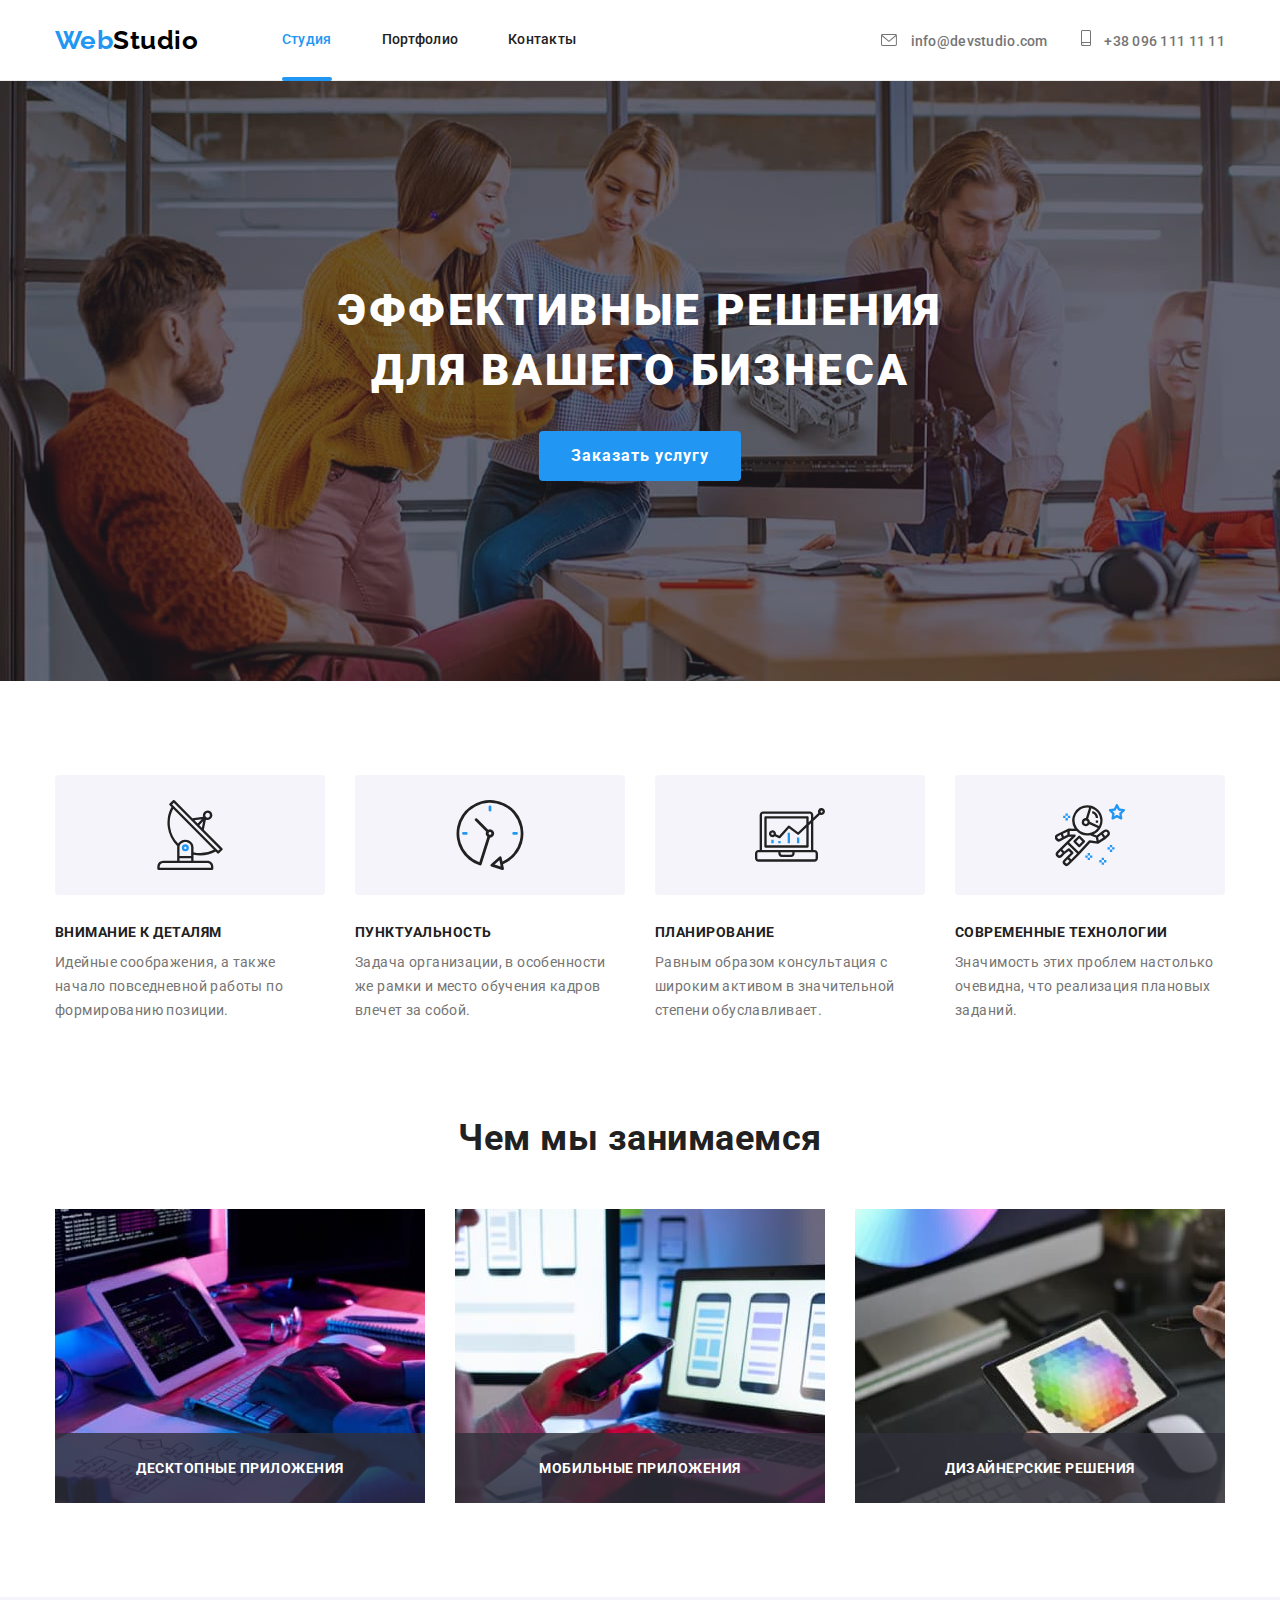
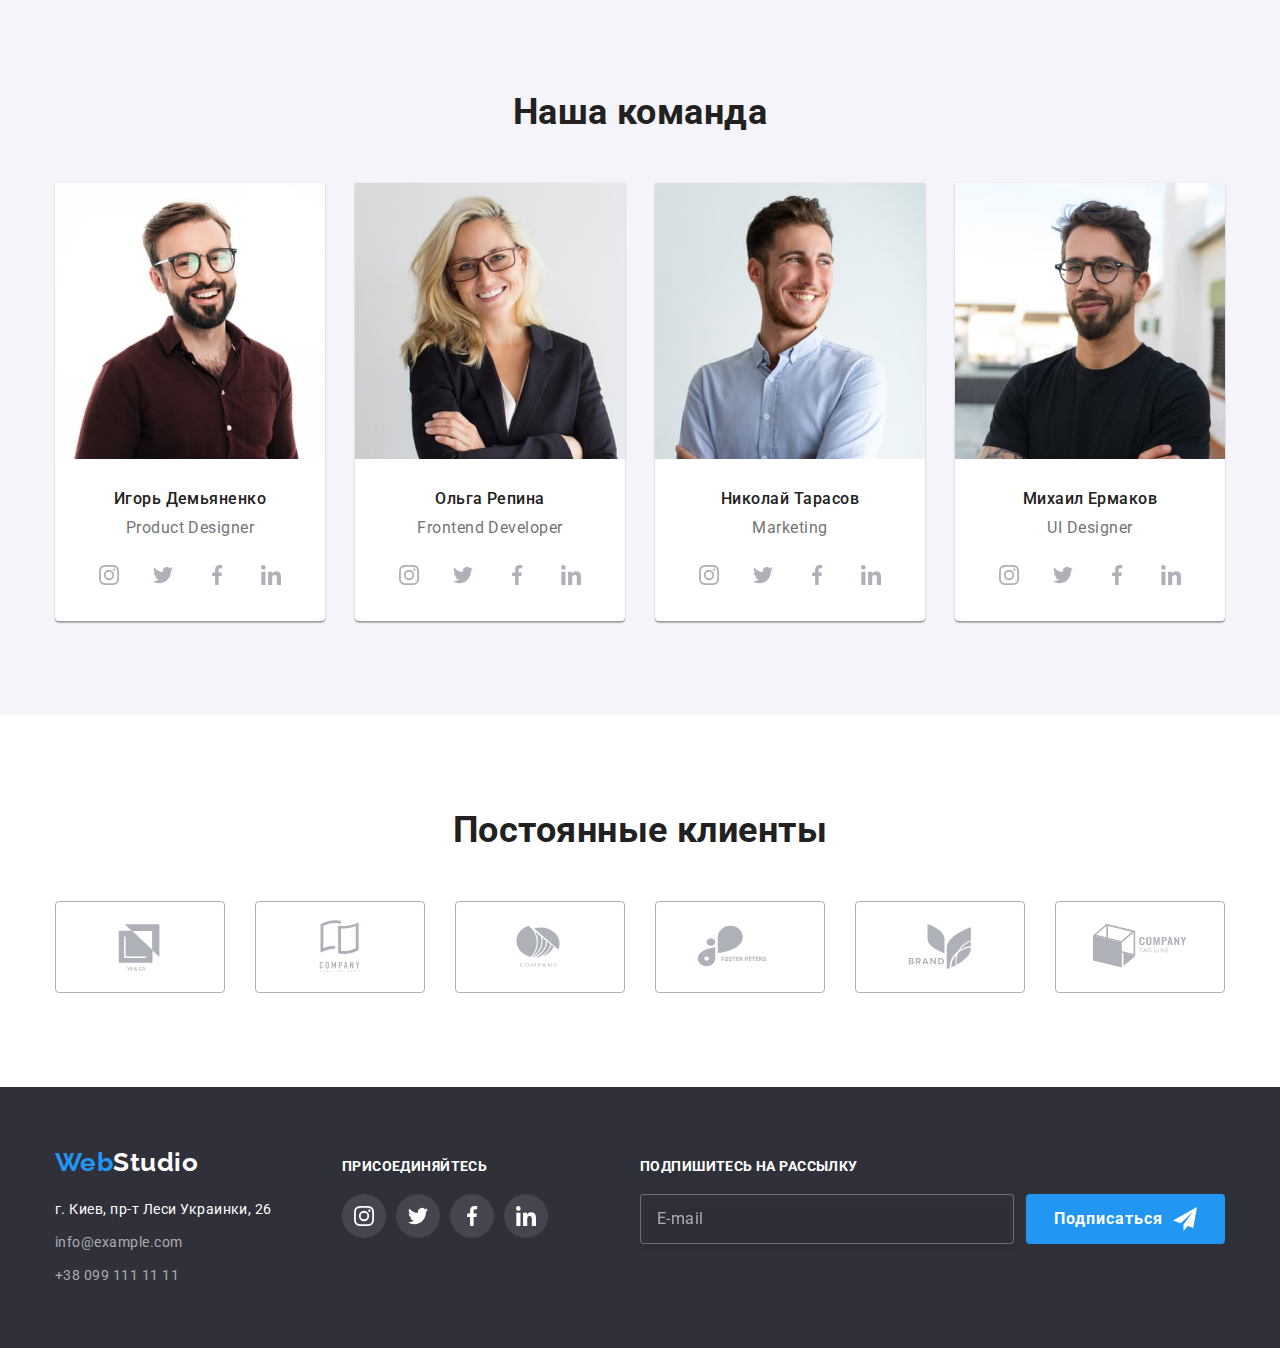
==== commit 6338c2c9: "hw remark edited" ====
--- a/index.html
+++ b/index.html
@@ -463,8 +463,8 @@
         <div class="container footer-container">
           <div class="footer__contact">
             <a href="" class="footer-logo"
-              ><span class="footer-logo--white">Web</span
-              ><span class="footer-logo--blue">Studio</span></a
+              ><span class="footer-logo--blue">Web</span
+              ><span class="footer-logo--white">Studio</span></a
             >
             <address>
               <a href="https://goo.gl/maps/uPLYLn5CrwRYCuye6" class="footer__address"
--- a/css/main.min.css
+++ b/css/main.min.css
@@ -1,2 +1,2 @@
-.site-nav,.features-icons-cont,.doing-list__element,.social-list,.social-list__link,.client__button,.footer-social__link,.modal__close-button,.contact-form-policy__label,.button__send{display:-webkit-box;display:-ms-flexbox;display:flex;-webkit-box-align:center;-ms-flex-align:center;align-items:center;-webkit-box-pack:center;-ms-flex-pack:center;justify-content:center}.subscribe-form__button--text,.button__send,.photo-nav__button{color:#fff;background-color:#2196f3;font-weight:700;font-size:16px;line-height:1.88;letter-spacing:0.06em;cursor:pointer;border-radius:4px;padding:10px 32px;margin-left:auto;margin-right:auto;border:transparent;-webkit-transition:background-color 250ms cubic-bezier(0.4, 0, 0.2, 1);transition:background-color 250ms cubic-bezier(0.4, 0, 0.2, 1)}.subscribe-form__button--text:hover,.button__send:hover,.photo-nav__button:hover,.subscribe-form__button--text:focus,.button__send:focus,.photo-nav__button:focus{background-color:#188ce8}.section-features__title,.section-doing__title,.section-team__title,.client-section__title,.section-portfolio__title{font-weight:700;font-size:36px;line-height:1.17;text-align:center;color:#212121}.visually-hidden{position:absolute;width:1px;height:1px;margin:-1px;border:0;padding:0;white-space:nowrap;-webkit-clip-path:inset(100%);clip-path:inset(100%);clip:rect(0 0 0 0);overflow:hidden}body{background-color:#fff;color:#757575;font-family:roboto, sans-serif;letter-spacing:0.03em;font-weight:400}body.modal-open{overflow:hidden}img{display:block;max-width:100%;height:auto;margin:0;bottom:0}p,h1,h2,h3,h4{margin:0}ul{margin:0;padding:0;list-style:none}.container{width:100%;margin-left:auto;margin-right:auto;padding-left:15px;padding-right:15px}@media screen and (min-width: 480px){.container{max-width:480px}}@media screen and (min-width: 768px){.container{max-width:768px}}@media screen and (min-width: 1200px){.container{max-width:1200px}}.section{padding:60px 0}@media screen and (min-width: 1200px){.section{padding:94px 0}}.page-header{border-bottom:1px solid #ececec;background:#fff;display:-webkit-box;display:-ms-flexbox;display:flex;-webkit-box-align:center;-ms-flex-align:center;align-items:center}.container-header{display:-webkit-box;display:-ms-flexbox;display:flex;-webkit-box-align:center;-ms-flex-align:center;align-items:center;-webkit-box-pack:justify;-ms-flex-pack:justify;justify-content:space-between;height:80px}.container-header .mob-menu__button-open{display:-webkit-inline-box;display:-ms-inline-flexbox;display:inline-flex;margin:0;padding:0;border:none;background:#fff}@media screen and (min-width: 768px){.container-header .mob-menu__button-open{display:none}}.mobile-btn__focus:hover,.mobile-btn__focus:focus{fill:#2196f3}@media screen and (max-width: 767px){.navigation{display:none}}@media screen and (min-width: 768px){.navigation{display:-webkit-box;display:-ms-flexbox;display:flex;-webkit-box-align:center;-ms-flex-align:center;align-items:center}}.logo{color:#000;font-family:Raleway, sans-serif;font-weight:700;font-size:26px;line-height:1.19;text-decoration:none;display:block}.logo__web{color:#2196f3}.site-nav{font-weight:500;font-size:14px;line-height:1.14;letter-spacing:0.02em;text-decoration:none}.site-nav__item{position:relative}.site-nav__item:not(:first-child){margin-left:50px}.site-nav__link{color:#212121;-webkit-transition:color 250ms cubic-bezier(0.4, 0, 0.2, 1);transition:color 250ms cubic-bezier(0.4, 0, 0.2, 1);text-decoration:none}.site-nav__link--current{color:#2196f3}.site-nav__link--current::after{display:block;position:absolute;margin-top:29px;content:'';width:100%;height:4px;background:#2196f3;border-radius:2px}.site-nav__link:hover,.site-nav__link:focus{color:#2196f3}@media screen and (min-width: 768px){.site-nav__link{padding-top:30px;padding-bottom:30px}}.auth-nav{font-weight:500;letter-spacing:0.02em;text-decoration:none}@media screen and (min-width: 768px){.auth-nav{font-size:12px;line-height:1.167;margin-left:84px}}@media screen and (min-width: 1200px){.auth-nav{font-size:14px;line-height:1.14;margin-left:305px}}.auth-nav__item--mb{margin-bottom:10px}@media screen and (min-width: 1200px){.auth-nav__item{display:-webkit-inline-box;display:-ms-inline-flexbox;display:inline-flex;margin:0}.auth-nav__item:not(:first-child){margin-left:30px}}.auth-nav__link{color:#757575;text-decoration:none;-webkit-transition:color 250ms cubic-bezier(0.4, 0, 0.2, 1);transition:color 250ms cubic-bezier(0.4, 0, 0.2, 1)}.auth-nav__link:hover,.auth-nav__link:focus{color:#2196f3}@media screen and (min-width: 1200px){.auth-nav__link{padding-top:30px;padding-bottom:30px}}.auth-nav__icon--envelope{width:16px;height:12px;margin-right:10px;fill:currentColor;text-align:center}.auth-nav__icon--smartphone{width:10px;height:16px;margin-right:10px;fill:currentColor}.mob-menu{position:fixed;top:0;width:100%;height:100%;background-color:#fff;padding-top:48px;padding-bottom:48px;z-index:1;overflow-y:scroll;-webkit-transform:translate(0);transform:translate(0);-webkit-transition:-webkit-transform 250ms cubic-bezier(0.4, 0, 0.2, 1);transition:-webkit-transform 250ms cubic-bezier(0.4, 0, 0.2, 1);transition:transform 250ms cubic-bezier(0.4, 0, 0.2, 1);transition:transform 250ms cubic-bezier(0.4, 0, 0.2, 1), -webkit-transform 250ms cubic-bezier(0.4, 0, 0.2, 1)}.mob-menu.is-hidden{opacity:0;visibility:hidden;pointer-events:none;-webkit-transform:translateY(-100%);transform:translateY(-100%)}.mob-menu .container{position:relative;display:-webkit-box;display:-ms-flexbox;display:flex;-webkit-box-orient:vertical;-webkit-box-direction:normal;-ms-flex-direction:column;flex-direction:column;-webkit-box-pack:justify;-ms-flex-pack:justify;justify-content:space-between;height:100%;padding-left:40px;padding-right:40px}@media screen and (min-width: 768px){.mob-menu{display:none}}.mob-menu__button-close{position:absolute;top:-30px;right:15px;display:-webkit-inline-box;display:-ms-inline-flexbox;display:inline-flex;margin:0;padding:0;border:none;background:#fff}.mob-menu__button-close:hover,.mob-menu__button-close:focus{fill:#2196f3}.mob-site-nav__item{margin-bottom:32px}.mob-site-nav__link{text-decoration:none;font-weight:500;font-size:40px;line-height:1.175;letter-spacing:0.02em;color:#212121}.mob-site-nav__link:hover,.mob-site-nav__link:focus{color:#2196f3}.mob-site-nav__link--current{color:#2196f3}.mob-auth-nav__list{margin-bottom:64px}.mob-auth-nav__item:not(:last-child){margin-bottom:32px}.mob-auth-nav__link{text-decoration:none;font-weight:500;font-size:24px;line-height:1.167;letter-spacing:0.02em;color:#757575}.mob-auth-nav__link:hover,.mob-auth-nav__link:focus{color:#2196f3}.mob-auth-nav__link--size{font-size:34px;line-height:1.18;color:#2196f3}@media screen and (max-width: 376px){.mob-auth-nav__link--size{font-size:27px}}.mob-soc__list{display:-webkit-box;display:-ms-flexbox;display:flex;-ms-flex-wrap:wrap;flex-wrap:wrap}.mob-soc__item:not(:last-child){padding-right:10px;margin-right:10px;border-right:1px solid rgba(33,33,33,0.2)}.mob-soc__link{text-decoration:none;font-weight:500;font-size:18px;line-height:1.22;letter-spacing:0.02em;color:#2196f3}.hero{text-align:center;padding-top:118px;padding-bottom:118px;background-color:#2f303a;background-repeat:no-repeat;background-size:cover}@media screen and (max-width: 480px){.hero{background-image:-webkit-gradient(linear, left top, left bottom, from(rgba(47,48,58,0.4))),url(../../images/mob-bg-hero.jpg);background-image:linear-gradient(rgba(47,48,58,0.4)),url(../../images/mob-bg-hero.jpg)}}@media screen and (min-width: 481px) and (max-width: 768px){.hero{background-image:-webkit-gradient(linear, left top, left bottom, from(rgba(47,48,58,0.4))),url(../../images/tab-bg-hero.jpg);background-image:linear-gradient(rgba(47,48,58,0.4)),url(../../images/tab-bg-hero.jpg)}}@media screen and (min-width: 769px){.hero{padding-top:200px;padding-bottom:200px;background-image:-webkit-gradient(linear, left top, left bottom, from(rgba(47,48,58,0.4))),url(../../images/pc-bg-hero.jpg);background-image:linear-gradient(rgba(47,48,58,0.4)),url(../../images/pc-bg-hero.jpg)}}@media screen and (max-width: 480px) and (min-device-pixel-ratio: 2), screen and (max-width: 480px) and (-webkit-min-device-pixel-ratio: 2), screen and (max-width: 480px) and (min-resolution: 192dpi), screen and (max-width: 480px) and (min-resolution: 2dppx){.hero{background-image:-webkit-gradient(linear, left top, left bottom, from(rgba(47,48,58,0.4))),url(../../images/mob-bg-hero@2x.jpg);background-image:linear-gradient(rgba(47,48,58,0.4)),url(../../images/mob-bg-hero@2x.jpg)}}@media screen and (min-width: 481px) and (max-width: 768px) and (min-device-pixel-ratio: 2), screen and (min-width: 481px) and (max-width: 768px) and (-webkit-min-device-pixel-ratio: 2), screen and (min-width: 481px) and (max-width: 768px) and (min-resolution: 192dpi), screen and (min-width: 481px) and (max-width: 768px) and (min-resolution: 2dppx){.hero{background-image:-webkit-gradient(linear, left top, left bottom, from(rgba(47,48,58,0.4))),url(../../images/tab-bg-hero@2x.jpg);background-image:linear-gradient(rgba(47,48,58,0.4)),url(../../images/tab-bg-hero@2x.jpg)}}@media screen and (min-width: 769px) and (min-device-pixel-ratio: 2), screen and (min-width: 769px) and (-webkit-min-device-pixel-ratio: 2), screen and (min-width: 769px) and (min-resolution: 192dpi), screen and (min-width: 769px) and (min-resolution: 2dppx){.hero{background-image:-webkit-gradient(linear, left top, left bottom, from(rgba(47,48,58,0.4))),url(../../images/pc-bg-hero@2x.jpg);background-image:linear-gradient(rgba(47,48,58,0.4)),url(../../images/pc-bg-hero@2x.jpg)}}.hero__title{color:#fff;font-weight:900;font-size:26px;line-height:1.615;letter-spacing:0.06em;text-transform:uppercase;margin-bottom:30px}@media screen and (min-width: 1200px){.hero__title{font-size:44px;line-height:1.36}}.hero__button{color:#fff;background-color:#2196f3;font-weight:700;font-size:16px;line-height:1.88;letter-spacing:0.06em;cursor:pointer;border-radius:4px;padding:10px 32px;margin-left:auto;margin-right:auto;border:transparent;-webkit-transition:background-color 250ms cubic-bezier(0.4, 0, 0.2, 1);transition:background-color 250ms cubic-bezier(0.4, 0, 0.2, 1)}.hero__button:hover,.hero__button:focus{background-color:#188ce8}.features-list{margin-bottom:-30px}@media screen and (min-width: 768px){.features-list{display:-webkit-box;display:-ms-flexbox;display:flex;-ms-flex-wrap:wrap;flex-wrap:wrap;margin-left:-30px}}@media screen and (min-width: 1200px){.features-list{-ms-flex-wrap:nowrap;flex-wrap:nowrap}}.features-list__item{margin-bottom:30px}@media screen and (min-width: 768px){.features-list__item{-ms-flex-preferred-size:calc(100% / 2 - 30px);flex-basis:calc(100% / 2 - 30px);margin-left:30px}}@media screen and (min-width: 1200px){.features-list__item{-ms-flex-preferred-size:calc(100% / 4 - 30px);flex-basis:calc(100% / 4 - 30px)}}.features-list__title{color:#212121;text-transform:uppercase;text-align:center;font-weight:700;font-size:14px;line-height:1.14;margin-top:0;margin-bottom:10px}.features-list__text{font-weight:400;font-size:14px;line-height:1.71;letter-spacing:0.03em}.features-icons-cont{margin-bottom:30px;background-color:#f5f4fa;border-radius:4px}.features-icons-cont__icon{margin:25px 0}.section-doing{padding-top:0;padding-bottom:94px}@media screen and (max-width: 1199px){.section-doing{display:none}}.section-doing__title{margin-bottom:50px}.doing-list{display:-webkit-box;display:-ms-flexbox;display:flex;-webkit-box-pack:justify;-ms-flex-pack:justify;justify-content:space-between}.doing-list__item{position:relative}.doing-list__element{position:absolute;bottom:0;width:370px;height:70px;background:rgba(47,48,58,0.8);text-transform:uppercase;font-weight:700;font-size:14px;line-height:1.143;color:#fff}.section-team{background-color:#f5f4fa;width:100%}.section-team__title{margin-top:0;margin-bottom:30px}@media screen and (min-width: 1200px){.section-team__title{margin-bottom:50px}}.team-list{margin-bottom:-30px}@media screen and (min-width: 768px){.team-list{display:-webkit-box;display:-ms-flexbox;display:flex;-ms-flex-wrap:wrap;flex-wrap:wrap;margin-left:-30px}}@media screen and (min-width: 1200px){.team-list{-ms-flex-wrap:nowrap;flex-wrap:nowrap}}.team-list__item{background-color:#fff;max-width:450px;margin-bottom:30px;-webkit-box-shadow:0px 1px 3px rgba(0,0,0,0.12),0px 1px 1px rgba(0,0,0,0.14),0px 2px 1px rgba(0,0,0,0.2);box-shadow:0px 1px 3px rgba(0,0,0,0.12),0px 1px 1px rgba(0,0,0,0.14),0px 2px 1px rgba(0,0,0,0.2);border-radius:0px 0px 4px 4px}@media screen and (min-width: 768px){.team-list__item{-ms-flex-preferred-size:calc(100% / 2 - 30px);flex-basis:calc(100% / 2 - 30px);margin-left:30px}}@media screen and (min-width: 1200px){.team-list__item{-ms-flex-preferred-size:calc(100% / 4 - 30px);flex-basis:calc(100% / 4 - 30px)}}.team-list__container{display:-webkit-box;display:-ms-flexbox;display:flex;-webkit-box-orient:vertical;-webkit-box-direction:normal;-ms-flex-direction:column;flex-direction:column;text-align:center;padding-top:30px;padding-bottom:24px}.team-list__name{color:#212121;font-weight:500;font-size:16px;line-height:1.19;padding-bottom:10px}.team-list__profession{font-size:16px;line-height:1.19;padding-bottom:16px}.social-list__item{width:44px;height:44px}.social-list__item:not(:last-child){margin-right:10px}.social-list__link{width:100%;height:100%;border-radius:50%;color:#afb1b8;background-color:#fff;-webkit-transition:color 250ms cubic-bezier(0.4, 0, 0.2, 1),background-color 250ms cubic-bezier(0.4, 0, 0.2, 1);transition:color 250ms cubic-bezier(0.4, 0, 0.2, 1),background-color 250ms cubic-bezier(0.4, 0, 0.2, 1)}.social-list__link:hover,.social-list__link:focus{color:#fff;background-color:#2196f3}.social-list__icon{width:20px;height:20px;fill:currentColor}.client-section__title{margin-bottom:30px}@media screen and (min-width: 1200px){.client-section__title{margin-bottom:50px}}.client-section__list{display:-webkit-box;display:-ms-flexbox;display:flex;-ms-flex-wrap:wrap;flex-wrap:wrap;margin-left:-30px;margin-bottom:-30px}.client{margin-left:30px;margin-bottom:30px;-ms-flex-preferred-size:calc(100% / 2 - 30px);flex-basis:calc(100% / 2 - 30px)}@media screen and (min-width: 768px){.client{-ms-flex-preferred-size:calc(100% / 3 - 30px);flex-basis:calc(100% / 3 - 30px)}}@media screen and (min-width: 1200px){.client{-ms-flex-preferred-size:calc(100% / 6 - 30px);flex-basis:calc(100% / 6 - 30px)}}.client__button{border:1px solid #afb1b8;border-radius:4px;height:92px;color:#afb1b8;-webkit-transition:color 250ms cubic-bezier(0.4, 0, 0.2, 1),border 250ms cubic-bezier(0.4, 0, 0.2, 1);transition:color 250ms cubic-bezier(0.4, 0, 0.2, 1),border 250ms cubic-bezier(0.4, 0, 0.2, 1)}.client__button:hover,.client__button:focus{color:#2196f3;border:1px solid #2196f3}.client__icon{width:106px;height:60px;fill:currentColor}footer{background-color:#2F303A}.footer{padding:60px 15px}@media screen and (min-width: 1200px){.footer{display:-webkit-box;display:-ms-flexbox;display:flex;-webkit-box-orient:horizontal;-webkit-box-direction:normal;-ms-flex-direction:row;flex-direction:row;-webkit-box-align:baseline;-ms-flex-align:baseline;align-items:baseline;max-width:1200px;margin-left:auto;margin-right:auto;padding-bottom:60px}}.footer-container{display:-webkit-box;display:-ms-flexbox;display:flex;text-align:center;-webkit-box-align:center;-ms-flex-align:center;align-items:center;-webkit-box-orient:vertical;-webkit-box-direction:normal;-ms-flex-direction:column;flex-direction:column;padding:0}@media screen and (min-width: 768px){.footer-container{-webkit-box-orient:horizontal;-webkit-box-direction:normal;-ms-flex-direction:row;flex-direction:row;-ms-flex-pack:distribute;justify-content:space-around;-webkit-box-align:baseline;-ms-flex-align:baseline;align-items:baseline}}@media screen and (min-width: 1200px){.footer-container{-webkit-box-pack:start;-ms-flex-pack:start;justify-content:flex-start;text-align:left}}.footer-logo{color:#000;font-family:Raleway, sans-serif;font-weight:700;font-size:24px;line-height:1.67;text-decoration:none}@media screen and (min-width: 1200px){.footer-logo{font-size:26px;line-height:1.19}}.footer-logo--white{color:#fff;-webkit-transition:color 250ms cubic-bezier(0.4, 0, 0.2, 1);transition:color 250ms cubic-bezier(0.4, 0, 0.2, 1)}.footer-logo--blue{color:#2196f3}.footer__address,.footer__mail,.footer__phone{display:block;font-size:14px;line-height:1.71;font-style:normal;margin-bottom:9px;text-decoration:none}.footer__address:hover,.footer__address:focus,.footer__mail:hover,.footer__mail:focus,.footer__phone:hover,.footer__phone:focus{color:#2196f3}.footer__address{margin-top:20px;color:#fff;-webkit-transition:color 250ms cubic-bezier(0.4, 0, 0.2, 1);transition:color 250ms cubic-bezier(0.4, 0, 0.2, 1)}.footer__mail,.footer__phone{color:rgba(255,255,255,0.6);-webkit-transition:color 250ms cubic-bezier(0.4, 0, 0.2, 1);transition:color 250ms cubic-bezier(0.4, 0, 0.2, 1)}.footer__phone{margin-bottom:0}@media screen and (min-width: 1200px){.footer-social{padding-left:70px;padding-top:0}}.footer-social__slogan{font-weight:700;font-size:14px;line-height:1.143;letter-spacing:0.03em;text-transform:uppercase;color:#fff;padding-bottom:20px;padding-top:60px}@media screen and (min-width: 768px){.footer-social__slogan{padding-top:0}}.footer-social__list{display:-webkit-box;display:-ms-flexbox;display:flex}.footer-social__item{width:44px;height:44px}.footer-social__item:not(:last-child){margin-right:10px}.footer-social__link{width:100%;height:100%;border-radius:50%;color:#fff;background-color:rgba(255,255,255,0.1);-webkit-transition:color 250ms cubic-bezier(0.4, 0, 0.2, 1),background-color 250ms cubic-bezier(0.4, 0, 0.2, 1);transition:color 250ms cubic-bezier(0.4, 0, 0.2, 1),background-color 250ms cubic-bezier(0.4, 0, 0.2, 1)}.footer-social__link:hover,.footer-social__link:focus{color:#fff;background-color:#2196f3}.footer-social__icon{width:20px;height:20px;fill:currentColor}.subscribe-form{width:100%;text-align:center}@media screen and (min-width: 1200px){.subscribe-form{text-align:left;padding:0}}@media screen and (min-width: 1200px){.subscribe-form__flex-mix{display:-webkit-box;display:-ms-flexbox;display:flex;margin:0;padding:0}}.subscribe-form__slogan{font-weight:700;font-size:14px;line-height:1.143;letter-spacing:0.03em;text-transform:uppercase;color:#fff;padding-bottom:20px;padding-top:60px}@media screen and (min-width: 1200px){.subscribe-form__slogan{padding-top:0}}.subscribe-form__input{width:100%;height:50px;margin-bottom:20px;background:rgba(47,48,58,0.8);border:1px solid rgba(255,255,255,0.3);-webkit-filter:drop-shadow(0px 4px 4px rgba(0,0,0,0.15));filter:drop-shadow(0px 4px 4px rgba(0,0,0,0.15));border-radius:4px;padding-left:16px;color:#fff;-webkit-transition:border 250ms cubic-bezier(0.4, 0, 0.2, 1);transition:border 250ms cubic-bezier(0.4, 0, 0.2, 1);outline:none;cursor:pointer}@media screen and (min-width: 480px){.subscribe-form__input{max-width:450px}}@media screen and (min-width: 1200px){.subscribe-form__input{margin:0 12px 0 0}}.subscribe-form__input::-webkit-input-placeholder{font-size:16px;line-height:1.25;letter-spacing:0.03em;color:rgba(255,255,255,0.6)}.subscribe-form__input:-ms-input-placeholder{font-size:16px;line-height:1.25;letter-spacing:0.03em;color:rgba(255,255,255,0.6)}.subscribe-form__input::-ms-input-placeholder{font-size:16px;line-height:1.25;letter-spacing:0.03em;color:rgba(255,255,255,0.6)}.subscribe-form__input::placeholder{font-size:16px;line-height:1.25;letter-spacing:0.03em;color:rgba(255,255,255,0.6)}.subscribe-form__input:focus{border:1px solid #2196f3;border-radius:4px}.subscribe-form__button--text{display:-webkit-inline-box;display:-ms-inline-flexbox;display:inline-flex;-webkit-box-align:center;-ms-flex-align:center;align-items:center;padding:10px 28px}.subscribe-form__button--icon{width:24px;height:24px;margin-left:10px}.backdrop{position:fixed;top:0;left:0;width:100%;height:100%;background:rgba(0,0,0,0.2);z-index:2;opacity:1;visibility:visible;-webkit-transition:opacity 250ms cubic-bezier(0.4, 0, 0.2, 1),visibility 250ms cubic-bezier(0.4, 0, 0.2, 1);transition:opacity 250ms cubic-bezier(0.4, 0, 0.2, 1),visibility 250ms cubic-bezier(0.4, 0, 0.2, 1);overflow-y:scroll;padding:93px 15px}@media screen and (min-width: 1200px){.backdrop{padding:0}}.backdrop.is-hidden{visibility:hidden;opacity:0;pointer-events:none}.backdrop.is-hidden .modal{-webkit-transform:scale(0.8);transform:scale(0.8)}@media screen and (min-width: 1200px){.backdrop.is-hidden .modal{-webkit-transform:translate(-50%, -50%) scale(0.8);transform:translate(-50%, -50%) scale(0.8)}}.modal{position:relative;-webkit-transition:-webkit-transform 250ms cubic-bezier(0.4, 0, 0.2, 1);transition:-webkit-transform 250ms cubic-bezier(0.4, 0, 0.2, 1);transition:transform 250ms cubic-bezier(0.4, 0, 0.2, 1);transition:transform 250ms cubic-bezier(0.4, 0, 0.2, 1), -webkit-transform 250ms cubic-bezier(0.4, 0, 0.2, 1);margin:0 auto;max-width:450px;width:100%;background-color:#fff;-webkit-box-shadow:0px 1px 3px rgba(0,0,0,0.12),0px 1px 1px rgba(0,0,0,0.14),0px 2px 1px rgba(0,0,0,0.2);box-shadow:0px 1px 3px rgba(0,0,0,0.12),0px 1px 1px rgba(0,0,0,0.14),0px 2px 1px rgba(0,0,0,0.2);border-radius:4px;-webkit-transform:scale(1);transform:scale(1)}@media screen and (min-width: 1200px){.modal{max-width:528px;position:absolute;top:50%;left:50%;-webkit-transform:translate(-50%, -50%) scale(1);transform:translate(-50%, -50%) scale(1)}}.modal__close-button{position:absolute;right:8px;top:8px;padding:0;margin:0;width:30px;height:30px;border:1px solid rgba(0,0,0,0.1);background-color:#fff;border-radius:50%;fill:#000;-webkit-transition:fill 250ms cubic-bezier(0.4, 0, 0.2, 1);transition:fill 250ms cubic-bezier(0.4, 0, 0.2, 1);cursor:pointer}.modal__close-button:hover{fill:#2196f3}.form{margin:0 auto;padding:40px}.form__title{font-weight:700;font-size:20px;line-height:1.5;text-align:center;letter-spacing:0.03em;color:#212121;padding-bottom:12px}@media screen and (min-width: 1200px){.form__title{line-height:1.15}}.contact-form{position:relative;display:-webkit-box;display:-ms-flexbox;display:flex;-webkit-box-orient:vertical;-webkit-box-direction:normal;-ms-flex-direction:column;flex-direction:column;padding-bottom:10px;margin:0}.contact-form__label{font-weight:400;font-size:12px;line-height:1.17;letter-spacing:0.01em;margin-bottom:4px}.contact-form__input{border:1px solid rgba(33,33,33,0.2);border-radius:4px;outline:none;padding-left:42px;padding-right:16px;color:#212121;resize:none;cursor:pointer;-webkit-transition:border 250ms cubic-bezier(0.4, 0, 0.2, 1);transition:border 250ms cubic-bezier(0.4, 0, 0.2, 1)}.contact-form__input--height{height:40px}.contact-form__input--comment{padding:12px 16px}.contact-form__input::-webkit-input-placeholder{font-size:14px;line-height:1.143;letter-spacing:0.01em;color:rgba(117,117,117,0.5)}.contact-form__input:-ms-input-placeholder{font-size:14px;line-height:1.143;letter-spacing:0.01em;color:rgba(117,117,117,0.5)}.contact-form__input::-ms-input-placeholder{font-size:14px;line-height:1.143;letter-spacing:0.01em;color:rgba(117,117,117,0.5)}.contact-form__input::placeholder{font-size:14px;line-height:1.143;letter-spacing:0.01em;color:rgba(117,117,117,0.5)}@media screen and (min-width: 1200px){.contact-form__input::-webkit-input-placeholder{line-height:1.167}.contact-form__input:-ms-input-placeholder{line-height:1.167}.contact-form__input::-ms-input-placeholder{line-height:1.167}.contact-form__input::placeholder{line-height:1.167}}.contact-form__input:focus{border:1px solid #2196f3}.contact-form__input:focus+.contact-form__icon{fill:#2196f3}.contact-form__icon{position:absolute;bottom:21px;left:12px;width:18px;height:18px;fill:#212121;-webkit-transition:fill 250ms cubic-bezier(0.4, 0, 0.2, 1);transition:fill 250ms cubic-bezier(0.4, 0, 0.2, 1)}.contact-form-policy{padding-top:10px;padding-bottom:20px;margin:0}@media screen and (min-width: 1200px){.contact-form-policy{padding-bottom:30px;-webkit-box-pack:center;-ms-flex-pack:center;justify-content:center}}.contact-form-policy__label{font-size:12px;line-height:1.167;letter-spacing:0.03em;cursor:pointer;-ms-flex-wrap:wrap;flex-wrap:wrap}@media screen and (min-width: 320px) and (max-width: 362px){.contact-form-policy__label{font-size:9px}}@media screen and (min-width: 1200px){.contact-form-policy__label{font-size:14px;line-height:1.714}}.contact-form-policy__label--rules{color:#2196f3;margin-left:5px}.contact-form-policy__checkbox{display:inline-block;width:16px;height:15px;border:2px solid #212121;border-radius:2px;margin-right:8px}.contact-form-policy__input:checked+.contact-form-policy__checkbox{border-color:#2196f3;background-color:#2196f3;background-image:url(../images/icon-check.svg);background-size:contain;background-repeat:no-repeat;background-origin:border-box}.button__send{min-width:200px}.photo-nav{display:-webkit-box;display:-ms-flexbox;display:flex;-ms-flex-wrap:wrap;flex-wrap:wrap;padding-bottom:40px;margin-left:-8px;margin-bottom:-15px}@media screen and (min-width: 768px){.photo-nav{-webkit-box-pack:center;-ms-flex-pack:center;justify-content:center;margin-bottom:0;padding-bottom:30px}}@media screen and (min-width: 1200px){.photo-nav{padding-bottom:50px}}.photo-nav__item{margin-left:8px;margin-bottom:15px}@media screen and (min-width: 768px){.photo-nav__item{margin-bottom:0}}.photo-nav__button{color:#212121;background-color:#f5f4fa;-webkit-box-shadow:none;box-shadow:none;font-weight:500;font-size:16px;line-height:1.63;letter-spacing:0.03em;font-family:inherit;cursor:pointer;padding:6px 22px;-webkit-transition:color 250ms cubic-bezier(0.4, 0, 0.2, 1),background-color 250ms cubic-bezier(0.4, 0, 0.2, 1),-webkit-box-shadow 250ms cubic-bezier(0.4, 0, 0.2, 1);transition:color 250ms cubic-bezier(0.4, 0, 0.2, 1),background-color 250ms cubic-bezier(0.4, 0, 0.2, 1),-webkit-box-shadow 250ms cubic-bezier(0.4, 0, 0.2, 1);transition:color 250ms cubic-bezier(0.4, 0, 0.2, 1),background-color 250ms cubic-bezier(0.4, 0, 0.2, 1),box-shadow 250ms cubic-bezier(0.4, 0, 0.2, 1);transition:color 250ms cubic-bezier(0.4, 0, 0.2, 1),background-color 250ms cubic-bezier(0.4, 0, 0.2, 1),box-shadow 250ms cubic-bezier(0.4, 0, 0.2, 1),-webkit-box-shadow 250ms cubic-bezier(0.4, 0, 0.2, 1)}.photo-nav__button:hover,.photo-nav__button:focus{color:#fff;background-color:#2196f3;-webkit-box-shadow:0px 3px 1px rgba(0,0,0,0.1),0px 1px 2px rgba(0,0,0,0.08),0px 2px 2px rgba(0,0,0,0.12);box-shadow:0px 3px 1px rgba(0,0,0,0.1),0px 1px 2px rgba(0,0,0,0.08),0px 2px 2px rgba(0,0,0,0.12)}.photo-nav__button--primary{color:#fff;background-color:#2196f3;-webkit-box-shadow:0px 3px 1px rgba(0,0,0,0.1),0px 1px 2px rgba(0,0,0,0.08),0px 2px 2px rgba(0,0,0,0.12);box-shadow:0px 3px 1px rgba(0,0,0,0.1),0px 1px 2px rgba(0,0,0,0.08),0px 2px 2px rgba(0,0,0,0.12)}.photo-cards{margin-bottom:-30px}@media screen and (min-width: 768px){.photo-cards{display:-webkit-box;display:-ms-flexbox;display:flex;-ms-flex-wrap:wrap;flex-wrap:wrap;margin-left:-30px}}.card{margin-bottom:30px;-webkit-box-shadow:none;box-shadow:none;-webkit-transition:-webkit-box-shadow 250ms cubic-bezier(0.4, 0, 0.2, 1);transition:-webkit-box-shadow 250ms cubic-bezier(0.4, 0, 0.2, 1);transition:box-shadow 250ms cubic-bezier(0.4, 0, 0.2, 1);transition:box-shadow 250ms cubic-bezier(0.4, 0, 0.2, 1), -webkit-box-shadow 250ms cubic-bezier(0.4, 0, 0.2, 1)}@media screen and (min-width: 768px){.card{-ms-flex-preferred-size:calc(100% / 2 - 30px);flex-basis:calc(100% / 2 - 30px);margin-left:30px}}@media screen and (min-width: 1200px){.card{-ms-flex-preferred-size:calc(100% / 3 - 30px);flex-basis:calc(100% / 3 - 30px);margin-left:30px}}.card:hover,.card:focus{cursor:pointer;-webkit-box-shadow:0px 1px 1px rgba(0,0,0,0.12),0px 4px 4px rgba(0,0,0,0.06),1px 4px 6px rgba(0,0,0,0.16);box-shadow:0px 1px 1px rgba(0,0,0,0.12),0px 4px 4px rgba(0,0,0,0.06),1px 4px 6px rgba(0,0,0,0.16)}.card:hover .card__overlay,.card:focus .card__overlay{-webkit-transform:translateY(0);transform:translateY(0)}.card__link{display:-webkit-box;display:-ms-flexbox;display:flex;-webkit-box-orient:vertical;-webkit-box-direction:normal;-ms-flex-direction:column;flex-direction:column;height:100%;text-decoration:none}.card__img{position:relative;overflow:hidden}.card__overlay{position:absolute;width:100%;height:100%;top:0;left:0;padding:63px 24px;font-size:18px;line-height:1.556;color:#fff;background:rgba(33,150,243,0.9);-webkit-transform:translateY(100%);transform:translateY(100%);-webkit-transition:-webkit-transform 250ms cubic-bezier(0.4, 0, 0.2, 1);transition:-webkit-transform 250ms cubic-bezier(0.4, 0, 0.2, 1);transition:transform 250ms cubic-bezier(0.4, 0, 0.2, 1);transition:transform 250ms cubic-bezier(0.4, 0, 0.2, 1), -webkit-transform 250ms cubic-bezier(0.4, 0, 0.2, 1)}.card__text{-webkit-box-flex:1;-ms-flex-positive:1;flex-grow:1;border:1px solid #eeeeee;border-top:transparent;padding:20px 24px;-webkit-box-shadow:none;box-shadow:none}.card__project{font-weight:700;font-size:18px;line-height:2;letter-spacing:0.06em;margin-bottom:4px;color:#212121}.card__career{font-size:16px;line-height:1.88;color:#757575}
+.site-nav,.features-icons-cont,.doing-list__element,.social-list,.social-list__link,.client__button,.footer-social__link,.modal__close-button,.contact-form-policy__label,.button__send{display:-webkit-box;display:-ms-flexbox;display:flex;-webkit-box-align:center;-ms-flex-align:center;align-items:center;-webkit-box-pack:center;-ms-flex-pack:center;justify-content:center}.subscribe-form__button--text,.button__send,.photo-nav__button{color:#fff;background-color:#2196f3;font-weight:700;font-size:16px;line-height:1.88;letter-spacing:0.06em;cursor:pointer;border-radius:4px;padding:10px 32px;margin-left:auto;margin-right:auto;border:transparent;-webkit-transition:background-color 250ms cubic-bezier(0.4, 0, 0.2, 1);transition:background-color 250ms cubic-bezier(0.4, 0, 0.2, 1)}.subscribe-form__button--text:hover,.button__send:hover,.photo-nav__button:hover,.subscribe-form__button--text:focus,.button__send:focus,.photo-nav__button:focus{background-color:#188ce8}.section-features__title,.section-doing__title,.section-team__title,.client-section__title,.section-portfolio__title{font-weight:700;font-size:36px;line-height:1.17;text-align:center;color:#212121}.visually-hidden{position:absolute;width:1px;height:1px;margin:-1px;border:0;padding:0;white-space:nowrap;-webkit-clip-path:inset(100%);clip-path:inset(100%);clip:rect(0 0 0 0);overflow:hidden}body{background-color:#fff;color:#757575;font-family:roboto, sans-serif;letter-spacing:0.03em;font-weight:400}body.modal-open{overflow:hidden}img{display:block;max-width:100%;height:auto;margin:0;bottom:0}p,h1,h2,h3,h4{margin:0}ul{margin:0;padding:0;list-style:none}.container{width:100%;margin-left:auto;margin-right:auto;padding-left:15px;padding-right:15px}@media screen and (min-width: 480px){.container{max-width:480px}}@media screen and (min-width: 768px){.container{max-width:768px}}@media screen and (min-width: 1200px){.container{max-width:1200px}}.section{padding:60px 0}@media screen and (min-width: 1200px){.section{padding:94px 0}}.page-header{border-bottom:1px solid #ececec;background:#fff;display:-webkit-box;display:-ms-flexbox;display:flex;-webkit-box-align:center;-ms-flex-align:center;align-items:center}.container-header{display:-webkit-box;display:-ms-flexbox;display:flex;-webkit-box-align:center;-ms-flex-align:center;align-items:center;-webkit-box-pack:justify;-ms-flex-pack:justify;justify-content:space-between;height:60px}@media screen and (min-width: 768px){.container-header{height:80px}}.container-header .mob-menu__button-open{display:-webkit-inline-box;display:-ms-inline-flexbox;display:inline-flex;margin:0;padding:0;border:none;background:#fff}@media screen and (min-width: 768px){.container-header .mob-menu__button-open{display:none}}.mobile-btn__focus:hover,.mobile-btn__focus:focus{fill:#2196f3}@media screen and (max-width: 767px){.navigation{display:none}}@media screen and (min-width: 768px){.navigation{display:-webkit-box;display:-ms-flexbox;display:flex;-webkit-box-align:center;-ms-flex-align:center;align-items:center}}.logo{color:#000;font-family:Raleway, sans-serif;font-weight:700;font-size:26px;line-height:1.19;text-decoration:none;display:block}.logo__web{color:#2196f3}.site-nav{font-weight:500;font-size:14px;line-height:1.14;letter-spacing:0.02em;text-decoration:none}.site-nav__item{position:relative}.site-nav__item:not(:first-child){margin-left:50px}.site-nav__link{color:#212121;-webkit-transition:color 250ms cubic-bezier(0.4, 0, 0.2, 1);transition:color 250ms cubic-bezier(0.4, 0, 0.2, 1);text-decoration:none}.site-nav__link--current{color:#2196f3}.site-nav__link--current::after{display:block;position:absolute;margin-top:29px;content:'';width:100%;height:4px;background:#2196f3;border-radius:2px}.site-nav__link:hover,.site-nav__link:focus{color:#2196f3}@media screen and (min-width: 768px){.site-nav__link{padding-top:30px;padding-bottom:30px}}.auth-nav{font-weight:500;letter-spacing:0.02em;text-decoration:none}@media screen and (min-width: 768px){.auth-nav{font-size:12px;line-height:1.167;margin-left:84px}}@media screen and (min-width: 1200px){.auth-nav{font-size:14px;line-height:1.14;margin-left:305px}}.auth-nav__item--mb{margin-bottom:10px}@media screen and (min-width: 1200px){.auth-nav__item{display:-webkit-inline-box;display:-ms-inline-flexbox;display:inline-flex;margin:0}.auth-nav__item:not(:first-child){margin-left:30px}}.auth-nav__link{color:#757575;text-decoration:none;-webkit-transition:color 250ms cubic-bezier(0.4, 0, 0.2, 1);transition:color 250ms cubic-bezier(0.4, 0, 0.2, 1)}.auth-nav__link:hover,.auth-nav__link:focus{color:#2196f3}@media screen and (min-width: 1200px){.auth-nav__link{padding-top:30px;padding-bottom:30px}}.auth-nav__icon--envelope{width:16px;height:12px;margin-right:10px;fill:currentColor;text-align:center}.auth-nav__icon--smartphone{width:10px;height:16px;margin-right:10px;fill:currentColor}.mob-menu{position:fixed;top:0;width:100%;height:100%;background-color:#fff;padding-top:48px;padding-bottom:48px;z-index:1;overflow-y:scroll;-webkit-transform:translate(0);transform:translate(0);-webkit-transition:-webkit-transform 250ms cubic-bezier(0.4, 0, 0.2, 1);transition:-webkit-transform 250ms cubic-bezier(0.4, 0, 0.2, 1);transition:transform 250ms cubic-bezier(0.4, 0, 0.2, 1);transition:transform 250ms cubic-bezier(0.4, 0, 0.2, 1), -webkit-transform 250ms cubic-bezier(0.4, 0, 0.2, 1)}.mob-menu.is-hidden{opacity:0;visibility:hidden;pointer-events:none;-webkit-transform:translateY(-100%);transform:translateY(-100%)}.mob-menu .container{position:relative;display:-webkit-box;display:-ms-flexbox;display:flex;-webkit-box-orient:vertical;-webkit-box-direction:normal;-ms-flex-direction:column;flex-direction:column;-webkit-box-pack:justify;-ms-flex-pack:justify;justify-content:space-between;height:100%;padding-left:40px;padding-right:40px}@media screen and (min-width: 768px){.mob-menu{display:none}}.mob-menu__button-close{position:absolute;top:-38px;right:15px;display:-webkit-inline-box;display:-ms-inline-flexbox;display:inline-flex;margin:0;padding:0;border:none;background:#fff}.mob-menu__button-close:hover,.mob-menu__button-close:focus{fill:#2196f3}.mob-site-nav__item{margin-bottom:32px}.mob-site-nav__link{text-decoration:none;font-weight:500;font-size:40px;line-height:1.175;letter-spacing:0.02em;color:#212121}.mob-site-nav__link:hover,.mob-site-nav__link:focus{color:#2196f3}.mob-site-nav__link--current{color:#2196f3}.mob-auth-nav__list{margin-bottom:64px}.mob-auth-nav__item:not(:last-child){margin-bottom:32px}.mob-auth-nav__link{text-decoration:none;font-weight:500;font-size:24px;line-height:1.167;letter-spacing:0.02em;color:#757575}.mob-auth-nav__link:hover,.mob-auth-nav__link:focus{color:#2196f3}.mob-auth-nav__link--size{font-size:34px;line-height:1.18;color:#2196f3}@media screen and (max-width: 376px){.mob-auth-nav__link--size{font-size:27px}}.mob-soc__list{display:-webkit-box;display:-ms-flexbox;display:flex;-ms-flex-wrap:wrap;flex-wrap:wrap}.mob-soc__item:not(:last-child){padding-right:10px;margin-right:10px;border-right:1px solid rgba(33,33,33,0.2)}.mob-soc__link{text-decoration:none;font-weight:500;font-size:18px;line-height:1.22;letter-spacing:0.02em;color:#2196f3}.hero{text-align:center;padding-top:118px;padding-bottom:118px;background-color:#2f303a;background-repeat:no-repeat;background-size:cover}@media screen and (min-width: 1200px){.hero{padding-top:200px;padding-bottom:200px}}@media screen and (max-width: 480px){.hero{background-image:-webkit-gradient(linear, left top, left bottom, from(rgba(47,48,58,0.4))),url(../images/mob-bg-hero.jpg);background-image:linear-gradient(rgba(47,48,58,0.4)),url(../images/mob-bg-hero.jpg)}}@media screen and (min-width: 481px) and (max-width: 768px){.hero{background-image:-webkit-gradient(linear, left top, left bottom, from(rgba(47,48,58,0.4))),url(../images/tab-bg-hero.jpg);background-image:linear-gradient(rgba(47,48,58,0.4)),url(../images/tab-bg-hero.jpg)}}@media screen and (min-width: 769px){.hero{background-image:-webkit-gradient(linear, left top, left bottom, from(rgba(47,48,58,0.4))),url(../images/pc-bg-hero.jpg);background-image:linear-gradient(rgba(47,48,58,0.4)),url(../images/pc-bg-hero.jpg)}}@media screen and (max-width: 480px) and (min-device-pixel-ratio: 2), screen and (max-width: 480px) and (-webkit-min-device-pixel-ratio: 2), screen and (max-width: 480px) and (min-resolution: 192dpi), screen and (max-width: 480px) and (min-resolution: 2dppx){.hero{background-image:-webkit-gradient(linear, left top, left bottom, from(rgba(47,48,58,0.4))),url(../images/mob-bg-hero@2x.jpg);background-image:linear-gradient(rgba(47,48,58,0.4)),url(../images/mob-bg-hero@2x.jpg)}}@media screen and (min-width: 481px) and (max-width: 768px) and (min-device-pixel-ratio: 2), screen and (min-width: 481px) and (max-width: 768px) and (-webkit-min-device-pixel-ratio: 2), screen and (min-width: 481px) and (max-width: 768px) and (min-resolution: 192dpi), screen and (min-width: 481px) and (max-width: 768px) and (min-resolution: 2dppx){.hero{background-image:-webkit-gradient(linear, left top, left bottom, from(rgba(47,48,58,0.4))),url(../images/tab-bg-hero@2x.jpg);background-image:linear-gradient(rgba(47,48,58,0.4)),url(../images/tab-bg-hero@2x.jpg)}}@media screen and (min-width: 769px) and (min-device-pixel-ratio: 2), screen and (min-width: 769px) and (-webkit-min-device-pixel-ratio: 2), screen and (min-width: 769px) and (min-resolution: 192dpi), screen and (min-width: 769px) and (min-resolution: 2dppx){.hero{background-image:-webkit-gradient(linear, left top, left bottom, from(rgba(47,48,58,0.4))),url(../images/pc-bg-hero@2x.jpg);background-image:linear-gradient(rgba(47,48,58,0.4)),url(../images/pc-bg-hero@2x.jpg)}}.hero__title{color:#fff;font-weight:900;font-size:26px;line-height:1.615;letter-spacing:0.06em;text-transform:uppercase;margin-bottom:30px}@media screen and (min-width: 1200px){.hero__title{font-size:44px;line-height:1.36}}.hero__button{color:#fff;background-color:#2196f3;font-weight:700;font-size:16px;line-height:1.88;letter-spacing:0.06em;cursor:pointer;border-radius:4px;padding:10px 32px;margin-left:auto;margin-right:auto;border:transparent;-webkit-transition:background-color 250ms cubic-bezier(0.4, 0, 0.2, 1);transition:background-color 250ms cubic-bezier(0.4, 0, 0.2, 1)}.hero__button:hover,.hero__button:focus{background-color:#188ce8}.features-list{margin-bottom:-30px}@media screen and (min-width: 768px){.features-list{display:-webkit-box;display:-ms-flexbox;display:flex;-ms-flex-wrap:wrap;flex-wrap:wrap;margin-left:-30px}}@media screen and (min-width: 1200px){.features-list{-ms-flex-wrap:nowrap;flex-wrap:nowrap}}.features-list__item{margin-bottom:30px}@media screen and (min-width: 768px){.features-list__item{-ms-flex-preferred-size:calc(100% / 2 - 30px);flex-basis:calc(100% / 2 - 30px);margin-left:30px}}@media screen and (min-width: 1200px){.features-list__item{-ms-flex-preferred-size:calc(100% / 4 - 30px);flex-basis:calc(100% / 4 - 30px)}}.features-list__title{color:#212121;text-transform:uppercase;text-align:center;font-weight:700;font-size:14px;line-height:1.14;margin-top:0;margin-bottom:10px}@media screen and (min-width: 768px){.features-list__title{text-align:left}}.features-list__text{font-weight:400;font-size:14px;line-height:1.71;letter-spacing:0.03em}.features-icons-cont{margin-bottom:30px;background-color:#f5f4fa;border-radius:4px}.features-icons-cont__icon{margin:25px 0}.section-doing{padding-top:0;padding-bottom:94px}@media screen and (max-width: 1199px){.section-doing{display:none}}.section-doing__title{margin-bottom:50px}.doing-list{display:-webkit-box;display:-ms-flexbox;display:flex;-webkit-box-pack:justify;-ms-flex-pack:justify;justify-content:space-between}.doing-list__item{position:relative}.doing-list__element{position:absolute;bottom:0;width:370px;height:70px;background:rgba(47,48,58,0.8);text-transform:uppercase;font-weight:700;font-size:14px;line-height:1.143;color:#fff}.section-team{background-color:#f5f4fa;width:100%}.section-team__title{font-size:28px;line-height:1.18;margin-top:0;margin-bottom:30px}@media screen and (min-width: 1200px){.section-team__title{margin-bottom:50px;font-size:36px;line-height:1.17}}.team-list{margin-bottom:-30px}@media screen and (min-width: 768px){.team-list{display:-webkit-box;display:-ms-flexbox;display:flex;-ms-flex-wrap:wrap;flex-wrap:wrap;margin-left:-30px}}@media screen and (min-width: 1200px){.team-list{-ms-flex-wrap:nowrap;flex-wrap:nowrap}}.team-list__item{background-color:#fff;max-width:450px;margin-bottom:30px;-webkit-box-shadow:0px 1px 3px rgba(0,0,0,0.12),0px 1px 1px rgba(0,0,0,0.14),0px 2px 1px rgba(0,0,0,0.2);box-shadow:0px 1px 3px rgba(0,0,0,0.12),0px 1px 1px rgba(0,0,0,0.14),0px 2px 1px rgba(0,0,0,0.2);border-radius:0px 0px 4px 4px}@media screen and (min-width: 768px){.team-list__item{-ms-flex-preferred-size:calc(100% / 2 - 30px);flex-basis:calc(100% / 2 - 30px);margin-left:30px}}@media screen and (min-width: 1200px){.team-list__item{-ms-flex-preferred-size:calc(100% / 4 - 30px);flex-basis:calc(100% / 4 - 30px)}}.team-list__container{display:-webkit-box;display:-ms-flexbox;display:flex;-webkit-box-orient:vertical;-webkit-box-direction:normal;-ms-flex-direction:column;flex-direction:column;text-align:center;padding-top:30px;padding-bottom:24px}.team-list__name{color:#212121;font-weight:500;font-size:16px;line-height:1.19;padding-bottom:10px}.team-list__profession{font-size:16px;line-height:1.19;padding-bottom:16px}.social-list__item{width:44px;height:44px}.social-list__item:not(:last-child){margin-right:10px}.social-list__link{width:100%;height:100%;border-radius:50%;color:#afb1b8;background-color:#fff;-webkit-transition:color 250ms cubic-bezier(0.4, 0, 0.2, 1),background-color 250ms cubic-bezier(0.4, 0, 0.2, 1);transition:color 250ms cubic-bezier(0.4, 0, 0.2, 1),background-color 250ms cubic-bezier(0.4, 0, 0.2, 1)}.social-list__link:hover,.social-list__link:focus{color:#fff;background-color:#2196f3}.social-list__icon{width:20px;height:20px;fill:currentColor}.client-section__title{margin-bottom:30px}@media screen and (min-width: 1200px){.client-section__title{margin-bottom:50px}}.client-section__list{display:-webkit-box;display:-ms-flexbox;display:flex;-ms-flex-wrap:wrap;flex-wrap:wrap;margin-left:-30px;margin-bottom:-30px}.client{margin-left:30px;margin-bottom:30px;-ms-flex-preferred-size:calc(100% / 2 - 30px);flex-basis:calc(100% / 2 - 30px)}@media screen and (min-width: 768px){.client{-ms-flex-preferred-size:calc(100% / 3 - 30px);flex-basis:calc(100% / 3 - 30px)}}@media screen and (min-width: 1200px){.client{-ms-flex-preferred-size:calc(100% / 6 - 30px);flex-basis:calc(100% / 6 - 30px)}}.client__button{border:1px solid #afb1b8;border-radius:4px;height:92px;color:#afb1b8;-webkit-transition:color 250ms cubic-bezier(0.4, 0, 0.2, 1),border 250ms cubic-bezier(0.4, 0, 0.2, 1);transition:color 250ms cubic-bezier(0.4, 0, 0.2, 1),border 250ms cubic-bezier(0.4, 0, 0.2, 1)}.client__button:hover,.client__button:focus{color:#2196f3;border:1px solid #2196f3}.client__icon{width:106px;height:60px;fill:currentColor}footer{background-color:#2F303A}.footer{padding:60px 15px}@media screen and (min-width: 1200px){.footer{display:-webkit-box;display:-ms-flexbox;display:flex;-webkit-box-orient:horizontal;-webkit-box-direction:normal;-ms-flex-direction:row;flex-direction:row;-webkit-box-align:baseline;-ms-flex-align:baseline;align-items:baseline;max-width:1200px;margin-left:auto;margin-right:auto;padding-bottom:60px}}.footer-container{display:-webkit-box;display:-ms-flexbox;display:flex;text-align:center;-webkit-box-align:center;-ms-flex-align:center;align-items:center;-webkit-box-orient:vertical;-webkit-box-direction:normal;-ms-flex-direction:column;flex-direction:column;padding:0}@media screen and (min-width: 768px){.footer-container{-webkit-box-orient:horizontal;-webkit-box-direction:normal;-ms-flex-direction:row;flex-direction:row;-ms-flex-pack:distribute;justify-content:space-around;-webkit-box-align:baseline;-ms-flex-align:baseline;align-items:baseline}}@media screen and (min-width: 1200px){.footer-container{-webkit-box-pack:start;-ms-flex-pack:start;justify-content:flex-start;text-align:left}}.footer-logo{color:#000;font-family:Raleway, sans-serif;font-weight:700;font-size:24px;line-height:1.67;text-decoration:none}@media screen and (min-width: 1200px){.footer-logo{font-size:26px;line-height:1.19}}.footer-logo--white{color:#fff;-webkit-transition:color 250ms cubic-bezier(0.4, 0, 0.2, 1);transition:color 250ms cubic-bezier(0.4, 0, 0.2, 1)}.footer-logo--blue{color:#2196f3}.footer__address,.footer__mail,.footer__phone{display:block;font-size:14px;line-height:1.71;font-style:normal;margin-bottom:9px;text-decoration:none}.footer__address:hover,.footer__address:focus,.footer__mail:hover,.footer__mail:focus,.footer__phone:hover,.footer__phone:focus{color:#2196f3}.footer__address{margin-top:20px;color:#fff;-webkit-transition:color 250ms cubic-bezier(0.4, 0, 0.2, 1);transition:color 250ms cubic-bezier(0.4, 0, 0.2, 1)}.footer__mail,.footer__phone{color:rgba(255,255,255,0.6);-webkit-transition:color 250ms cubic-bezier(0.4, 0, 0.2, 1);transition:color 250ms cubic-bezier(0.4, 0, 0.2, 1)}.footer__phone{margin-bottom:0}@media screen and (min-width: 1200px){.footer-social{padding-left:70px;padding-top:0}}.footer-social__slogan{font-weight:700;font-size:14px;line-height:1.143;letter-spacing:0.03em;text-transform:uppercase;color:#fff;padding-bottom:20px;padding-top:60px}@media screen and (min-width: 768px){.footer-social__slogan{padding-top:0}}.footer-social__list{display:-webkit-box;display:-ms-flexbox;display:flex}.footer-social__item{width:44px;height:44px}.footer-social__item:not(:last-child){margin-right:10px}.footer-social__link{width:100%;height:100%;border-radius:50%;color:#fff;background-color:rgba(255,255,255,0.1);-webkit-transition:color 250ms cubic-bezier(0.4, 0, 0.2, 1),background-color 250ms cubic-bezier(0.4, 0, 0.2, 1);transition:color 250ms cubic-bezier(0.4, 0, 0.2, 1),background-color 250ms cubic-bezier(0.4, 0, 0.2, 1)}.footer-social__link:hover,.footer-social__link:focus{color:#fff;background-color:#2196f3}.footer-social__icon{width:20px;height:20px;fill:currentColor}.subscribe-form{width:100%;text-align:center}@media screen and (min-width: 1200px){.subscribe-form{text-align:left;padding:0}}@media screen and (min-width: 1200px){.subscribe-form__flex-mix{display:-webkit-box;display:-ms-flexbox;display:flex;margin:0;padding:0}}.subscribe-form__slogan{font-weight:700;font-size:14px;line-height:1.143;letter-spacing:0.03em;text-transform:uppercase;color:#fff;padding-bottom:20px;padding-top:60px}@media screen and (min-width: 1200px){.subscribe-form__slogan{padding-top:0}}.subscribe-form__input{width:100%;height:50px;margin-bottom:20px;background:rgba(47,48,58,0.8);border:1px solid rgba(255,255,255,0.3);-webkit-filter:drop-shadow(0px 4px 4px rgba(0,0,0,0.15));filter:drop-shadow(0px 4px 4px rgba(0,0,0,0.15));border-radius:4px;padding-left:16px;color:#fff;-webkit-transition:border 250ms cubic-bezier(0.4, 0, 0.2, 1);transition:border 250ms cubic-bezier(0.4, 0, 0.2, 1);outline:none;cursor:pointer}@media screen and (min-width: 480px){.subscribe-form__input{max-width:450px}}@media screen and (min-width: 1200px){.subscribe-form__input{margin:0 12px 0 0}}.subscribe-form__input::-webkit-input-placeholder{font-size:16px;line-height:1.25;letter-spacing:0.03em;color:rgba(255,255,255,0.6)}.subscribe-form__input:-ms-input-placeholder{font-size:16px;line-height:1.25;letter-spacing:0.03em;color:rgba(255,255,255,0.6)}.subscribe-form__input::-ms-input-placeholder{font-size:16px;line-height:1.25;letter-spacing:0.03em;color:rgba(255,255,255,0.6)}.subscribe-form__input::placeholder{font-size:16px;line-height:1.25;letter-spacing:0.03em;color:rgba(255,255,255,0.6)}.subscribe-form__input:focus{border:1px solid #2196f3;border-radius:4px}.subscribe-form__button--text{display:-webkit-inline-box;display:-ms-inline-flexbox;display:inline-flex;-webkit-box-align:center;-ms-flex-align:center;align-items:center;padding:10px 28px}.subscribe-form__button--icon{width:24px;height:24px;margin-left:10px}.backdrop{position:fixed;top:0;left:0;width:100%;height:100%;background:rgba(0,0,0,0.2);z-index:2;opacity:1;visibility:visible;-webkit-transition:opacity 250ms cubic-bezier(0.4, 0, 0.2, 1),visibility 250ms cubic-bezier(0.4, 0, 0.2, 1);transition:opacity 250ms cubic-bezier(0.4, 0, 0.2, 1),visibility 250ms cubic-bezier(0.4, 0, 0.2, 1);overflow-y:scroll;padding:93px 15px}@media screen and (min-width: 1200px){.backdrop{padding:0}}.backdrop.is-hidden{visibility:hidden;opacity:0;pointer-events:none}.backdrop.is-hidden .modal{-webkit-transform:scale(0.8);transform:scale(0.8)}@media screen and (min-width: 1200px){.backdrop.is-hidden .modal{-webkit-transform:translate(-50%, -50%) scale(0.8);transform:translate(-50%, -50%) scale(0.8)}}.modal{position:relative;-webkit-transition:-webkit-transform 250ms cubic-bezier(0.4, 0, 0.2, 1);transition:-webkit-transform 250ms cubic-bezier(0.4, 0, 0.2, 1);transition:transform 250ms cubic-bezier(0.4, 0, 0.2, 1);transition:transform 250ms cubic-bezier(0.4, 0, 0.2, 1), -webkit-transform 250ms cubic-bezier(0.4, 0, 0.2, 1);margin:0 auto;max-width:450px;width:100%;background-color:#fff;-webkit-box-shadow:0px 1px 3px rgba(0,0,0,0.12),0px 1px 1px rgba(0,0,0,0.14),0px 2px 1px rgba(0,0,0,0.2);box-shadow:0px 1px 3px rgba(0,0,0,0.12),0px 1px 1px rgba(0,0,0,0.14),0px 2px 1px rgba(0,0,0,0.2);border-radius:4px;-webkit-transform:scale(1);transform:scale(1)}@media screen and (min-width: 1200px){.modal{max-width:528px;position:absolute;top:50%;left:50%;-webkit-transform:translate(-50%, -50%) scale(1);transform:translate(-50%, -50%) scale(1)}}.modal__close-button{position:absolute;right:8px;top:8px;padding:0;margin:0;width:30px;height:30px;border:1px solid rgba(0,0,0,0.1);background-color:#fff;border-radius:50%;fill:#000;-webkit-transition:fill 250ms cubic-bezier(0.4, 0, 0.2, 1);transition:fill 250ms cubic-bezier(0.4, 0, 0.2, 1);cursor:pointer}.modal__close-button:hover{fill:#2196f3}.form{margin:0 auto;padding:40px}.form__title{font-weight:700;font-size:20px;line-height:1.5;text-align:center;letter-spacing:0.03em;color:#212121;padding-bottom:12px}@media screen and (min-width: 1200px){.form__title{line-height:1.15}}.contact-form{position:relative;display:-webkit-box;display:-ms-flexbox;display:flex;-webkit-box-orient:vertical;-webkit-box-direction:normal;-ms-flex-direction:column;flex-direction:column;padding-bottom:10px;margin:0}.contact-form__label{font-weight:400;font-size:12px;line-height:1.17;letter-spacing:0.01em;margin-bottom:4px}.contact-form__input{border:1px solid rgba(33,33,33,0.2);border-radius:4px;outline:none;padding-left:42px;padding-right:16px;color:#212121;resize:none;cursor:pointer;-webkit-transition:border 250ms cubic-bezier(0.4, 0, 0.2, 1);transition:border 250ms cubic-bezier(0.4, 0, 0.2, 1)}.contact-form__input--height{height:40px}.contact-form__input--comment{padding:12px 16px}.contact-form__input::-webkit-input-placeholder{font-size:14px;line-height:1.143;letter-spacing:0.01em;color:rgba(117,117,117,0.5)}.contact-form__input:-ms-input-placeholder{font-size:14px;line-height:1.143;letter-spacing:0.01em;color:rgba(117,117,117,0.5)}.contact-form__input::-ms-input-placeholder{font-size:14px;line-height:1.143;letter-spacing:0.01em;color:rgba(117,117,117,0.5)}.contact-form__input::placeholder{font-size:14px;line-height:1.143;letter-spacing:0.01em;color:rgba(117,117,117,0.5)}@media screen and (min-width: 1200px){.contact-form__input::-webkit-input-placeholder{line-height:1.167}.contact-form__input:-ms-input-placeholder{line-height:1.167}.contact-form__input::-ms-input-placeholder{line-height:1.167}.contact-form__input::placeholder{line-height:1.167}}.contact-form__input:focus{border:1px solid #2196f3}.contact-form__input:focus+.contact-form__icon{fill:#2196f3}.contact-form__icon{position:absolute;bottom:21px;left:12px;width:18px;height:18px;fill:#212121;-webkit-transition:fill 250ms cubic-bezier(0.4, 0, 0.2, 1);transition:fill 250ms cubic-bezier(0.4, 0, 0.2, 1)}.contact-form-policy{padding-top:10px;padding-bottom:20px;margin:0}@media screen and (min-width: 1200px){.contact-form-policy{padding-bottom:30px;-webkit-box-pack:center;-ms-flex-pack:center;justify-content:center}}.contact-form-policy__label{font-size:12px;line-height:1.167;letter-spacing:0.03em;cursor:pointer;-ms-flex-wrap:wrap;flex-wrap:wrap}@media screen and (min-width: 320px) and (max-width: 362px){.contact-form-policy__label{font-size:9px}}@media screen and (min-width: 1200px){.contact-form-policy__label{font-size:14px;line-height:1.714}}.contact-form-policy__label--rules{color:#2196f3;margin-left:5px}.contact-form-policy__checkbox{display:inline-block;width:16px;height:15px;border:2px solid #212121;border-radius:2px;margin-right:8px}.contact-form-policy__input:checked+.contact-form-policy__checkbox{border-color:#2196f3;background-color:#2196f3;background-image:url(../images/icon-check.svg);background-size:contain;background-repeat:no-repeat;background-origin:border-box}.button__send{min-width:200px}.photo-nav{display:-webkit-box;display:-ms-flexbox;display:flex;-ms-flex-wrap:wrap;flex-wrap:wrap;padding-bottom:40px;margin-left:-8px;margin-bottom:-15px}@media screen and (min-width: 768px){.photo-nav{-webkit-box-pack:center;-ms-flex-pack:center;justify-content:center;margin-bottom:0;padding-bottom:30px}}@media screen and (min-width: 1200px){.photo-nav{padding-bottom:50px}}.photo-nav__item{margin-left:8px;margin-bottom:15px}@media screen and (min-width: 768px){.photo-nav__item{margin-bottom:0}}.photo-nav__button{color:#212121;background-color:#f5f4fa;-webkit-box-shadow:none;box-shadow:none;font-weight:500;font-size:16px;line-height:1.63;letter-spacing:0.03em;font-family:inherit;cursor:pointer;padding:6px 22px;-webkit-transition:color 250ms cubic-bezier(0.4, 0, 0.2, 1),background-color 250ms cubic-bezier(0.4, 0, 0.2, 1),-webkit-box-shadow 250ms cubic-bezier(0.4, 0, 0.2, 1);transition:color 250ms cubic-bezier(0.4, 0, 0.2, 1),background-color 250ms cubic-bezier(0.4, 0, 0.2, 1),-webkit-box-shadow 250ms cubic-bezier(0.4, 0, 0.2, 1);transition:color 250ms cubic-bezier(0.4, 0, 0.2, 1),background-color 250ms cubic-bezier(0.4, 0, 0.2, 1),box-shadow 250ms cubic-bezier(0.4, 0, 0.2, 1);transition:color 250ms cubic-bezier(0.4, 0, 0.2, 1),background-color 250ms cubic-bezier(0.4, 0, 0.2, 1),box-shadow 250ms cubic-bezier(0.4, 0, 0.2, 1),-webkit-box-shadow 250ms cubic-bezier(0.4, 0, 0.2, 1)}.photo-nav__button:hover,.photo-nav__button:focus{color:#fff;background-color:#2196f3;-webkit-box-shadow:0px 3px 1px rgba(0,0,0,0.1),0px 1px 2px rgba(0,0,0,0.08),0px 2px 2px rgba(0,0,0,0.12);box-shadow:0px 3px 1px rgba(0,0,0,0.1),0px 1px 2px rgba(0,0,0,0.08),0px 2px 2px rgba(0,0,0,0.12)}.photo-nav__button--primary{color:#fff;background-color:#2196f3;-webkit-box-shadow:0px 3px 1px rgba(0,0,0,0.1),0px 1px 2px rgba(0,0,0,0.08),0px 2px 2px rgba(0,0,0,0.12);box-shadow:0px 3px 1px rgba(0,0,0,0.1),0px 1px 2px rgba(0,0,0,0.08),0px 2px 2px rgba(0,0,0,0.12)}.photo-cards{margin-bottom:-30px}@media screen and (min-width: 768px){.photo-cards{display:-webkit-box;display:-ms-flexbox;display:flex;-ms-flex-wrap:wrap;flex-wrap:wrap;margin-left:-30px}}.card{margin-bottom:30px;-webkit-box-shadow:none;box-shadow:none;-webkit-transition:-webkit-box-shadow 250ms cubic-bezier(0.4, 0, 0.2, 1);transition:-webkit-box-shadow 250ms cubic-bezier(0.4, 0, 0.2, 1);transition:box-shadow 250ms cubic-bezier(0.4, 0, 0.2, 1);transition:box-shadow 250ms cubic-bezier(0.4, 0, 0.2, 1), -webkit-box-shadow 250ms cubic-bezier(0.4, 0, 0.2, 1)}@media screen and (min-width: 768px){.card{-ms-flex-preferred-size:calc(100% / 2 - 30px);flex-basis:calc(100% / 2 - 30px);margin-left:30px}}@media screen and (min-width: 1200px){.card{-ms-flex-preferred-size:calc(100% / 3 - 30px);flex-basis:calc(100% / 3 - 30px);margin-left:30px}}.card:hover,.card:focus{cursor:pointer;-webkit-box-shadow:0px 1px 1px rgba(0,0,0,0.12),0px 4px 4px rgba(0,0,0,0.06),1px 4px 6px rgba(0,0,0,0.16);box-shadow:0px 1px 1px rgba(0,0,0,0.12),0px 4px 4px rgba(0,0,0,0.06),1px 4px 6px rgba(0,0,0,0.16)}.card:hover .card__overlay,.card:focus .card__overlay{-webkit-transform:translateY(0);transform:translateY(0)}.card__link{display:-webkit-box;display:-ms-flexbox;display:flex;-webkit-box-orient:vertical;-webkit-box-direction:normal;-ms-flex-direction:column;flex-direction:column;height:100%;text-decoration:none}.card__img{position:relative;overflow:hidden}.card__overlay{position:absolute;width:100%;height:100%;top:0;left:0;padding:63px 24px;font-size:18px;line-height:1.556;color:#fff;background:rgba(33,150,243,0.9);-webkit-transform:translateY(100%);transform:translateY(100%);-webkit-transition:-webkit-transform 250ms cubic-bezier(0.4, 0, 0.2, 1);transition:-webkit-transform 250ms cubic-bezier(0.4, 0, 0.2, 1);transition:transform 250ms cubic-bezier(0.4, 0, 0.2, 1);transition:transform 250ms cubic-bezier(0.4, 0, 0.2, 1), -webkit-transform 250ms cubic-bezier(0.4, 0, 0.2, 1)}.card__text{-webkit-box-flex:1;-ms-flex-positive:1;flex-grow:1;border:1px solid #eeeeee;border-top:transparent;padding:20px 24px;-webkit-box-shadow:none;box-shadow:none}.card__project{font-weight:700;font-size:18px;line-height:2;letter-spacing:0.06em;margin-bottom:4px;color:#212121}.card__career{font-size:16px;line-height:1.88;color:#757575}
 /*# sourceMappingURL=main.min.css.map */